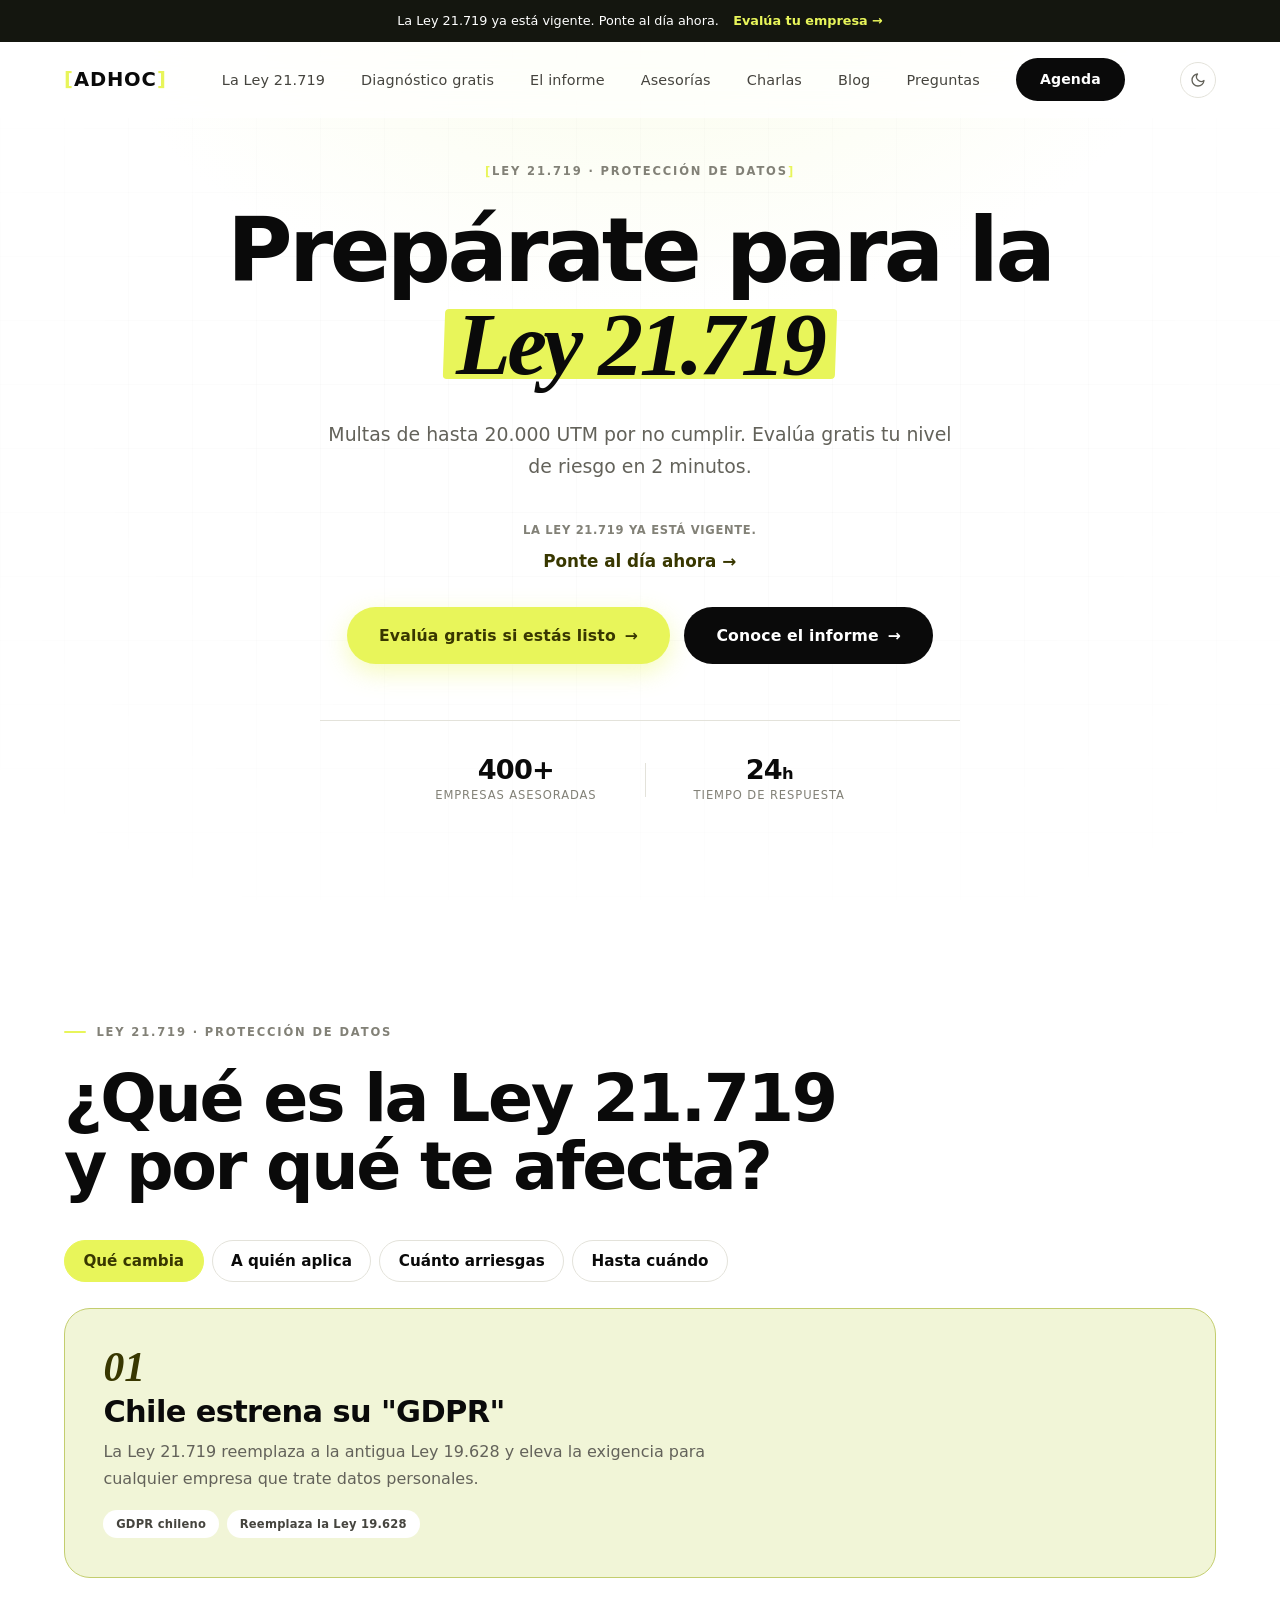
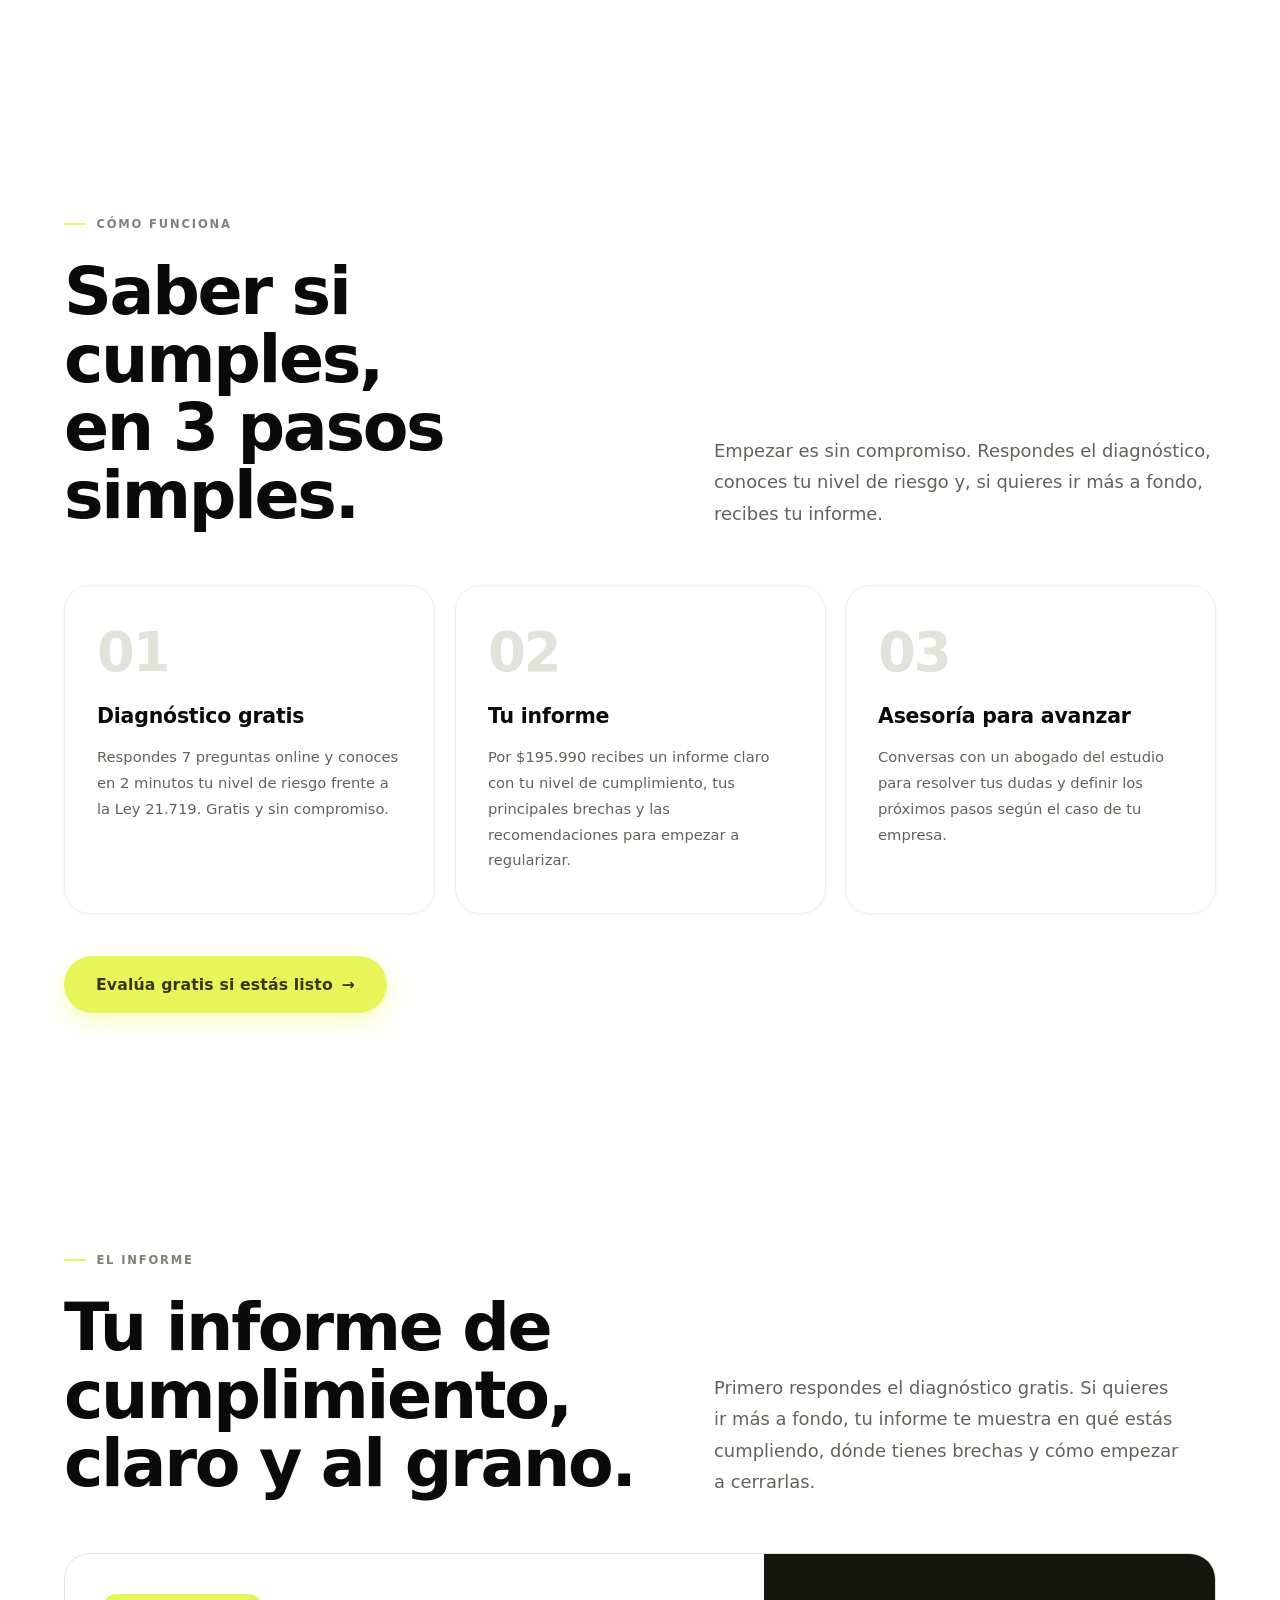
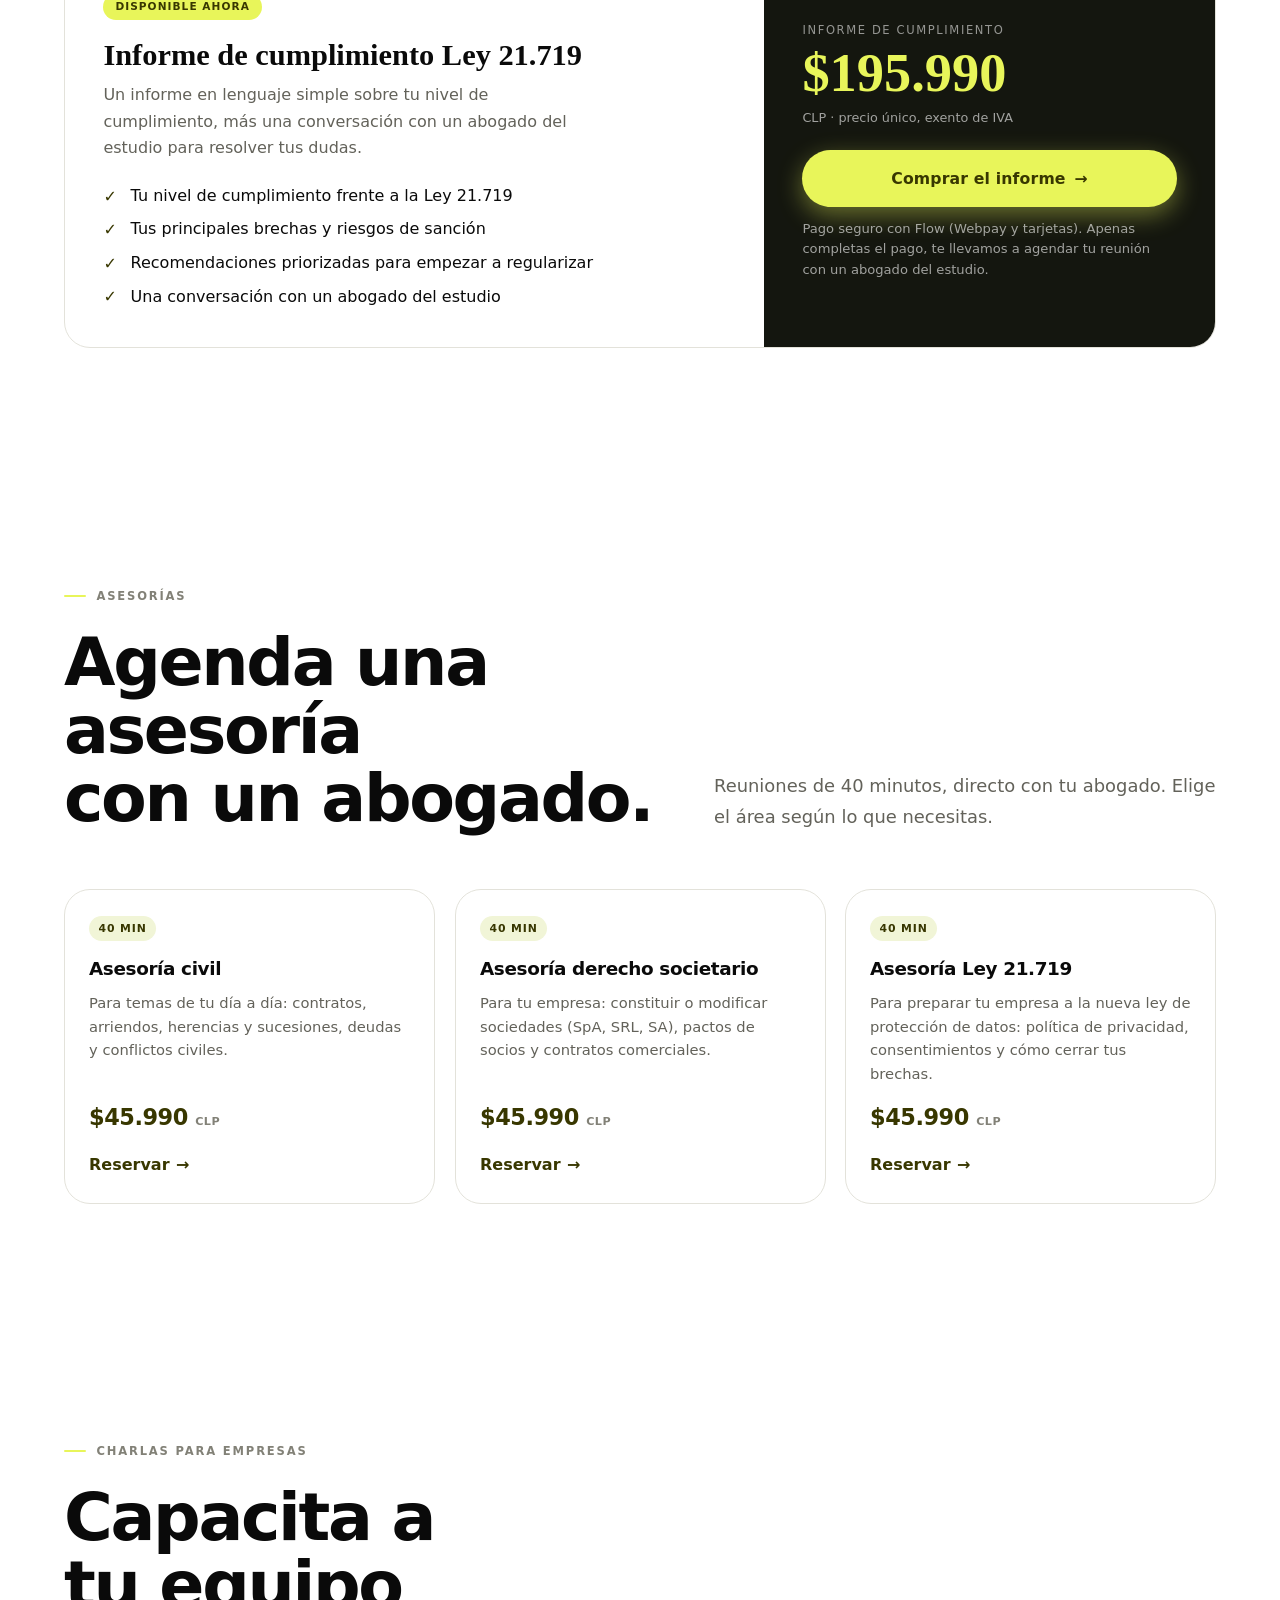
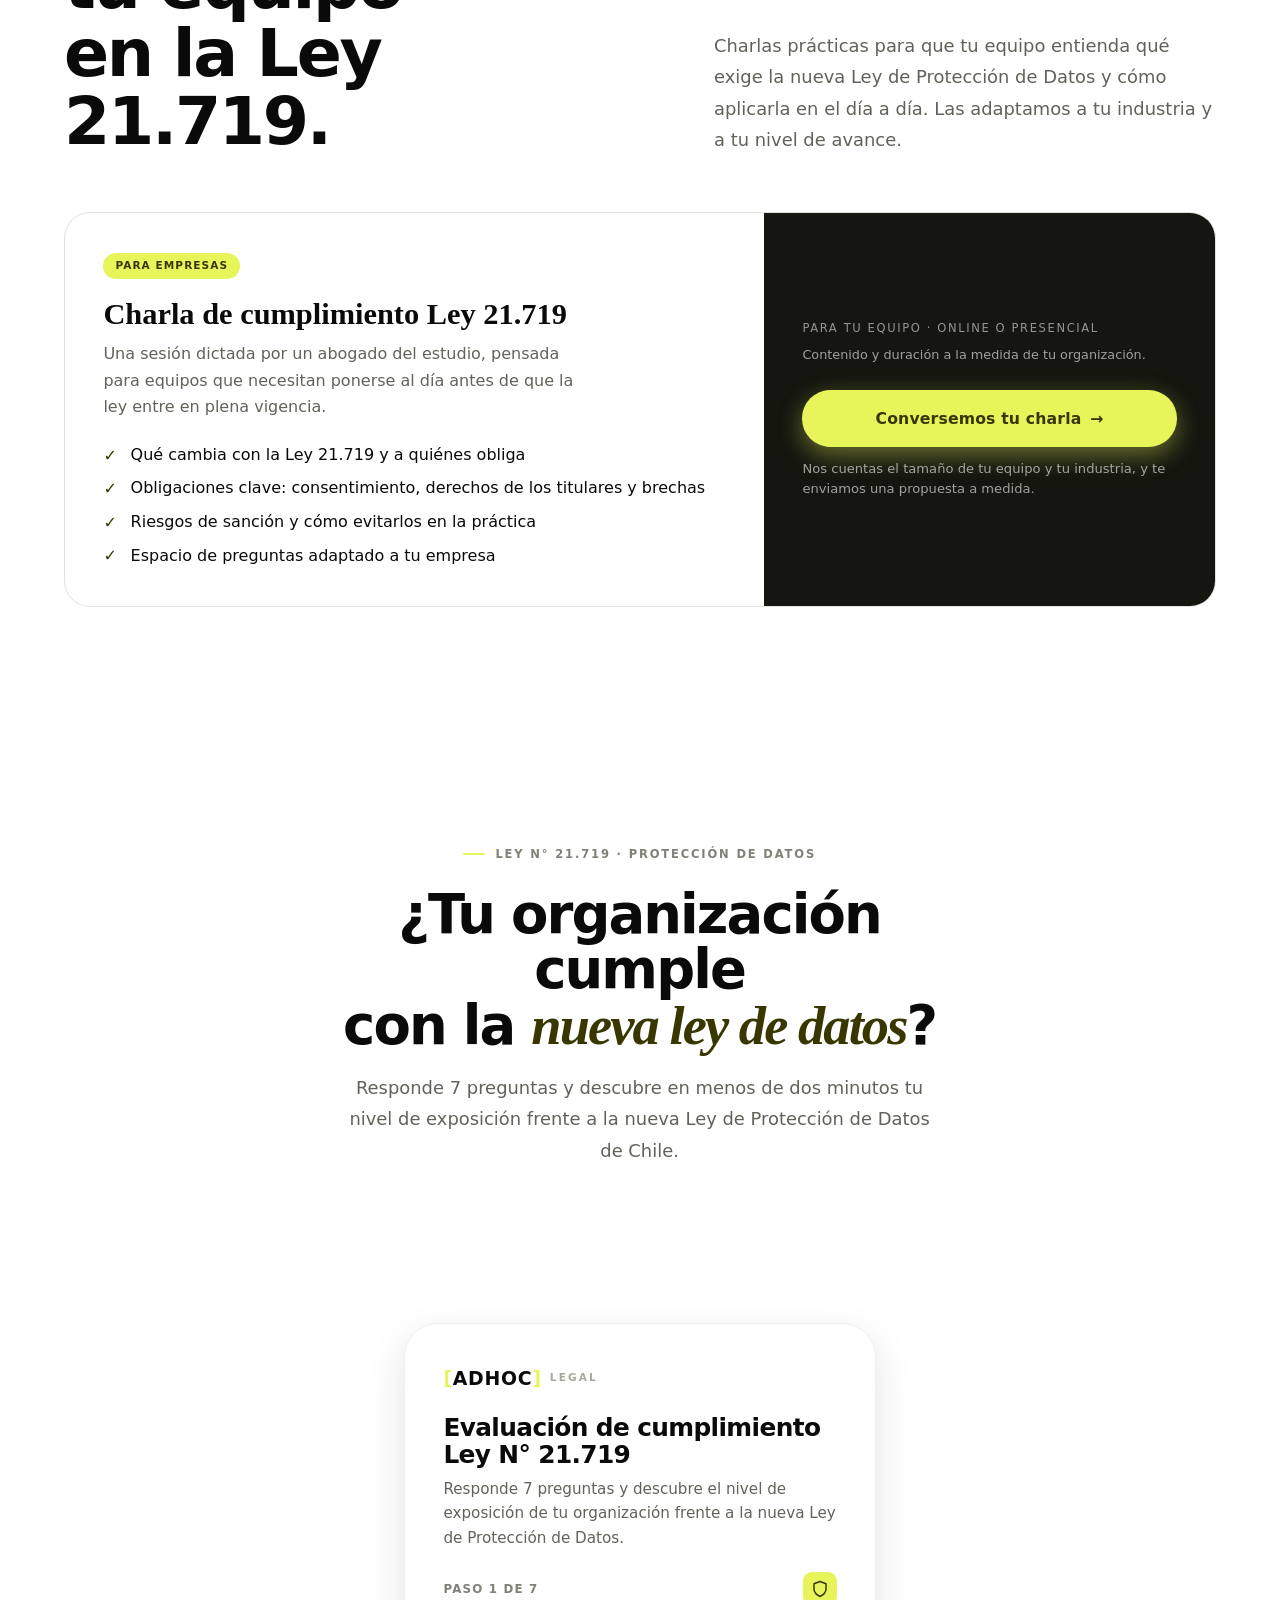
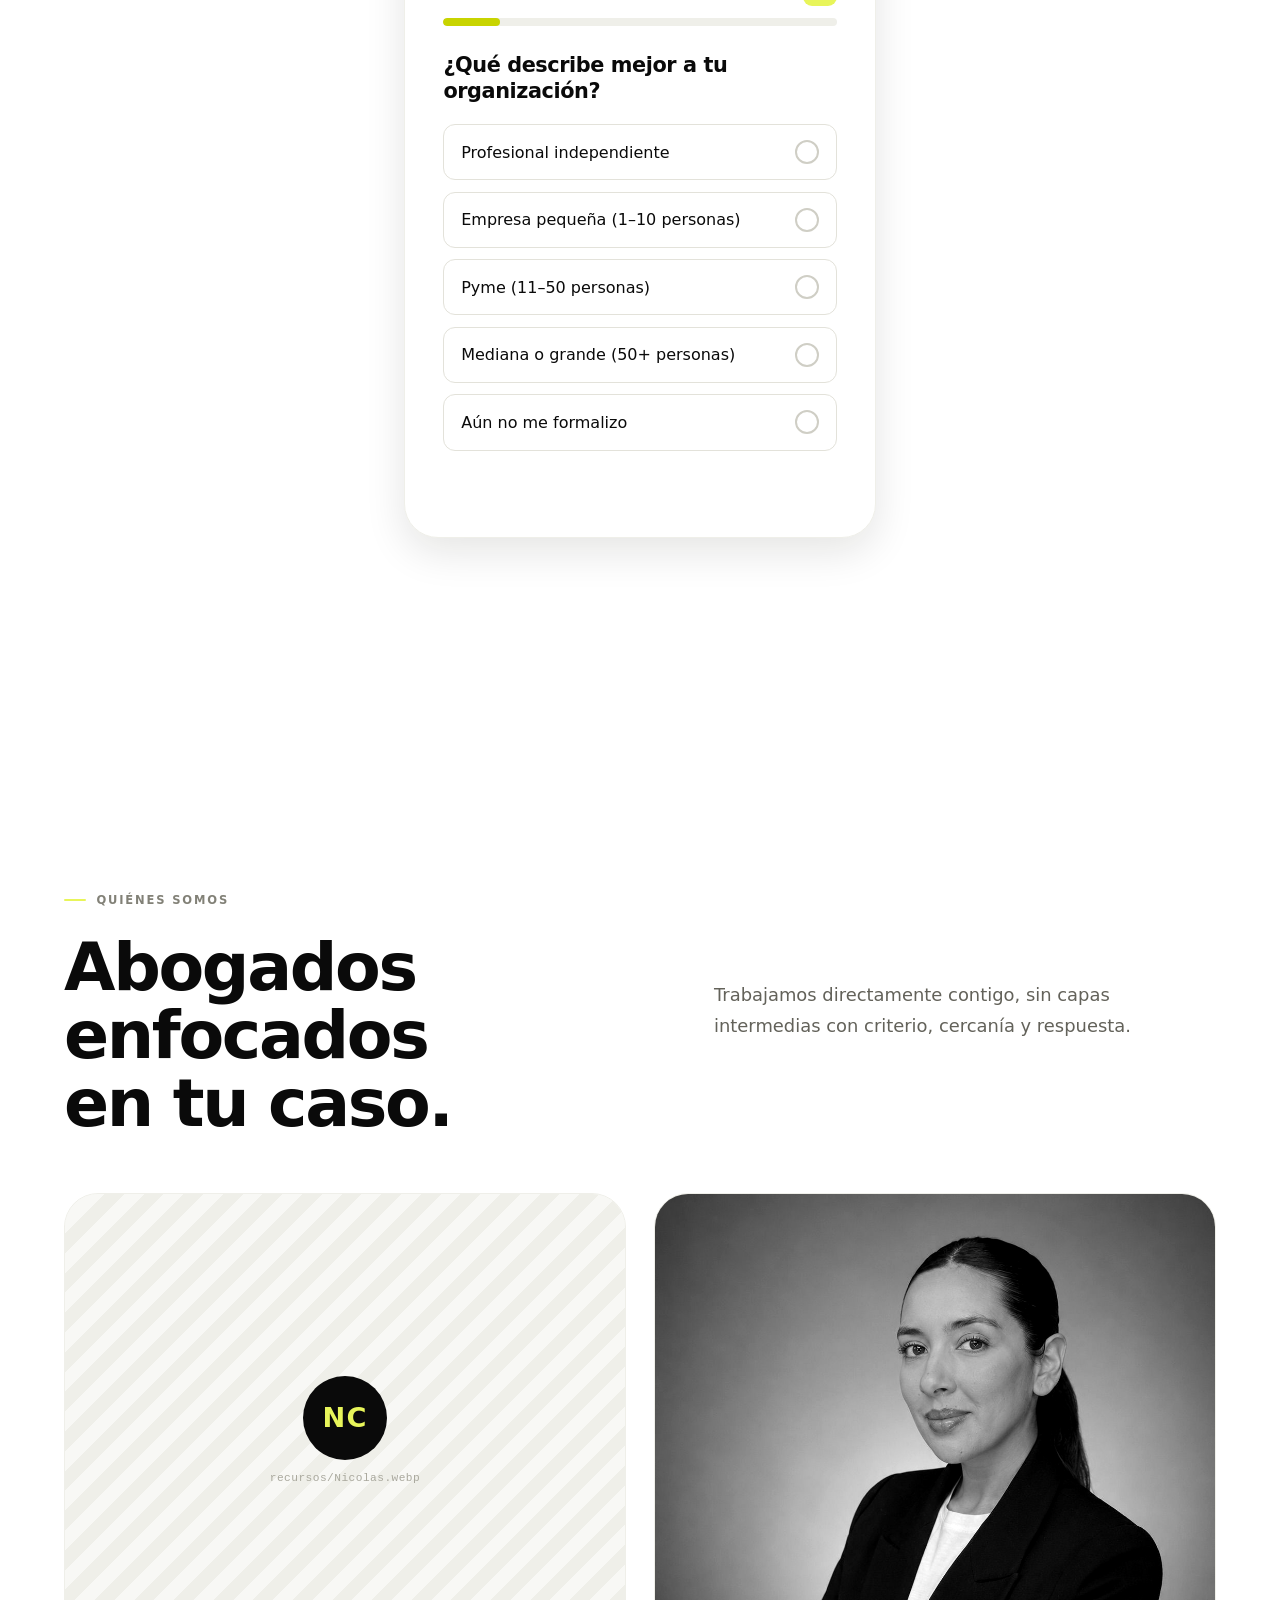
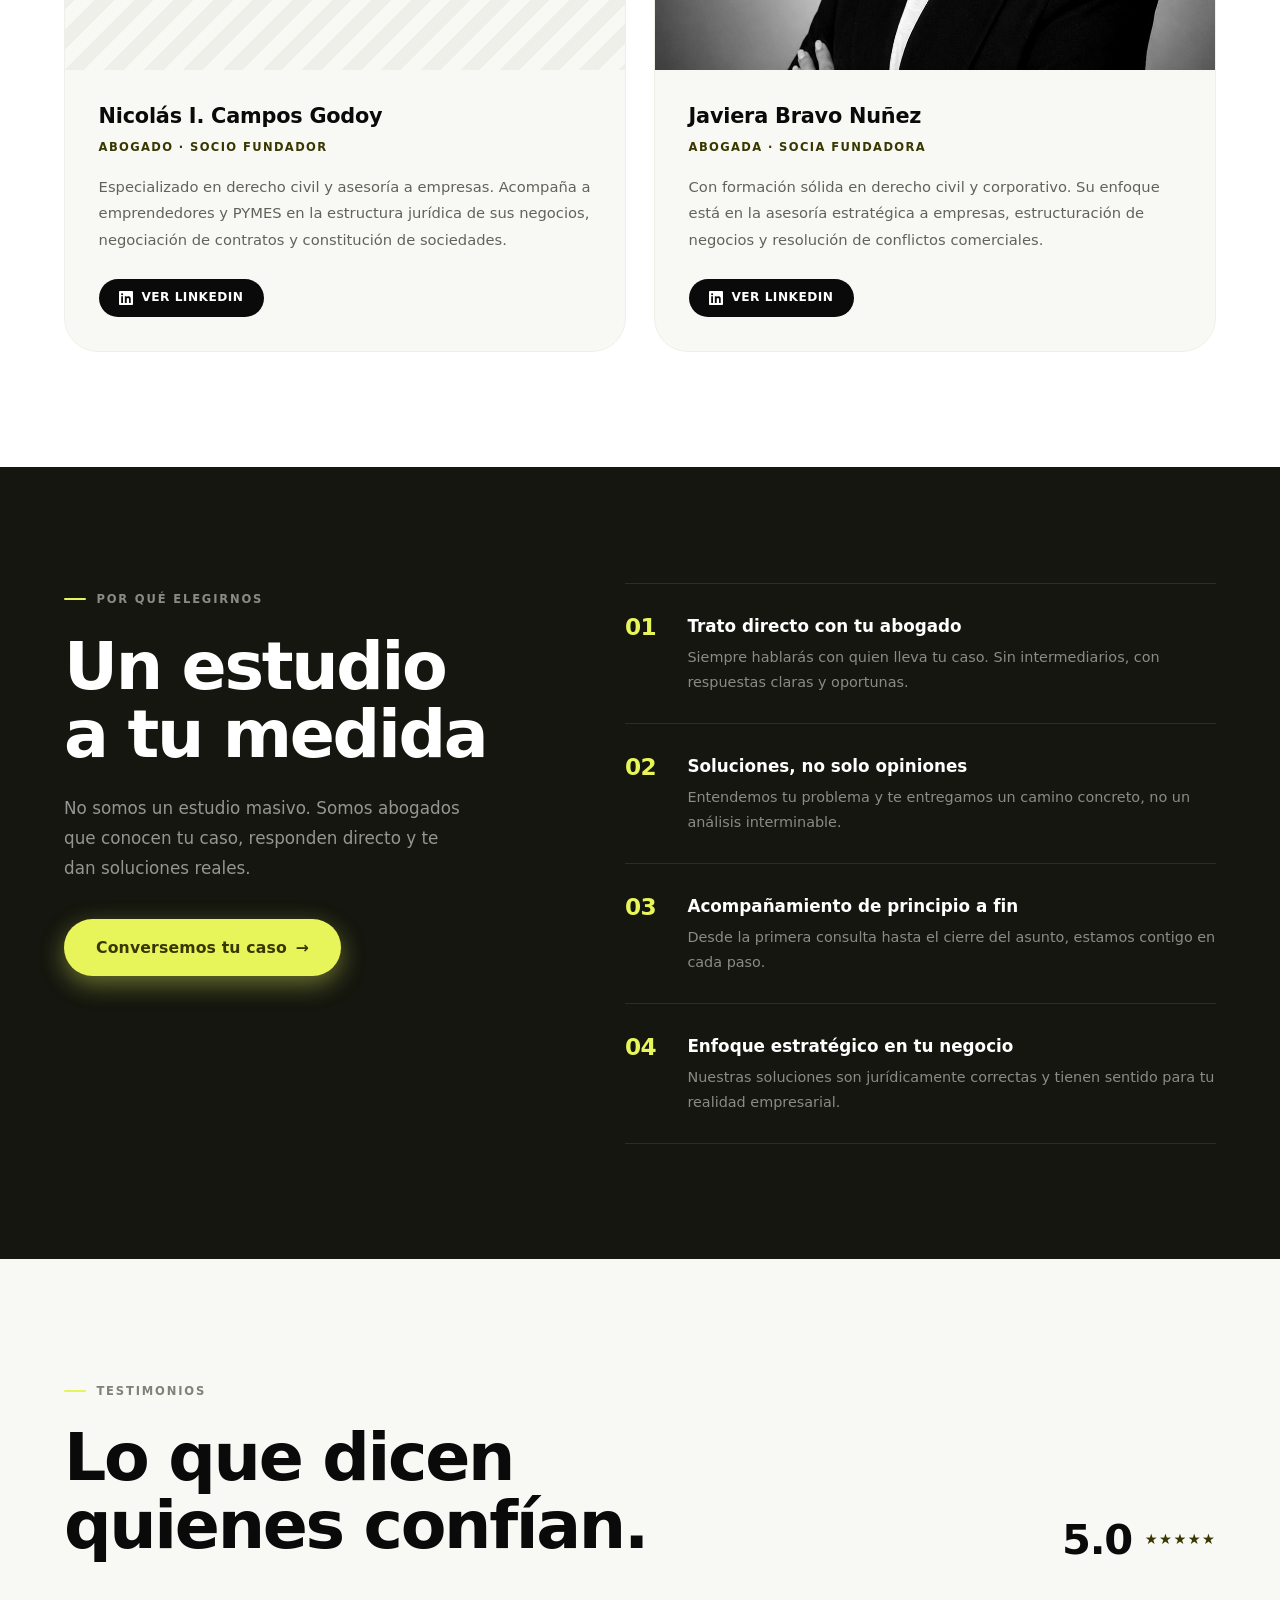
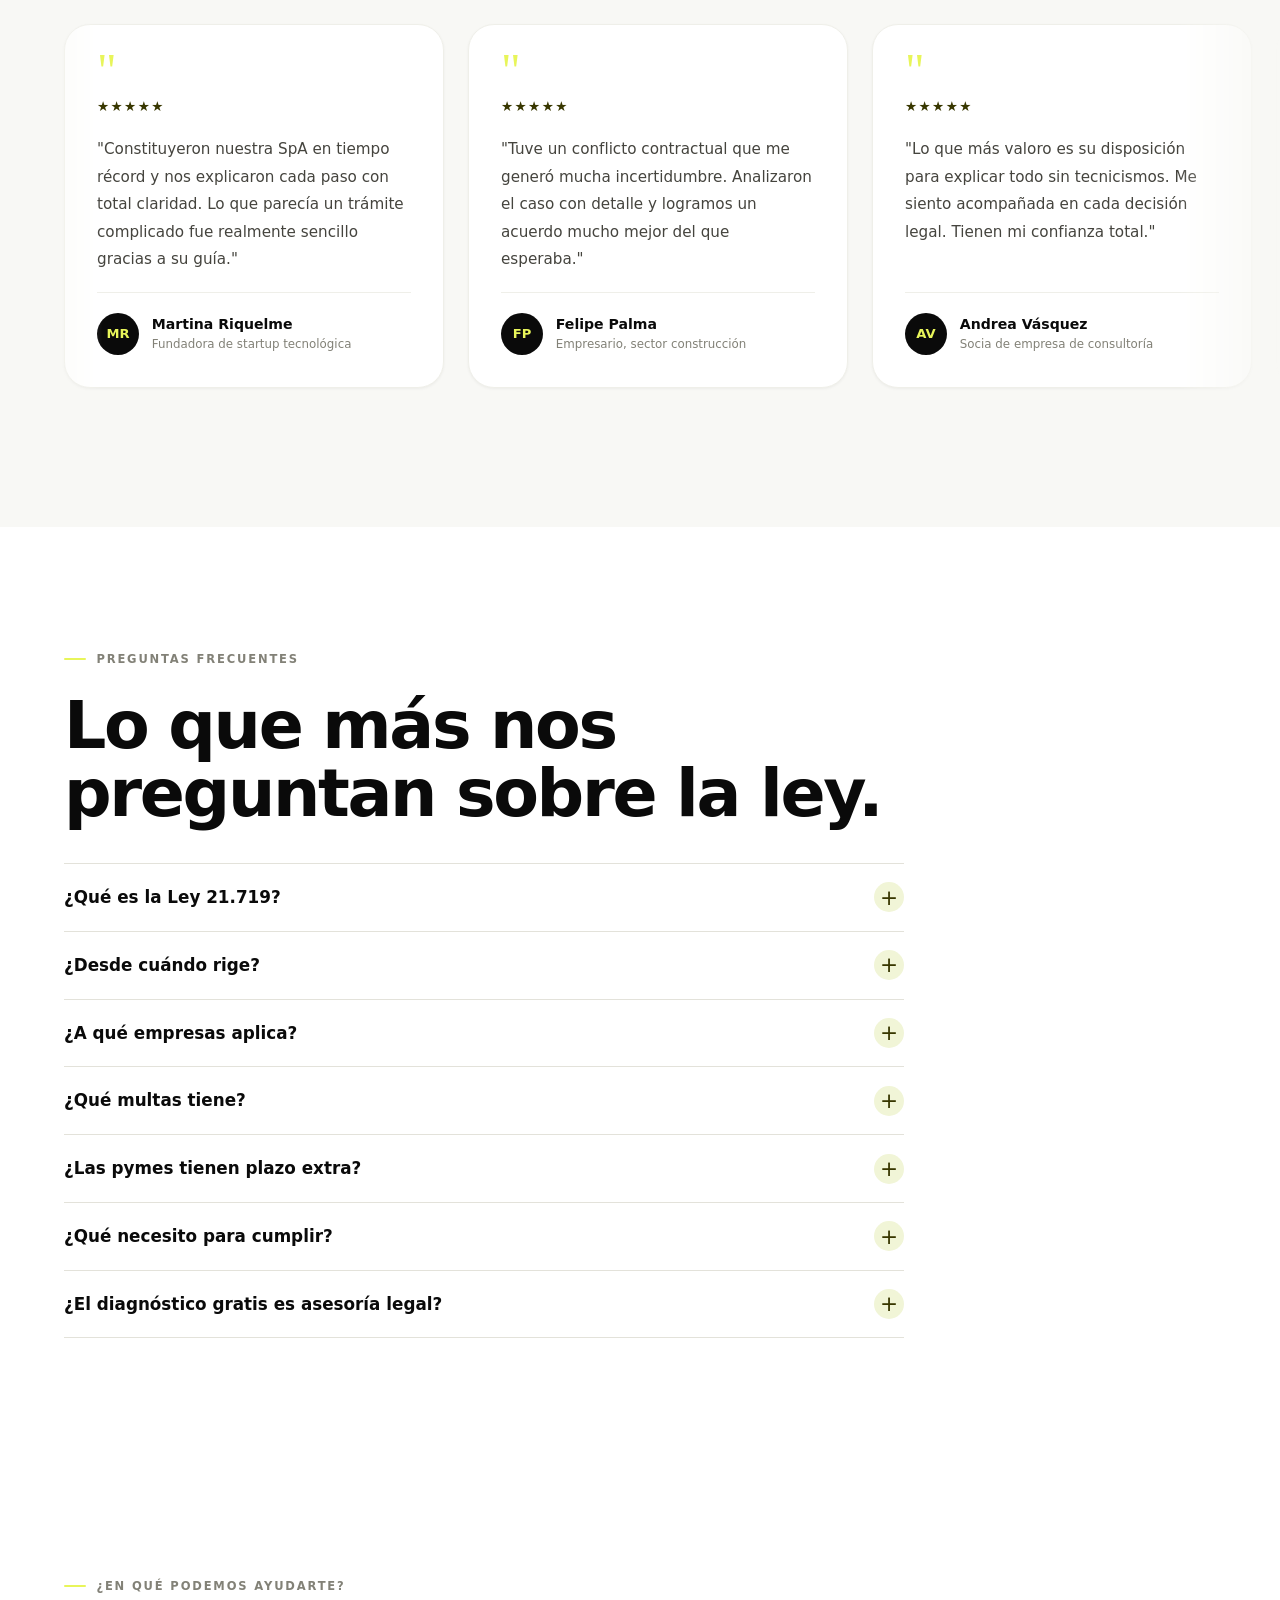
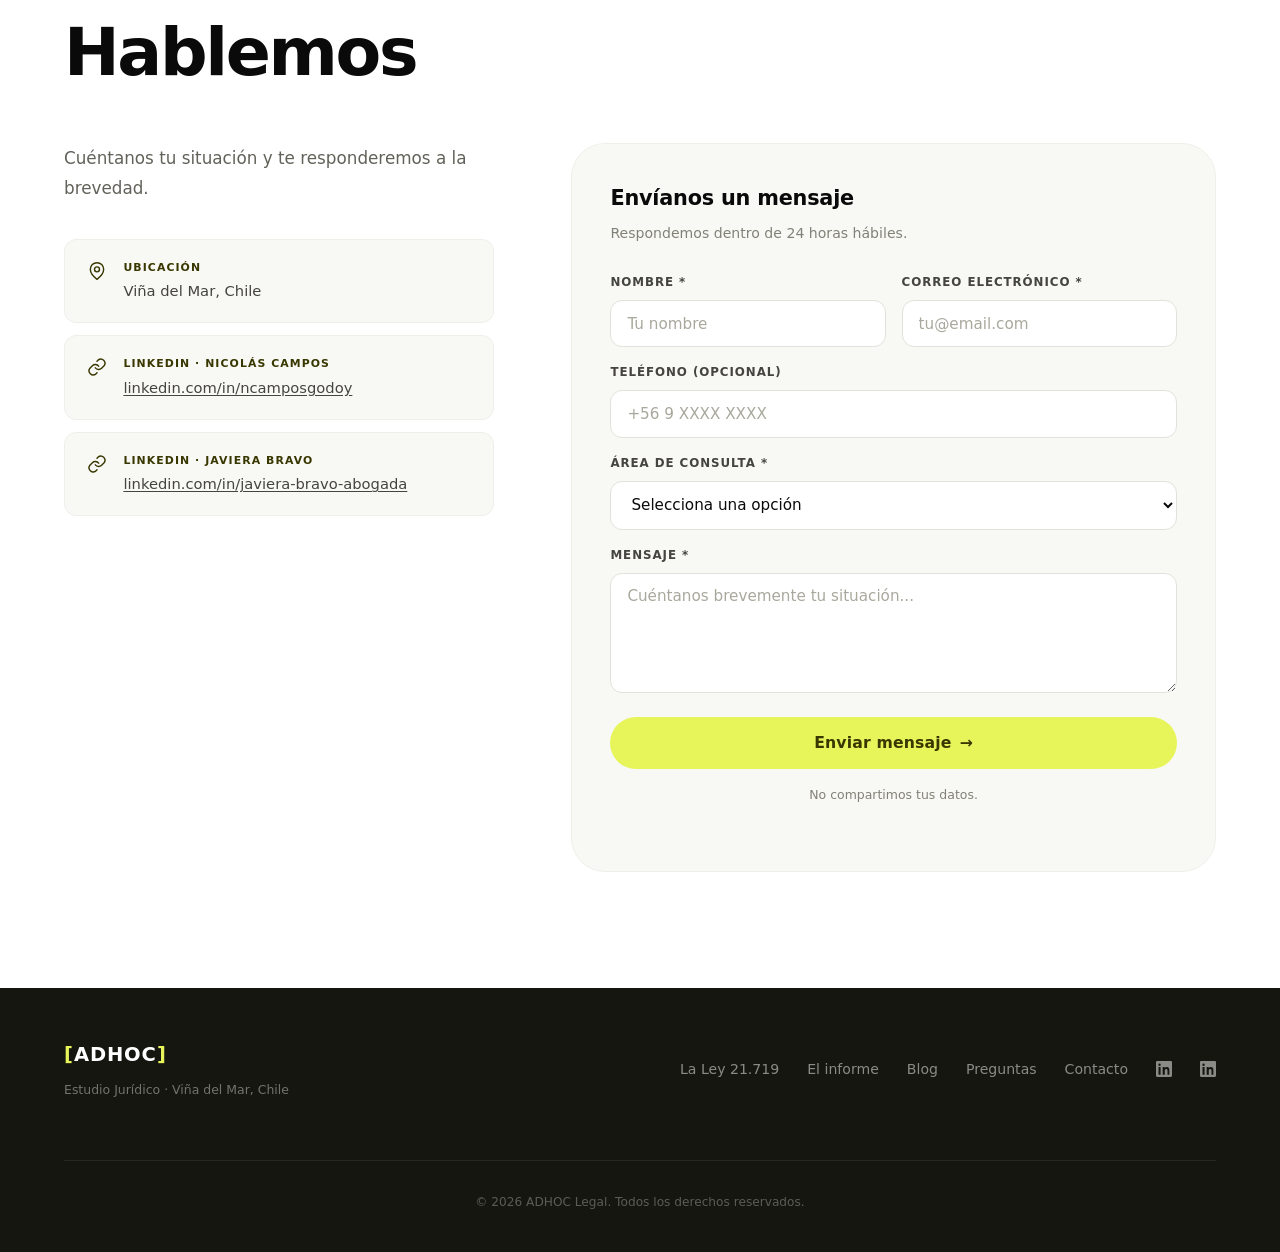
==== index.html @ 5f2144ab "fix(landing): precio informe a $195.990 y quita eslogan "sin latín jurídico" - Corrige el precio mos" ====
<!DOCTYPE html>
<html lang="es-CL">
<head>
  <meta charset="UTF-8" />
  <meta name="viewport" content="width=device-width, initial-scale=1.0" />
  <title>Ley 21.719: cumple antes del 1 de diciembre | ADHOC Legal</title>
  <meta name="description" content="¿Tu empresa cumple la nueva Ley 21.719 de protección de datos? Evalúa gratis tu riesgo en 2 minutos. Multas de hasta 20.000 UTM. ADHOC Legal, Viña del Mar." />
  <link rel="canonical" href="https://adhoclegal.cl/" />

  <!-- Open Graph (Instagram, LinkedIn, WhatsApp) -->
  <meta property="og:type" content="website" />
  <meta property="og:locale" content="es_CL" />
  <meta property="og:site_name" content="ADHOC Legal" />
  <meta property="og:url" content="https://adhoclegal.cl/" />
  <meta property="og:title" content="Ley 21.719: deja tu empresa lista antes del 1 de diciembre" />
  <meta property="og:description" content="Evalúa gratis si tu empresa cumple la nueva Ley de Protección de Datos. Multas de hasta 20.000 UTM. ADHOC Legal, Viña del Mar." />
  <meta property="og:image" content="https://adhoclegal.cl/recursos/og-image.png" />
  <meta property="og:image:width" content="1200" />
  <meta property="og:image:height" content="630" />
  <meta property="og:image:alt" content="ADHOC Legal: prepárate para la Ley 21.719 de protección de datos." />
  <meta name="twitter:card" content="summary_large_image" />
  <meta name="twitter:title" content="Ley 21.719: deja tu empresa lista antes del 1 de diciembre" />
  <meta name="twitter:description" content="Evalúa gratis si tu empresa cumple la nueva Ley de Protección de Datos. Multas de hasta 20.000 UTM. ADHOC Legal, Viña del Mar." />
  <meta name="twitter:image" content="https://adhoclegal.cl/recursos/og-image.png" />

  <link rel="icon" href="data:image/svg+xml,%3Csvg xmlns='http://www.w3.org/2000/svg' viewBox='0 0 64 64'%3E%3Crect width='64' height='64' rx='14' fill='%230a0a0a'/%3E%3Ctext x='32' y='45' font-family='Space Grotesk, Arial, sans-serif' font-size='34' font-weight='700' text-anchor='middle'%3E%3Ctspan fill='%23E8F55A'%3E%5B%3C/tspan%3E%3Ctspan fill='%23ffffff'%3EA%3C/tspan%3E%3Ctspan fill='%23E8F55A'%3E%5D%3C/tspan%3E%3C/text%3E%3C/svg%3E" />
  <link rel="stylesheet" href="recursos/fonts/fonts.css" />
  <link rel="stylesheet" href="adhoc-styles.css?v=7" />
  <script>(function(){var t=localStorage.getItem('adhoc-theme');if(t==='dark')document.documentElement.setAttribute('data-theme','dark');}());</script>

  <!-- Datos estructurados: estudio jurídico (SEO local) -->
  <script type="application/ld+json">
  {
    "@context": "https://schema.org",
    "@type": "LegalService",
    "name": "ADHOC Legal",
    "description": "Estudio jurídico especializado en el cumplimiento de la Ley 21.719 de Protección de Datos Personales en Chile.",
    "url": "https://adhoclegal.cl/",
    "image": "https://adhoclegal.cl/recursos/og-image.png",
    "inLanguage": "es-CL",
    "areaServed": ["Viña del Mar", "Valparaíso", "Chile"],
    "address": {
      "@type": "PostalAddress",
      "addressLocality": "Viña del Mar",
      "addressRegion": "Valparaíso",
      "addressCountry": "CL"
    },
    "priceRange": "$$",
    "makesOffer": {
      "@type": "Offer",
      "price": "99990",
      "priceCurrency": "CLP",
      "priceSpecification": {
        "@type": "PriceSpecification",
        "price": "99990",
        "priceCurrency": "CLP",
        "valueAddedTaxIncluded": true
      },
      "itemOffered": {
        "@type": "Service",
        "name": "Informe de cumplimiento Ley 21.719",
        "description": "Informe del nivel de cumplimiento de una empresa frente a la Ley 21.719 de Protección de Datos, con identificación de brechas y recomendaciones, más una conversación con un abogado."
      }
    },
    "knowsAbout": ["Ley 21.719", "Protección de Datos Personales", "Política de privacidad", "Cumplimiento normativo", "DPO"],
    "founder": [
      { "@type": "Person", "name": "Nicolás Campos Godoy", "jobTitle": "Abogado · Derecho Civil", "sameAs": "https://www.linkedin.com/in/ncamposgodoy/" },
      { "@type": "Person", "name": "Javiera Bravo Núñez", "jobTitle": "Abogada · Derecho de Empresas", "sameAs": "https://www.linkedin.com/in/javiera-bravo-abogada/" }
    ]
  }
  </script>

  <!-- Datos estructurados: preguntas frecuentes (puede ganar resultados enriquecidos) -->
  <script type="application/ld+json">
  {
    "@context": "https://schema.org",
    "@type": "FAQPage",
    "mainEntity": [
      { "@type": "Question", "name": "¿Qué es la Ley 21.719?", "acceptedAnswer": { "@type": "Answer", "text": "Es la nueva ley chilena de protección de datos personales. Reemplaza a la Ley 19.628 y pone a Chile al nivel del estándar europeo (GDPR). Crea una Agencia de Protección de Datos Personales que fiscaliza y aplica sanciones." } },
      { "@type": "Question", "name": "¿Desde cuándo rige la Ley 21.719?", "acceptedAnswer": { "@type": "Answer", "text": "Entra en plena vigencia el 1 de diciembre de 2026. Prepararse toma tiempo, así que conviene partir hoy." } },
      { "@type": "Question", "name": "¿A qué empresas aplica la Ley 21.719?", "acceptedAnswer": { "@type": "Answer", "text": "A toda organización que trate datos de personas: e-commerce, apps, clínicas, pymes y más, sin importar su tamaño." } },
      { "@type": "Question", "name": "¿Qué multas tiene la Ley 21.719?", "acceptedAnswer": { "@type": "Answer", "text": "Hasta 20.000 UTM (cerca de 1.400 millones de pesos). En caso de reincidencia, hasta el 4% de los ingresos anuales." } },
      { "@type": "Question", "name": "¿Las pymes tienen plazo extra?", "acceptedAnswer": { "@type": "Answer", "text": "En los primeros 12 meses (diciembre de 2026 a diciembre de 2027) pueden recibir una amonestación escrita en vez de multa por primeras infracciones. Es una ventana para corregir, no para ignorar la ley." } },
      { "@type": "Question", "name": "¿Qué necesito para cumplir la Ley 21.719?", "acceptedAnswer": { "@type": "Answer", "text": "Política de privacidad clara, consentimientos válidos, registro de actividades de tratamiento, contratos con proveedores, protocolo de brechas y, en ciertos casos, un Delegado de Protección de Datos (DPO)." } },
      { "@type": "Question", "name": "¿El diagnóstico gratis es asesoría legal?", "acceptedAnswer": { "@type": "Answer", "text": "Es una orientación preliminar para conocer tu nivel de riesgo. La asesoría formal viene en la revisión con un abogado del estudio." } }
    ]
  }
  </script>
</head>
<body>

<!-- BARRA DE ANUNCIO (urgencia) -->
<a class="announce" id="announce" href="#evaluacion">
  <span class="announce-txt">⏳ La Ley 21.719 entra en vigencia el 1 de diciembre de 2026. Faltan <strong id="announce-days">—</strong> días.</span>
  <span class="announce-cta">Evalúa gratis si tu empresa está lista <span class="arr">→</span></span>
</a>

<!-- NAV -->
<nav>
  <a href="#hero" class="nav-logo"><span class="br">[</span><span class="wm-txt">ADHOC</span><span class="br">]</span></a>
  <ul class="nav-links" id="navLinks">
    <li><a href="#ley">La Ley 21.719</a></li>
    <li><a href="#evaluacion">Diagnóstico gratis</a></li>
    <li><a href="#informe">El informe</a></li>
    <li><a href="#asesoria">Asesorías</a></li>
    <li><a href="#charlas">Charlas</a></li>
    <li><a href="/blog/">Blog</a></li>
    <li><a href="#faq">Preguntas</a></li>
    <li><a href="#contacto" class="nav-cta">Agenda</a></li>
  </ul>
  <button class="theme-toggle" id="themeToggle" aria-label="Cambiar modo visual">
    <svg class="icon-moon" width="16" height="16" viewBox="0 0 24 24" fill="none" stroke="currentColor" stroke-width="2" stroke-linecap="round" stroke-linejoin="round"><path d="M21 12.79A9 9 0 1 1 11.21 3 7 7 0 0 0 21 12.79z"/></svg>
    <svg class="icon-sun" width="16" height="16" viewBox="0 0 24 24" fill="none" stroke="currentColor" stroke-width="2" stroke-linecap="round" stroke-linejoin="round"><circle cx="12" cy="12" r="5"/><line x1="12" y1="1" x2="12" y2="3"/><line x1="12" y1="21" x2="12" y2="23"/><line x1="4.22" y1="4.22" x2="5.64" y2="5.64"/><line x1="18.36" y1="18.36" x2="19.78" y2="19.78"/><line x1="1" y1="12" x2="3" y2="12"/><line x1="21" y1="12" x2="23" y2="12"/><line x1="4.22" y1="19.78" x2="5.64" y2="18.36"/><line x1="18.36" y1="5.64" x2="19.78" y2="4.22"/></svg>
  </button>
  <button class="hamburger" id="hamburger" aria-label="Menú" aria-expanded="false">
    <span></span><span></span><span></span>
  </button>
</nav>

<!-- HERO -->
<section id="hero">
  <div class="hero-grid" aria-hidden="true"></div>
  <div class="hero-inner">
    <div class="hero-badge reveal"><span class="br">[</span>LEY 21.719 · PROTECCIÓN DE DATOS<span class="br">]</span></div>
    <h1 class="hero-title reveal" data-delay="80">
      Prepárate para la<br/><span class="accent">Ley 21.719</span>
    </h1>
    <!-- H1-B (test A/B): Cumple la nueva Ley de Datos -->
    <!-- H1-C (test A/B): Tu empresa, lista para la ley -->
    <p class="hero-subtitle reveal" data-delay="200">
      Multas de hasta 20.000 UTM por no cumplir. Evalúa gratis tu nivel de riesgo en 2 minutos.
    </p>

    <!-- CONTADOR REGRESIVO Ley 21.719 -->
    <div class="hero-countdown reveal" data-delay="280" role="timer" aria-label="Cuenta regresiva para la entrada en vigencia de la Ley 21.719">
      <div class="cd-label">Faltan para el 1 de diciembre de 2026:</div>
      <div class="cd-units" id="countdown">
        <div class="cd-unit"><span class="cd-num" data-cd="days">—</span><span class="cd-tag">días</span></div>
        <div class="cd-unit"><span class="cd-num" data-cd="hours">—</span><span class="cd-tag">hrs</span></div>
        <div class="cd-unit"><span class="cd-num" data-cd="mins">—</span><span class="cd-tag">min</span></div>
        <div class="cd-unit"><span class="cd-num" data-cd="secs">—</span><span class="cd-tag">seg</span></div>
      </div>
    </div>

    <div class="hero-actions reveal" data-delay="380">
      <a href="#evaluacion" class="btn btn-primary">Evalúa gratis si estás listo <span class="arr">→</span></a>
      <a href="#informe" class="btn btn-dark">Conoce el informe <span class="arr">→</span></a>
    </div>
    <div class="hero-trust reveal" data-delay="500">
      <div class="ht-item">
        <div class="ht-num"><span data-count="400" data-decimals="0">400</span>+</div>
        <div class="ht-label">Empresas asesoradas</div>
      </div>
      <div class="ht-sep" aria-hidden="true"></div>
      <div class="ht-item">
        <div class="ht-num">24<span style="font-size:0.6em;">h</span></div>
        <div class="ht-label">Tiempo de respuesta</div>
      </div>
    </div>
  </div>
</section>

<!-- QUÉ ES LA LEY 21.719 -->
<section id="ley">
  <div class="section-inner">
    <div class="eyebrow reveal">Ley 21.719 · Protección de datos</div>
    <h2 class="section-title reveal" data-delay="80">¿Qué es la Ley 21.719<br/>y por qué te afecta?</h2>

    <div class="qtabs reveal" data-delay="140">
      <div class="qtabs-nav" role="tablist" aria-label="Aspectos de la Ley 21.719">
        <button class="qtab is-on" type="button" role="tab" aria-selected="true" data-q="0">Qué cambia</button>
        <button class="qtab" type="button" role="tab" aria-selected="false" data-q="1">A quién aplica</button>
        <button class="qtab" type="button" role="tab" aria-selected="false" data-q="2">Cuánto arriesgas</button>
        <button class="qtab" type="button" role="tab" aria-selected="false" data-q="3">Hasta cuándo</button>
      </div>
      <div class="qtabs-panel" id="qPanel" role="tabpanel" aria-live="polite">
        <span class="qtabs-num">01</span>
        <h3 class="qtabs-h">Chile estrena su "GDPR"</h3>
        <p class="qtabs-p">La Ley 21.719 reemplaza a la antigua Ley 19.628 y eleva la exigencia para cualquier empresa que trate datos personales.</p>
        <div class="qtabs-tags"><span class="service-tag-item">GDPR chileno</span><span class="service-tag-item">Reemplaza la Ley 19.628</span></div>
      </div>
    </div>
  </div>
</section>

<!-- CÓMO TE DEJAMOS LISTO -->
<section id="pasos">
  <div class="section-inner">
    <div class="services-top">
      <div>
        <div class="eyebrow reveal">Cómo funciona</div>
        <h2 class="section-title reveal" data-delay="80">Saber si cumples,<br/>en 3 pasos simples.</h2>
      </div>
      <p class="lede reveal" data-delay="160">Empezar es sin compromiso. Respondes el diagnóstico, conoces tu nivel de riesgo y, si quieres ir más a fondo, recibes tu informe.</p>
    </div>
    <div class="services-grid" data-stagger="120">
      <div class="service-card reveal">
        <div class="service-head"><div class="service-num">01</div></div>
        <div class="service-title">Diagnóstico gratis</div>
        <p class="service-text">Respondes 7 preguntas online y conoces en 2 minutos tu nivel de riesgo frente a la Ley 21.719. Gratis y sin compromiso.</p>
      </div>
      <div class="service-card reveal">
        <div class="service-head"><div class="service-num">02</div></div>
        <div class="service-title">Tu informe</div>
        <p class="service-text">Por $195.990 recibes un informe claro con tu nivel de cumplimiento, tus principales brechas y las recomendaciones para empezar a regularizar.</p>
      </div>
      <div class="service-card reveal">
        <div class="service-head"><div class="service-num">03</div></div>
        <div class="service-title">Asesoría para avanzar</div>
        <p class="service-text">Conversas con un abogado del estudio para resolver tus dudas y definir los próximos pasos según el caso de tu empresa.</p>
      </div>
    </div>
    <div class="pasos-cta reveal" data-delay="120">
      <a href="#evaluacion" class="btn btn-primary">Evalúa gratis si estás listo <span class="arr">→</span></a>
    </div>
  </div>
</section>

<!-- EL INFORME -->
<section id="informe">
  <div class="section-inner">
    <div class="services-top">
      <div>
        <div class="eyebrow reveal">El informe</div>
        <h2 class="section-title reveal" data-delay="80">Tu informe de cumplimiento,<br/>claro y al grano.</h2>
      </div>
      <p class="lede reveal" data-delay="160">Primero respondes el diagnóstico gratis. Si quieres ir más a fondo, tu informe te muestra en qué estás cumpliendo, dónde tienes brechas y cómo empezar a cerrarlas.</p>
    </div>
    <div class="informe-deal reveal" data-delay="120">
      <div class="deal-main">
        <span class="deal-badge">Disponible ahora</span>
        <h3 class="deal-name">Informe de cumplimiento Ley 21.719</h3>
        <p class="deal-lead">Un informe en lenguaje simple sobre tu nivel de cumplimiento, más una conversación con un abogado del estudio para resolver tus dudas.</p>
        <ul class="deal-list">
          <li>Tu nivel de cumplimiento frente a la Ley 21.719</li>
          <li>Tus principales brechas y riesgos de sanción</li>
          <li>Recomendaciones priorizadas para empezar a regularizar</li>
          <li>Una conversación con un abogado del estudio</li>
        </ul>
      </div>
      <aside class="deal-buy">
        <span class="deal-from">Informe de cumplimiento</span>
        <span class="deal-price">$195.990</span>
        <span class="deal-cur">CLP · precio único, exento de IVA</span>
        <a href="https://www.flow.cl/btn.php?token=fa04fb3d9a05ffd68e4a912e08dc8a633f5d75a9" target="_blank" rel="noopener" class="btn btn-primary deal-cta">Comprar el informe <span class="arr">→</span></a>
        <p class="deal-reassure">Pago seguro con Flow (Webpay y tarjetas). Apenas completas el pago, te llevamos a agendar tu reunión con un abogado del estudio.</p>
      </aside>
    </div>
  </div>
</section>

<!-- ASESORÍAS -->
<section id="asesoria">
  <div class="section-inner">
    <div class="services-top">
      <div>
        <div class="eyebrow reveal">Asesorías</div>
        <h2 class="section-title reveal" data-delay="80">Agenda una asesoría<br/>con un abogado.</h2>
      </div>
      <p class="lede reveal" data-delay="160">Reuniones de 40 minutos, directo con tu abogado. Elige el área según lo que necesitas.</p>
    </div>
    <div class="aseso-grid" data-stagger="100">
      <div class="aseso-card reveal">
        <span class="aseso-dur">40 min</span>
        <h3 class="aseso-title">Asesoría civil</h3>
        <p class="aseso-desc">Para temas de tu día a día: contratos, arriendos, herencias y sucesiones, deudas y conflictos civiles.</p>
        <div class="aseso-price">$45.990 <span class="aseso-cur">CLP</span></div>
        <a href="https://www.flow.cl/btn.php?token=q4f7e5a80c1495c825fa80f5c44d4502f3cb8ebe" target="_blank" rel="noopener" class="aseso-cta">Reservar <span class="arr">→</span></a>
      </div>
      <div class="aseso-card reveal">
        <span class="aseso-dur">40 min</span>
        <h3 class="aseso-title">Asesoría derecho societario</h3>
        <p class="aseso-desc">Para tu empresa: constituir o modificar sociedades (SpA, SRL, SA), pactos de socios y contratos comerciales.</p>
        <div class="aseso-price">$45.990 <span class="aseso-cur">CLP</span></div>
        <a href="https://www.flow.cl/btn.php?token=se72c02707dabd15b1bcf936ee81036929c423d4" target="_blank" rel="noopener" class="aseso-cta">Reservar <span class="arr">→</span></a>
      </div>
      <div class="aseso-card reveal">
        <span class="aseso-dur">40 min</span>
        <h3 class="aseso-title">Asesoría Ley 21.719</h3>
        <p class="aseso-desc">Para preparar tu empresa a la nueva ley de protección de datos: política de privacidad, consentimientos y cómo cerrar tus brechas.</p>
        <div class="aseso-price">$45.990 <span class="aseso-cur">CLP</span></div>
        <a href="https://www.flow.cl/btn.php?token=ga148588906d6fed20e98f59252941c2f807ec33" target="_blank" rel="noopener" class="aseso-cta">Reservar <span class="arr">→</span></a>
      </div>
    </div>
  </div>
</section>

<!-- CHARLAS PARA EMPRESAS -->
<section id="charlas">
  <div class="section-inner">
    <div class="services-top">
      <div>
        <div class="eyebrow reveal">Charlas para empresas</div>
        <h2 class="section-title reveal" data-delay="80">Capacita a tu equipo<br/>en la Ley 21.719.</h2>
      </div>
      <p class="lede reveal" data-delay="160">Charlas prácticas para que tu equipo entienda qué exige la nueva Ley de Protección de Datos y cómo aplicarla en el día a día. Las adaptamos a tu industria y a tu nivel de avance.</p>
    </div>
    <div class="informe-deal reveal" data-delay="120">
      <div class="deal-main">
        <span class="deal-badge">Para empresas</span>
        <h3 class="deal-name">Charla de cumplimiento Ley 21.719</h3>
        <p class="deal-lead">Una sesión dictada por un abogado del estudio, pensada para equipos que necesitan ponerse al día antes de que la ley entre en plena vigencia.</p>
        <ul class="deal-list">
          <li>Qué cambia con la Ley 21.719 y a quiénes obliga</li>
          <li>Obligaciones clave: consentimiento, derechos de los titulares y brechas</li>
          <li>Riesgos de sanción y cómo evitarlos en la práctica</li>
          <li>Espacio de preguntas adaptado a tu empresa</li>
        </ul>
      </div>
      <aside class="deal-buy">
        <span class="deal-from">Para tu equipo · online o presencial</span>
        <span class="deal-cur" style="margin-bottom:.9rem;">Contenido y duración a la medida de tu organización.</span>
        <a href="#contacto" class="btn btn-primary deal-cta">Conversemos tu charla <span class="arr">→</span></a>
        <p class="deal-reassure">Nos cuentas el tamaño de tu equipo y tu industria, y te enviamos una propuesta a medida.</p>
      </aside>
    </div>
  </div>
</section>

<!-- EVALUACIÓN LEY 21.719 -->
<section id="evaluacion">
  <div class="section-inner">
    <div class="fnl-head">
      <div class="eyebrow reveal">Ley N° 21.719 · Protección de datos</div>
      <h2 class="section-title reveal" data-delay="80">¿Tu organización cumple<br/>con la <span class="accent">nueva ley de datos</span>?</h2>
      <p class="lede reveal" data-delay="160">Responde 7 preguntas y descubre en menos de dos minutos tu nivel de exposición frente a la nueva Ley de Protección de Datos de Chile.</p>
    </div>

    <div class="fnl reveal" data-delay="220">
      <section class="screen" id="fnl-quiz">
        <div class="card">
          <div class="brand"><span class="wm"><span class="br">[</span>ADHOC<span class="br">]</span></span><span class="legal-tag">Legal</span></div>
          <div>
            <h3 class="q-title">Evaluación de cumplimiento Ley N° 21.719</h3>
            <p class="q-sub">Responde 7 preguntas y descubre el nivel de exposición de tu organización frente a la nueva Ley de Protección de Datos.</p>
            <div class="step-row">
              <span class="step-label" id="fnl-step">Paso 1 de 7</span>
              <span class="shield" aria-hidden="true"><svg viewBox="0 0 24 24" fill="none" stroke="currentColor" stroke-width="2" stroke-linecap="round" stroke-linejoin="round"><path d="M12 22s8-4 8-10V5l-8-3-8 3v7c0 6 8 10 8 10z"/></svg></span>
            </div>
            <div class="progress"><i id="fnl-progress"></i></div>
          </div>
          <div class="question" id="fnl-host" aria-live="polite"></div>
          <div class="legal" id="fnl-legal" hidden>
            <span class="ic" aria-hidden="true"><svg viewBox="0 0 24 24" fill="none" stroke="currentColor" stroke-width="2" stroke-linecap="round" stroke-linejoin="round"><path d="M10.29 3.86 1.82 18a2 2 0 0 0 1.71 3h16.94a2 2 0 0 0 1.71-3L13.71 3.86a2 2 0 0 0-3.42 0z"/><line x1="12" y1="9" x2="12" y2="13"/><line x1="12" y1="17" x2="12.01" y2="17"/></svg></span>
            <div><b>Aviso legal importante</b><p>Esta herramienta es de carácter informativo y orientativo. No constituye asesoría jurídica ni reemplaza la revisión de un abogado sobre tu caso particular.</p></div>
          </div>
          <div class="nav-row"><button class="back" id="fnl-quiz-back" hidden>‹ Anterior</button></div>
        </div>
      </section>

      <section class="screen" id="fnl-capture">
        <div class="card">
          <div class="brand"><span class="wm"><span class="br">[</span>ADHOC<span class="br">]</span></span><span class="legal-tag">Legal</span></div>
          <div class="cap-head">
            <span class="eyebrow">Casi listo</span>
            <h3>Estás a un paso de tu resultado</h3>
            <p>Déjanos dónde enviarte tu evaluación preliminar y las recomendaciones para tu organización.</p>
          </div>
          <div class="field" id="fnl-field-name">
            <label for="fnl-name">Nombre</label>
            <input type="text" id="fnl-name" placeholder="Tu nombre" />
            <span class="err">Ingresa tu nombre (mínimo 2 caracteres).</span>
          </div>
          <div class="field" id="fnl-field-phone">
            <label for="fnl-phone">WhatsApp</label>
            <div class="phone-wrap"><span class="phone-prefix">+56</span><input type="tel" id="fnl-phone" inputmode="numeric" placeholder="9 1234 5678" /></div>
            <span class="err">Ingresa un número válido (8 o 9 dígitos).</span>
          </div>
          <div class="field" id="fnl-field-email">
            <label for="fnl-email">Correo electrónico</label>
            <input type="email" id="fnl-email" placeholder="tu@correo.cl" />
            <span class="err">Ingresa un correo electrónico válido.</span>
          </div>
          <div style="margin-top:1.5rem;"><button class="btn btn-primary" id="fnl-submit"><span class="lbl">Ver mi resultado</span> <span class="arr">→</span></button></div>
          <p class="microcopy">🔒 Confidencial · No compartimos tus datos</p>
          <div class="nav-row"><button class="back" id="fnl-cap-back">‹ Anterior</button></div>
        </div>
      </section>

      <section class="screen" id="fnl-result">
        <div class="card">
          <div class="nav-row" style="margin-top:0;margin-bottom:.3rem;"><button class="back" id="fnl-restart">‹ Volver a empezar</button></div>
          <div class="res-hero">
            <span class="eyebrow">Resultado preliminar</span>
            <div class="res-icon" id="fnl-res-icon"></div>
            <h3 class="res-title" id="fnl-res-title"></h3>
            <p class="res-sub" id="fnl-res-sub"></p>
          </div>
          <div class="meter">
            <div class="meter-scale"><span>Bajo</span><span>Medio</span><span>Alto</span></div>
            <div class="meter-track"><span class="meter-fill" id="fnl-fill"></span></div>
            <div class="meter-readout"><span class="meter-pct" id="fnl-pct">0%</span><span class="meter-word" id="fnl-word"></span></div>
          </div>
          <div class="offer">
            <span class="eyebrow">Informe de cumplimiento Ley N° 21.719</span>
            <div class="offer-price-row"><span class="offer-price">$195.990 <span class="cur">CLP</span></span></div>
            <ul class="offer-list">
              <li><span class="ck"><svg viewBox="0 0 24 24" fill="none" stroke="currentColor" stroke-width="3" stroke-linecap="round" stroke-linejoin="round"><polyline points="20 6 9 17 4 12"/></svg></span>Informe con tu nivel de cumplimiento frente a la Ley N° 21.719</li>
              <li><span class="ck"><svg viewBox="0 0 24 24" fill="none" stroke="currentColor" stroke-width="3" stroke-linecap="round" stroke-linejoin="round"><polyline points="20 6 9 17 4 12"/></svg></span>Identificación de tus brechas y riesgos de sanción</li>
              <li><span class="ck"><svg viewBox="0 0 24 24" fill="none" stroke="currentColor" stroke-width="3" stroke-linecap="round" stroke-linejoin="round"><polyline points="20 6 9 17 4 12"/></svg></span>Recomendaciones priorizadas para empezar a regularizar</li>
              <li><span class="ck"><svg viewBox="0 0 24 24" fill="none" stroke="currentColor" stroke-width="3" stroke-linecap="round" stroke-linejoin="round"><polyline points="20 6 9 17 4 12"/></svg></span>Una conversación con un abogado del estudio para tus dudas</li>
            </ul>
            <a class="btn btn-primary" id="offer-cta" href="https://www.flow.cl/btn.php?token=fa04fb3d9a05ffd68e4a912e08dc8a633f5d75a9" target="_blank" rel="noopener">QUIERO MI INFORME <span class="arr">→</span></a>
          </div>
        </div>
      </section>
    </div>
  </div>
</section>

<!-- EQUIPO -->
<section id="equipo">
  <div class="section-inner">
    <div class="equipo-head">
      <div>
        <div class="eyebrow reveal">Quiénes somos</div>
        <h2 class="section-title reveal" data-delay="80">Abogados enfocados<br/>en tu caso.</h2>
      </div>
      <p class="lede reveal" data-delay="160">Trabajamos directamente contigo, sin capas intermedias con criterio, cercanía y respuesta.</p>
    </div>
    <div class="team-grid" data-stagger="120">

      <div class="team-card reveal">
        <div class="team-photo-wrap">
          <img src="recursos/Nicolas.webp" alt="Nicolás I. Campos Godoy" class="team-photo" loading="lazy" />
          <div class="team-ph" style="display:none;" aria-hidden="true">
            <div class="mono">NC</div>
            <div class="hint">recursos/Nicolas.webp</div>
          </div>
          <div class="team-photo-bar"></div>
        </div>
        <div class="team-body">
          <div class="team-name">Nicolás I. Campos Godoy</div>
          <div class="team-role">Abogado · Socio Fundador</div>
          <p class="team-bio">Especializado en derecho civil y asesoría a empresas. Acompaña a emprendedores y PYMES en la estructura jurídica de sus negocios, negociación de contratos y constitución de sociedades.</p>
          <a href="https://www.linkedin.com/in/ncamposgodoy/" target="_blank" rel="noopener" class="team-linkedin">
            <svg class="linkedin-icon" viewBox="0 0 24 24"><path d="M20.447 20.452H17.21v-5.569c0-1.328-.024-3.037-1.852-3.037-1.853 0-2.136 1.445-2.136 2.939v5.667H9.988V9h3.102v1.561h.044c.432-.818 1.487-1.681 3.062-1.681 3.273 0 3.876 2.154 3.876 4.958v6.614zM5.337 7.433a1.8 1.8 0 1 1 0-3.6 1.8 1.8 0 0 1 0 3.6zm1.558 13.019H3.779V9h3.116v11.452zM22.225 0H1.771C.792 0 0 .774 0 1.729v20.542C0 23.227.792 24 1.771 24h20.451C23.2 24 24 23.227 24 22.271V1.729C24 .774 23.2 0 22.222 0h.003z"/></svg>
            Ver LinkedIn
          </a>
        </div>
      </div>

      <div class="team-card reveal">
        <div class="team-photo-wrap">
          <img src="recursos/Javiera.jpeg" alt="Javiera Bravo Nuñez" class="team-photo" loading="lazy" />
          <div class="team-ph" style="display:none;" aria-hidden="true">
            <div class="mono">JB</div>
            <div class="hint">recursos/Javiera.jpeg</div>
          </div>
          <div class="team-photo-bar"></div>
        </div>
        <div class="team-body">
          <div class="team-name">Javiera Bravo Nuñez</div>
          <div class="team-role">Abogada · Socia Fundadora</div>
          <p class="team-bio">Con formación sólida en derecho civil y corporativo. Su enfoque está en la asesoría estratégica a empresas, estructuración de negocios y resolución de conflictos comerciales.</p>
          <a href="https://www.linkedin.com/in/javiera-bravo-abogada/" target="_blank" rel="noopener" class="team-linkedin">
            <svg class="linkedin-icon" viewBox="0 0 24 24"><path d="M20.447 20.452H17.21v-5.569c0-1.328-.024-3.037-1.852-3.037-1.853 0-2.136 1.445-2.136 2.939v5.667H9.988V9h3.102v1.561h.044c.432-.818 1.487-1.681 3.062-1.681 3.273 0 3.876 2.154 3.876 4.958v6.614zM5.337 7.433a1.8 1.8 0 1 1 0-3.6 1.8 1.8 0 0 1 0 3.6zm1.558 13.019H3.779V9h3.116v11.452zM22.225 0H1.771C.792 0 0 .774 0 1.729v20.542C0 23.227.792 24 1.771 24h20.451C23.2 24 24 23.227 24 22.271V1.729C24 .774 23.2 0 22.222 0h.003z"/></svg>
            Ver LinkedIn
          </a>
        </div>
      </div>

    </div>
  </div>
</section>

<!-- POR QUÉ -->
<section id="por-que">
  <div class="section-inner">
    <div class="why-layout">
      <div class="why-left">
        <div class="eyebrow on-dark reveal">Por qué elegirnos</div>
        <h2 class="section-title reveal" data-delay="80">Un estudio<br/>a tu medida</h2>
        <p class="why-claim reveal" data-delay="160">No somos un estudio masivo. Somos abogados que conocen tu caso, responden directo y te dan soluciones reales.</p>
        <div class="why-cta reveal" data-delay="240">
          <a href="#contacto" class="btn btn-primary">Conversemos tu caso <span class="arr">→</span></a>
        </div>
      </div>
      <div class="why-list" data-stagger="100">
        <div class="why-item reveal">
          <div class="why-num">01</div>
          <div class="why-text">
            <h4>Trato directo con tu abogado</h4>
            <p>Siempre hablarás con quien lleva tu caso. Sin intermediarios, con respuestas claras y oportunas.</p>
          </div>
        </div>
        <div class="why-item reveal">
          <div class="why-num">02</div>
          <div class="why-text">
            <h4>Soluciones, no solo opiniones</h4>
            <p>Entendemos tu problema y te entregamos un camino concreto, no un análisis interminable.</p>
          </div>
        </div>
        <div class="why-item reveal">
          <div class="why-num">03</div>
          <div class="why-text">
            <h4>Acompañamiento de principio a fin</h4>
            <p>Desde la primera consulta hasta el cierre del asunto, estamos contigo en cada paso.</p>
          </div>
        </div>
        <div class="why-item reveal">
          <div class="why-num">04</div>
          <div class="why-text">
            <h4>Enfoque estratégico en tu negocio</h4>
            <p>Nuestras soluciones son jurídicamente correctas y tienen sentido para tu realidad empresarial.</p>
          </div>
        </div>
      </div>
    </div>
  </div>
</section>

<!-- TESTIMONIOS -->
<section id="testimonios">
  <div class="section-inner">
    <div class="testi-head">
      <div>
        <div class="eyebrow reveal">Testimonios</div>
        <h2 class="section-title reveal" data-delay="80">Lo que dicen<br/>quienes confían.</h2>
      </div>
      <div class="testi-rating reveal" data-delay="160">
        <div class="big"><span data-count="5.0" data-decimals="1">5.0</span></div>
        <div>
          <div class="stars-sm">★★★★★</div>
        </div>
      </div>
    </div>
    <div class="testi-marquee" aria-label="Testimonios de clientes">
      <div class="testi-track">
        <!-- set original -->
        <div class="testimonio-card">
          <div class="quote-mark" aria-hidden="true">"</div>
          <div class="stars" role="img" aria-label="5 de 5 estrellas">★★★★★</div>
          <p class="testimonio-text">"Constituyeron nuestra SpA en tiempo récord y nos explicaron cada paso con total claridad. Lo que parecía un trámite complicado fue realmente sencillo gracias a su guía."</p>
          <div class="testimonio-author">
            <div class="author-avatar">MR</div>
            <div>
              <div class="author-name">Martina Riquelme</div>
              <div class="author-desc">Fundadora de startup tecnológica</div>
            </div>
          </div>
        </div>
        <div class="testimonio-card">
          <div class="quote-mark" aria-hidden="true">"</div>
          <div class="stars" role="img" aria-label="5 de 5 estrellas">★★★★★</div>
          <p class="testimonio-text">"Tuve un conflicto contractual que me generó mucha incertidumbre. Analizaron el caso con detalle y logramos un acuerdo mucho mejor del que esperaba."</p>
          <div class="testimonio-author">
            <div class="author-avatar">FP</div>
            <div>
              <div class="author-name">Felipe Palma</div>
              <div class="author-desc">Empresario, sector construcción</div>
            </div>
          </div>
        </div>
        <div class="testimonio-card">
          <div class="quote-mark" aria-hidden="true">"</div>
          <div class="stars" role="img" aria-label="5 de 5 estrellas">★★★★★</div>
          <p class="testimonio-text">"Lo que más valoro es su disposición para explicar todo sin tecnicismos. Me siento acompañada en cada decisión legal. Tienen mi confianza total."</p>
          <div class="testimonio-author">
            <div class="author-avatar">AV</div>
            <div>
              <div class="author-name">Andrea Vásquez</div>
              <div class="author-desc">Socia de empresa de consultoría</div>
            </div>
          </div>
        </div>
        <div class="testimonio-card">
          <div class="quote-mark" aria-hidden="true">"</div>
          <div class="stars" role="img" aria-label="5 de 5 estrellas">★★★★★</div>
          <p class="testimonio-text">"Me atendieron el mismo día para revisar un contrato de arrendamiento urgente. Evitaron que firmara una cláusula que me habría perjudicado mucho."</p>
          <div class="testimonio-author">
            <div class="author-avatar">CR</div>
            <div>
              <div class="author-name">Carlos Reyes</div>
              <div class="author-desc">Dueño de local comercial</div>
            </div>
          </div>
        </div>
        <div class="testimonio-card">
          <div class="quote-mark" aria-hidden="true">"</div>
          <div class="stars" role="img" aria-label="5 de 5 estrellas">★★★★★</div>
          <p class="testimonio-text">"Llevamos más de un año trabajando con ADHOC. Su respuesta es siempre rápida y la calidad del trabajo es excelente. Los recomiendo sin dudarlo."</p>
          <div class="testimonio-author">
            <div class="author-avatar">LM</div>
            <div>
              <div class="author-name">Lorena Muñoz</div>
              <div class="author-desc">Gerente General, empresa de servicios</div>
            </div>
          </div>
        </div>
        <div class="testimonio-card">
          <div class="quote-mark" aria-hidden="true">"</div>
          <div class="stars" role="img" aria-label="5 de 5 estrellas">★★★★★</div>
          <p class="testimonio-text">"Me asesoraron en la compraventa de un inmueble con un rigor profesional impecable. La tranquilidad que me dieron valió mucho más que el valor del servicio."</p>
          <div class="testimonio-author">
            <div class="author-avatar">JP</div>
            <div>
              <div class="author-name">Jorge Pizarro</div>
              <div class="author-desc">Inversionista inmobiliario</div>
            </div>
          </div>
        </div>
        <!-- duplicado para loop infinito -->
        <div class="testimonio-card" aria-hidden="true">
          <div class="quote-mark" aria-hidden="true">"</div>
          <div class="stars">★★★★★</div>
          <p class="testimonio-text">"Constituyeron nuestra SpA en tiempo récord y nos explicaron cada paso con total claridad. Lo que parecía un trámite complicado fue realmente sencillo gracias a su guía."</p>
          <div class="testimonio-author">
            <div class="author-avatar">MR</div>
            <div>
              <div class="author-name">Martina Riquelme</div>
              <div class="author-desc">Fundadora de startup tecnológica</div>
            </div>
          </div>
        </div>
        <div class="testimonio-card" aria-hidden="true">
          <div class="quote-mark" aria-hidden="true">"</div>
          <div class="stars">★★★★★</div>
          <p class="testimonio-text">"Tuve un conflicto contractual que me generó mucha incertidumbre. Analizaron el caso con detalle y logramos un acuerdo mucho mejor del que esperaba."</p>
          <div class="testimonio-author">
            <div class="author-avatar">FP</div>
            <div>
              <div class="author-name">Felipe Palma</div>
              <div class="author-desc">Empresario, sector construcción</div>
            </div>
          </div>
        </div>
        <div class="testimonio-card" aria-hidden="true">
          <div class="quote-mark" aria-hidden="true">"</div>
          <div class="stars">★★★★★</div>
          <p class="testimonio-text">"Lo que más valoro es su disposición para explicar todo sin tecnicismos. Me siento acompañada en cada decisión legal. Tienen mi confianza total."</p>
          <div class="testimonio-author">
            <div class="author-avatar">AV</div>
            <div>
              <div class="author-name">Andrea Vásquez</div>
              <div class="author-desc">Socia de empresa de consultoría</div>
            </div>
          </div>
        </div>
        <div class="testimonio-card" aria-hidden="true">
          <div class="quote-mark" aria-hidden="true">"</div>
          <div class="stars">★★★★★</div>
          <p class="testimonio-text">"Me atendieron el mismo día para revisar un contrato de arrendamiento urgente. Evitaron que firmara una cláusula que me habría perjudicado mucho."</p>
          <div class="testimonio-author">
            <div class="author-avatar">CR</div>
            <div>
              <div class="author-name">Carlos Reyes</div>
              <div class="author-desc">Dueño de local comercial</div>
            </div>
          </div>
        </div>
        <div class="testimonio-card" aria-hidden="true">
          <div class="quote-mark" aria-hidden="true">"</div>
          <div class="stars">★★★★★</div>
          <p class="testimonio-text">"Llevamos más de un año trabajando con ADHOC. Su respuesta es siempre rápida y la calidad del trabajo es excelente. Los recomiendo sin dudarlo."</p>
          <div class="testimonio-author">
            <div class="author-avatar">LM</div>
            <div>
              <div class="author-name">Lorena Muñoz</div>
              <div class="author-desc">Gerente General, empresa de servicios</div>
            </div>
          </div>
        </div>
        <div class="testimonio-card" aria-hidden="true">
          <div class="quote-mark" aria-hidden="true">"</div>
          <div class="stars">★★★★★</div>
          <p class="testimonio-text">"Me asesoraron en la compraventa de un inmueble con un rigor profesional impecable. La tranquilidad que me dieron valió mucho más que el valor del servicio."</p>
          <div class="testimonio-author">
            <div class="author-avatar">JP</div>
            <div>
              <div class="author-name">Jorge Pizarro</div>
              <div class="author-desc">Inversionista inmobiliario</div>
            </div>
          </div>
        </div>
      </div>
    </div>
  </div>
</section>

<!-- PREGUNTAS FRECUENTES -->
<section id="faq">
  <div class="section-inner">
    <div class="eyebrow reveal">Preguntas frecuentes</div>
    <h2 class="section-title reveal" data-delay="80">Lo que más nos<br/>preguntan sobre la ley.</h2>
    <div class="faq-list reveal" data-delay="140">
      <details class="faq-item">
        <summary>¿Qué es la Ley 21.719?</summary>
        <p>Es la nueva ley chilena de protección de datos personales. Reemplaza a la Ley 19.628 y pone a Chile al nivel del estándar europeo (GDPR). Crea una Agencia de Protección de Datos Personales que fiscaliza y aplica sanciones.</p>
      </details>
      <details class="faq-item">
        <summary>¿Desde cuándo rige?</summary>
        <p>Entra en plena vigencia el 1 de diciembre de 2026. Como prepararse toma tiempo, conviene partir hoy.</p>
      </details>
      <details class="faq-item">
        <summary>¿A qué empresas aplica?</summary>
        <p>A toda organización que trate datos de personas: e-commerce, apps, clínicas, pymes y más. Sin importar el tamaño.</p>
      </details>
      <details class="faq-item">
        <summary>¿Qué multas tiene?</summary>
        <p>Hasta 20.000 UTM, cerca de $1.400 millones. En reincidencia, hasta el 4% de los ingresos anuales.</p>
      </details>
      <details class="faq-item">
        <summary>¿Las pymes tienen plazo extra?</summary>
        <p>En los primeros 12 meses (diciembre de 2026 a diciembre de 2027) pueden recibir una amonestación en vez de multa por primeras infracciones. Es una ventana para corregir, no para ignorar la ley.</p>
      </details>
      <details class="faq-item">
        <summary>¿Qué necesito para cumplir?</summary>
        <p>Política de privacidad clara, consentimientos válidos, registro de tratamiento, contratos con proveedores, protocolo de brechas y, en ciertos casos, un Delegado de Protección de Datos (DPO).</p>
      </details>
      <details class="faq-item">
        <summary>¿El diagnóstico gratis es asesoría legal?</summary>
        <p>Es una orientación preliminar para conocer tu nivel de riesgo. La asesoría formal viene en la revisión con un abogado del estudio.</p>
      </details>
    </div>
  </div>
</section>

<!-- CONTACTO -->
<section id="contacto">
  <div class="section-inner">
    <div class="eyebrow reveal">¿En qué podemos ayudarte?</div>
    <h2 class="section-title reveal" data-delay="80">Hablemos</h2>
    <div class="contacto-layout">
      <div class="reveal" data-delay="120">
        <p class="contacto-desc">Cuéntanos tu situación y te responderemos a la brevedad.</p>
        <div class="contact-item">
          <svg class="contact-ico" viewBox="0 0 24 24" fill="none" stroke="currentColor" stroke-width="1.7" stroke-linecap="round" stroke-linejoin="round"><path d="M20 10c0 6-8 12-8 12s-8-6-8-12a8 8 0 0 1 16 0Z"/><circle cx="12" cy="10" r="3"/></svg>
          <div>
            <div class="label">Ubicación</div>
            <div class="value">Viña del Mar, Chile</div>
          </div>
        </div>
        <div class="contact-item">
          <svg class="contact-ico" viewBox="0 0 24 24" fill="none" stroke="currentColor" stroke-width="1.7" stroke-linecap="round" stroke-linejoin="round"><path d="M10 13a5 5 0 0 0 7.5.5l3-3a5 5 0 0 0-7-7l-1.5 1.5"/><path d="M14 11a5 5 0 0 0-7.5-.5l-3 3a5 5 0 0 0 7 7l1.5-1.5"/></svg>
          <div>
            <div class="label">LinkedIn · Nicolás Campos</div>
            <div class="value"><a href="https://www.linkedin.com/in/ncamposgodoy/" target="_blank" rel="noopener">linkedin.com/in/ncamposgodoy</a></div>
          </div>
        </div>
        <div class="contact-item">
          <svg class="contact-ico" viewBox="0 0 24 24" fill="none" stroke="currentColor" stroke-width="1.7" stroke-linecap="round" stroke-linejoin="round"><path d="M10 13a5 5 0 0 0 7.5.5l3-3a5 5 0 0 0-7-7l-1.5 1.5"/><path d="M14 11a5 5 0 0 0-7.5-.5l-3 3a5 5 0 0 0 7 7l1.5-1.5"/></svg>
          <div>
            <div class="label">LinkedIn · Javiera Bravo</div>
            <div class="value"><a href="https://www.linkedin.com/in/javiera-bravo-abogada/" target="_blank" rel="noopener">linkedin.com/in/javiera-bravo-abogada</a></div>
          </div>
        </div>
      </div>

      <div class="form-wrap reveal" data-delay="200">
        <div class="form-title">Envíanos un mensaje</div>
        <div class="form-sub">Respondemos dentro de 24 horas hábiles.</div>
        <form id="contactForm" action="https://formspree.io/f/mjgdwzkv" method="POST" novalidate>
          <div class="form-row">
            <div class="form-group">
              <label for="nombre">Nombre *</label>
              <input type="text" id="nombre" name="nombre" placeholder="Tu nombre" required />
            </div>
            <div class="form-group">
              <label for="email">Correo electrónico *</label>
              <input type="email" id="email" name="email" placeholder="tu@email.com" required />
            </div>
          </div>
          <div class="form-group">
            <label for="telefono">Teléfono (opcional)</label>
            <input type="tel" id="telefono" name="telefono" placeholder="+56 9 XXXX XXXX" />
          </div>
          <div class="form-group">
            <label for="area">Área de consulta *</label>
            <select id="area" name="area" required>
              <option value="" disabled selected>Selecciona una opción</option>
              <option value="civil">Derecho Civil</option>
              <option value="empresas">Asesoría Empresarial</option>
              <option value="sociedades">Constitución de Sociedades</option>
              <option value="ley21719">Revisión Ley 21.719</option>
              <option value="charlas">Charla / Capacitación Ley 21.719</option>
              <option value="otro">Otro</option>
            </select>
          </div>
          <div class="form-group">
            <label for="mensaje">Mensaje *</label>
            <textarea id="mensaje" name="mensaje" placeholder="Cuéntanos brevemente tu situación..." required></textarea>
          </div>
          <button type="submit" class="form-submit"><span class="lbl">Enviar mensaje</span> <span class="arr">→</span></button>
          <p class="form-note">No compartimos tus datos.</p>
          <p class="form-error-msg" id="formErrorMsg" aria-live="polite"></p>
        </form>
      </div>
    </div>
  </div>
</section>

<!-- FOOTER -->
<footer>
  <div class="footer-inner">
    <div>
      <a href="#hero" class="nav-logo"><span class="br">[</span><span class="wm-txt">ADHOC</span><span class="br">]</span></a>
      <div class="footer-tag">Estudio Jurídico · Viña del Mar, Chile</div>
    </div>
    <div class="footer-links">
      <a href="#ley">La Ley 21.719</a>
      <a href="#informe">El informe</a>
      <a href="/blog/">Blog</a>
      <a href="#faq">Preguntas</a>
      <a href="#contacto">Contacto</a>
      <a href="https://www.linkedin.com/in/ncamposgodoy/" target="_blank" rel="noopener" aria-label="LinkedIn Nicolás">
        <svg width="16" height="16" viewBox="0 0 24 24" fill="currentColor"><path d="M20.447 20.452H17.21v-5.569c0-1.328-.024-3.037-1.852-3.037-1.853 0-2.136 1.445-2.136 2.939v5.667H9.988V9h3.102v1.561h.044c.432-.818 1.487-1.681 3.062-1.681 3.273 0 3.876 2.154 3.876 4.958v6.614zM5.337 7.433a1.8 1.8 0 1 1 0-3.6 1.8 1.8 0 0 1 0 3.6zm1.558 13.019H3.779V9h3.116v11.452zM22.225 0H1.771C.792 0 0 .774 0 1.729v20.542C0 23.227.792 24 1.771 24h20.451C23.2 24 24 23.227 24 22.271V1.729C24 .774 23.2 0 22.222 0h.003z"/></svg>
      </a>
      <a href="https://www.linkedin.com/in/javiera-bravo-abogada/" target="_blank" rel="noopener" aria-label="LinkedIn Javiera">
        <svg width="16" height="16" viewBox="0 0 24 24" fill="currentColor"><path d="M20.447 20.452H17.21v-5.569c0-1.328-.024-3.037-1.852-3.037-1.853 0-2.136 1.445-2.136 2.939v5.667H9.988V9h3.102v1.561h.044c.432-.818 1.487-1.681 3.062-1.681 3.273 0 3.876 2.154 3.876 4.958v6.614zM5.337 7.433a1.8 1.8 0 1 1 0-3.6 1.8 1.8 0 0 1 0 3.6zm1.558 13.019H3.779V9h3.116v11.452zM22.225 0H1.771C.792 0 0 .774 0 1.729v20.542C0 23.227.792 24 1.771 24h20.451C23.2 24 24 23.227 24 22.271V1.729C24 .774 23.2 0 22.222 0h.003z"/></svg>
      </a>
    </div>
    <p class="footer-copy">© 2026 ADHOC Legal. Todos los derechos reservados.</p>
  </div>
</footer>

<!-- CTA flotante (móvil) -->
<a href="#evaluacion" class="float-cta">Evalúa tu empresa gratis →</a>

<div id="toast">✓ Mensaje enviado correctamente</div>

<script src="adhoc-app.js?v=2"></script>
<script src="adhoc-funnel.js?v=2" defer></script>

</body>
</html>
---- adhoc-styles.css ----
/* ============================================================
   ADHOC — Estudio Jurídico · Hoja de estilos
   ============================================================ */

*, *::before, *::after { box-sizing: border-box; margin: 0; padding: 0; }

:root {
  --accent: #E8F55A;
  --accent-deep: oklch(from var(--accent) calc(l - 0.10) calc(c + 0.02) h);
  --accent-ink: oklch(from var(--accent) 0.32 calc(c + 0.05) h);
  --accent-soft: oklch(from var(--accent) 0.96 0.04 h);

  --black: #0a0a0a;
  --black-soft: #161614;
  --ink: #14160f;
  --ink-soft: #1c1f16;
  --white: #ffffff;
  --gray-50: #f8f8f5;
  --gray-100: #efefe9;
  --gray-200: #e3e2da;
  --gray-300: #cfcec5;
  --gray-400: #a9a89d;
  --gray-500: #828177;
  --gray-600: #63625a;
  --gray-700: #45443e;

  --font-body: 'Space Grotesk', system-ui, sans-serif;
  --font-display: 'Space Grotesk', system-ui, sans-serif;
  --font-serif: 'Playfair Display', Georgia, serif;

  --radius-sm: 12px;
  --radius-md: 18px;
  --radius-lg: 26px;
  --radius-xl: 34px;
  --shadow-xs: 0 1px 3px rgba(20,18,12,0.05);
  --shadow-sm: 0 4px 18px rgba(20,18,12,0.07);
  --shadow-md: 0 14px 40px rgba(20,18,12,0.11);
  --shadow-lg: 0 28px 70px rgba(20,18,12,0.16);

  --maxw: 1240px;
  --pad-x: clamp(1.25rem, 5vw, 4rem);

  --z-nav: 100; --z-menu: 99; --z-toast: 200; --z-cta: 150;

  --ease: cubic-bezier(0.22, 1, 0.36, 1);
}

html { scroll-behavior: smooth; -webkit-text-size-adjust: 100%; }

body {
  font-family: var(--font-body);
  color: var(--black);
  background: var(--white);
  line-height: 1.6;
  overflow-x: hidden;
  -webkit-font-smoothing: antialiased;
  text-rendering: optimizeLegibility;
}

::selection { background: var(--accent); color: var(--black); }

a { color: inherit; }

/* ── Reveal (scroll) ── */
.reveal {
  opacity: 0;
  transform: translateY(28px);
  will-change: opacity, transform;
}
.reveal.in {
  animation: revealIn 0.8s var(--ease) both;
  animation-delay: var(--reveal-delay, 0ms);
}
@keyframes revealIn {
  from { opacity: 0; transform: translateY(28px); }
  to   { opacity: 1; transform: none; }
}
.reveal-clip { clip-path: inset(0 100% 0 0); }
.reveal-clip.in {
  animation: revealClip 0.9s var(--ease) both;
  animation-delay: var(--reveal-delay, 0ms);
}
@keyframes revealClip {
  from { clip-path: inset(0 100% 0 0); }
  to   { clip-path: inset(0 0 0 0); }
}
.reveal.shown, .reveal-clip.shown {
  opacity: 1 !important;
  transform: none !important;
  clip-path: none !important;
  animation: none !important;
}

@media (prefers-reduced-motion: reduce) {
  .reveal, .reveal-clip { opacity: 1; transform: none; clip-path: none; animation: none; }
}

/* ============================================================
   NAV
   ============================================================ */
nav {
  position: fixed; inset: 0 0 auto 0;
  z-index: var(--z-nav);
  height: 76px;
  display: flex; align-items: center; justify-content: space-between;
  padding: 0 var(--pad-x);
  background: rgba(255,255,255,0.72);
  backdrop-filter: blur(18px) saturate(1.4);
  -webkit-backdrop-filter: blur(18px) saturate(1.4);
  border-bottom: 1px solid transparent;
  transition: background 0.35s var(--ease), border-color 0.35s var(--ease), box-shadow 0.35s var(--ease), height 0.35s var(--ease);
}
nav.scrolled {
  height: 66px;
  background: rgba(255,255,255,0.9);
  border-bottom-color: rgba(20,18,12,0.08);
  box-shadow: var(--shadow-xs);
}

.nav-logo {
  font-size: 1.22rem; font-weight: 700; letter-spacing: 0.04em;
  text-decoration: none; display: inline-flex; align-items: center; gap: 0.02em;
}
.nav-logo .br { color: var(--accent); font-weight: 700; transition: color 0.3s var(--ease); }
.nav-logo .wm-txt { color: var(--black); }
.nav-logo:hover .br { color: var(--accent-deep); }

.nav-links { display: flex; gap: 2.25rem; list-style: none; align-items: center; }
.nav-links > li > a {
  text-decoration: none; color: var(--gray-700);
  font-size: 0.9rem; font-weight: 500; letter-spacing: 0.01em;
  position: relative; transition: color 0.2s;
}
.nav-links > li > a:not(.nav-cta)::after {
  content: ''; position: absolute; left: 0; right: 100%; bottom: -6px;
  height: 2px; background: var(--accent); border-radius: 2px;
  transition: right 0.3s var(--ease);
}
.nav-links > li > a:not(.nav-cta):hover { color: var(--black); }
.nav-links > li > a:not(.nav-cta):hover::after { right: 0; }

.nav-cta {
  background: var(--black) !important; color: var(--white) !important;
  padding: 0.62rem 1.5rem !important; border-radius: 50px !important;
  font-weight: 600 !important; font-size: 0.88rem !important;
  display: inline-flex; align-items: center; gap: 0.4rem;
  transition: background 0.25s, transform 0.2s, box-shadow 0.25s !important;
}
.nav-cta:hover { background: var(--accent) !important; color: var(--black) !important; transform: translateY(-2px); box-shadow: var(--shadow-md); }

.hamburger { display: none; flex-direction: column; gap: 5px; cursor: pointer; background: none; border: none; padding: 6px; }
.hamburger span { display: block; width: 24px; height: 2px; background: var(--black); border-radius: 2px; transition: transform 0.3s var(--ease), opacity 0.2s; }
.hamburger.open span:nth-child(1) { transform: translateY(7px) rotate(45deg); }
.hamburger.open span:nth-child(2) { opacity: 0; }
.hamburger.open span:nth-child(3) { transform: translateY(-7px) rotate(-45deg); }

/* ============================================================
   SECTIONS base
   ============================================================ */
section { padding: clamp(5rem, 9vw, 9rem) var(--pad-x); }
.section-inner { max-width: var(--maxw); margin: 0 auto; }

.eyebrow {
  font-size: 0.72rem; font-weight: 600; letter-spacing: 0.16em;
  text-transform: uppercase; color: var(--gray-500);
  display: inline-flex; align-items: center; gap: 0.65rem; margin-bottom: 1.5rem;
}
.eyebrow::before { content: ''; width: 22px; height: 2px; background: var(--accent); border-radius: 2px; flex-shrink: 0; }
.eyebrow.on-dark { color: rgba(255,255,255,0.5); }
.hero-badge {
  font-size: 0.72rem; font-weight: 600; letter-spacing: 0.16em;
  text-transform: uppercase; color: var(--gray-500);
  margin-bottom: 1.5rem;
}
.hero-badge .br { color: var(--accent); }

.section-title {
  font-family: var(--font-display);
  font-size: clamp(2.4rem, 5.2vw, 4.4rem);
  font-weight: 700; line-height: 1.02; letter-spacing: -0.035em;
  text-wrap: balance;
}
.lede {
  font-size: clamp(1rem, 1.4vw, 1.12rem); color: var(--gray-600);
  line-height: 1.75; max-width: 46ch; text-wrap: pretty;
}

/* ============================================================
   HERO
   ============================================================ */
#hero {
  min-height: 100svh; display: flex; align-items: center; justify-content: center;
  padding: 130px var(--pad-x) 4rem; position: relative; overflow: hidden;
  background: var(--white);
}
/* Si el contenido del hero supera la altura visible, anclar arriba para no cortar el titular */
@media (max-height: 860px) {
  #hero { align-items: flex-start; }
}
#hero::before {
  content: ''; position: absolute; inset: 0; z-index: 0; pointer-events: none;
  background:
    radial-gradient(60% 50% at 50% 0%, oklch(from var(--accent) 0.97 0.05 h / 0.5), transparent 70%);
  opacity: 0.9;
}
.hero-grid {
  position: absolute; inset: 0; z-index: 0; pointer-events: none; opacity: 0.5;
  background-image:
    linear-gradient(to right, rgba(20,18,12,0.035) 1px, transparent 1px),
    linear-gradient(to bottom, rgba(20,18,12,0.035) 1px, transparent 1px);
  background-size: 64px 64px;
  -webkit-mask-image: radial-gradient(75% 70% at 50% 45%, #000 30%, transparent 100%);
  mask-image: radial-gradient(75% 70% at 50% 45%, #000 30%, transparent 100%);
}

.hero-inner { max-width: 880px; width: 100%; position: relative; z-index: 1; text-align: center; display: flex; flex-direction: column; align-items: center; }

.hero-title {
  font-family: var(--font-display);
  font-size: clamp(2.9rem, 8vw, 6rem);
  font-weight: 700; line-height: 1.04; letter-spacing: -0.04em;
  margin-bottom: 1.75rem; text-wrap: balance;
}
.hero-title .accent {
  font-family: var(--font-serif); font-style: italic; font-weight: 700;
  position: relative; display: inline-block; padding: 0 0.08em; white-space: nowrap;
}
.hero-title .accent::before {
  content: ''; position: absolute; left: -0.06em; right: -0.06em;
  top: 50%; height: 0.78em; transform: translateY(-50%) skewX(-2deg);
  background: var(--accent); border-radius: 4px; z-index: -1;
  transform-origin: left center;
  transition: transform 0.9s var(--ease) 0.35s;
}
.hero-title.pre .accent::before { transform: translateY(-50%) skewX(-2deg) scaleX(0); }
.hero-title.lit .accent::before { transform: translateY(-50%) skewX(-2deg) scaleX(1); }
.hero-title.hl-done .accent::before { transition: none !important; }

.hero-subtitle {
  font-size: clamp(1.02rem, 1.5vw, 1.18rem); color: var(--gray-600);
  max-width: 52ch; line-height: 1.7; margin: 0 auto 2.4rem; text-wrap: pretty;
}

.hero-actions { display: flex; gap: 0.9rem; justify-content: center; flex-wrap: wrap; }

.btn {
  display: inline-flex; align-items: center; gap: 0.55rem;
  font-family: var(--font-body); font-weight: 600; font-size: 0.98rem;
  text-decoration: none; cursor: pointer; border: none;
  padding: 1rem 2rem; border-radius: 50px; letter-spacing: 0.01em;
  transition: transform 0.2s var(--ease), box-shadow 0.25s var(--ease), background 0.25s, color 0.25s, border-color 0.25s;
}
.btn .arr { transition: transform 0.25s var(--ease); }
.btn:hover .arr { transform: translateX(4px); }

.btn-primary { background: var(--accent); color: var(--accent-ink); box-shadow: 0 8px 24px oklch(from var(--accent) l c h / 0.4); }
.btn-primary:hover { transform: translateY(-2px); box-shadow: 0 14px 34px oklch(from var(--accent) l c h / 0.55); }

.btn-ghost { background: transparent; color: var(--black); border: 1.5px solid var(--gray-300); }
.btn-ghost:hover { border-color: var(--black); background: var(--black); color: var(--white); transform: translateY(-2px); }

.btn-dark { background: var(--black); color: var(--white); }
.btn-dark:hover { background: var(--black-soft); transform: translateY(-2px); box-shadow: var(--shadow-md); }

.hero-trust {
  margin-top: 3.5rem; display: flex; align-items: center; gap: clamp(1.2rem, 4vw, 3rem);
  flex-wrap: wrap; justify-content: center;
  padding-top: 2.2rem; border-top: 1px solid var(--gray-200); width: 100%; max-width: 640px;
}
.hero-trust .ht-item { display: flex; flex-direction: column; align-items: center; gap: 0.15rem; }
.hero-trust .ht-num { font-family: var(--font-display); font-size: 1.7rem; font-weight: 700; letter-spacing: -0.03em; line-height: 1; }
.hero-trust .ht-label { font-size: 0.72rem; letter-spacing: 0.08em; text-transform: uppercase; color: var(--gray-500); }
.hero-trust .ht-sep { width: 1px; height: 34px; background: var(--gray-200); }

[data-hero="editorial"] .hero-inner { text-align: left; align-items: flex-start; max-width: var(--maxw); }
[data-hero="editorial"] #hero { justify-content: flex-start; }
[data-hero="editorial"] .hero-subtitle { margin-left: 0; margin-right: 0; }
[data-hero="editorial"] .hero-actions { justify-content: flex-start; }
[data-hero="editorial"] .hero-trust { justify-content: flex-start; }
[data-hero="editorial"] .hero-title .accent { white-space: normal; }

/* ── Contador regresivo Ley 21.719 ── */
.hero-countdown {
  display: flex; flex-direction: column; align-items: center; gap: 0.55rem;
  margin: 0 auto 2rem;
}
.hero-countdown .cd-label {
  font-size: 0.72rem; font-weight: 600; letter-spacing: 0.06em; text-transform: uppercase;
  color: var(--gray-500); text-align: center; max-width: 40ch; text-wrap: balance;
}
.cd-units { display: flex; gap: 0.45rem; flex-wrap: wrap; justify-content: center; }
.cd-unit {
  display: flex; flex-direction: column; align-items: center; gap: 0.2rem;
  min-width: 54px; padding: 0.55rem 0.5rem;
  background: var(--ink); border-radius: var(--radius-sm); box-shadow: var(--shadow-xs);
  border: 1px solid rgba(255,255,255,0.10);
}
.cd-num {
  font-family: var(--font-display); font-weight: 700;
  font-size: clamp(1.25rem, 3vw, 1.65rem); line-height: 1;
  color: var(--accent); letter-spacing: -0.03em; font-variant-numeric: tabular-nums;
}
.cd-tag {
  font-size: 0.55rem; font-weight: 600; letter-spacing: 0.1em; text-transform: uppercase;
  color: rgba(255,255,255,0.55);
}
.cd-live {
  font-family: var(--font-display); font-weight: 700; font-size: 1.05rem;
  color: var(--accent-ink); text-decoration: none;
}
@media (max-width: 480px) {
  .cd-unit { min-width: 48px; padding: 0.5rem 0.35rem; }
}

/* ============================================================
   STATS BAND
   ============================================================ */
#stats { background: var(--ink); padding: clamp(3rem, 5vw, 4.5rem) var(--pad-x); }
.stats-grid { max-width: var(--maxw); margin: 0 auto; display: grid; grid-template-columns: repeat(3, 1fr); gap: 1rem; justify-content: center; }
.stat { text-align: center; padding: 1rem; }
.stat-num { font-family: var(--font-display); font-size: clamp(2.4rem, 4vw, 3.4rem); font-weight: 700; color: var(--accent); letter-spacing: -0.04em; line-height: 1; }
.stat-num .plus { font-size: 0.6em; vertical-align: super; }
.stat-label { font-size: 0.82rem; color: rgba(255,255,255,0.6); margin-top: 0.5rem; letter-spacing: 0.02em; }
[data-stats="off"] #stats { display: none; }

/* ============================================================
   SERVICIOS
   ============================================================ */
#servicios { background: var(--gray-50); }
.services-top { display: grid; grid-template-columns: 1.2fr 1fr; gap: 3rem; align-items: end; margin-bottom: 3.5rem; }
.services-top .lede { align-self: end; }

.services-grid { display: grid; grid-template-columns: repeat(3, 1fr); gap: 1.25rem; }
.service-card {
  position: relative; background: var(--white); padding: 2.5rem 2rem;
  border-radius: var(--radius-lg); box-shadow: var(--shadow-xs);
  border: 1px solid var(--gray-100); overflow: hidden;
  transition: box-shadow 0.35s var(--ease), transform 0.35s var(--ease), border-color 0.35s;
}
.service-card::after {
  content: ''; position: absolute; left: 0; top: 0; bottom: 0; width: 4px;
  background: var(--accent); transform: scaleY(0); transform-origin: top; transition: transform 0.4s var(--ease);
}
.service-card:hover { transform: translateY(-6px); box-shadow: var(--shadow-md); border-color: var(--gray-200); }
.service-card:hover::after { transform: scaleY(1); }

.service-head { display: flex; align-items: baseline; justify-content: space-between; margin-bottom: 1.25rem; }
.service-num { font-family: var(--font-display); font-size: 3.4rem; font-weight: 700; color: var(--gray-200); letter-spacing: -0.04em; line-height: 1; user-select: none; transition: color 0.35s; }
.service-card:hover .service-num { color: var(--accent); }
.service-ico { width: 22px; height: 22px; color: var(--gray-400); transition: color 0.3s, transform 0.3s var(--ease); }
.service-card:hover .service-ico { color: var(--black); transform: translateX(3px) translateY(-3px); }

.service-title { font-size: 1.28rem; font-weight: 700; color: var(--black); margin-bottom: 0.7rem; letter-spacing: -0.01em; }
.service-text { font-size: 0.92rem; color: var(--gray-600); line-height: 1.75; }
.service-tags { display: flex; flex-wrap: wrap; gap: 0.4rem; margin-top: 1.5rem; }
.service-tag-item { font-size: 0.72rem; font-weight: 600; padding: 0.3rem 0.8rem; background: var(--gray-100); color: var(--gray-700); border-radius: 50px; letter-spacing: 0.02em; transition: background 0.2s, color 0.2s; }
.service-card:hover .service-tag-item { background: var(--accent-soft); }

/* ============================================================
   EQUIPO
   ============================================================ */
#equipo { background: var(--white); }
.equipo-head { display: grid; grid-template-columns: 1.2fr 1fr; gap: 3rem; align-items: center; margin-bottom: 3.5rem; }
.team-grid { display: grid; grid-template-columns: 1fr 1fr; gap: 1.75rem; }
.team-card { background: var(--gray-50); border-radius: var(--radius-xl); overflow: hidden; border: 1px solid var(--gray-100); transition: box-shadow 0.4s var(--ease), transform 0.4s var(--ease); }
.team-card:hover { transform: translateY(-6px); box-shadow: var(--shadow-lg); }

.team-photo-wrap { position: relative; aspect-ratio: 4/3.4; overflow: hidden; background: var(--gray-100); }
.team-photo { width: 100%; height: 100%; object-fit: cover; object-position: center 18%; display: block; filter: grayscale(1) contrast(1.03) brightness(1.02); transition: transform 0.6s var(--ease), filter 0.6s var(--ease); }
.team-card:hover .team-photo { transform: scale(1.04); filter: grayscale(0) contrast(1) brightness(1); }
.team-photo-bar { height: 5px; background: var(--accent); }

.team-ph {
  width: 100%; height: 100%; display: flex; flex-direction: column; align-items: center; justify-content: center; gap: 0.6rem;
  background: repeating-linear-gradient(135deg, var(--gray-100) 0 14px, var(--gray-50) 14px 28px);
  color: var(--gray-400);
}
.team-ph .mono { width: 84px; height: 84px; border-radius: 50%; background: var(--black); color: var(--accent); display: flex; align-items: center; justify-content: center; font-family: var(--font-display); font-weight: 700; font-size: 1.7rem; letter-spacing: 0.04em; }
.team-ph .hint { font-family: ui-monospace, 'SF Mono', Menlo, monospace; font-size: 0.7rem; letter-spacing: 0.04em; color: var(--gray-400); }

.team-body { padding: 1.9rem 2.1rem 2.1rem; }
.team-name { font-size: 1.3rem; font-weight: 700; color: var(--black); margin-bottom: 0.25rem; letter-spacing: -0.01em; }
.team-role { font-size: 0.72rem; font-weight: 700; letter-spacing: 0.12em; text-transform: uppercase; color: var(--accent-ink); margin-bottom: 1.1rem; }
.team-bio { font-size: 0.92rem; color: var(--gray-600); line-height: 1.8; margin-bottom: 1.6rem; }
.team-linkedin { display: inline-flex; align-items: center; gap: 0.5rem; text-decoration: none; background: var(--black); color: var(--white); font-size: 0.76rem; font-weight: 600; letter-spacing: 0.04em; text-transform: uppercase; padding: 0.6rem 1.3rem; border-radius: 50px; transition: background 0.25s, color 0.25s, transform 0.2s; }
.team-linkedin:hover { background: var(--accent); color: var(--accent-ink); transform: translateY(-2px); }
.linkedin-icon { width: 14px; height: 14px; fill: currentColor; }

/* ============================================================
   POR QUÉ (dark)
   ============================================================ */
#por-que { background: var(--ink); color: var(--white); }
.why-layout { display: grid; grid-template-columns: 0.9fr 1.1fr; gap: clamp(2.5rem, 6vw, 6rem); align-items: start; }
.why-left .section-title { color: var(--white); }
.why-claim { font-size: 1.05rem; color: rgba(255,255,255,0.55); line-height: 1.8; margin-top: 1.5rem; max-width: 38ch; }
.why-cta { margin-top: 2.2rem; }

.why-list { display: flex; flex-direction: column; border-top: 1px solid rgba(255,255,255,0.1); }
.why-item { display: flex; gap: 1.5rem; align-items: flex-start; padding: 1.8rem 0; border-bottom: 1px solid rgba(255,255,255,0.1); transition: padding-left 0.3s var(--ease); }
.why-item:hover { padding-left: 0.6rem; }
.why-num { font-family: var(--font-display); font-size: 1.45rem; font-weight: 700; color: var(--accent); letter-spacing: -0.03em; line-height: 1; min-width: 2.4rem; padding-top: 2px; }
.why-text h4 { font-size: 1.05rem; font-weight: 700; color: var(--white); margin-bottom: 0.35rem; }
.why-text p { font-size: 0.9rem; color: rgba(255,255,255,0.5); line-height: 1.7; }

/* ============================================================
   EVALUACIÓN LEY 21.719 (FUNNEL)
   ============================================================ */
#evaluacion { background: var(--white); }
.fnl-head { max-width: 62ch; margin: 0 auto 2.6rem; text-align: center; }
.fnl-head .eyebrow { justify-content: center; }
.fnl-head .section-title { font-size: clamp(2rem, 4.6vw, 3.4rem); }
.fnl-head .section-title .accent { font-family: var(--font-serif); font-style: italic; color: var(--accent-ink); }
.fnl-head .lede { margin: 1.1rem auto 0; text-align: center; max-width: 54ch; }

.fnl { max-width: 600px; margin: 0 auto; }
.fnl .screen { display: none; }
.fnl .screen.active { display: block; animation: fnlSlide 0.42s var(--ease) both; }
@keyframes fnlSlide { from { transform: translateY(18px) scale(0.992); } to { transform: translateY(0) scale(1); } }
.fnl .card { background: var(--white); border: 1px solid var(--gray-100); border-radius: var(--radius-xl); box-shadow: var(--shadow-md); padding: clamp(1.5rem, 4vw, 2.4rem); }
.fnl .brand { display: flex; align-items: center; gap: 0.5rem; margin-bottom: 1.3rem; }
.fnl .brand .wm { font-size: 1.18rem; font-weight: 700; letter-spacing: 0.04em; }
.fnl .brand .wm .br { color: var(--accent); }
.fnl .brand .legal-tag { font-size: 0.66rem; font-weight: 700; letter-spacing: 0.2em; text-transform: uppercase; color: var(--gray-400); }
.fnl .eyebrow { margin-bottom: 0; }
.fnl .q-title { font-size: clamp(1.25rem, 3.4vw, 1.55rem); font-weight: 700; letter-spacing: -0.025em; line-height: 1.12; color: var(--black); }
.fnl .q-sub { margin-top: 0.5rem; color: var(--gray-600); font-size: 0.95rem; }
.fnl .step-row { display: flex; align-items: center; justify-content: space-between; margin-top: 1.4rem; }
.fnl .step-label { font-size: 0.74rem; font-weight: 700; letter-spacing: 0.1em; color: var(--gray-500); text-transform: uppercase; white-space: nowrap; }
.fnl .shield { width: 34px; height: 34px; display: flex; align-items: center; justify-content: center; background: var(--accent); border-radius: 9px; color: var(--accent-ink); flex: none; }
.fnl .shield svg { width: 18px; height: 18px; }
.fnl .progress { height: 8px; background: var(--gray-100); border-radius: 99px; overflow: hidden; margin-top: 0.7rem; }
.fnl .progress > i { display: block; height: 100%; width: 0; background: var(--accent-deep); border-radius: 99px; transition: width 0.45s var(--ease); }
.fnl .question { margin-top: 1.7rem; }
.fnl .question h3 { font-size: clamp(1.1rem, 2.8vw, 1.3rem); font-weight: 700; letter-spacing: -0.02em; line-height: 1.25; color: var(--black); }
.fnl .options { display: flex; flex-direction: column; gap: 0.7rem; margin-top: 1.2rem; }
.fnl .opt { display: flex; align-items: center; gap: 0.85rem; width: 100%; text-align: left; background: var(--white); border: 1.5px solid var(--gray-200); border-radius: var(--radius-sm); padding: 0.95rem 1.05rem; min-height: 56px; cursor: pointer; font-family: inherit; font-size: 1rem; font-weight: 500; color: var(--black); transition: border-color 0.16s, background 0.16s, transform 0.08s; }
.fnl .opt:hover { border-color: var(--gray-400); background: var(--gray-50); }
.fnl .opt:active { transform: scale(0.995); }
.fnl .tick { flex: none; width: 24px; height: 24px; border-radius: 50%; border: 2px solid var(--gray-300); display: flex; align-items: center; justify-content: center; transition: all 0.16s; background: var(--white); }
.fnl .tick svg { width: 13px; height: 13px; opacity: 0; transform: scale(0.5); transition: all 0.18s; color: var(--accent-ink); }
.fnl .opt.selected { border-color: var(--black); background: var(--accent-soft); }
.fnl .opt.selected .tick { background: var(--accent); border-color: var(--accent-ink); }
.fnl .opt.selected .tick svg { opacity: 1; transform: scale(1); }
.fnl .opt-label { flex: 1; }
.fnl .legal { display: flex; gap: 0.8rem; margin-top: 1.4rem; padding: 1rem 1.1rem; background: #FAF2E2; border: 1px solid #ECD9B4; border-radius: var(--radius-sm); }
.fnl .legal[hidden] { display: none; }
.fnl .legal .ic { flex: none; color: #C77D14; margin-top: 1px; }
.fnl .legal .ic svg { width: 20px; height: 20px; }
.fnl .legal b { color: #8A5A12; font-weight: 700; display: block; font-size: 0.92rem; margin-bottom: 0.15rem; }
.fnl .legal p { color: #7A551E; font-size: 0.84rem; line-height: 1.5; }
.fnl .nav-row { display: flex; align-items: center; margin-top: 1.5rem; min-height: 24px; }
.fnl .back { background: none; border: none; cursor: pointer; font-family: inherit; font-size: 0.92rem; font-weight: 600; color: var(--gray-600); display: inline-flex; align-items: center; gap: 0.35rem; padding: 0.4rem 0.1rem; transition: color 0.15s; }
.fnl .back:hover { color: var(--black); }
.fnl .back[hidden] { display: none; }
.fnl .cap-head { margin-bottom: 1.3rem; }
.fnl .cap-head .eyebrow { margin-bottom: 0.9rem; }
.fnl .cap-head h3 { font-size: clamp(1.3rem, 3.4vw, 1.65rem); font-weight: 700; letter-spacing: -0.025em; line-height: 1.12; color: var(--black); }
.fnl .cap-head p { margin-top: 0.55rem; color: var(--gray-600); font-size: 0.96rem; }
.fnl .field { margin-top: 1.1rem; }
.fnl .field label { display: block; font-size: 0.74rem; font-weight: 600; text-transform: uppercase; letter-spacing: 0.08em; color: var(--gray-700); margin-bottom: 0.5rem; }
.fnl .field input { width: 100%; font-family: var(--font-body); font-size: 0.95rem; color: var(--black); background: var(--white); border: 1.5px solid var(--gray-200); border-radius: var(--radius-sm); padding: 0.85rem 1rem; outline: none; transition: border-color 0.2s, box-shadow 0.2s; }
.fnl .field input::placeholder { color: var(--gray-400); }
.fnl .field input:focus { border-color: var(--black); box-shadow: 0 0 0 3px oklch(from var(--accent) l c h / 0.4); }
.fnl .phone-wrap { display: flex; align-items: stretch; }
.fnl .phone-prefix { display: flex; align-items: center; font-weight: 700; color: var(--black); background: var(--gray-100); border: 1.5px solid var(--gray-200); border-right: none; border-radius: var(--radius-sm) 0 0 var(--radius-sm); padding: 0 0.9rem; }
.fnl .phone-wrap input { border-radius: 0 var(--radius-sm) var(--radius-sm) 0; }
.fnl .field.invalid input, .fnl .field.invalid .phone-prefix { border-color: #e0564f; box-shadow: 0 0 0 3px rgba(224,86,79,0.15); }
.fnl .err { color: #c0392b; font-size: 0.8rem; margin-top: 0.4rem; font-weight: 600; display: none; }
.fnl .field.invalid .err { display: block; }
.fnl .microcopy { display: flex; align-items: center; justify-content: center; gap: 0.4rem; margin-top: 1rem; color: var(--gray-500); font-size: 0.82rem; font-weight: 500; }
.fnl .btn { width: 100%; justify-content: center; padding: 1.05rem; font-weight: 700; }
.fnl .res-hero { text-align: center; padding: 0.6rem 0 0.2rem; }
.fnl .res-hero .eyebrow { justify-content: center; }
.fnl .res-icon { width: 74px; height: 74px; border-radius: 50%; display: flex; align-items: center; justify-content: center; margin: 1rem auto 0.9rem; }
.fnl .res-icon svg { width: 36px; height: 36px; }
.fnl .res-title { font-size: clamp(1.5rem, 4.2vw, 1.95rem); font-weight: 700; letter-spacing: -0.03em; line-height: 1.08; color: var(--black); }
.fnl .res-sub { margin-top: 0.7rem; color: var(--gray-600); font-size: 1rem; max-width: 46ch; margin: 0.7rem auto 0; }
.fnl .meter { margin: 1.8rem 0 0.4rem; }
.fnl .meter-scale { display: flex; justify-content: space-between; font-size: 0.72rem; font-weight: 700; color: var(--gray-400); text-transform: uppercase; letter-spacing: 0.06em; margin-bottom: 0.5rem; }
.fnl .meter-track { position: relative; height: 14px; border-radius: 99px; background: linear-gradient(90deg, #DCEFE3 0%, #F6ECD6 50%, #F8DDDC 100%); overflow: hidden; }
.fnl .meter-fill { position: absolute; left: 0; top: 0; height: 100%; width: 0; border-radius: 99px; transition: width 0.9s var(--ease); }
.fnl .meter-readout { display: flex; align-items: baseline; gap: 0.5rem; justify-content: center; margin-top: 0.9rem; }
.fnl .meter-pct { font-size: 1.9rem; font-weight: 700; letter-spacing: -0.03em; }
.fnl .meter-word { font-size: 0.88rem; font-weight: 700; text-transform: uppercase; letter-spacing: 0.06em; }
.fnl .offer { margin-top: 1.7rem; border: 1.5px solid var(--gray-200); border-radius: var(--radius-lg); padding: 1.4rem; background: var(--gray-50); box-shadow: var(--shadow-xs); }
.fnl .offer-price-row { display: flex; align-items: baseline; gap: 0.5rem; margin: 0.7rem 0 0.2rem; }
.fnl .offer-price { font-size: 2.2rem; font-weight: 700; letter-spacing: -0.035em; color: var(--black); }
.fnl .offer-price .cur { font-size: 0.95rem; font-weight: 700; color: var(--gray-500); }
.fnl .offer-list { list-style: none; margin: 1.1rem 0; display: flex; flex-direction: column; gap: 0.7rem; }
.fnl .offer-list li { display: flex; align-items: flex-start; gap: 0.6rem; font-size: 0.95rem; color: var(--black); font-weight: 500; }
.fnl .offer-list .ck { flex: none; width: 21px; height: 21px; border-radius: 50%; background: var(--accent); color: var(--accent-ink); display: flex; align-items: center; justify-content: center; margin-top: 1px; }
.fnl .offer-list .ck svg { width: 12px; height: 12px; }

@media (max-width: 480px) {
  .fnl .card { padding: 1.4rem; }
  .fnl .offer { padding: 1.1rem; }
}

/* ============================================================
   TESTIMONIOS
   ============================================================ */
#testimonios { background: var(--gray-50); }
.testi-head { display: flex; justify-content: space-between; align-items: flex-end; gap: 2rem; flex-wrap: wrap; margin-bottom: 3.5rem; }
.testi-rating { display: flex; align-items: center; gap: 0.8rem; }
.testi-rating .big { font-family: var(--font-display); font-size: 2.6rem; font-weight: 700; letter-spacing: -0.03em; line-height: 1; }
.testi-rating .stars-sm { color: var(--accent-ink); font-size: 0.9rem; letter-spacing: 0.1em; }
.testi-rating .cnt { font-size: 0.8rem; color: var(--gray-500); }

/* marquee */
.testi-marquee {
  overflow: hidden;
  margin: 0 calc(-1 * var(--pad-x));
  mask-image: linear-gradient(to right, transparent 0%, black 8%, black 92%, transparent 100%);
  -webkit-mask-image: linear-gradient(to right, transparent 0%, black 8%, black 92%, transparent 100%);
}
.testi-track {
  display: flex;
  gap: 1.5rem;
  width: max-content;
  animation: testi-scroll 40s linear infinite;
  padding: 0.5rem var(--pad-x) 1.5rem;
}
.testi-marquee:hover .testi-track { animation-play-state: paused; }
@keyframes testi-scroll {
  from { transform: translateX(0); }
  to   { transform: translateX(-50%); }
}
@media (prefers-reduced-motion: reduce) {
  .testi-track { animation: none; }
}
.testimonios-grid { display: grid; grid-template-columns: repeat(3, 1fr); gap: 1.5rem; }
.testimonio-card {
  background: var(--white); border-radius: var(--radius-lg); padding: 2rem;
  box-shadow: var(--shadow-xs); border: 1px solid var(--gray-100);
  display: flex; flex-direction: column; gap: 1.2rem;
  transition: box-shadow 0.3s var(--ease), transform 0.3s var(--ease);
  flex-shrink: 0; width: clamp(300px, 30vw, 380px);
}
.testimonio-card:hover { box-shadow: var(--shadow-md); transform: translateY(-4px); }
.testimonio-card .quote-mark { font-family: var(--font-serif); font-size: 3rem; line-height: 0.6; color: var(--accent); height: 0.4em; }
.stars { color: var(--accent-ink); font-size: 0.85rem; letter-spacing: 0.1em; }
.testimonio-text { font-size: 0.95rem; color: var(--gray-700); line-height: 1.8; flex: 1; }
.testimonio-author { display: flex; align-items: center; gap: 0.8rem; padding-top: 1.2rem; border-top: 1px solid var(--gray-100); }
.author-avatar { width: 42px; height: 42px; border-radius: 50%; background: var(--black); display: flex; align-items: center; justify-content: center; color: var(--accent); font-weight: 700; font-size: 0.82rem; flex-shrink: 0; }
.author-name { font-size: 0.88rem; font-weight: 700; color: var(--black); }
.author-desc { font-size: 0.74rem; color: var(--gray-500); }

[data-testi="carrusel"] .testimonios-grid {
  grid-template-columns: none; display: flex; gap: 1.5rem;
  overflow-x: auto; scroll-snap-type: x mandatory; padding-bottom: 1.5rem;
  scrollbar-width: thin;
}
[data-testi="carrusel"] .testimonio-card { scroll-snap-align: start; min-width: min(85vw, 380px); }

/* ============================================================
   CONTACTO
   ============================================================ */
#contacto { background: var(--white); }
.contacto-layout { display: grid; grid-template-columns: 1fr 1.5fr; gap: clamp(2.5rem, 6vw, 5.5rem); align-items: start; margin-top: 3.5rem; }
.contacto-sub { font-size: 0.95rem; color: var(--gray-500); margin-bottom: 2.5rem; }
.contacto-desc { font-size: 1.05rem; color: var(--gray-600); line-height: 1.8; margin-bottom: 2.2rem; max-width: 38ch; }

.contact-item { display: flex; align-items: flex-start; gap: 1rem; padding: 1.2rem 1.4rem; background: var(--gray-50); border-radius: var(--radius-sm); margin-bottom: 0.75rem; border: 1px solid var(--gray-100); transition: box-shadow 0.2s, transform 0.2s, border-color 0.2s; }
.contact-item:hover { box-shadow: var(--shadow-sm); transform: translateX(4px); border-color: var(--gray-200); }
.contact-ico { width: 20px; height: 20px; color: var(--accent-ink); flex-shrink: 0; margin-top: 2px; }
.contact-item .label { font-size: 0.68rem; font-weight: 700; text-transform: uppercase; letter-spacing: 0.1em; color: var(--accent-ink); margin-bottom: 0.2rem; }
.contact-item .value { font-size: 0.92rem; color: var(--gray-700); }
.contact-item .value a { color: var(--gray-700); text-decoration: underline; text-underline-offset: 2px; }

.form-wrap { background: var(--gray-50); border-radius: var(--radius-xl); padding: clamp(1.75rem, 3vw, 3rem); border: 1px solid var(--gray-100); }
.form-title { font-size: 1.3rem; font-weight: 700; color: var(--black); margin-bottom: 0.4rem; letter-spacing: -0.01em; }
.form-sub { font-size: 0.88rem; color: var(--gray-500); margin-bottom: 1.8rem; }
.form-row { display: grid; grid-template-columns: 1fr 1fr; gap: 1rem; }
.form-group { display: flex; flex-direction: column; gap: 0.5rem; margin-bottom: 1rem; }
.form-group label { font-size: 0.74rem; font-weight: 600; text-transform: uppercase; letter-spacing: 0.08em; color: var(--gray-700); }
.form-group input, .form-group select, .form-group textarea {
  font-family: var(--font-body); font-size: 0.95rem; color: var(--black); background: var(--white);
  border: 1.5px solid var(--gray-200); border-radius: var(--radius-sm); padding: 0.85rem 1rem;
  outline: none; transition: border-color 0.2s, box-shadow 0.2s; width: 100%;
}
.form-group input::placeholder, .form-group textarea::placeholder { color: var(--gray-400); }
.form-group input:focus, .form-group select:focus, .form-group textarea:focus {
  border-color: var(--black); box-shadow: 0 0 0 3px oklch(from var(--accent) l c h / 0.4);
}
.form-group textarea { resize: vertical; min-height: 120px; }
.form-group input.error, .form-group select.error, .form-group textarea.error { border-color: #e0564f; box-shadow: 0 0 0 3px rgba(224,86,79,0.15); }

.form-submit {
  width: 100%; background: var(--accent); color: var(--accent-ink); border: none; border-radius: 50px;
  padding: 1.05rem; font-family: var(--font-body); font-size: 0.98rem; font-weight: 700; letter-spacing: 0.01em;
  cursor: pointer; display: inline-flex; align-items: center; justify-content: center; gap: 0.5rem;
  transition: background 0.2s, transform 0.2s, box-shadow 0.25s; margin-top: 0.5rem;
}
.form-submit .arr { transition: transform 0.25s var(--ease); }
.form-submit:hover:not(:disabled) { transform: translateY(-2px); box-shadow: 0 12px 30px oklch(from var(--accent) l c h / 0.5); }
.form-submit:hover:not(:disabled) .arr { transform: translateX(4px); }
.form-submit:disabled { opacity: 0.7; cursor: not-allowed; }
.form-note { font-size: 0.78rem; color: var(--gray-500); text-align: center; margin-top: 1rem; }

.form-error-msg {
  font-size: 0.82rem; color: #c0392b; text-align: center; margin-top: 0.75rem;
  min-height: 1.2em;
}

/* ============================================================
   FOOTER
   ============================================================ */
footer { background: var(--ink); color: #fff; padding: clamp(2.5rem, 4vw, 3.5rem) var(--pad-x) 2.5rem; }
footer .nav-logo .wm-txt { color: #fff; }
.footer-inner { max-width: var(--maxw); margin: 0 auto; display: flex; justify-content: space-between; align-items: center; flex-wrap: wrap; gap: 1.5rem; }
.footer-tag { font-size: 0.78rem; color: rgba(255,255,255,0.4); margin-top: 0.6rem; }
.footer-links { display: flex; gap: 1.75rem; align-items: center; }
.footer-links a { color: rgba(255,255,255,0.5); text-decoration: none; font-size: 0.88rem; transition: color 0.2s; display: inline-flex; }
.footer-links a:hover { color: #fff; }
.footer-copy { width: 100%; text-align: center; font-size: 0.76rem; color: rgba(255,255,255,0.3); padding-top: 2rem; border-top: 1px solid rgba(255,255,255,0.08); margin-top: 2.25rem; }

/* ============================================================
   CTA flotante (móvil)
   ============================================================ */
.float-cta {
  position: fixed; left: 1rem; right: 1rem; bottom: 1rem; z-index: var(--z-cta);
  display: none; align-items: center; justify-content: center; gap: 0.5rem;
  background: var(--black); color: #fff; text-decoration: none; font-weight: 600;
  padding: 1rem; border-radius: 50px; box-shadow: var(--shadow-lg);
  transform: translateY(150%); transition: transform 0.4s var(--ease);
}
.float-cta.show { transform: translateY(0); }

/* ============================================================
   TOAST
   ============================================================ */
#toast {
  position: fixed; bottom: 2rem; right: 2rem; z-index: var(--z-toast);
  background: var(--accent); color: var(--accent-ink); padding: 1rem 1.5rem;
  border-radius: 14px; font-size: 0.88rem; font-weight: 700; box-shadow: var(--shadow-lg);
  transform: translateY(140%); opacity: 0; transition: transform 0.4s var(--ease), opacity 0.4s;
}
#toast.show { transform: translateY(0); opacity: 1; }

:focus-visible { outline: 2px solid var(--accent-ink); outline-offset: 3px; border-radius: 4px; }

/* ============================================================
   DIRECCIÓN "SOBRIO"
   ============================================================ */
[data-dir="sobrio"] {
  --accent-soft: oklch(from var(--accent) 0.97 0.02 h);
}
[data-dir="sobrio"] .nav-logo .br { color: var(--gray-400); }
[data-dir="sobrio"] .nav-logo:hover .br { color: var(--black); }
[data-dir="sobrio"] .hero-title .accent { font-style: italic; }
[data-dir="sobrio"] .hero-title .accent::before { top: auto; bottom: 0.04em; height: 0.16em; transform: scaleX(0); border-radius: 2px; }
[data-dir="sobrio"] .hero-title.lit .accent::before { transform: scaleX(1); }
[data-dir="sobrio"] #hero::before { opacity: 0.4; }
[data-dir="sobrio"] .btn-primary { background: var(--black); color: #fff; box-shadow: var(--shadow-sm); }
[data-dir="sobrio"] .btn-primary:hover { background: var(--black-soft); box-shadow: var(--shadow-md); }
[data-dir="sobrio"] .form-submit { background: var(--black); color: #fff; }
[data-dir="sobrio"] .form-submit:hover { background: var(--black-soft); box-shadow: var(--shadow-md); }
[data-dir="sobrio"] .service-card:hover .service-num { color: var(--gray-400); }
[data-dir="sobrio"] .service-card:hover .service-tag-item { background: var(--gray-100); }
[data-dir="sobrio"] .service-card::after { background: var(--black); }
[data-dir="sobrio"] .author-avatar { background: var(--gray-100); color: var(--black); }
[data-dir="sobrio"] .testimonio-card .quote-mark { color: var(--gray-300); }

/* ============================================================
   RESPONSIVE
   ============================================================ */
/* Nav: pasa a menú hamburguesa bajo 1100px — con 6 ítems el menú horizontal no entra antes */
@media (max-width: 1100px) {
  .nav-links { display: none; }
  .nav-links.open {
    display: flex; flex-direction: column; align-items: flex-start;
    position: fixed; top: 66px; left: 0; right: 0; background: var(--white);
    border-bottom: 1px solid var(--gray-100); padding: 1.5rem var(--pad-x); gap: 1.25rem; z-index: var(--z-menu);
    box-shadow: var(--shadow-md);
  }
  .hamburger { display: flex; }
}
@media (max-width: 960px) {
  .services-top, .equipo-head { grid-template-columns: 1fr; gap: 1.5rem; }
  .services-grid { grid-template-columns: 1fr; }
  .team-grid { grid-template-columns: 1fr; }
  .why-layout { grid-template-columns: 1fr; gap: 2.5rem; }
  .testimonios-grid { grid-template-columns: 1fr; }
  .contacto-layout { grid-template-columns: 1fr; gap: 2.5rem; }
  .stats-grid { grid-template-columns: repeat(2, 1fr); gap: 1.5rem 0.5rem; }
  .float-cta { display: flex; }
  [data-hero="editorial"] .hero-inner { text-align: center; align-items: center; }
  [data-hero="editorial"] .hero-actions, [data-hero="editorial"] .hero-trust { justify-content: center; }
}
@media (max-width: 600px) {
  .form-row { grid-template-columns: 1fr; }
  .hero-trust { gap: 1.2rem; }
  .hero-trust .ht-sep { display: none; }
}

@media (prefers-reduced-motion: reduce) {
  *, *::before, *::after { animation-duration: 0.01ms !important; transition-duration: 0.01ms !important; }
}

/* ============================================================
   DARK MODE
   ============================================================ */

/* Flash prevention: fondo en el elemento raíz */
html[data-theme="dark"] {
  background-color: oklch(0.13 0.010 105);
  color-scheme: dark;
}

html[data-theme="dark"] {
  /* ── Escala de neutrales invertida ── */
  --white:      oklch(0.13 0.010 105);
  --gray-50:    oklch(0.17 0.010 105);
  --gray-100:   oklch(0.23 0.009 105);
  --gray-200:   oklch(0.30 0.008 105);
  --gray-300:   oklch(0.38 0.007 105);
  --gray-400:   oklch(0.50 0.009 105);
  --gray-500:   oklch(0.62 0.011 105);
  --gray-600:   oklch(0.74 0.010 105);
  --gray-700:   oklch(0.87 0.009 105);

  --black:      oklch(0.95 0.008 105);
  --black-soft: oklch(0.88 0.009 105);

  /* Secciones oscuras permanecen las más profundas */
  --ink:        oklch(0.09 0.013 105);
  --ink-soft:   oklch(0.11 0.012 105);

  /* Tinte de acento oscuro para hover states */
  --accent-soft: oklch(0.22 0.06 105);

  /* Sombras más profundas sobre oscuro */
  --shadow-xs: 0 1px 3px rgba(0,0,0,0.40);
  --shadow-sm: 0 4px 18px rgba(0,0,0,0.45);
  --shadow-md: 0 14px 40px rgba(0,0,0,0.55);
  --shadow-lg: 0 28px 70px rgba(0,0,0,0.65);
}

/* ── Selección de texto ── */
html[data-theme="dark"] ::selection {
  background: var(--accent);
  color: oklch(0.15 0.02 105);
}

/* ── Focus ── */
html[data-theme="dark"] :focus-visible {
  outline-color: var(--accent);
}

/* ── NAV ── */
html[data-theme="dark"] nav {
  background: oklch(0.13 0.010 105 / 0.88);
  border-bottom-color: transparent;
}
html[data-theme="dark"] nav.scrolled {
  background: oklch(0.11 0.012 105 / 0.97);
  border-bottom-color: oklch(1 0 0 / 0.07);
  box-shadow: 0 1px 20px rgba(0,0,0,0.45);
}
html[data-theme="dark"] .nav-cta {
  background: var(--accent) !important;
  color: oklch(0.15 0.02 105) !important;
}
html[data-theme="dark"] .nav-cta:hover {
  background: oklch(0.95 0.010 105) !important;
  color: oklch(0.12 0.012 105) !important;
  box-shadow: var(--shadow-md);
}
html[data-theme="dark"] .nav-links.open {
  background: var(--gray-50);
  border-bottom-color: var(--gray-200);
}

/* ── HERO ── */
html[data-theme="dark"] .hero-title .accent {
  color: #14160f; /* texto oscuro sobre el highlight amarillo */
}
html[data-theme="dark"] #hero::before {
  background: radial-gradient(60% 50% at 50% 0%, oklch(from var(--accent) 0.28 0.08 h / 0.15), transparent 70%);
}
html[data-theme="dark"] .hero-grid {
  background-image:
    linear-gradient(to right, rgba(255,255,255,0.04) 1px, transparent 1px),
    linear-gradient(to bottom, rgba(255,255,255,0.04) 1px, transparent 1px);
  opacity: 0.30;
}
html[data-theme="dark"] .hero-trust {
  border-top-color: var(--gray-200);
}

/* ── SECCIÓN POR QUÉ ──
   En modo claro es la sección más oscura (--ink). En modo oscuro,
   toda la página es oscura; usamos una superficie elevada para diferenciarla. */
html[data-theme="dark"] #por-que {
  background: var(--gray-50);
}
html[data-theme="dark"] .why-left .section-title,
html[data-theme="dark"] .why-text h4 {
  color: var(--black);
}
html[data-theme="dark"] .why-claim {
  color: var(--gray-600);
}
html[data-theme="dark"] .why-text p {
  color: var(--gray-500);
}
html[data-theme="dark"] .why-item {
  border-bottom-color: var(--gray-200);
}
html[data-theme="dark"] .why-list {
  border-top-color: var(--gray-200);
}
html[data-theme="dark"] .eyebrow.on-dark {
  color: var(--gray-500);
}

/* ── EQUIPO ── */
html[data-theme="dark"] .team-ph .mono {
  background: var(--accent);
  color: oklch(0.15 0.02 105);
}
html[data-theme="dark"] .team-linkedin {
  background: var(--accent);
  color: oklch(0.15 0.02 105);
}
html[data-theme="dark"] .team-linkedin:hover {
  background: var(--gray-700);
  color: oklch(0.14 0.012 105);
}

/* ── TESTIMONIOS ── */
html[data-theme="dark"] .author-avatar {
  background: oklch(0.24 0.035 105);
  color: var(--accent);
}
html[data-theme="dark"] .testi-rating .stars-sm,
html[data-theme="dark"] .stars {
  color: var(--accent);
}

/* ── EVALUACIÓN LEY 21.719 (FUNNEL) ── */
html[data-theme="dark"] .fnl .shield,
html[data-theme="dark"] .fnl .opt.selected .tick,
html[data-theme="dark"] .fnl .opt.selected .tick svg,
html[data-theme="dark"] .fnl .offer-list .ck {
  color: oklch(0.15 0.02 105);
}
html[data-theme="dark"] .fnl .legal {
  background: oklch(0.22 0.04 70);
  border-color: oklch(0.30 0.05 70);
}
html[data-theme="dark"] .fnl .legal b { color: oklch(0.85 0.10 80); }
html[data-theme="dark"] .fnl .legal p { color: oklch(0.80 0.06 80); }
html[data-theme="dark"] .fnl .field input:focus {
  border-color: var(--accent);
  box-shadow: 0 0 0 3px oklch(from var(--accent) l c h / 0.22);
}

/* ── FORMULARIO ── */
html[data-theme="dark"] .form-group input:focus,
html[data-theme="dark"] .form-group select:focus,
html[data-theme="dark"] .form-group textarea:focus {
  border-color: var(--accent);
  box-shadow: 0 0 0 3px oklch(from var(--accent) l c h / 0.22);
}

/* ── CTA FLOTANTE ── */
html[data-theme="dark"] .float-cta {
  background: var(--accent);
  color: oklch(0.15 0.02 105);
}

/* ── TOGGLE DE TEMA ── */
.theme-toggle {
  display: flex; align-items: center; justify-content: center;
  width: 36px; height: 36px; border-radius: 50%;
  background: none; border: 1.5px solid var(--gray-200);
  cursor: pointer; color: var(--gray-600);
  transition: background 0.2s var(--ease), color 0.2s var(--ease), border-color 0.2s;
  padding: 6px; flex-shrink: 0;
}
.theme-toggle:hover {
  background: var(--gray-100);
  border-color: var(--gray-300);
  color: var(--black);
}
.theme-toggle .icon-sun { display: none; }
.theme-toggle .icon-moon { display: block; }
html[data-theme="dark"] .theme-toggle .icon-sun { display: block; }
html[data-theme="dark"] .theme-toggle .icon-moon { display: none; }

/* ============================================================
   FOCO LEY 21.719 — barra de anuncio, secciones de contenido,
   planes y preguntas frecuentes
   ============================================================ */
:root { --ann-h: 42px; }
html { scroll-padding-top: calc(var(--ann-h) + 86px); }

/* ── Barra de anuncio (urgencia, fija sobre la nav) ── */
.announce {
  position: fixed; top: 0; left: 0; right: 0; z-index: 101;
  min-height: var(--ann-h);
  display: flex; align-items: center; justify-content: center; gap: 0.9rem; flex-wrap: wrap;
  padding: 6px 16px; line-height: 1.3;
  background: var(--ink); color: #fff;
  font-size: 0.8rem; font-weight: 500; text-align: center; text-decoration: none;
}
.announce strong { color: var(--accent); font-weight: 700; }
.announce-cta { font-weight: 700; color: var(--accent); white-space: nowrap; }
.announce .arr { display: inline-block; transition: transform 0.25s var(--ease); }
.announce:hover .announce-cta .arr { transform: translateX(4px); }
nav { top: var(--ann-h); }
@media (max-width: 760px) {
  :root { --ann-h: 54px; }
  .announce { font-size: 0.72rem; gap: 0.35rem; }
  .announce-cta { display: none; }
}
@media (max-width: 1100px) {
  .nav-links.open { top: calc(var(--ann-h) + 66px); }
}

/* ── Hero: el H1 nuevo es más largo, lo bajamos un punto ── */
.hero-title { font-size: clamp(3rem, 7.5vw, 5.6rem); }

/* ── Caja "Lo esencial" (TL;DR) ── */
.tldr {
  background: var(--accent-soft);
  border: 1px solid oklch(from var(--accent) 0.85 0.10 h);
  border-radius: var(--radius-lg);
  padding: clamp(1.4rem, 3vw, 2.2rem);
  max-width: 920px; margin-top: 2.5rem;
}
.tldr-tag {
  font-size: 0.72rem; font-weight: 700; letter-spacing: 0.16em; text-transform: uppercase;
  color: var(--accent-ink); margin-bottom: 1rem;
}
.tldr ul { list-style: none; display: grid; gap: 0.7rem; }
.tldr li { position: relative; padding-left: 1.7rem; color: var(--ink); line-height: 1.6; }
.tldr li::before {
  content: '✓'; position: absolute; left: 0; top: 0.05em;
  font-weight: 700; color: var(--accent-ink);
}
html[data-theme="dark"] .tldr { border-color: oklch(0.30 0.06 105); }
html[data-theme="dark"] .tldr-tag,
html[data-theme="dark"] .tldr li::before { color: var(--accent); }
html[data-theme="dark"] .tldr li,
html[data-theme="dark"] .tldr li strong { color: var(--black); }

/* ── Paso / CTA de sección ── */
.pasos-cta { margin-top: 2.6rem; }

/* ── Planes y precios ── */
.planes-grid { display: grid; grid-template-columns: repeat(4, 1fr); gap: 1rem; margin-top: 2.6rem; }
.plan-card {
  position: relative; display: flex; flex-direction: column; gap: 0.7rem;
  background: var(--white); border: 1px solid var(--gray-200);
  border-radius: var(--radius-lg); padding: 1.7rem 1.5rem;
}
.plan-card--star { border: 2px solid var(--accent); box-shadow: var(--shadow-md); }
.plan-badge {
  position: absolute; top: -0.7rem; left: 1.4rem;
  background: var(--accent); color: var(--accent-ink);
  font-size: 0.66rem; font-weight: 700; letter-spacing: 0.1em; text-transform: uppercase;
  padding: 0.3rem 0.7rem; border-radius: 50px;
}
.plan-name { font-family: var(--font-display); font-weight: 700; font-size: 1.12rem; letter-spacing: -0.01em; }
.plan-price { font-family: var(--font-display); font-weight: 700; font-size: 1.6rem; color: var(--accent-ink); letter-spacing: -0.03em; }
.plan-cur { font-size: 0.72rem; font-weight: 600; color: var(--gray-500); letter-spacing: 0.04em; }
.plan-desc { font-size: 0.92rem; color: var(--gray-600); line-height: 1.6; flex: 1; }
.plan-cta { margin-top: 0.4rem; font-weight: 600; font-size: 0.95rem; color: var(--accent-ink); text-decoration: none; display: inline-flex; align-items: center; gap: 0.4rem; }
.plan-cta .arr { transition: transform 0.25s var(--ease); }
.plan-cta:hover .arr { transform: translateX(4px); }
.planes-note { margin-top: 1.6rem; color: var(--gray-600); font-size: 0.95rem; }
.planes-note a { color: var(--accent-ink); font-weight: 600; }
html[data-theme="dark"] .plan-price, html[data-theme="dark"] .plan-cta, html[data-theme="dark"] .planes-note a { color: var(--accent); }
@media (max-width: 960px) { .planes-grid { grid-template-columns: repeat(2, 1fr); } }
@media (max-width: 560px) { .planes-grid { grid-template-columns: 1fr; } }

/* ── Preguntas frecuentes (acordeón nativo) ── */
.faq-list { max-width: 840px; margin-top: 2.2rem; border-top: 1px solid var(--gray-200); }
.faq-item { border-bottom: 1px solid var(--gray-200); }
.faq-item summary {
  cursor: pointer; list-style: none; padding: 1.15rem 0;
  font-family: var(--font-display); font-weight: 600; font-size: 1.05rem; color: var(--black);
  display: flex; align-items: center; justify-content: space-between; gap: 1rem;
  transition: color 0.2s var(--ease);
}
.faq-item summary::-webkit-details-marker { display: none; }
.faq-item summary:hover,
.faq-item[open] > summary { color: var(--accent-ink); }
.faq-item summary::after {
  content: '+'; flex-shrink: 0;
  width: 30px; height: 30px; display: flex; align-items: center; justify-content: center;
  border-radius: 50%; background: var(--accent-soft); color: var(--accent-ink);
  font-family: var(--font-display); font-weight: 400; font-size: 1.35rem; line-height: 1;
  transition: transform 0.25s var(--ease), background 0.2s var(--ease);
}
.faq-item summary:hover::after,
.faq-item[open] summary::after { background: var(--accent); }
.faq-item[open] summary::after { transform: rotate(45deg); }
.faq-item p { padding: 0 0 1.25rem; color: var(--gray-600); line-height: 1.7; max-width: 72ch; }
html[data-theme="dark"] .faq-item summary::after { color: var(--accent); }
html[data-theme="dark"] .faq-item summary:hover::after,
html[data-theme="dark"] .faq-item[open] summary::after { color: var(--accent-ink); }
html[data-theme="dark"] .faq-item summary:hover,
html[data-theme="dark"] .faq-item[open] > summary { color: var(--accent); }

/* ── El informe (tarjeta única, etapa 1) ── */
.informe-card { max-width: 660px; margin: 2.8rem auto 0; }
.informe-list { list-style: none; display: grid; gap: 0.6rem; margin: 0.2rem 0 0.7rem; }
.informe-list li { position: relative; padding-left: 1.7rem; color: var(--gray-600); line-height: 1.55; }
.informe-list li::before {
  content: '✓'; position: absolute; left: 0; top: 0.02em;
  font-weight: 700; color: var(--accent-ink);
}
html[data-theme="dark"] .informe-list li::before { color: var(--accent); }

/* ============================================================
   REDISEÑO — tipografía editorial (serif) + interacción
   ============================================================ */

/* Titulares en Space Grotesk (sans); la palabra destacada (.accent) queda en serif italic */
.hero-title, .section-title { font-family: var(--font-display); }

/* Pestañas "¿Qué es la Ley?" (interacción de la opción A) */
.qtabs { margin-top: 2.4rem; }
.qtabs-nav { display: flex; flex-wrap: wrap; gap: 0.5rem; margin-bottom: 1.6rem; }
.qtab {
  font-family: var(--font-body); font-weight: 600; font-size: 0.95rem;
  border: 1.5px solid var(--gray-200); background: var(--white); color: var(--black);
  padding: 0.7rem 1.15rem; border-radius: 50px; cursor: pointer;
  transition: background 0.2s, color 0.2s, border-color 0.2s, transform 0.15s;
}
.qtab:hover { border-color: var(--accent-ink); color: var(--accent-ink); transform: translateY(-1px); }
.qtab.is-on { background: var(--accent); color: var(--accent-ink); border-color: var(--accent); }
.qtab.is-on:hover { color: var(--accent-ink); }
.qtabs-panel {
  background: var(--accent-soft); border: 1px solid oklch(from var(--accent) 0.82 0.12 h);
  border-radius: var(--radius-lg); padding: clamp(1.6rem, 3vw, 2.4rem); min-height: 168px;
}
.qtabs-tags .service-tag-item { background: var(--white); }
html[data-theme="dark"] .qtab:hover { border-color: var(--accent); color: var(--accent); }
html[data-theme="dark"] .qtabs-panel { border-color: oklch(0.34 0.07 105); }
html[data-theme="dark"] .qtabs-tags .service-tag-item { background: var(--gray-100); }
.qtabs-num {
  display: block; font-family: var(--font-serif); font-style: italic; font-weight: 700;
  font-size: 2.6rem; line-height: 1; color: var(--accent-ink); margin-bottom: 0.4rem;
}
.qtabs-h { font-family: var(--font-display); font-weight: 700; font-size: clamp(1.4rem, 2.6vw, 1.9rem); letter-spacing: -0.02em; line-height: 1.15; margin-bottom: 0.5rem; }
.qtabs-p { color: var(--gray-600); max-width: 64ch; line-height: 1.7; margin-bottom: 1.1rem; }
.qtabs-tags { display: flex; flex-wrap: wrap; gap: 0.5rem; }
html[data-theme="dark"] .qtabs-num { color: var(--accent); }

/* Informe (oferta con panel de precio) */
.informe-deal {
  display: grid; grid-template-columns: 1.55fr 1fr; margin-top: 2.6rem;
  border: 1px solid var(--gray-200); border-radius: var(--radius-lg); overflow: hidden;
  background: var(--white); transition: box-shadow 0.25s var(--ease), transform 0.25s var(--ease);
}
.informe-deal:hover { box-shadow: var(--shadow-md); transform: translateY(-3px); }
.deal-main { padding: clamp(1.6rem, 3vw, 2.4rem); }
.deal-badge {
  display: inline-block; background: var(--accent); color: var(--accent-ink);
  font-size: 0.66rem; font-weight: 700; letter-spacing: 0.1em; text-transform: uppercase;
  padding: 0.3rem 0.75rem; border-radius: 50px; margin-bottom: 1.1rem;
}
.deal-name { font-family: var(--font-serif); font-weight: 700; font-size: clamp(1.4rem, 2.6vw, 1.9rem); line-height: 1.15; margin-bottom: 0.6rem; }
.deal-lead { color: var(--gray-600); line-height: 1.65; max-width: 48ch; margin-bottom: 1.4rem; }
.deal-list { list-style: none; display: grid; gap: 0.6rem; }
.deal-list li { position: relative; padding-left: 1.7rem; color: var(--black); line-height: 1.5; }
.deal-list li::before { content: '✓'; position: absolute; left: 0; top: 0.05em; color: var(--accent-ink); font-weight: 700; }
.deal-buy {
  background: var(--ink); color: #fff; padding: clamp(1.6rem, 3vw, 2.4rem);
  display: flex; flex-direction: column; justify-content: center; gap: 0.45rem;
}
.deal-from { font-size: 0.72rem; letter-spacing: 0.14em; text-transform: uppercase; color: rgba(255,255,255,0.55); }
.deal-price { font-family: var(--font-serif); font-weight: 700; font-size: clamp(2.6rem, 5vw, 3.4rem); line-height: 1; color: var(--accent); }
.deal-cur { font-size: 0.8rem; color: rgba(255,255,255,0.6); margin-bottom: 0.7rem; }
.deal-cta { width: 100%; justify-content: center; margin-top: 0.2rem; }
.deal-reassure { font-size: 0.82rem; color: rgba(255,255,255,0.6); line-height: 1.55; margin-top: 0.3rem; }
.deal-schedule { font-size: 0.85rem; color: rgba(255,255,255,0.78); text-decoration: underline; text-underline-offset: 3px; margin-top: 0.5rem; transition: color 0.2s var(--ease); }
.deal-schedule:hover { color: var(--accent); }
html[data-theme="dark"] .deal-list li::before { color: var(--accent); }
@media (max-width: 760px) { .informe-deal { grid-template-columns: 1fr; } }

/* Estas dos secciones mantienen la tipografía sans original (no serif) */
#por-que .section-title,
#servicios .section-title { font-family: var(--font-display); letter-spacing: -0.035em; }

/* Otras áreas (sección secundaria con presencia, sin tarjetas pesadas) */
.otras-grid { display: grid; grid-template-columns: repeat(3, 1fr); gap: 1.5rem; margin-top: 2.6rem; }
.otras-item { padding-top: 1.2rem; border-top: 2px solid var(--accent); }
.otras-item h3 { font-family: var(--font-display); font-weight: 700; font-size: 1.15rem; letter-spacing: -0.02em; margin-bottom: 0.4rem; }
.otras-item p { color: var(--gray-600); font-size: 0.95rem; line-height: 1.6; }
@media (max-width: 760px) { .otras-grid { grid-template-columns: 1fr; } }

/* ── Asesorías (agendables) ── */
.aseso-grid { display: grid; grid-template-columns: repeat(3, 1fr); gap: 1.25rem; margin-top: 2.6rem; }
.aseso-card {
  display: flex; flex-direction: column; gap: 0.5rem; padding: 1.6rem 1.5rem;
  background: var(--white); border: 1px solid var(--gray-200); border-radius: var(--radius-lg);
  transition: border-color 0.2s var(--ease), transform 0.2s var(--ease), box-shadow 0.25s var(--ease);
}
.aseso-card:hover { border-color: var(--accent); transform: translateY(-3px); box-shadow: var(--shadow-md); }
.aseso-dur {
  align-self: flex-start; font-size: 0.68rem; font-weight: 700; letter-spacing: 0.08em; text-transform: uppercase;
  color: var(--accent-ink); background: var(--accent-soft); padding: 0.25rem 0.6rem; border-radius: 50px;
}
.aseso-title { font-family: var(--font-display); font-weight: 700; font-size: 1.15rem; letter-spacing: -0.02em; margin-top: 0.3rem; }
.aseso-desc { color: var(--gray-600); font-size: 0.92rem; line-height: 1.6; flex: 1; }
.aseso-price { font-family: var(--font-display); font-weight: 700; font-size: 1.4rem; color: var(--accent-ink); letter-spacing: -0.02em; margin-top: 0.4rem; }
.aseso-cur { font-size: 0.7rem; font-weight: 600; color: var(--gray-500); letter-spacing: 0.04em; }
html[data-theme="dark"] .aseso-price { color: var(--accent); }
.aseso-cta { margin-top: 0.5rem; font-weight: 600; color: var(--accent-ink); text-decoration: none; display: inline-flex; align-items: center; gap: 0.4rem; }
.aseso-cta .arr { transition: transform 0.25s var(--ease); }
.aseso-cta:hover .arr { transform: translateX(4px); }
html[data-theme="dark"] .aseso-dur,
html[data-theme="dark"] .aseso-cta { color: var(--accent); }
@media (max-width: 760px) { .aseso-grid { grid-template-columns: 1fr; } }

/* ── Página de estado de pago (pago-rechazado.html) ── */
.pago-estado { min-height: 100svh; display: flex; align-items: center; justify-content: center; padding: 2rem var(--pad-x); background: var(--white); }
.pago-card { max-width: 460px; text-align: center; }
.pago-icon {
  width: 64px; height: 64px; margin: 0 auto 1.6rem; border-radius: 50%;
  background: var(--accent-soft); color: var(--accent-ink);
  display: flex; align-items: center; justify-content: center;
}
.pago-card h1 { font-family: var(--font-display); font-weight: 700; font-size: clamp(1.8rem, 4vw, 2.4rem); letter-spacing: -0.03em; line-height: 1.1; margin-bottom: 0.8rem; }
.pago-card p { color: var(--gray-600); line-height: 1.7; margin-bottom: 1.8rem; }
.pago-back { display: inline-block; margin-top: 1.2rem; color: var(--gray-500); text-decoration: underline; text-underline-offset: 3px; font-size: 0.9rem; }
.pago-back:hover { color: var(--black); }
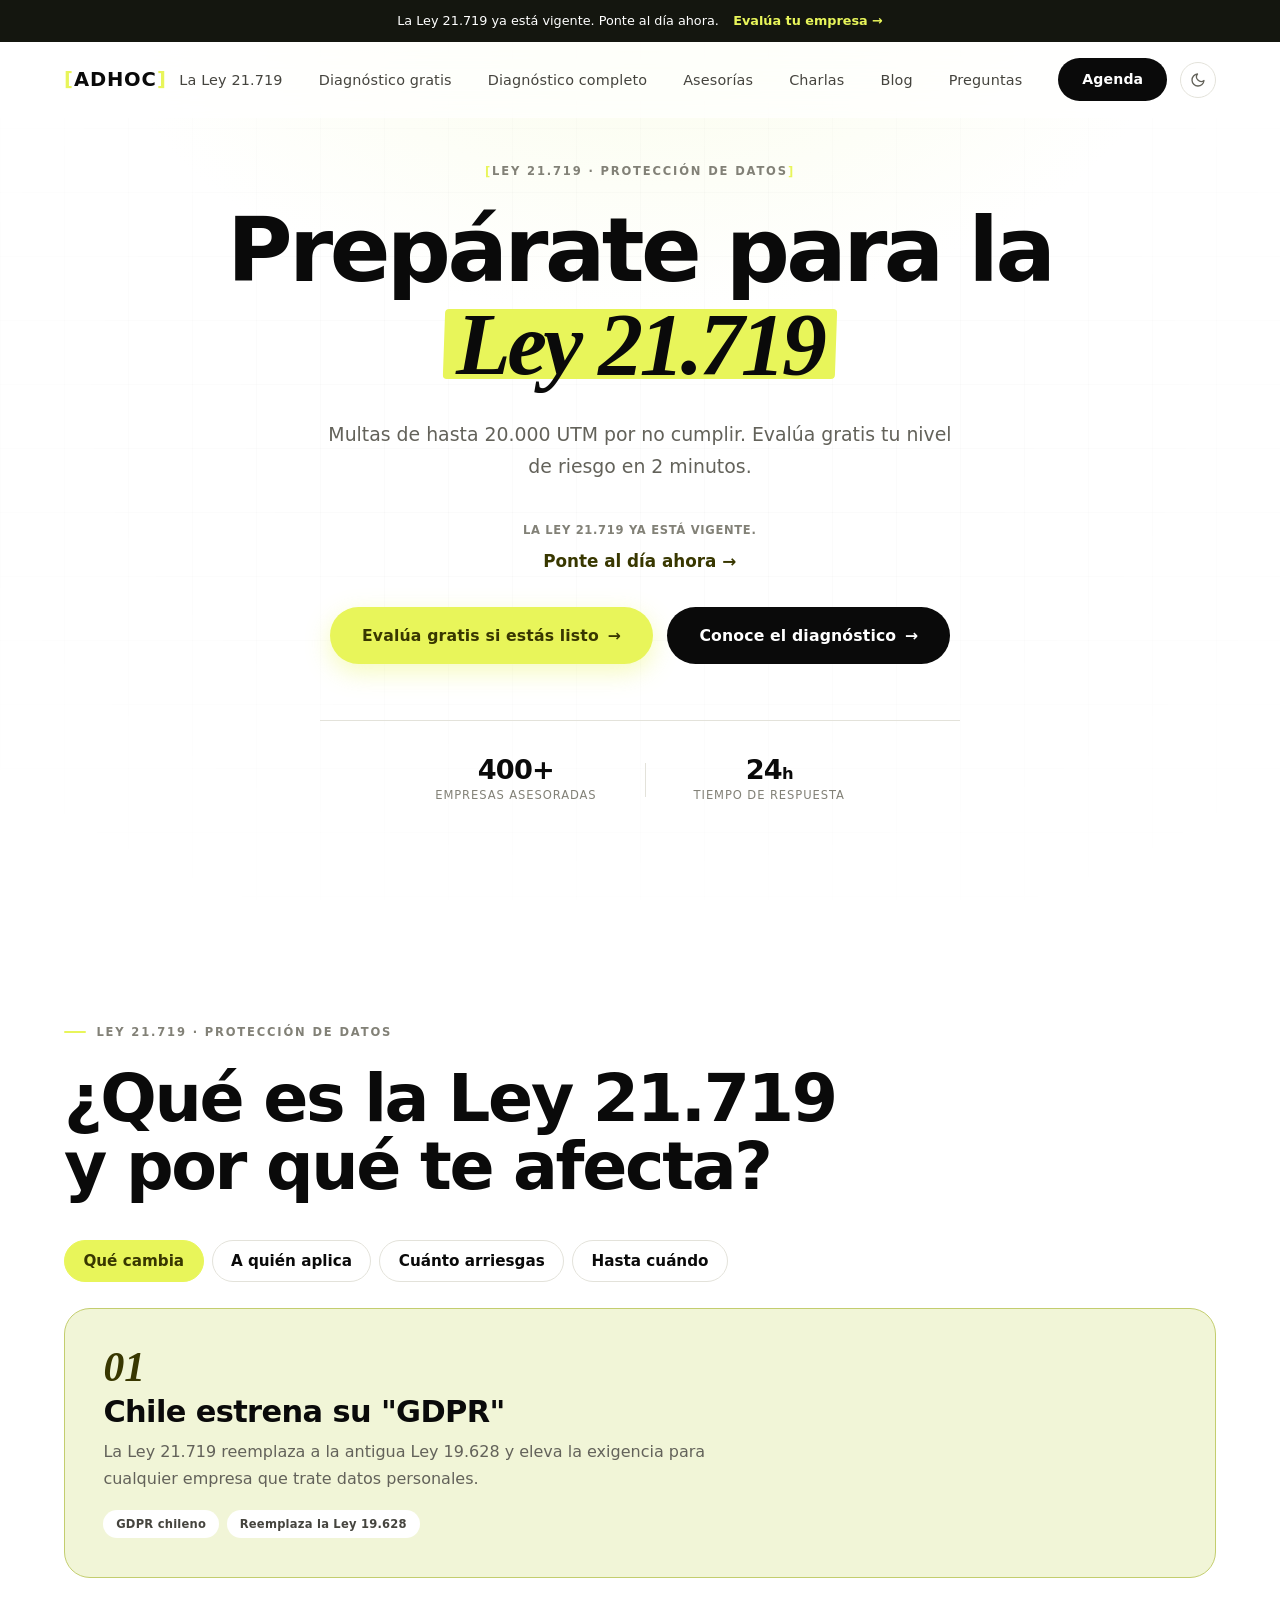
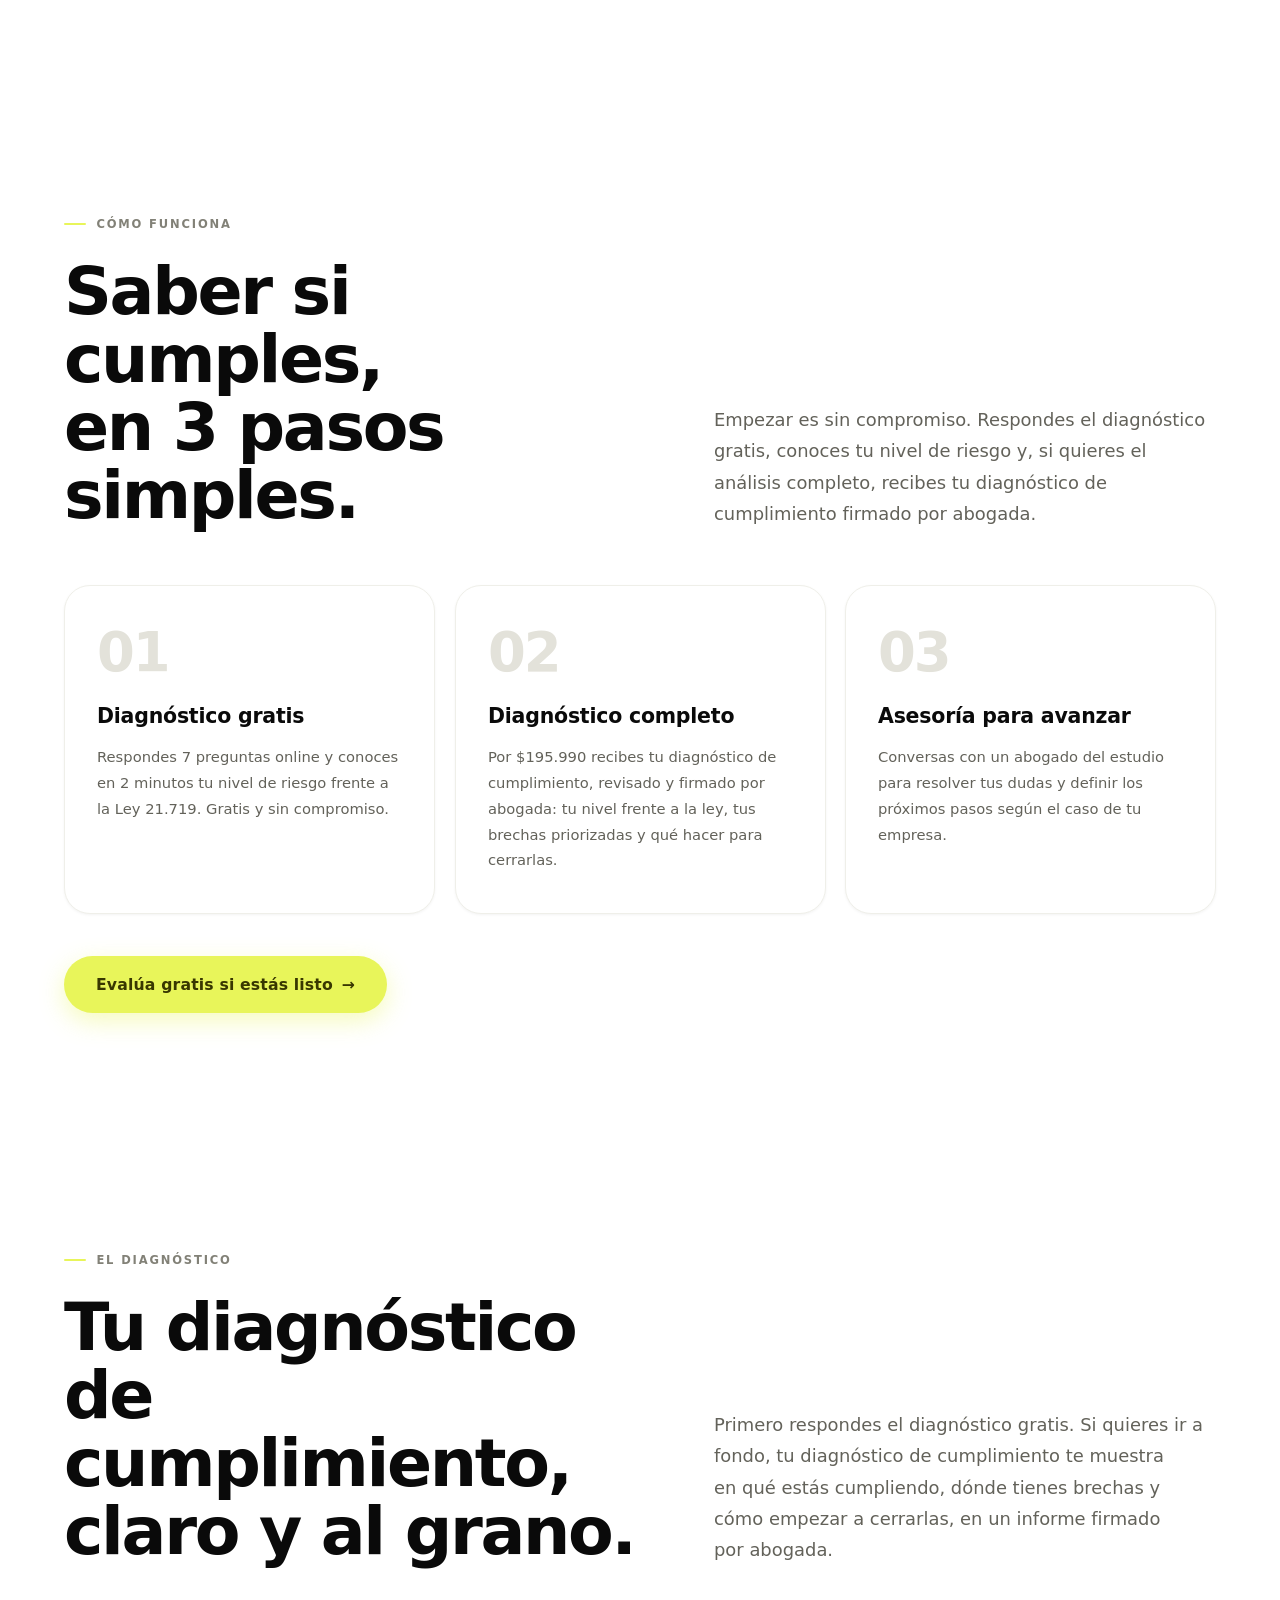
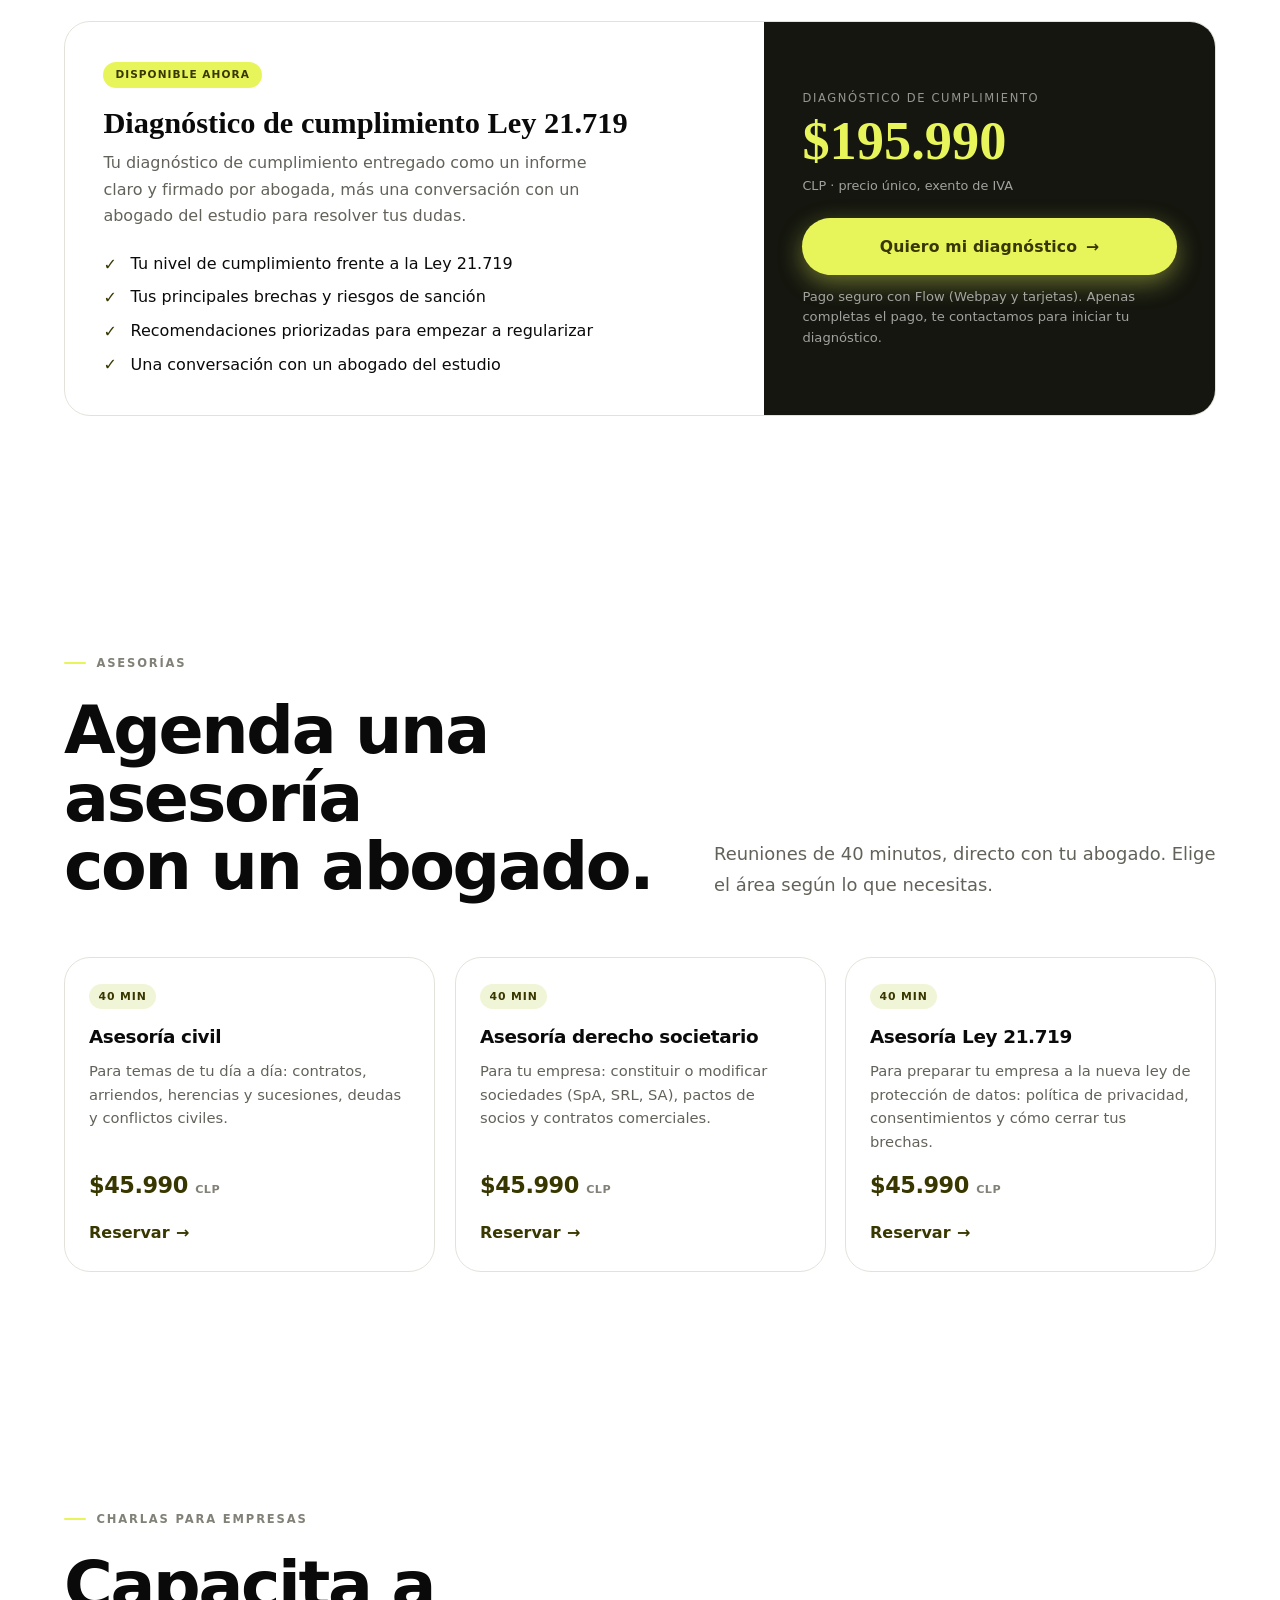
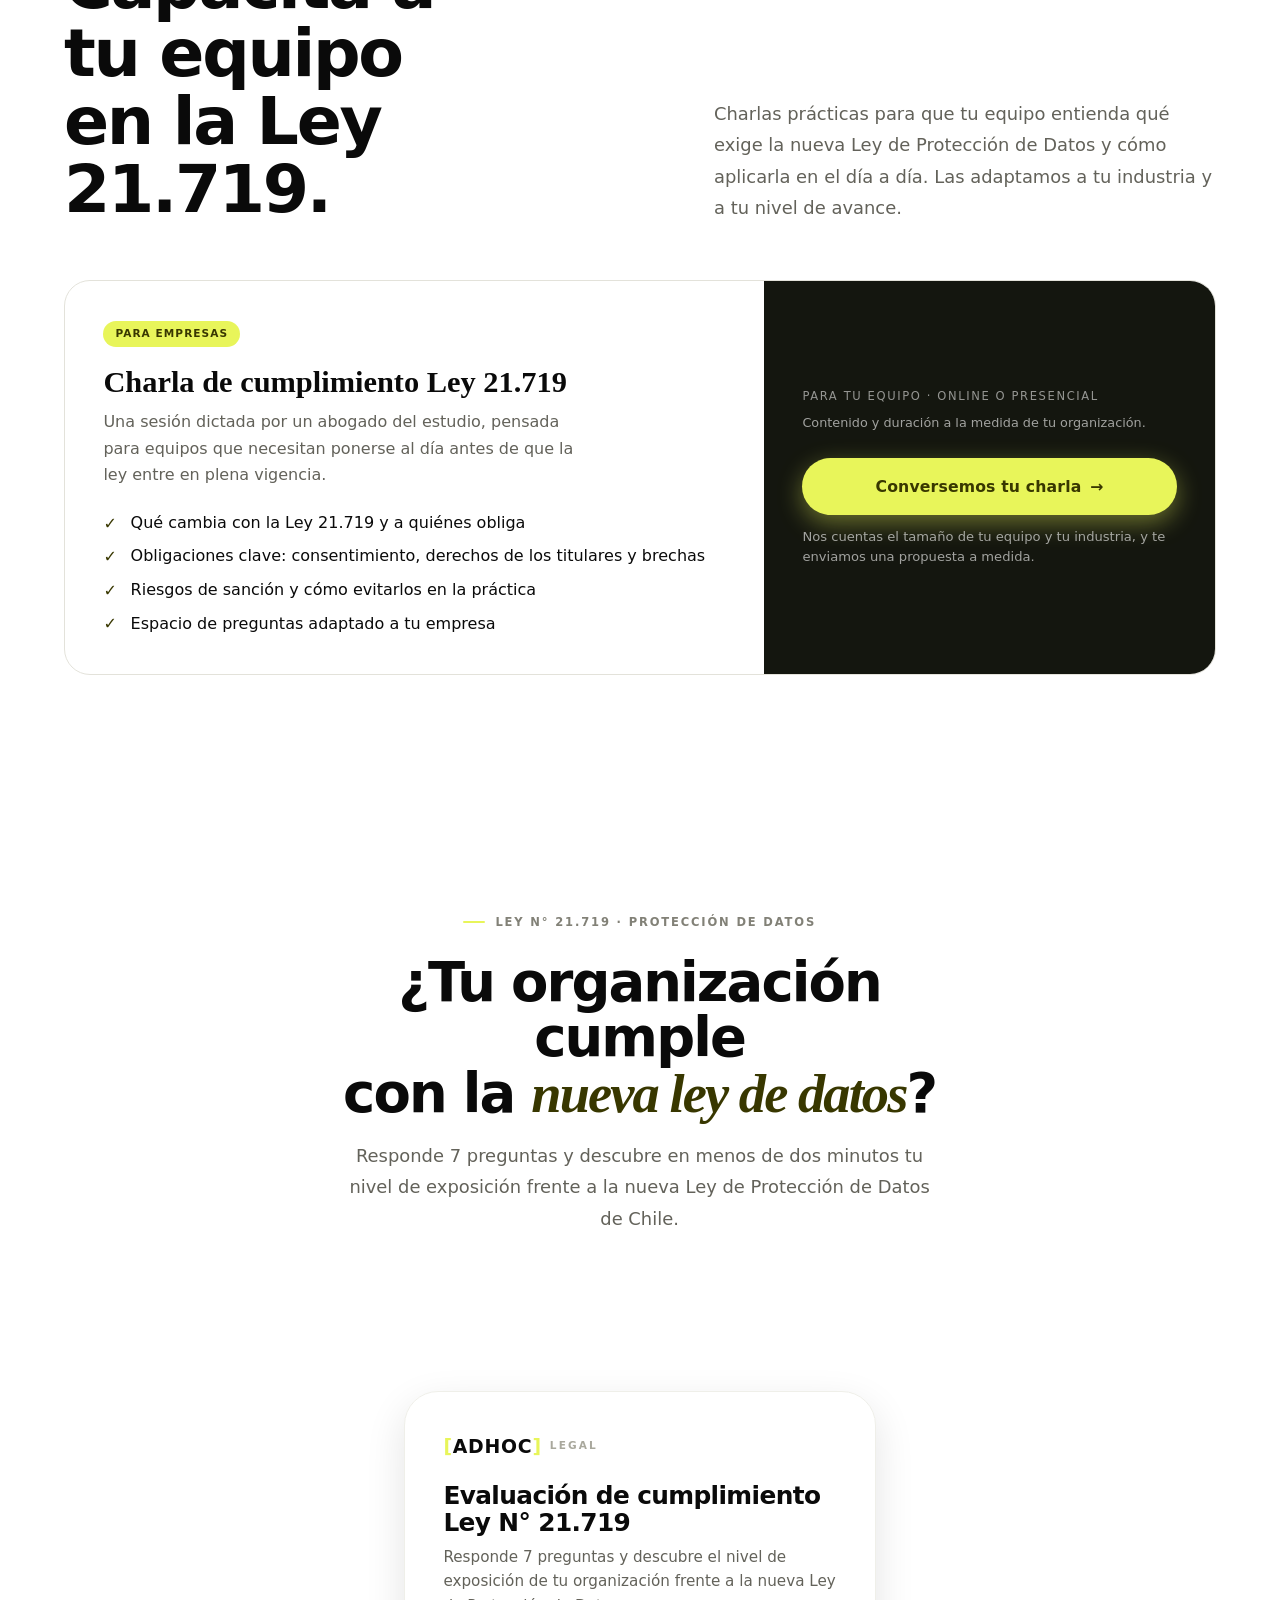
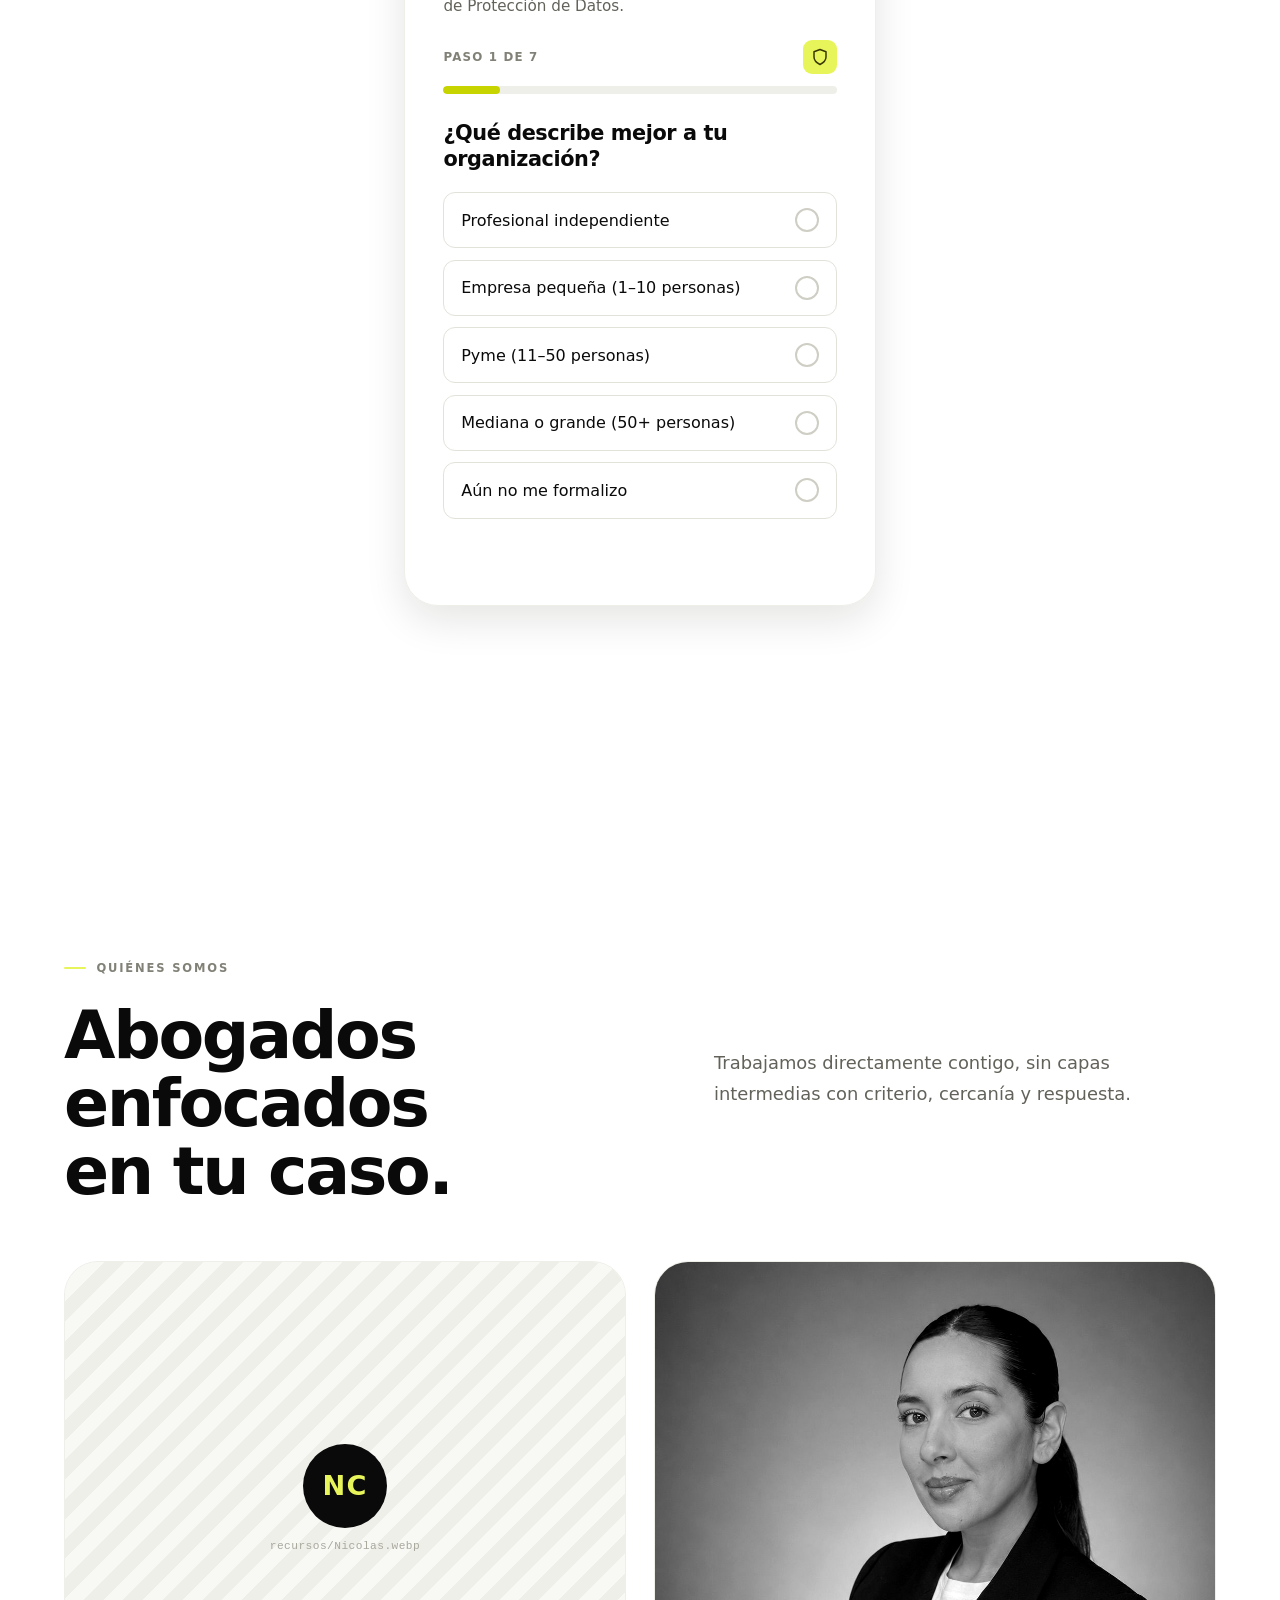
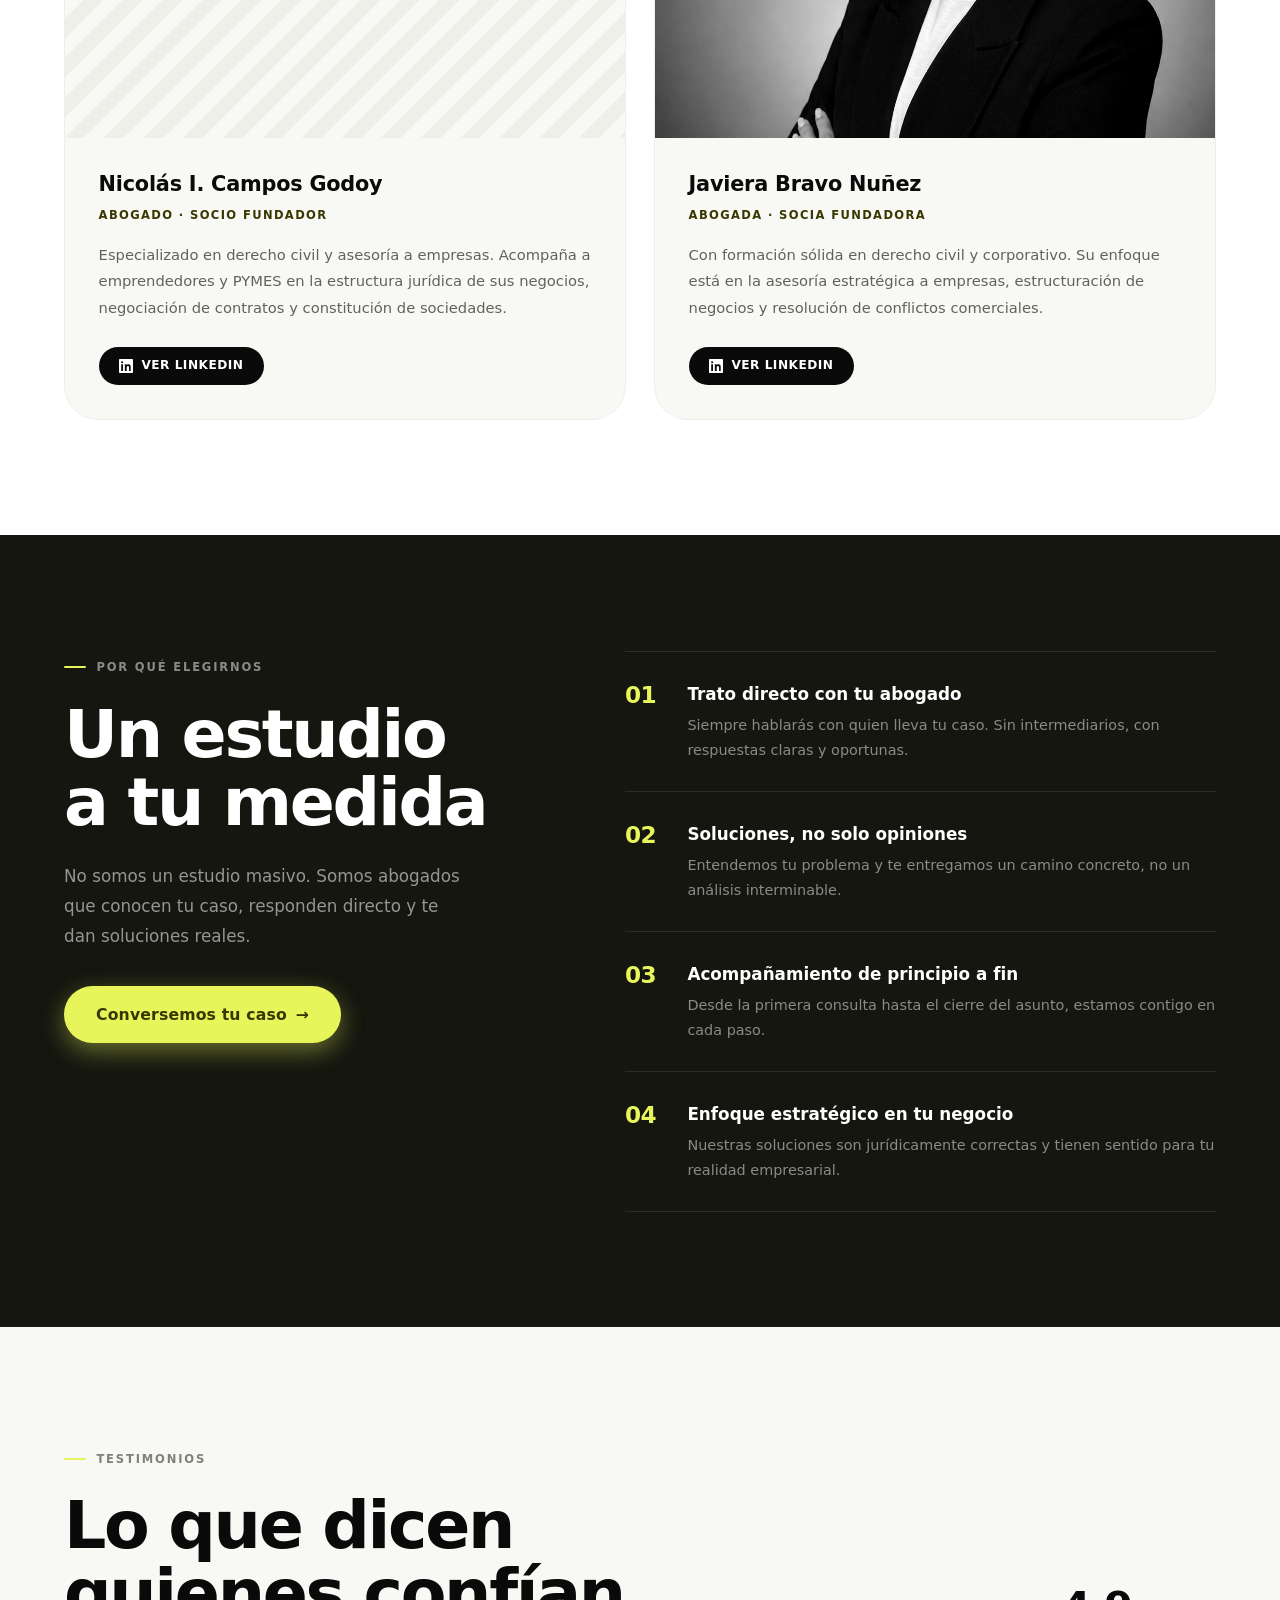
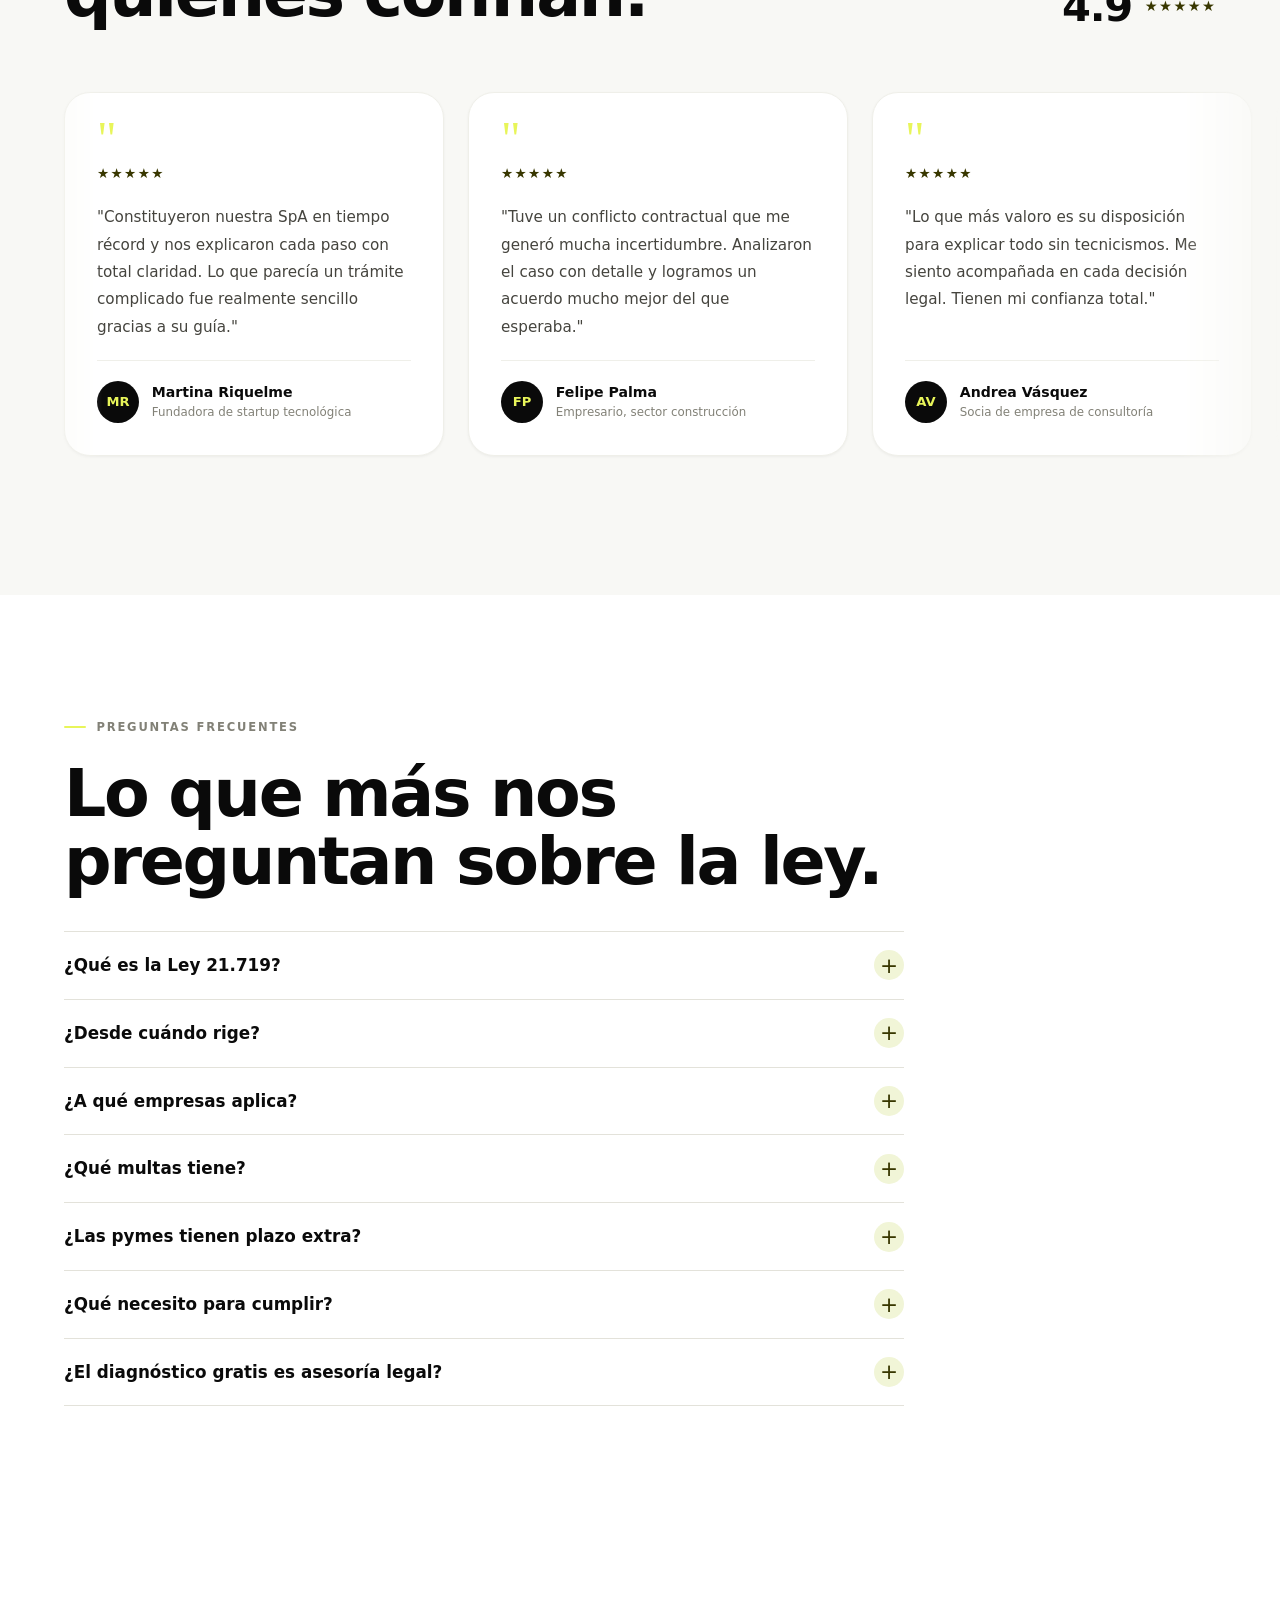
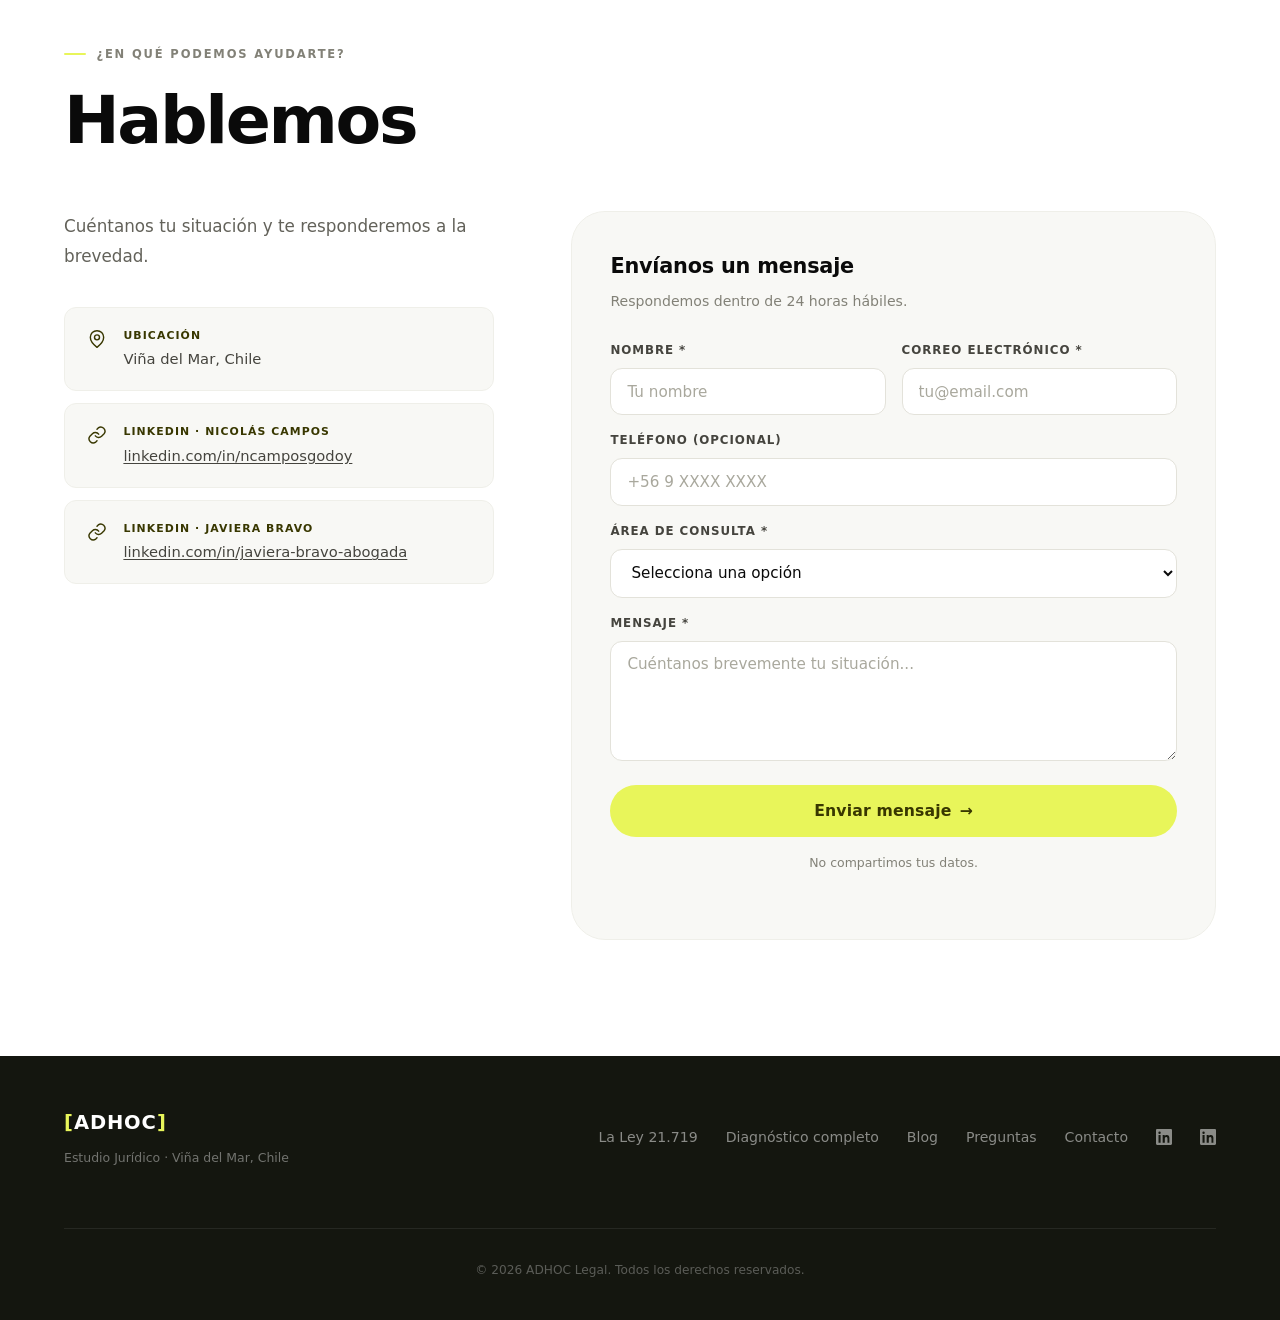
==== commit b8f4c4aa: "feat(landing): renombra el producto pago a "Diagnóstico de cumplimiento" Reconduce el copy hacia el " ====
--- a/index.html
+++ b/index.html
@@ -58,8 +58,8 @@
       },
       "itemOffered": {
         "@type": "Service",
-        "name": "Informe de cumplimiento Ley 21.719",
-        "description": "Informe del nivel de cumplimiento de una empresa frente a la Ley 21.719 de Protección de Datos, con identificación de brechas y recomendaciones, más una conversación con un abogado."
+        "name": "Diagnóstico de cumplimiento Ley 21.719",
+        "description": "Diagnóstico del nivel de cumplimiento de una empresa frente a la Ley 21.719 de Protección de Datos, revisado y firmado por abogada, con identificación de brechas y recomendaciones, más una conversación con un abogado."
       }
     },
     "knowsAbout": ["Ley 21.719", "Protección de Datos Personales", "Política de privacidad", "Cumplimiento normativo", "DPO"],
@@ -101,7 +101,7 @@
   <ul class="nav-links" id="navLinks">
     <li><a href="#ley">La Ley 21.719</a></li>
     <li><a href="#evaluacion">Diagnóstico gratis</a></li>
-    <li><a href="#informe">El informe</a></li>
+    <li><a href="#informe">Diagnóstico completo</a></li>
     <li><a href="#asesoria">Asesorías</a></li>
     <li><a href="#charlas">Charlas</a></li>
     <li><a href="/blog/">Blog</a></li>
@@ -144,7 +144,7 @@
 
     <div class="hero-actions reveal" data-delay="380">
       <a href="#evaluacion" class="btn btn-primary">Evalúa gratis si estás listo <span class="arr">→</span></a>
-      <a href="#informe" class="btn btn-dark">Conoce el informe <span class="arr">→</span></a>
+      <a href="#informe" class="btn btn-dark">Conoce el diagnóstico <span class="arr">→</span></a>
     </div>
     <div class="hero-trust reveal" data-delay="500">
       <div class="ht-item">
@@ -191,7 +191,7 @@
         <div class="eyebrow reveal">Cómo funciona</div>
         <h2 class="section-title reveal" data-delay="80">Saber si cumples,<br/>en 3 pasos simples.</h2>
       </div>
-      <p class="lede reveal" data-delay="160">Empezar es sin compromiso. Respondes el diagnóstico, conoces tu nivel de riesgo y, si quieres ir más a fondo, recibes tu informe.</p>
+      <p class="lede reveal" data-delay="160">Empezar es sin compromiso. Respondes el diagnóstico gratis, conoces tu nivel de riesgo y, si quieres el análisis completo, recibes tu diagnóstico de cumplimiento firmado por abogada.</p>
     </div>
     <div class="services-grid" data-stagger="120">
       <div class="service-card reveal">
@@ -201,8 +201,8 @@
       </div>
       <div class="service-card reveal">
         <div class="service-head"><div class="service-num">02</div></div>
-        <div class="service-title">Tu informe</div>
-        <p class="service-text">Por $195.990 recibes un informe claro con tu nivel de cumplimiento, tus principales brechas y las recomendaciones para empezar a regularizar.</p>
+        <div class="service-title">Diagnóstico completo</div>
+        <p class="service-text">Por $195.990 recibes tu diagnóstico de cumplimiento, revisado y firmado por abogada: tu nivel frente a la ley, tus brechas priorizadas y qué hacer para cerrarlas.</p>
       </div>
       <div class="service-card reveal">
         <div class="service-head"><div class="service-num">03</div></div>
@@ -221,16 +221,16 @@
   <div class="section-inner">
     <div class="services-top">
       <div>
-        <div class="eyebrow reveal">El informe</div>
-        <h2 class="section-title reveal" data-delay="80">Tu informe de cumplimiento,<br/>claro y al grano.</h2>
-      </div>
-      <p class="lede reveal" data-delay="160">Primero respondes el diagnóstico gratis. Si quieres ir más a fondo, tu informe te muestra en qué estás cumpliendo, dónde tienes brechas y cómo empezar a cerrarlas.</p>
+        <div class="eyebrow reveal">El diagnóstico</div>
+        <h2 class="section-title reveal" data-delay="80">Tu diagnóstico de cumplimiento,<br/>claro y al grano.</h2>
+      </div>
+      <p class="lede reveal" data-delay="160">Primero respondes el diagnóstico gratis. Si quieres ir a fondo, tu diagnóstico de cumplimiento te muestra en qué estás cumpliendo, dónde tienes brechas y cómo empezar a cerrarlas, en un informe firmado por abogada.</p>
     </div>
     <div class="informe-deal reveal" data-delay="120">
       <div class="deal-main">
         <span class="deal-badge">Disponible ahora</span>
-        <h3 class="deal-name">Informe de cumplimiento Ley 21.719</h3>
-        <p class="deal-lead">Un informe en lenguaje simple sobre tu nivel de cumplimiento, más una conversación con un abogado del estudio para resolver tus dudas.</p>
+        <h3 class="deal-name">Diagnóstico de cumplimiento Ley 21.719</h3>
+        <p class="deal-lead">Tu diagnóstico de cumplimiento entregado como un informe claro y firmado por abogada, más una conversación con un abogado del estudio para resolver tus dudas.</p>
         <ul class="deal-list">
           <li>Tu nivel de cumplimiento frente a la Ley 21.719</li>
           <li>Tus principales brechas y riesgos de sanción</li>
@@ -239,11 +239,11 @@
         </ul>
       </div>
       <aside class="deal-buy">
-        <span class="deal-from">Informe de cumplimiento</span>
+        <span class="deal-from">Diagnóstico de cumplimiento</span>
         <span class="deal-price">$195.990</span>
         <span class="deal-cur">CLP · precio único, exento de IVA</span>
-        <a href="https://www.flow.cl/btn.php?token=fa04fb3d9a05ffd68e4a912e08dc8a633f5d75a9" target="_blank" rel="noopener" class="btn btn-primary deal-cta">Comprar el informe <span class="arr">→</span></a>
-        <p class="deal-reassure">Pago seguro con Flow (Webpay y tarjetas). Apenas completas el pago, te llevamos a agendar tu reunión con un abogado del estudio.</p>
+        <a href="https://www.flow.cl/btn.php?token=fa04fb3d9a05ffd68e4a912e08dc8a633f5d75a9" target="_blank" rel="noopener" class="btn btn-primary deal-cta">Quiero mi diagnóstico <span class="arr">→</span></a>
+        <p class="deal-reassure">Pago seguro con Flow (Webpay y tarjetas). Apenas completas el pago, te contactamos para iniciar tu diagnóstico.</p>
       </aside>
     </div>
   </div>
@@ -392,15 +392,15 @@
             <div class="meter-readout"><span class="meter-pct" id="fnl-pct">0%</span><span class="meter-word" id="fnl-word"></span></div>
           </div>
           <div class="offer">
-            <span class="eyebrow">Informe de cumplimiento Ley N° 21.719</span>
+            <span class="eyebrow">Diagnóstico de cumplimiento Ley N° 21.719</span>
             <div class="offer-price-row"><span class="offer-price">$195.990 <span class="cur">CLP</span></span></div>
             <ul class="offer-list">
-              <li><span class="ck"><svg viewBox="0 0 24 24" fill="none" stroke="currentColor" stroke-width="3" stroke-linecap="round" stroke-linejoin="round"><polyline points="20 6 9 17 4 12"/></svg></span>Informe con tu nivel de cumplimiento frente a la Ley N° 21.719</li>
+              <li><span class="ck"><svg viewBox="0 0 24 24" fill="none" stroke="currentColor" stroke-width="3" stroke-linecap="round" stroke-linejoin="round"><polyline points="20 6 9 17 4 12"/></svg></span>Diagnóstico completo de tu nivel de cumplimiento frente a la Ley N° 21.719</li>
               <li><span class="ck"><svg viewBox="0 0 24 24" fill="none" stroke="currentColor" stroke-width="3" stroke-linecap="round" stroke-linejoin="round"><polyline points="20 6 9 17 4 12"/></svg></span>Identificación de tus brechas y riesgos de sanción</li>
               <li><span class="ck"><svg viewBox="0 0 24 24" fill="none" stroke="currentColor" stroke-width="3" stroke-linecap="round" stroke-linejoin="round"><polyline points="20 6 9 17 4 12"/></svg></span>Recomendaciones priorizadas para empezar a regularizar</li>
               <li><span class="ck"><svg viewBox="0 0 24 24" fill="none" stroke="currentColor" stroke-width="3" stroke-linecap="round" stroke-linejoin="round"><polyline points="20 6 9 17 4 12"/></svg></span>Una conversación con un abogado del estudio para tus dudas</li>
             </ul>
-            <a class="btn btn-primary" id="offer-cta" href="https://www.flow.cl/btn.php?token=fa04fb3d9a05ffd68e4a912e08dc8a633f5d75a9" target="_blank" rel="noopener">QUIERO MI INFORME <span class="arr">→</span></a>
+            <a class="btn btn-primary" id="offer-cta" href="https://www.flow.cl/btn.php?token=fa04fb3d9a05ffd68e4a912e08dc8a633f5d75a9" target="_blank" rel="noopener">QUIERO MI DIAGNÓSTICO <span class="arr">→</span></a>
           </div>
         </div>
       </section>
@@ -799,7 +799,7 @@
     </div>
     <div class="footer-links">
       <a href="#ley">La Ley 21.719</a>
-      <a href="#informe">El informe</a>
+      <a href="#informe">Diagnóstico completo</a>
       <a href="/blog/">Blog</a>
       <a href="#faq">Preguntas</a>
       <a href="#contacto">Contacto</a>
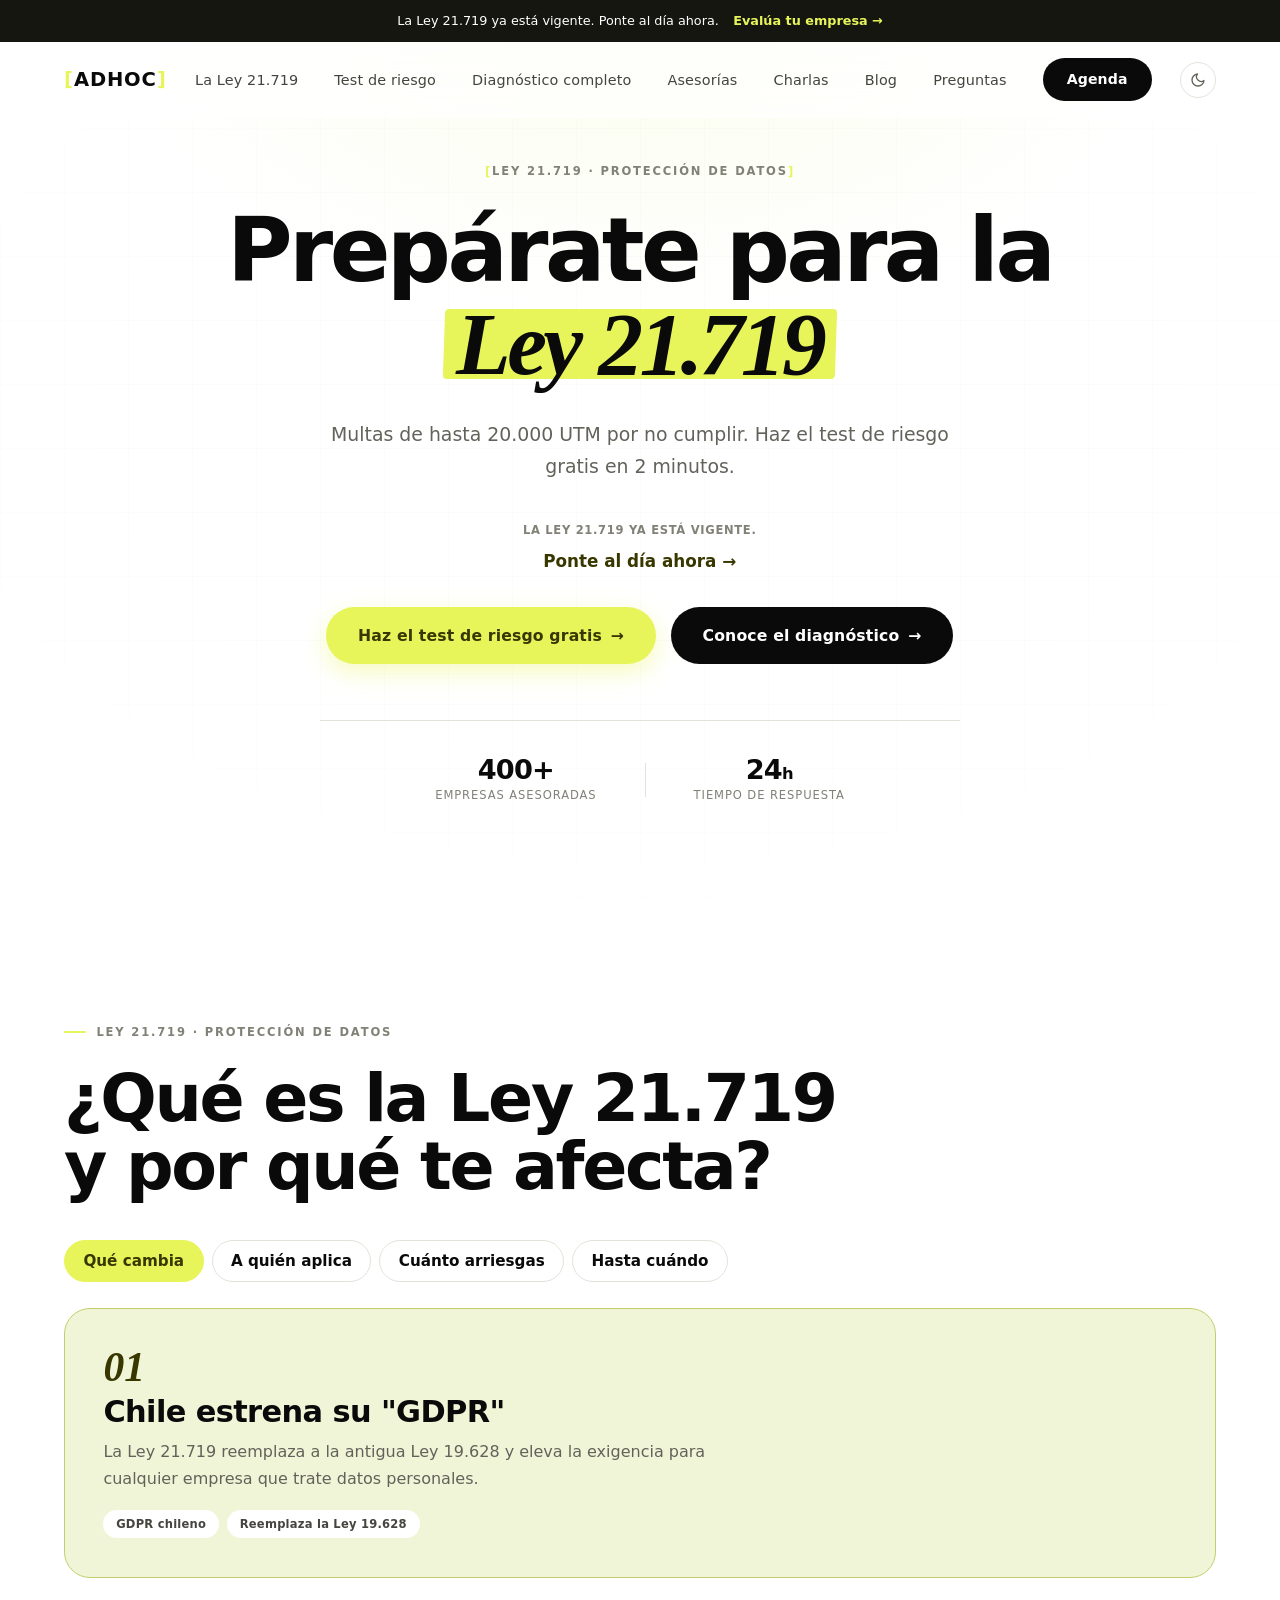
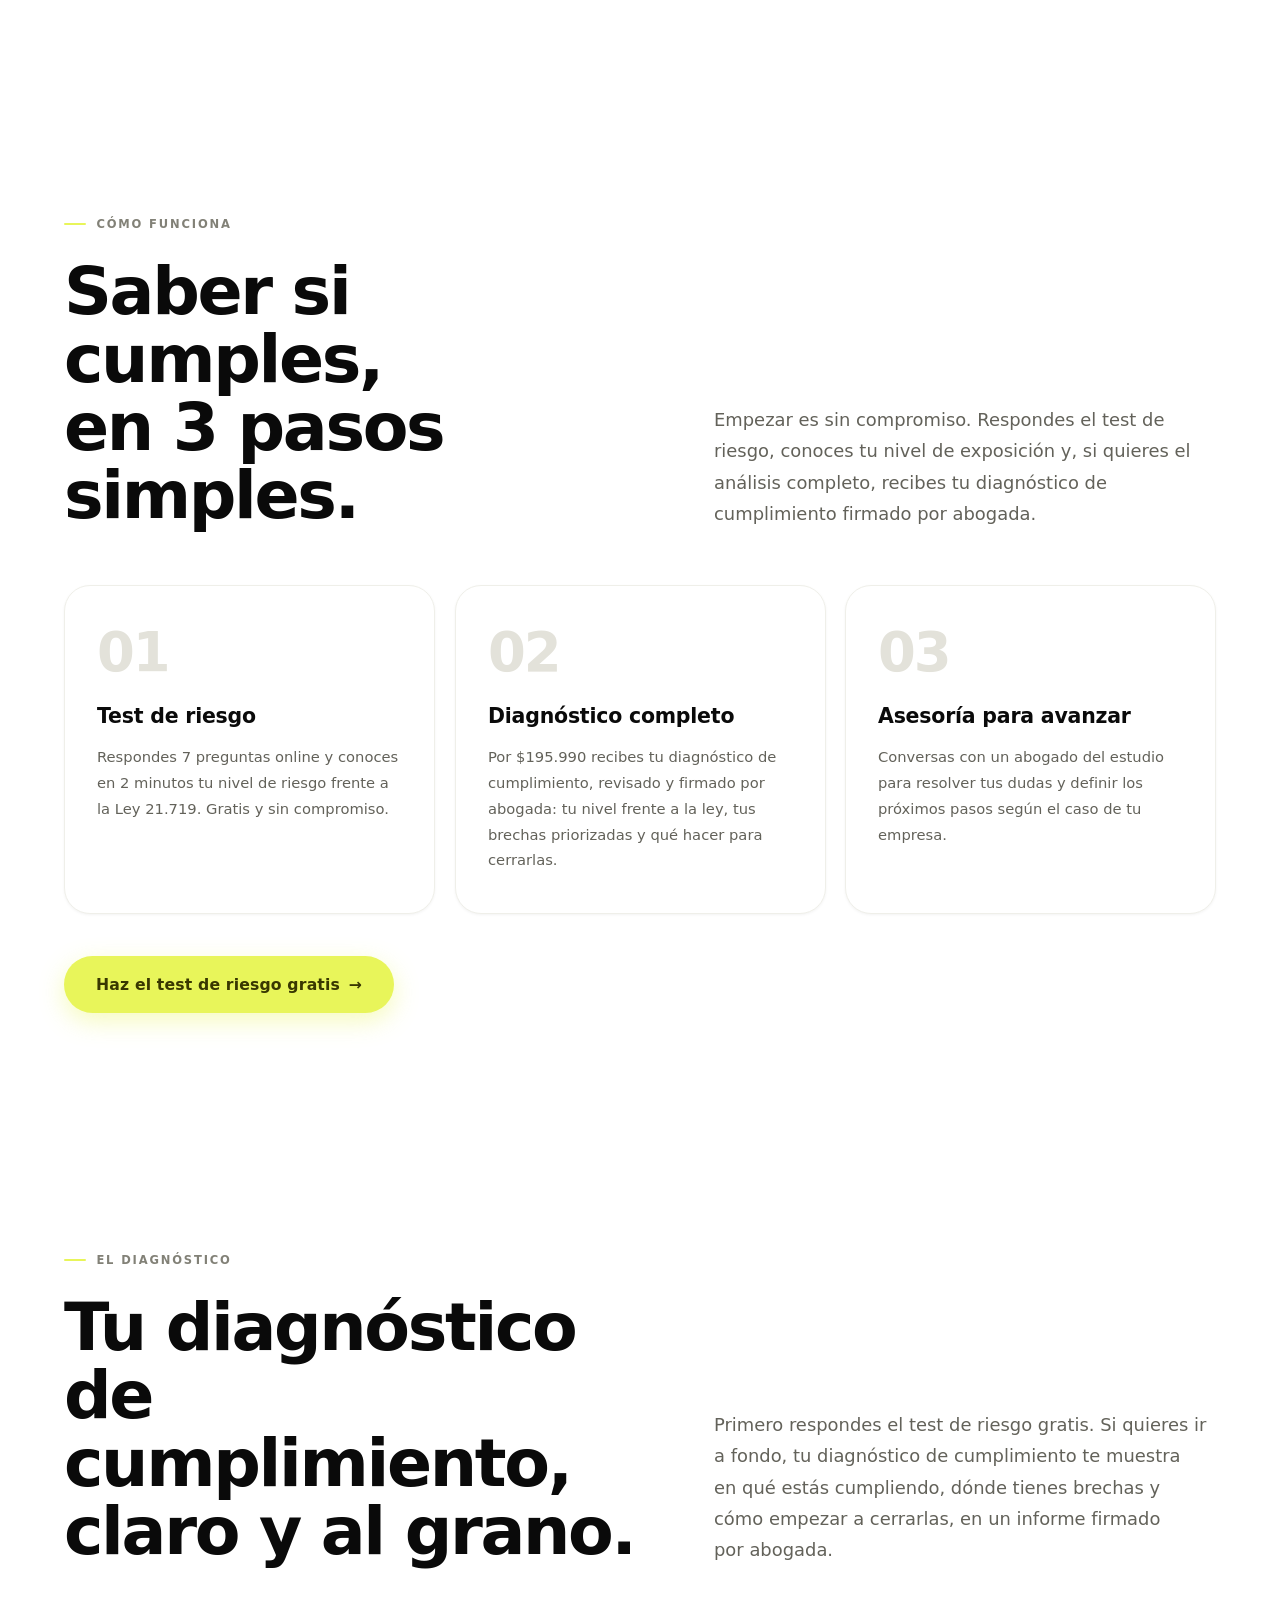
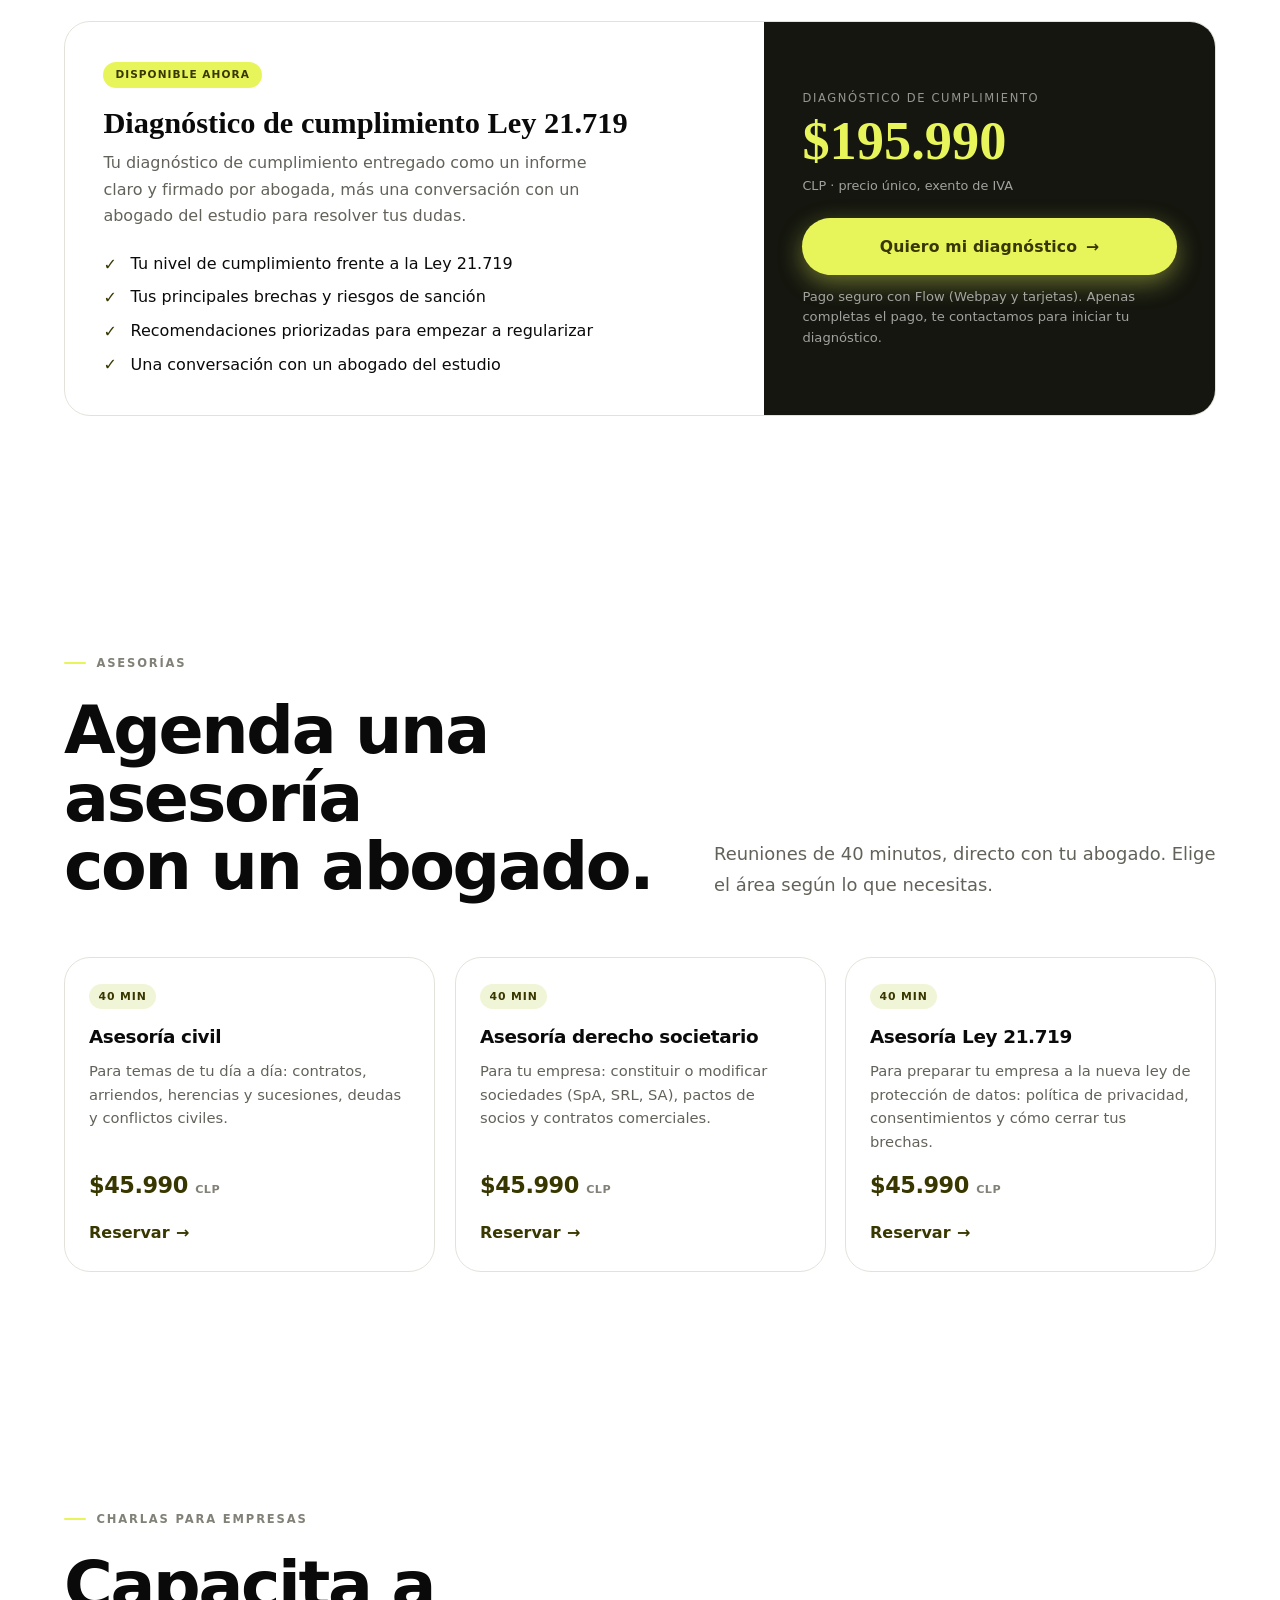
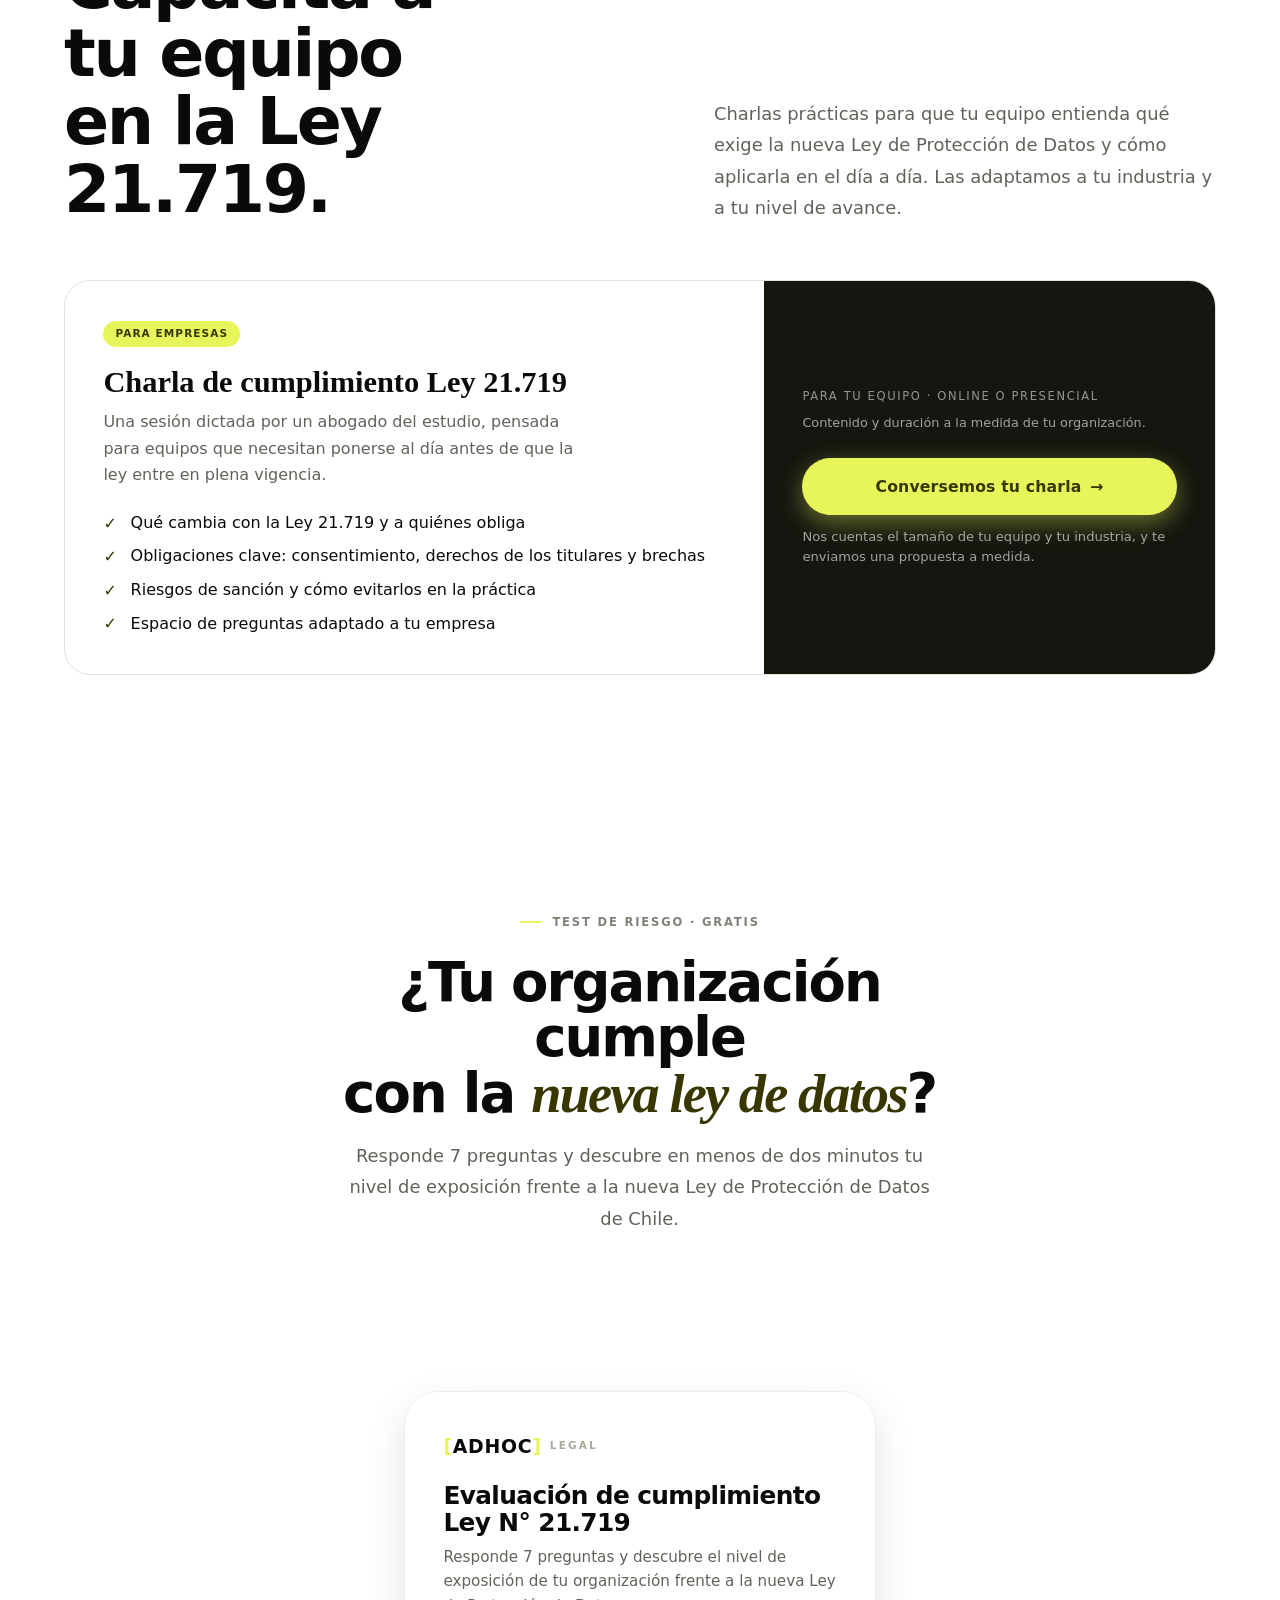
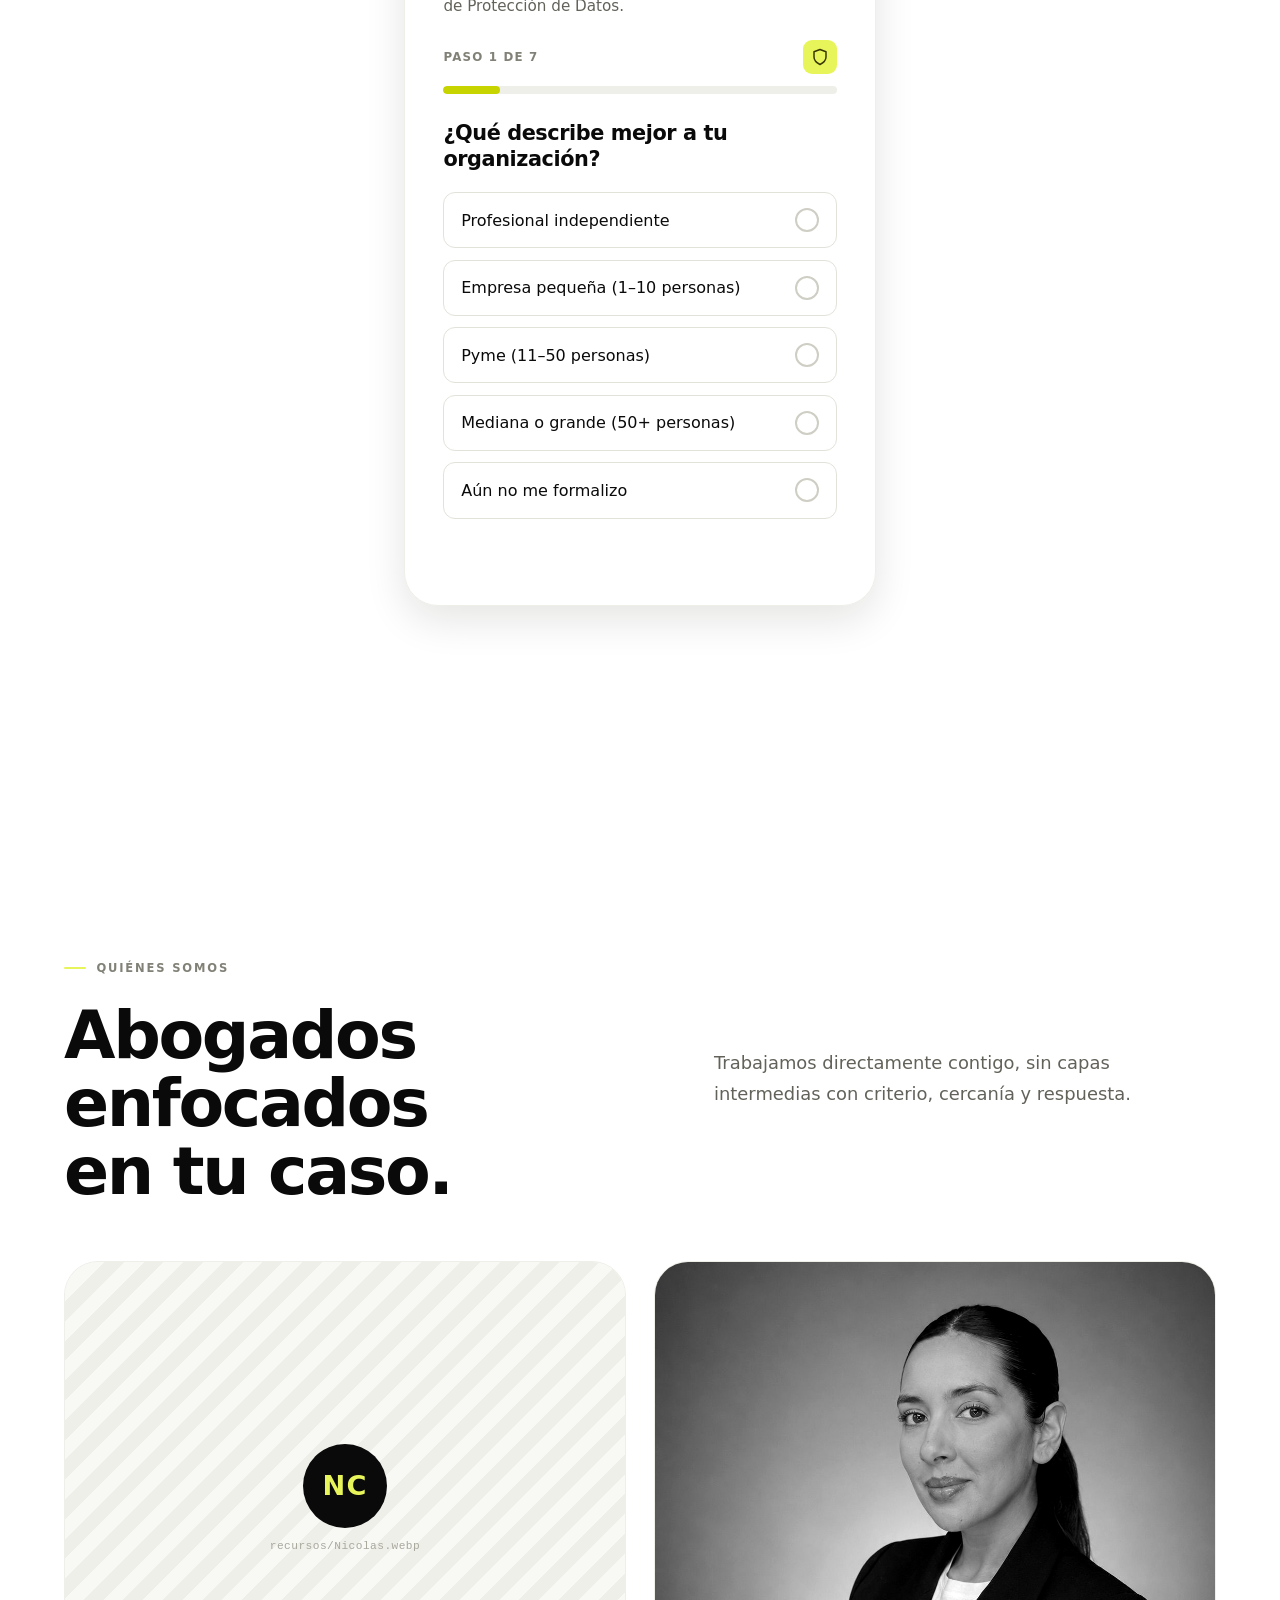
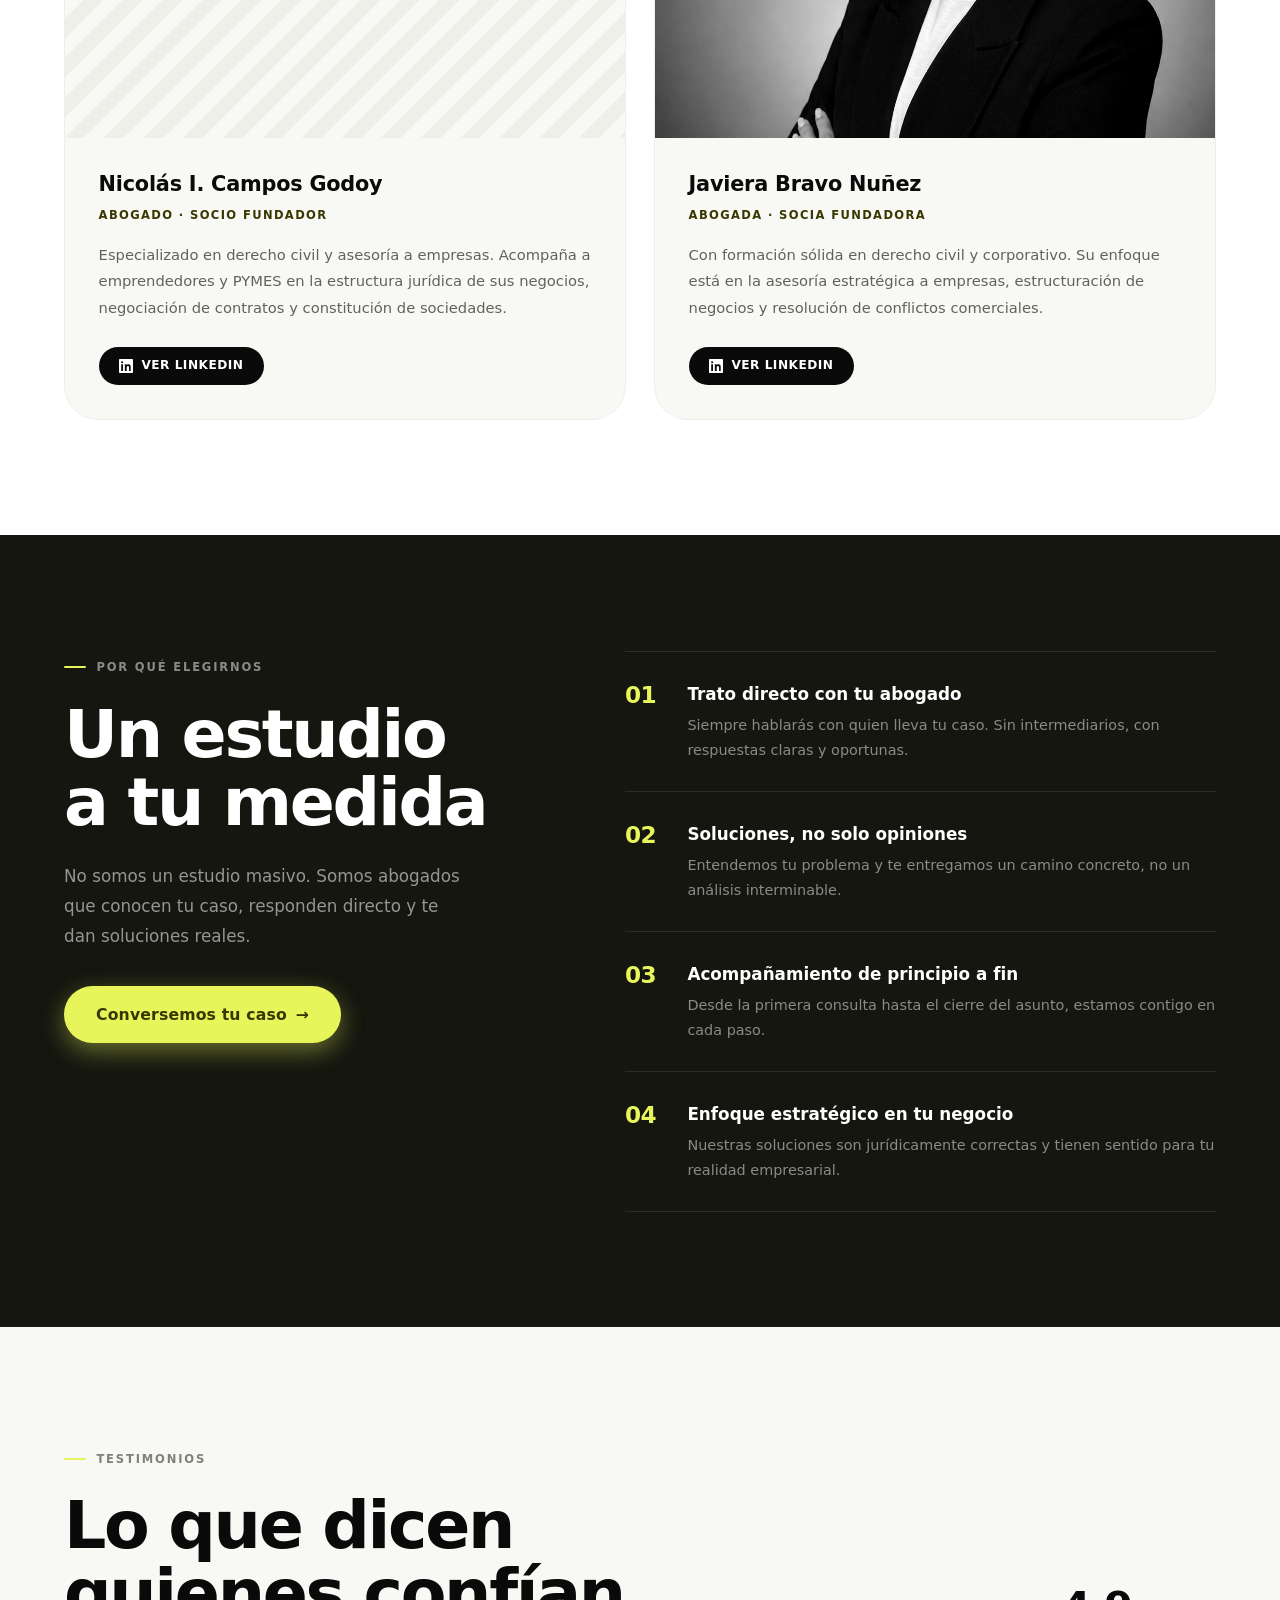
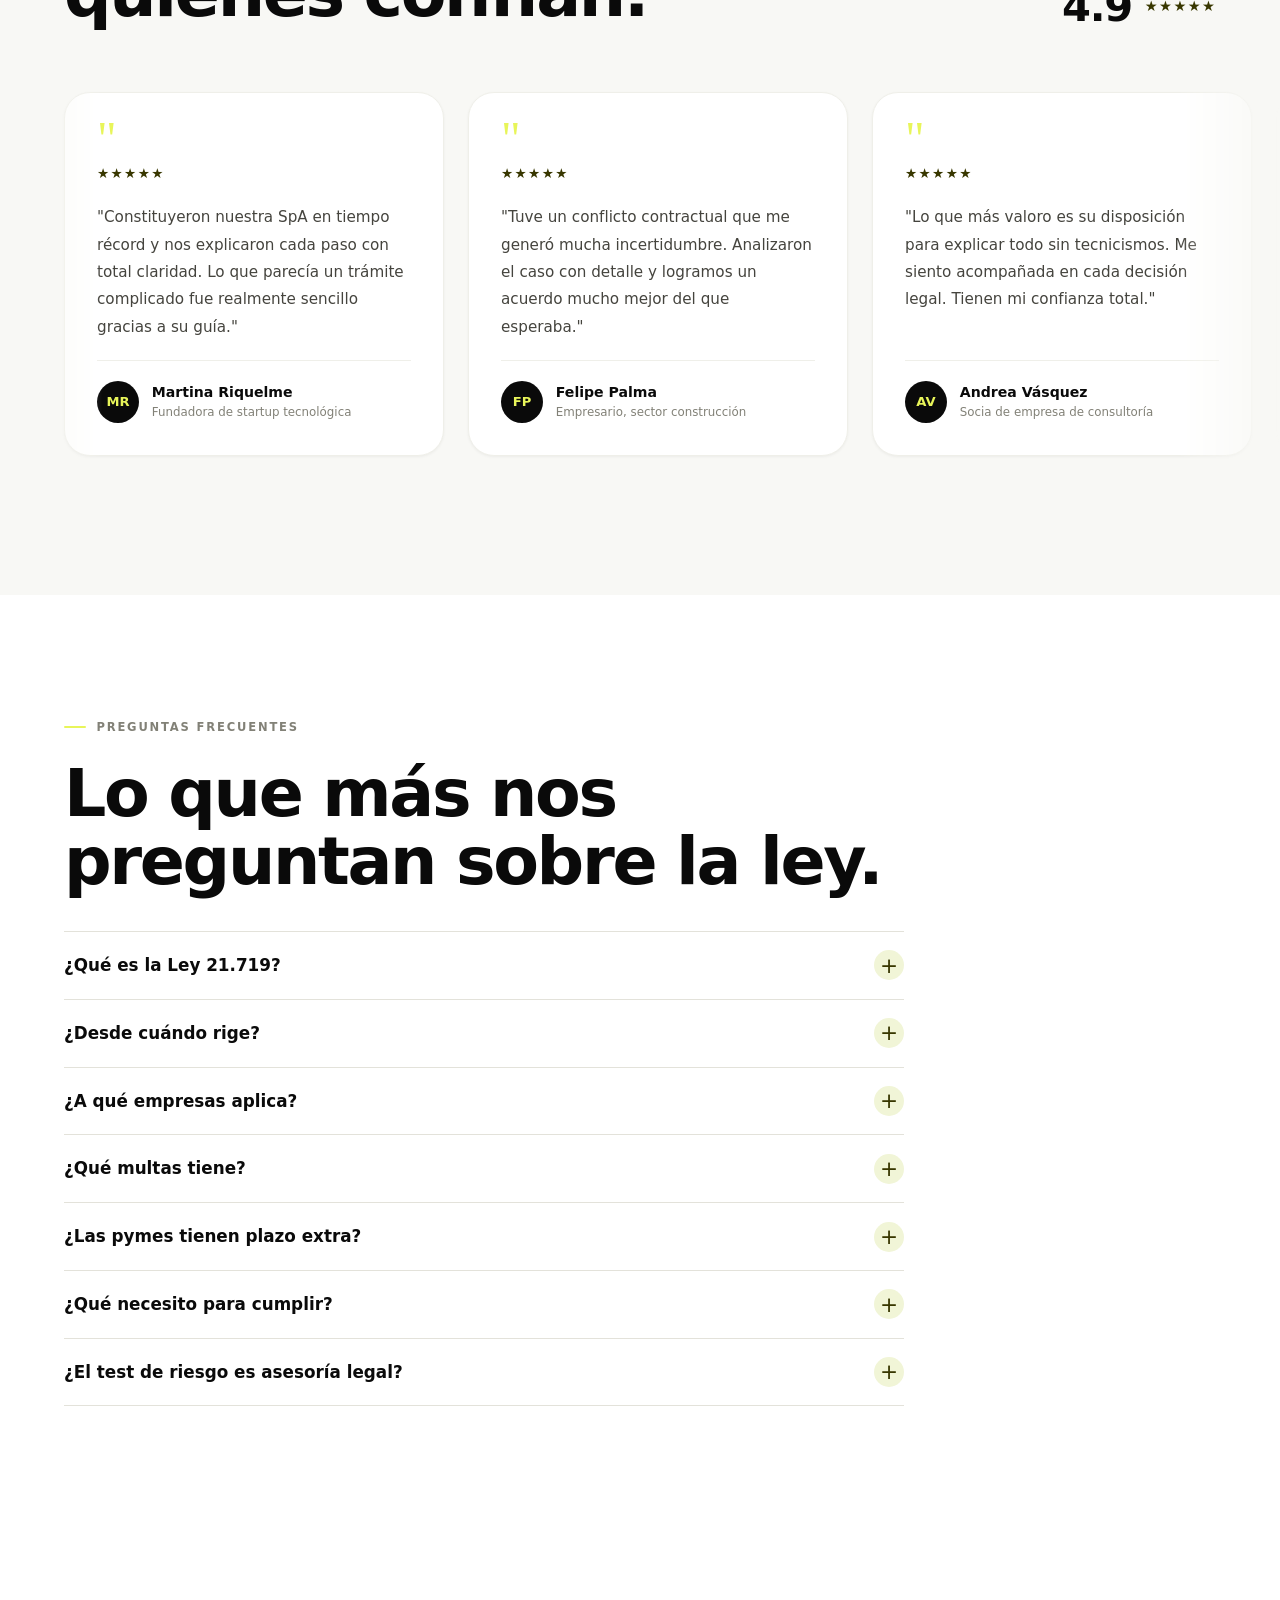
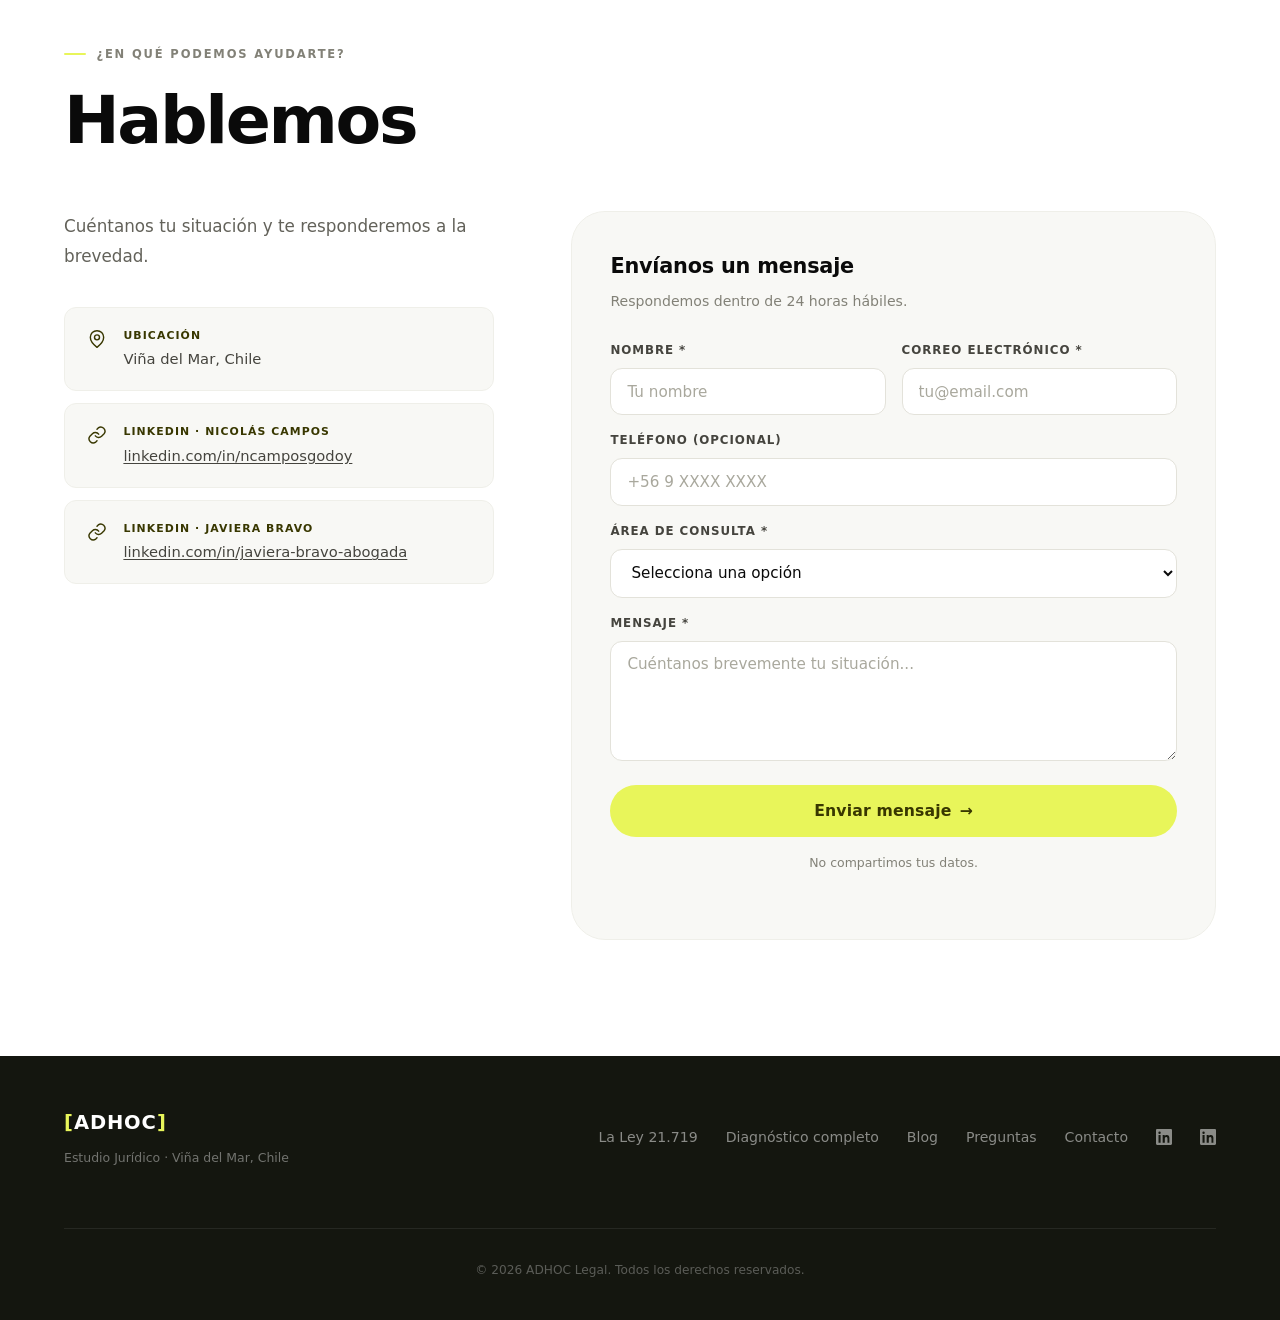
==== commit 3efaed72: "feat(landing): renombra el gancho gratis a "Test de riesgo" Separa por completo el gancho gratis del" ====
--- a/index.html
+++ b/index.html
@@ -4,7 +4,7 @@
   <meta charset="UTF-8" />
   <meta name="viewport" content="width=device-width, initial-scale=1.0" />
   <title>Ley 21.719: cumple antes del 1 de diciembre | ADHOC Legal</title>
-  <meta name="description" content="¿Tu empresa cumple la nueva Ley 21.719 de protección de datos? Evalúa gratis tu riesgo en 2 minutos. Multas de hasta 20.000 UTM. ADHOC Legal, Viña del Mar." />
+  <meta name="description" content="¿Tu empresa cumple la nueva Ley 21.719 de protección de datos? Haz el test de riesgo gratis en 2 minutos. Multas de hasta 20.000 UTM. ADHOC Legal, Viña del Mar." />
   <link rel="canonical" href="https://adhoclegal.cl/" />
 
   <!-- Open Graph (Instagram, LinkedIn, WhatsApp) -->
@@ -13,14 +13,14 @@
   <meta property="og:site_name" content="ADHOC Legal" />
   <meta property="og:url" content="https://adhoclegal.cl/" />
   <meta property="og:title" content="Ley 21.719: deja tu empresa lista antes del 1 de diciembre" />
-  <meta property="og:description" content="Evalúa gratis si tu empresa cumple la nueva Ley de Protección de Datos. Multas de hasta 20.000 UTM. ADHOC Legal, Viña del Mar." />
+  <meta property="og:description" content="Haz el test de riesgo gratis y descubre si tu empresa cumple la nueva Ley de Protección de Datos. Multas de hasta 20.000 UTM. ADHOC Legal, Viña del Mar." />
   <meta property="og:image" content="https://adhoclegal.cl/recursos/og-image.png" />
   <meta property="og:image:width" content="1200" />
   <meta property="og:image:height" content="630" />
   <meta property="og:image:alt" content="ADHOC Legal: prepárate para la Ley 21.719 de protección de datos." />
   <meta name="twitter:card" content="summary_large_image" />
   <meta name="twitter:title" content="Ley 21.719: deja tu empresa lista antes del 1 de diciembre" />
-  <meta name="twitter:description" content="Evalúa gratis si tu empresa cumple la nueva Ley de Protección de Datos. Multas de hasta 20.000 UTM. ADHOC Legal, Viña del Mar." />
+  <meta name="twitter:description" content="Haz el test de riesgo gratis y descubre si tu empresa cumple la nueva Ley de Protección de Datos. Multas de hasta 20.000 UTM. ADHOC Legal, Viña del Mar." />
   <meta name="twitter:image" content="https://adhoclegal.cl/recursos/og-image.png" />
 
   <link rel="icon" href="data:image/svg+xml,%3Csvg xmlns='http://www.w3.org/2000/svg' viewBox='0 0 64 64'%3E%3Crect width='64' height='64' rx='14' fill='%230a0a0a'/%3E%3Ctext x='32' y='45' font-family='Space Grotesk, Arial, sans-serif' font-size='34' font-weight='700' text-anchor='middle'%3E%3Ctspan fill='%23E8F55A'%3E%5B%3C/tspan%3E%3Ctspan fill='%23ffffff'%3EA%3C/tspan%3E%3Ctspan fill='%23E8F55A'%3E%5D%3C/tspan%3E%3C/text%3E%3C/svg%3E" />
@@ -82,7 +82,7 @@
       { "@type": "Question", "name": "¿Qué multas tiene la Ley 21.719?", "acceptedAnswer": { "@type": "Answer", "text": "Hasta 20.000 UTM (cerca de 1.400 millones de pesos). En caso de reincidencia, hasta el 4% de los ingresos anuales." } },
       { "@type": "Question", "name": "¿Las pymes tienen plazo extra?", "acceptedAnswer": { "@type": "Answer", "text": "En los primeros 12 meses (diciembre de 2026 a diciembre de 2027) pueden recibir una amonestación escrita en vez de multa por primeras infracciones. Es una ventana para corregir, no para ignorar la ley." } },
       { "@type": "Question", "name": "¿Qué necesito para cumplir la Ley 21.719?", "acceptedAnswer": { "@type": "Answer", "text": "Política de privacidad clara, consentimientos válidos, registro de actividades de tratamiento, contratos con proveedores, protocolo de brechas y, en ciertos casos, un Delegado de Protección de Datos (DPO)." } },
-      { "@type": "Question", "name": "¿El diagnóstico gratis es asesoría legal?", "acceptedAnswer": { "@type": "Answer", "text": "Es una orientación preliminar para conocer tu nivel de riesgo. La asesoría formal viene en la revisión con un abogado del estudio." } }
+      { "@type": "Question", "name": "¿El test de riesgo es asesoría legal?", "acceptedAnswer": { "@type": "Answer", "text": "Es una orientación preliminar para conocer tu nivel de riesgo. La asesoría formal viene en la revisión con un abogado del estudio." } }
     ]
   }
   </script>
@@ -92,7 +92,7 @@
 <!-- BARRA DE ANUNCIO (urgencia) -->
 <a class="announce" id="announce" href="#evaluacion">
   <span class="announce-txt">⏳ La Ley 21.719 entra en vigencia el 1 de diciembre de 2026. Faltan <strong id="announce-days">—</strong> días.</span>
-  <span class="announce-cta">Evalúa gratis si tu empresa está lista <span class="arr">→</span></span>
+  <span class="announce-cta">Haz el test de riesgo gratis <span class="arr">→</span></span>
 </a>
 
 <!-- NAV -->
@@ -100,7 +100,7 @@
   <a href="#hero" class="nav-logo"><span class="br">[</span><span class="wm-txt">ADHOC</span><span class="br">]</span></a>
   <ul class="nav-links" id="navLinks">
     <li><a href="#ley">La Ley 21.719</a></li>
-    <li><a href="#evaluacion">Diagnóstico gratis</a></li>
+    <li><a href="#evaluacion">Test de riesgo</a></li>
     <li><a href="#informe">Diagnóstico completo</a></li>
     <li><a href="#asesoria">Asesorías</a></li>
     <li><a href="#charlas">Charlas</a></li>
@@ -128,7 +128,7 @@
     <!-- H1-B (test A/B): Cumple la nueva Ley de Datos -->
     <!-- H1-C (test A/B): Tu empresa, lista para la ley -->
     <p class="hero-subtitle reveal" data-delay="200">
-      Multas de hasta 20.000 UTM por no cumplir. Evalúa gratis tu nivel de riesgo en 2 minutos.
+      Multas de hasta 20.000 UTM por no cumplir. Haz el test de riesgo gratis en 2 minutos.
     </p>
 
     <!-- CONTADOR REGRESIVO Ley 21.719 -->
@@ -143,7 +143,7 @@
     </div>
 
     <div class="hero-actions reveal" data-delay="380">
-      <a href="#evaluacion" class="btn btn-primary">Evalúa gratis si estás listo <span class="arr">→</span></a>
+      <a href="#evaluacion" class="btn btn-primary">Haz el test de riesgo gratis <span class="arr">→</span></a>
       <a href="#informe" class="btn btn-dark">Conoce el diagnóstico <span class="arr">→</span></a>
     </div>
     <div class="hero-trust reveal" data-delay="500">
@@ -191,12 +191,12 @@
         <div class="eyebrow reveal">Cómo funciona</div>
         <h2 class="section-title reveal" data-delay="80">Saber si cumples,<br/>en 3 pasos simples.</h2>
       </div>
-      <p class="lede reveal" data-delay="160">Empezar es sin compromiso. Respondes el diagnóstico gratis, conoces tu nivel de riesgo y, si quieres el análisis completo, recibes tu diagnóstico de cumplimiento firmado por abogada.</p>
+      <p class="lede reveal" data-delay="160">Empezar es sin compromiso. Respondes el test de riesgo, conoces tu nivel de exposición y, si quieres el análisis completo, recibes tu diagnóstico de cumplimiento firmado por abogada.</p>
     </div>
     <div class="services-grid" data-stagger="120">
       <div class="service-card reveal">
         <div class="service-head"><div class="service-num">01</div></div>
-        <div class="service-title">Diagnóstico gratis</div>
+        <div class="service-title">Test de riesgo</div>
         <p class="service-text">Respondes 7 preguntas online y conoces en 2 minutos tu nivel de riesgo frente a la Ley 21.719. Gratis y sin compromiso.</p>
       </div>
       <div class="service-card reveal">
@@ -211,7 +211,7 @@
       </div>
     </div>
     <div class="pasos-cta reveal" data-delay="120">
-      <a href="#evaluacion" class="btn btn-primary">Evalúa gratis si estás listo <span class="arr">→</span></a>
+      <a href="#evaluacion" class="btn btn-primary">Haz el test de riesgo gratis <span class="arr">→</span></a>
     </div>
   </div>
 </section>
@@ -224,7 +224,7 @@
         <div class="eyebrow reveal">El diagnóstico</div>
         <h2 class="section-title reveal" data-delay="80">Tu diagnóstico de cumplimiento,<br/>claro y al grano.</h2>
       </div>
-      <p class="lede reveal" data-delay="160">Primero respondes el diagnóstico gratis. Si quieres ir a fondo, tu diagnóstico de cumplimiento te muestra en qué estás cumpliendo, dónde tienes brechas y cómo empezar a cerrarlas, en un informe firmado por abogada.</p>
+      <p class="lede reveal" data-delay="160">Primero respondes el test de riesgo gratis. Si quieres ir a fondo, tu diagnóstico de cumplimiento te muestra en qué estás cumpliendo, dónde tienes brechas y cómo empezar a cerrarlas, en un informe firmado por abogada.</p>
     </div>
     <div class="informe-deal reveal" data-delay="120">
       <div class="deal-main">
@@ -321,7 +321,7 @@
 <section id="evaluacion">
   <div class="section-inner">
     <div class="fnl-head">
-      <div class="eyebrow reveal">Ley N° 21.719 · Protección de datos</div>
+      <div class="eyebrow reveal">Test de riesgo · gratis</div>
       <h2 class="section-title reveal" data-delay="80">¿Tu organización cumple<br/>con la <span class="accent">nueva ley de datos</span>?</h2>
       <p class="lede reveal" data-delay="160">Responde 7 preguntas y descubre en menos de dos minutos tu nivel de exposición frente a la nueva Ley de Protección de Datos de Chile.</p>
     </div>
@@ -709,7 +709,7 @@
         <p>Política de privacidad clara, consentimientos válidos, registro de tratamiento, contratos con proveedores, protocolo de brechas y, en ciertos casos, un Delegado de Protección de Datos (DPO).</p>
       </details>
       <details class="faq-item">
-        <summary>¿El diagnóstico gratis es asesoría legal?</summary>
+        <summary>¿El test de riesgo es asesoría legal?</summary>
         <p>Es una orientación preliminar para conocer tu nivel de riesgo. La asesoría formal viene en la revisión con un abogado del estudio.</p>
       </details>
     </div>
@@ -815,7 +815,7 @@
 </footer>
 
 <!-- CTA flotante (móvil) -->
-<a href="#evaluacion" class="float-cta">Evalúa tu empresa gratis →</a>
+<a href="#evaluacion" class="float-cta">Test de riesgo gratis →</a>
 
 <div id="toast">✓ Mensaje enviado correctamente</div>
 
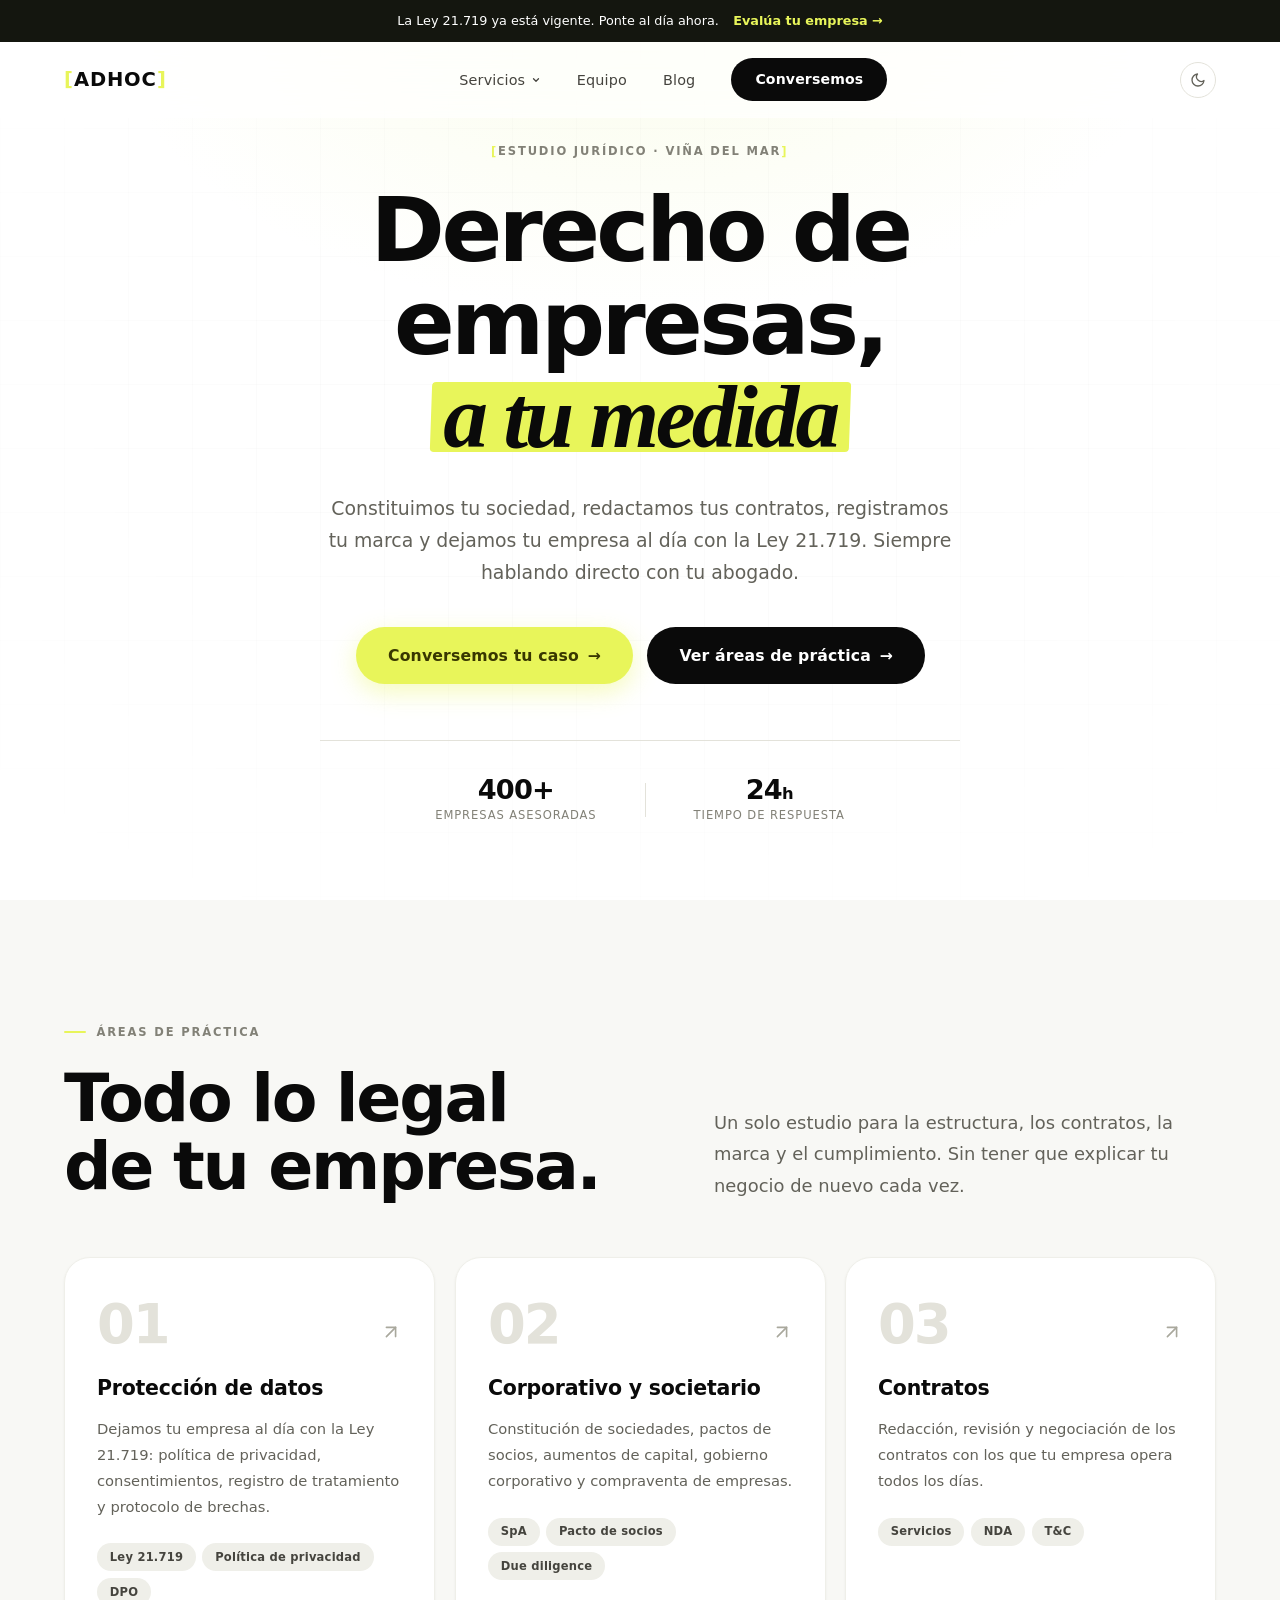
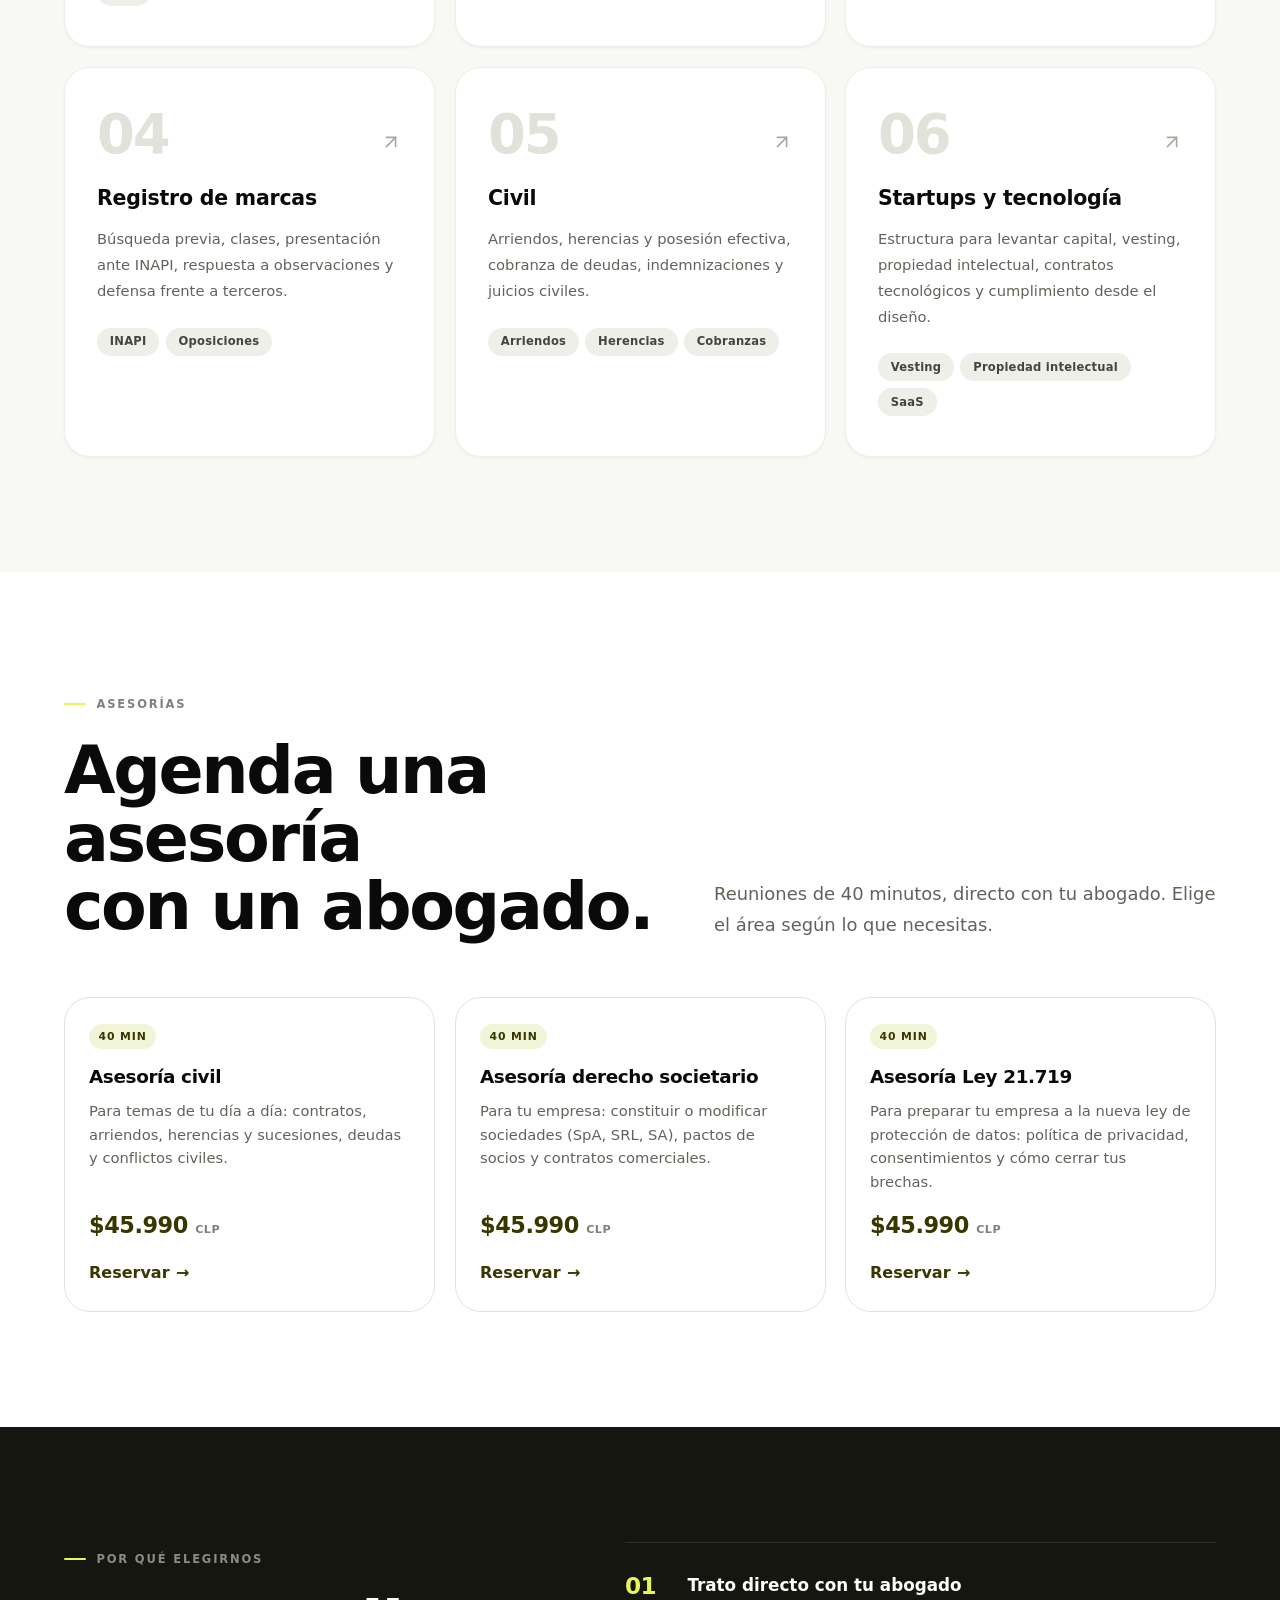
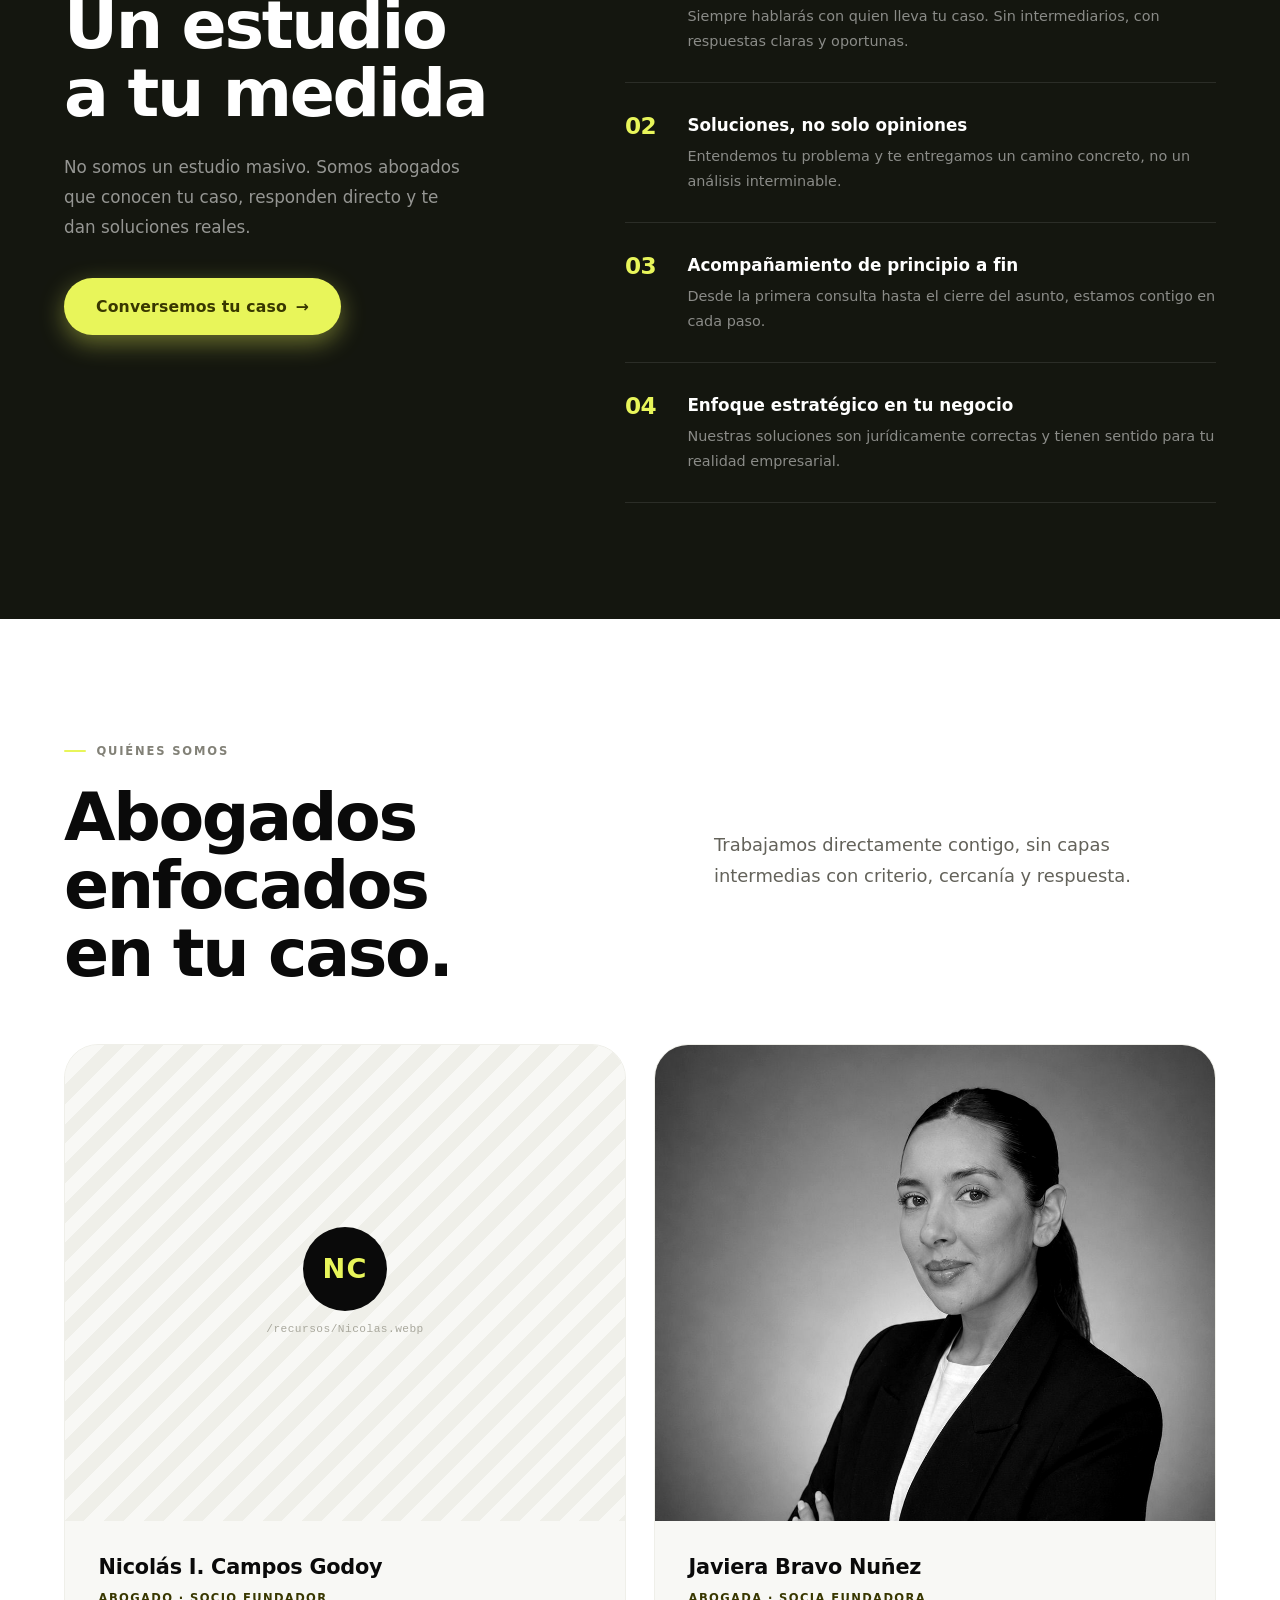
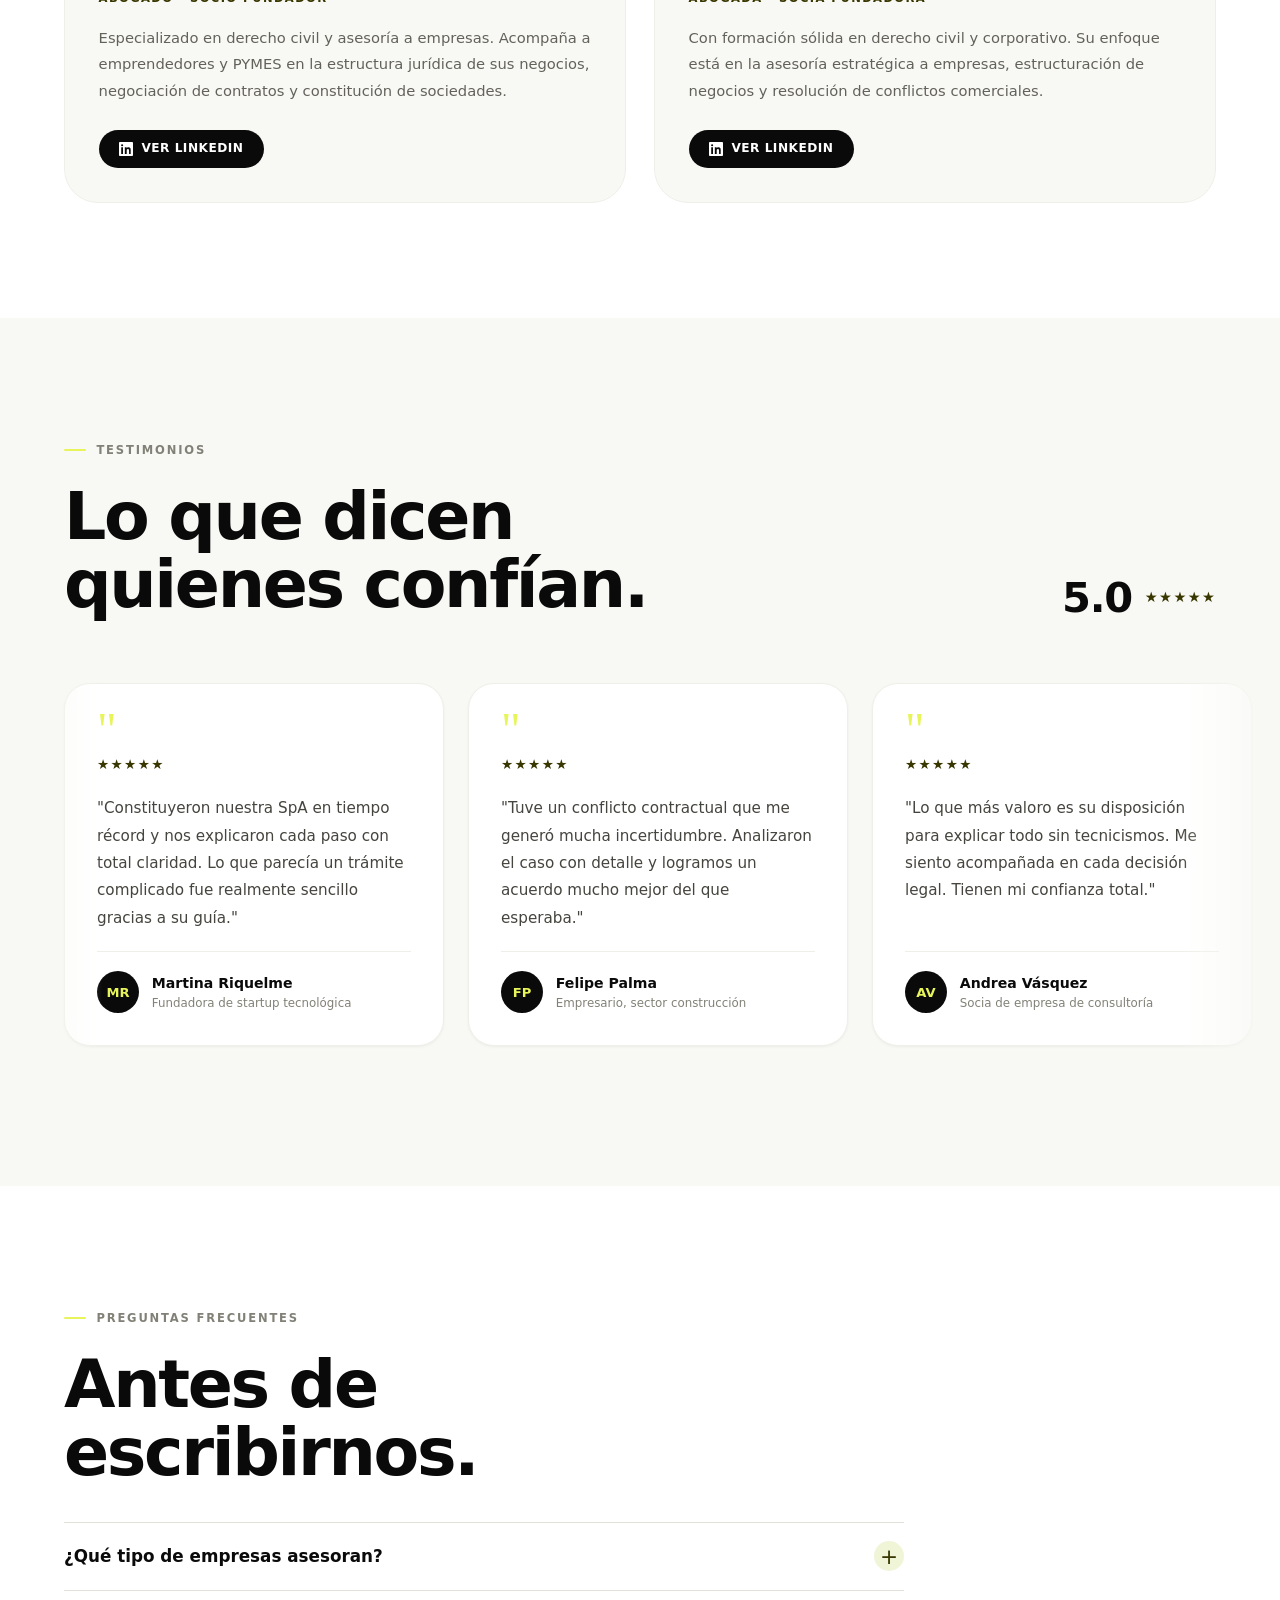
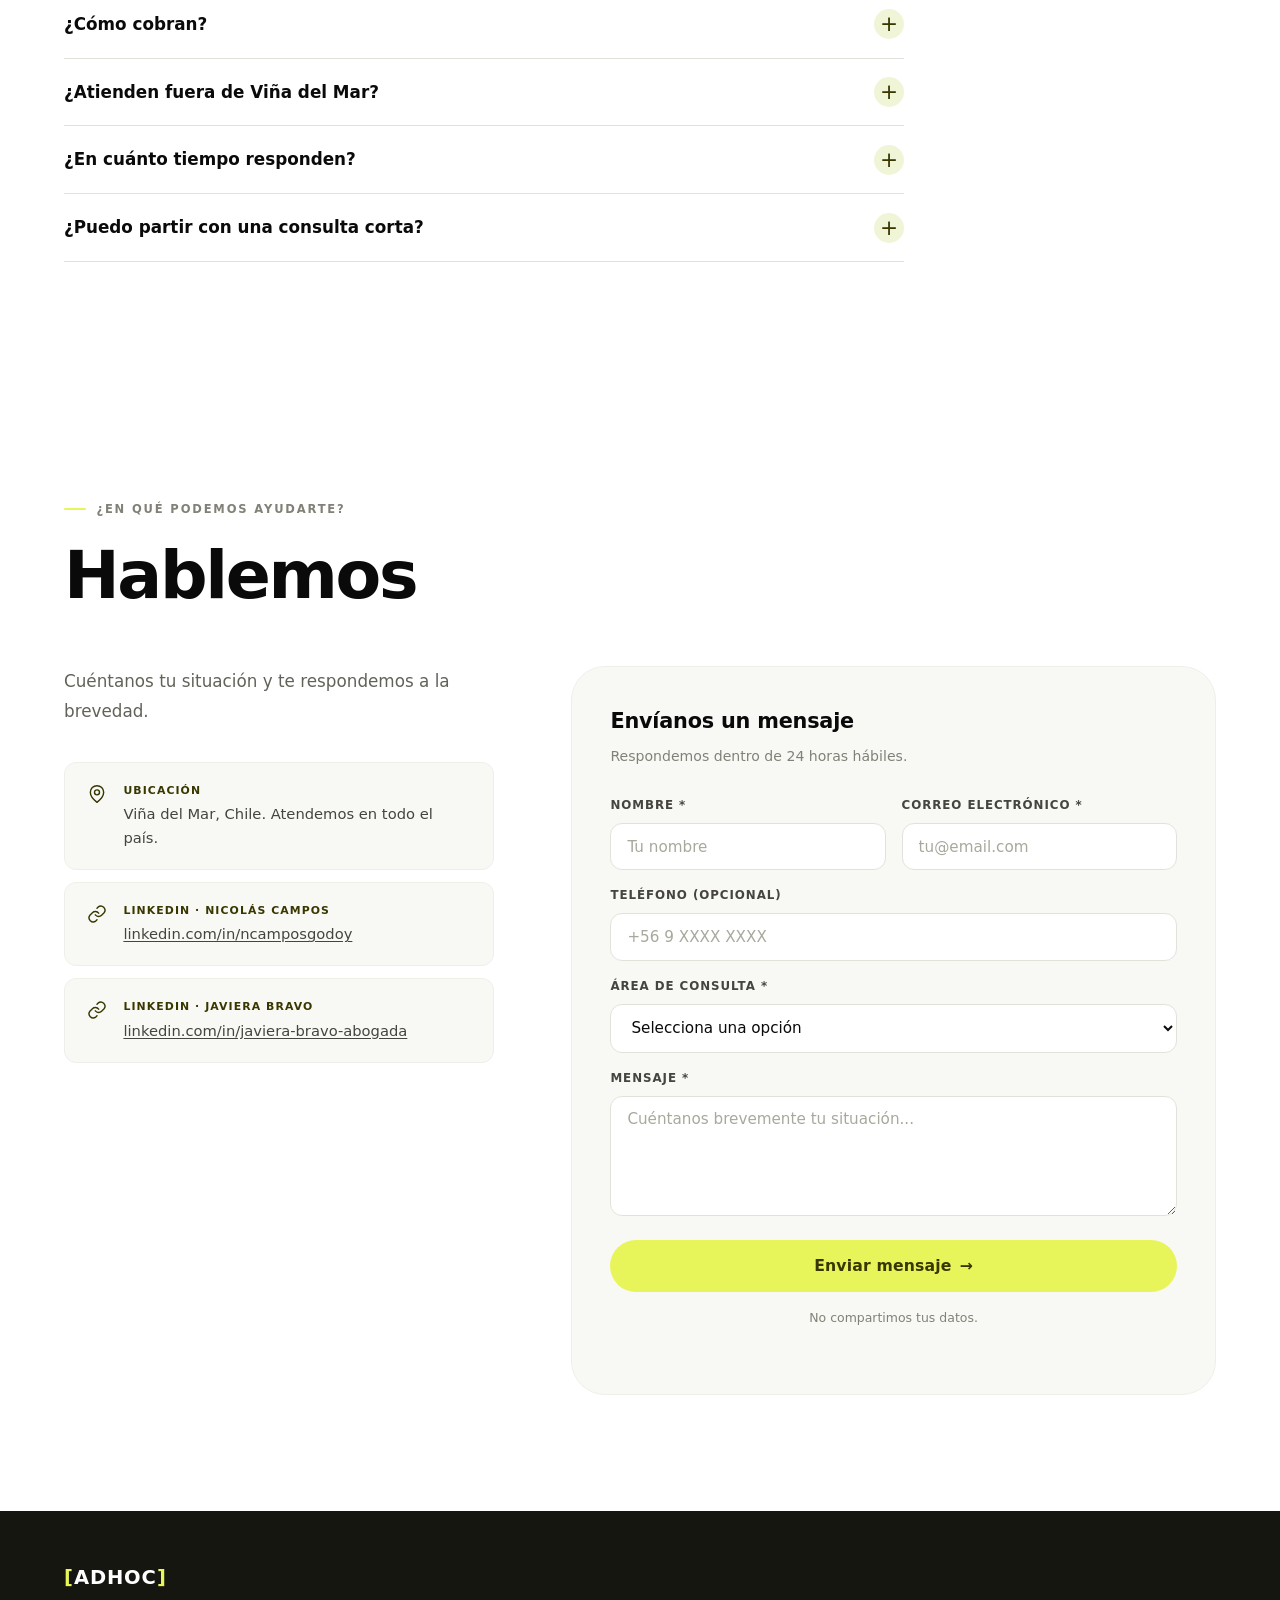
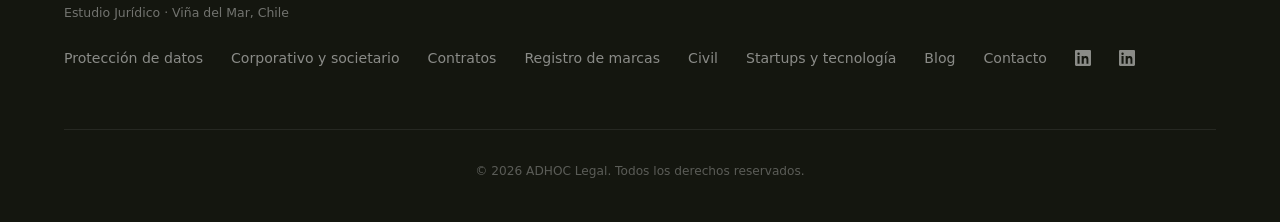
==== commit 8e0d88bc: "Asesorías: botones de reserva apuntan a la agenda de LAWKIT Reemplaza los botones de pago de Flow de" ====
--- a/index.html
+++ b/index.html
@@ -3,8 +3,8 @@
 <head>
   <meta charset="UTF-8" />
   <meta name="viewport" content="width=device-width, initial-scale=1.0" />
-  <title>Ley 21.719: cumple antes del 1 de diciembre | ADHOC Legal</title>
-  <meta name="description" content="¿Tu empresa cumple la nueva Ley 21.719 de protección de datos? Haz el test de riesgo gratis en 2 minutos. Multas de hasta 20.000 UTM. ADHOC Legal, Viña del Mar." />
+  <title>ADHOC Legal | Abogados para empresas en Viña del Mar y todo Chile</title>
+  <meta name="description" content="Estudio jurídico para empresas: Ley 21.719, sociedades, pactos de socios, contratos, registro de marcas y derecho civil. Hablas directo con tu abogado." />
   <link rel="canonical" href="https://adhoclegal.cl/" />
 
   <!-- Open Graph (Instagram, LinkedIn, WhatsApp) -->
@@ -12,33 +12,36 @@
   <meta property="og:locale" content="es_CL" />
   <meta property="og:site_name" content="ADHOC Legal" />
   <meta property="og:url" content="https://adhoclegal.cl/" />
-  <meta property="og:title" content="Ley 21.719: deja tu empresa lista antes del 1 de diciembre" />
-  <meta property="og:description" content="Haz el test de riesgo gratis y descubre si tu empresa cumple la nueva Ley de Protección de Datos. Multas de hasta 20.000 UTM. ADHOC Legal, Viña del Mar." />
+  <meta property="og:title" content="ADHOC Legal | Abogados para empresas en Viña del Mar y todo Chile" />
+  <meta property="og:description" content="Estudio jurídico para empresas: Ley 21.719, sociedades, pactos de socios, contratos, registro de marcas y derecho civil. Hablas directo con tu abogado." />
   <meta property="og:image" content="https://adhoclegal.cl/recursos/og-image.png" />
   <meta property="og:image:width" content="1200" />
   <meta property="og:image:height" content="630" />
-  <meta property="og:image:alt" content="ADHOC Legal: prepárate para la Ley 21.719 de protección de datos." />
+  <meta property="og:image:alt" content="ADHOC Legal, estudio jurídico para empresas en Viña del Mar." />
   <meta name="twitter:card" content="summary_large_image" />
-  <meta name="twitter:title" content="Ley 21.719: deja tu empresa lista antes del 1 de diciembre" />
-  <meta name="twitter:description" content="Haz el test de riesgo gratis y descubre si tu empresa cumple la nueva Ley de Protección de Datos. Multas de hasta 20.000 UTM. ADHOC Legal, Viña del Mar." />
+  <meta name="twitter:title" content="ADHOC Legal | Abogados para empresas en Viña del Mar y todo Chile" />
+  <meta name="twitter:description" content="Estudio jurídico para empresas: Ley 21.719, sociedades, pactos de socios, contratos, registro de marcas y derecho civil. Hablas directo con tu abogado." />
   <meta name="twitter:image" content="https://adhoclegal.cl/recursos/og-image.png" />
 
   <link rel="icon" href="data:image/svg+xml,%3Csvg xmlns='http://www.w3.org/2000/svg' viewBox='0 0 64 64'%3E%3Crect width='64' height='64' rx='14' fill='%230a0a0a'/%3E%3Ctext x='32' y='45' font-family='Space Grotesk, Arial, sans-serif' font-size='34' font-weight='700' text-anchor='middle'%3E%3Ctspan fill='%23E8F55A'%3E%5B%3C/tspan%3E%3Ctspan fill='%23ffffff'%3EA%3C/tspan%3E%3Ctspan fill='%23E8F55A'%3E%5D%3C/tspan%3E%3C/text%3E%3C/svg%3E" />
-  <link rel="stylesheet" href="recursos/fonts/fonts.css" />
-  <link rel="stylesheet" href="adhoc-styles.css?v=7" />
-  <script>(function(){var t=localStorage.getItem('adhoc-theme');if(t==='dark')document.documentElement.setAttribute('data-theme','dark');}());</script>
-
-  <!-- Datos estructurados: estudio jurídico (SEO local) -->
+  <link rel="stylesheet" href="/recursos/fonts/fonts.css" />
+  <link rel="stylesheet" href="/adhoc-styles.css?v=8" />
+  <script src="/theme-init.js?v=3"></script>
+
   <script type="application/ld+json">
   {
     "@context": "https://schema.org",
     "@type": "LegalService",
     "name": "ADHOC Legal",
-    "description": "Estudio jurídico especializado en el cumplimiento de la Ley 21.719 de Protección de Datos Personales en Chile.",
+    "description": "Estudio jurídico chileno enfocado en empresas: protección de datos (Ley 21.719), derecho corporativo y societario, contratos, registro de marcas, derecho civil y asesoría a startups.",
     "url": "https://adhoclegal.cl/",
     "image": "https://adhoclegal.cl/recursos/og-image.png",
     "inLanguage": "es-CL",
-    "areaServed": ["Viña del Mar", "Valparaíso", "Chile"],
+    "areaServed": [
+      "Viña del Mar",
+      "Valparaíso",
+      "Chile"
+    ],
     "address": {
       "@type": "PostalAddress",
       "addressLocality": "Viña del Mar",
@@ -46,67 +49,161 @@
       "addressCountry": "CL"
     },
     "priceRange": "$$",
-    "makesOffer": {
-      "@type": "Offer",
-      "price": "99990",
-      "priceCurrency": "CLP",
-      "priceSpecification": {
-        "@type": "PriceSpecification",
-        "price": "99990",
-        "priceCurrency": "CLP",
-        "valueAddedTaxIncluded": true
+    "knowsAbout": [
+      "Ley 21.719",
+      "Protección de datos personales",
+      "Derecho societario",
+      "Pactos de socios",
+      "Contratos comerciales",
+      "Registro de marcas",
+      "Derecho civil",
+      "Startups"
+    ],
+    "hasOfferCatalog": {
+      "@type": "OfferCatalog",
+      "name": "Áreas de práctica",
+      "itemListElement": [
+        {
+          "@type": "Offer",
+          "itemOffered": {
+            "@type": "Service",
+            "name": "Protección de datos",
+            "url": "https://adhoclegal.cl/proteccion-de-datos/"
+          }
+        },
+        {
+          "@type": "Offer",
+          "itemOffered": {
+            "@type": "Service",
+            "name": "Corporativo y societario",
+            "url": "https://adhoclegal.cl/corporativo-societario/"
+          }
+        },
+        {
+          "@type": "Offer",
+          "itemOffered": {
+            "@type": "Service",
+            "name": "Contratos",
+            "url": "https://adhoclegal.cl/contratos/"
+          }
+        },
+        {
+          "@type": "Offer",
+          "itemOffered": {
+            "@type": "Service",
+            "name": "Registro de marcas",
+            "url": "https://adhoclegal.cl/registro-de-marcas/"
+          }
+        },
+        {
+          "@type": "Offer",
+          "itemOffered": {
+            "@type": "Service",
+            "name": "Civil",
+            "url": "https://adhoclegal.cl/civil/"
+          }
+        },
+        {
+          "@type": "Offer",
+          "itemOffered": {
+            "@type": "Service",
+            "name": "Startups y tecnología",
+            "url": "https://adhoclegal.cl/startups/"
+          }
+        }
+      ]
+    },
+    "founder": [
+      {
+        "@type": "Person",
+        "name": "Nicolás Campos Godoy",
+        "jobTitle": "Abogado · Derecho Civil",
+        "sameAs": "https://www.linkedin.com/in/ncamposgodoy/"
       },
-      "itemOffered": {
-        "@type": "Service",
-        "name": "Diagnóstico de cumplimiento Ley 21.719",
-        "description": "Diagnóstico del nivel de cumplimiento de una empresa frente a la Ley 21.719 de Protección de Datos, revisado y firmado por abogada, con identificación de brechas y recomendaciones, más una conversación con un abogado."
+      {
+        "@type": "Person",
+        "name": "Javiera Bravo Núñez",
+        "jobTitle": "Abogada · Derecho de Empresas",
+        "sameAs": "https://www.linkedin.com/in/javiera-bravo-abogada/"
       }
-    },
-    "knowsAbout": ["Ley 21.719", "Protección de Datos Personales", "Política de privacidad", "Cumplimiento normativo", "DPO"],
-    "founder": [
-      { "@type": "Person", "name": "Nicolás Campos Godoy", "jobTitle": "Abogado · Derecho Civil", "sameAs": "https://www.linkedin.com/in/ncamposgodoy/" },
-      { "@type": "Person", "name": "Javiera Bravo Núñez", "jobTitle": "Abogada · Derecho de Empresas", "sameAs": "https://www.linkedin.com/in/javiera-bravo-abogada/" }
     ]
   }
   </script>
 
-  <!-- Datos estructurados: preguntas frecuentes (puede ganar resultados enriquecidos) -->
   <script type="application/ld+json">
   {
     "@context": "https://schema.org",
     "@type": "FAQPage",
     "mainEntity": [
-      { "@type": "Question", "name": "¿Qué es la Ley 21.719?", "acceptedAnswer": { "@type": "Answer", "text": "Es la nueva ley chilena de protección de datos personales. Reemplaza a la Ley 19.628 y pone a Chile al nivel del estándar europeo (GDPR). Crea una Agencia de Protección de Datos Personales que fiscaliza y aplica sanciones." } },
-      { "@type": "Question", "name": "¿Desde cuándo rige la Ley 21.719?", "acceptedAnswer": { "@type": "Answer", "text": "Entra en plena vigencia el 1 de diciembre de 2026. Prepararse toma tiempo, así que conviene partir hoy." } },
-      { "@type": "Question", "name": "¿A qué empresas aplica la Ley 21.719?", "acceptedAnswer": { "@type": "Answer", "text": "A toda organización que trate datos de personas: e-commerce, apps, clínicas, pymes y más, sin importar su tamaño." } },
-      { "@type": "Question", "name": "¿Qué multas tiene la Ley 21.719?", "acceptedAnswer": { "@type": "Answer", "text": "Hasta 20.000 UTM (cerca de 1.400 millones de pesos). En caso de reincidencia, hasta el 4% de los ingresos anuales." } },
-      { "@type": "Question", "name": "¿Las pymes tienen plazo extra?", "acceptedAnswer": { "@type": "Answer", "text": "En los primeros 12 meses (diciembre de 2026 a diciembre de 2027) pueden recibir una amonestación escrita en vez de multa por primeras infracciones. Es una ventana para corregir, no para ignorar la ley." } },
-      { "@type": "Question", "name": "¿Qué necesito para cumplir la Ley 21.719?", "acceptedAnswer": { "@type": "Answer", "text": "Política de privacidad clara, consentimientos válidos, registro de actividades de tratamiento, contratos con proveedores, protocolo de brechas y, en ciertos casos, un Delegado de Protección de Datos (DPO)." } },
-      { "@type": "Question", "name": "¿El test de riesgo es asesoría legal?", "acceptedAnswer": { "@type": "Answer", "text": "Es una orientación preliminar para conocer tu nivel de riesgo. La asesoría formal viene en la revisión con un abogado del estudio." } }
+      {
+        "@type": "Question",
+        "name": "¿Qué tipo de empresas asesoran?",
+        "acceptedAnswer": {
+          "@type": "Answer",
+          "text": "Pymes, startups, empresas familiares y profesionales independientes. Trabajamos con quien necesita un abogado que entienda el negocio, no solo la norma."
+        }
+      },
+      {
+        "@type": "Question",
+        "name": "¿Cómo cobran?",
+        "acceptedAnswer": {
+          "@type": "Answer",
+          "text": "Depende del asunto. Los trabajos con alcance definido, como constituir una sociedad, redactar un contrato o registrar una marca, se cobran con honorario fijo. El acompañamiento continuo se acuerda como plan mensual. En todos los casos te damos el costo antes de empezar."
+        }
+      },
+      {
+        "@type": "Question",
+        "name": "¿Atienden fuera de Viña del Mar?",
+        "acceptedAnswer": {
+          "@type": "Answer",
+          "text": "Sí. Estamos en Viña del Mar y trabajamos con clientes de todo Chile por videollamada y firma electrónica cuando la ley lo permite."
+        }
+      },
+      {
+        "@type": "Question",
+        "name": "¿En cuánto tiempo responden?",
+        "acceptedAnswer": {
+          "@type": "Answer",
+          "text": "Dentro de 24 horas hábiles, y siempre te responde el abogado que va a llevar tu asunto."
+        }
+      },
+      {
+        "@type": "Question",
+        "name": "¿Puedo partir con una consulta corta?",
+        "acceptedAnswer": {
+          "@type": "Answer",
+          "text": "Sí. Tenemos asesorías de 40 minutos con precio fijo para resolver una duda concreta o para evaluar tu caso antes de tomar una decisión."
+        }
+      }
     ]
   }
   </script>
 </head>
 <body>
 
-<!-- BARRA DE ANUNCIO (urgencia) -->
-<a class="announce" id="announce" href="#evaluacion">
+<!-- BARRA DE ANUNCIO (Ley 21.719) -->
+<a class="announce" id="announce" href="/proteccion-de-datos/#evaluacion">
   <span class="announce-txt">⏳ La Ley 21.719 entra en vigencia el 1 de diciembre de 2026. Faltan <strong id="announce-days">—</strong> días.</span>
   <span class="announce-cta">Haz el test de riesgo gratis <span class="arr">→</span></span>
 </a>
 
-<!-- NAV -->
 <nav>
-  <a href="#hero" class="nav-logo"><span class="br">[</span><span class="wm-txt">ADHOC</span><span class="br">]</span></a>
+  <a href="/" class="nav-logo"><span class="br">[</span><span class="wm-txt">ADHOC</span><span class="br">]</span></a>
   <ul class="nav-links" id="navLinks">
-    <li><a href="#ley">La Ley 21.719</a></li>
-    <li><a href="#evaluacion">Test de riesgo</a></li>
-    <li><a href="#informe">Diagnóstico completo</a></li>
-    <li><a href="#asesoria">Asesorías</a></li>
-    <li><a href="#charlas">Charlas</a></li>
+    <li class="has-sub">
+      <a href="/#servicios" class="sub-top">Servicios <svg class="sub-chev" width="10" height="10" viewBox="0 0 24 24" fill="none" stroke="currentColor" stroke-width="3" stroke-linecap="round" stroke-linejoin="round" aria-hidden="true"><polyline points="6 9 12 15 18 9"/></svg></a>
+      <ul class="sub-menu">
+      <li><a href="/proteccion-de-datos/">Protección de datos</a></li>
+      <li><a href="/corporativo-societario/">Corporativo y societario</a></li>
+      <li><a href="/contratos/">Contratos</a></li>
+      <li><a href="/registro-de-marcas/">Registro de marcas</a></li>
+      <li><a href="/civil/">Civil</a></li>
+      <li><a href="/startups/">Startups y tecnología</a></li>
+      </ul>
+    </li>
+    <li><a href="/#equipo">Equipo</a></li>
     <li><a href="/blog/">Blog</a></li>
-    <li><a href="#faq">Preguntas</a></li>
-    <li><a href="#contacto" class="nav-cta">Agenda</a></li>
+    <li><a href="/#contacto" class="nav-cta">Conversemos</a></li>
   </ul>
   <button class="theme-toggle" id="themeToggle" aria-label="Cambiar modo visual">
     <svg class="icon-moon" width="16" height="16" viewBox="0 0 24 24" fill="none" stroke="currentColor" stroke-width="2" stroke-linecap="round" stroke-linejoin="round"><path d="M21 12.79A9 9 0 1 1 11.21 3 7 7 0 0 0 21 12.79z"/></svg>
@@ -121,32 +218,18 @@
 <section id="hero">
   <div class="hero-grid" aria-hidden="true"></div>
   <div class="hero-inner">
-    <div class="hero-badge reveal"><span class="br">[</span>LEY 21.719 · PROTECCIÓN DE DATOS<span class="br">]</span></div>
+    <div class="hero-badge reveal"><span class="br">[</span>ESTUDIO JURÍDICO · VIÑA DEL MAR<span class="br">]</span></div>
     <h1 class="hero-title reveal" data-delay="80">
-      Prepárate para la<br/><span class="accent">Ley 21.719</span>
+      Derecho de empresas,<br/><span class="accent">a tu medida</span>
     </h1>
-    <!-- H1-B (test A/B): Cumple la nueva Ley de Datos -->
-    <!-- H1-C (test A/B): Tu empresa, lista para la ley -->
     <p class="hero-subtitle reveal" data-delay="200">
-      Multas de hasta 20.000 UTM por no cumplir. Haz el test de riesgo gratis en 2 minutos.
+      Constituimos tu sociedad, redactamos tus contratos, registramos tu marca y dejamos tu empresa al día con la Ley 21.719. Siempre hablando directo con tu abogado.
     </p>
-
-    <!-- CONTADOR REGRESIVO Ley 21.719 -->
-    <div class="hero-countdown reveal" data-delay="280" role="timer" aria-label="Cuenta regresiva para la entrada en vigencia de la Ley 21.719">
-      <div class="cd-label">Faltan para el 1 de diciembre de 2026:</div>
-      <div class="cd-units" id="countdown">
-        <div class="cd-unit"><span class="cd-num" data-cd="days">—</span><span class="cd-tag">días</span></div>
-        <div class="cd-unit"><span class="cd-num" data-cd="hours">—</span><span class="cd-tag">hrs</span></div>
-        <div class="cd-unit"><span class="cd-num" data-cd="mins">—</span><span class="cd-tag">min</span></div>
-        <div class="cd-unit"><span class="cd-num" data-cd="secs">—</span><span class="cd-tag">seg</span></div>
-      </div>
-    </div>
-
-    <div class="hero-actions reveal" data-delay="380">
-      <a href="#evaluacion" class="btn btn-primary">Haz el test de riesgo gratis <span class="arr">→</span></a>
-      <a href="#informe" class="btn btn-dark">Conoce el diagnóstico <span class="arr">→</span></a>
-    </div>
-    <div class="hero-trust reveal" data-delay="500">
+    <div class="hero-actions reveal" data-delay="300">
+      <a href="#contacto" class="btn btn-primary">Conversemos tu caso <span class="arr">→</span></a>
+      <a href="#servicios" class="btn btn-dark">Ver áreas de práctica <span class="arr">→</span></a>
+    </div>
+    <div class="hero-trust reveal" data-delay="440">
       <div class="ht-item">
         <div class="ht-num"><span data-count="400" data-decimals="0">400</span>+</div>
         <div class="ht-label">Empresas asesoradas</div>
@@ -160,96 +243,75 @@
   </div>
 </section>
 
-<!-- QUÉ ES LA LEY 21.719 -->
-<section id="ley">
-  <div class="section-inner">
-    <div class="eyebrow reveal">Ley 21.719 · Protección de datos</div>
-    <h2 class="section-title reveal" data-delay="80">¿Qué es la Ley 21.719<br/>y por qué te afecta?</h2>
-
-    <div class="qtabs reveal" data-delay="140">
-      <div class="qtabs-nav" role="tablist" aria-label="Aspectos de la Ley 21.719">
-        <button class="qtab is-on" type="button" role="tab" aria-selected="true" data-q="0">Qué cambia</button>
-        <button class="qtab" type="button" role="tab" aria-selected="false" data-q="1">A quién aplica</button>
-        <button class="qtab" type="button" role="tab" aria-selected="false" data-q="2">Cuánto arriesgas</button>
-        <button class="qtab" type="button" role="tab" aria-selected="false" data-q="3">Hasta cuándo</button>
-      </div>
-      <div class="qtabs-panel" id="qPanel" role="tabpanel" aria-live="polite">
-        <span class="qtabs-num">01</span>
-        <h3 class="qtabs-h">Chile estrena su "GDPR"</h3>
-        <p class="qtabs-p">La Ley 21.719 reemplaza a la antigua Ley 19.628 y eleva la exigencia para cualquier empresa que trate datos personales.</p>
-        <div class="qtabs-tags"><span class="service-tag-item">GDPR chileno</span><span class="service-tag-item">Reemplaza la Ley 19.628</span></div>
-      </div>
-    </div>
-  </div>
-</section>
-
-<!-- CÓMO TE DEJAMOS LISTO -->
-<section id="pasos">
+<!-- ÁREAS DE PRÁCTICA -->
+<section id="servicios">
   <div class="section-inner">
     <div class="services-top">
       <div>
-        <div class="eyebrow reveal">Cómo funciona</div>
-        <h2 class="section-title reveal" data-delay="80">Saber si cumples,<br/>en 3 pasos simples.</h2>
-      </div>
-      <p class="lede reveal" data-delay="160">Empezar es sin compromiso. Respondes el test de riesgo, conoces tu nivel de exposición y, si quieres el análisis completo, recibes tu diagnóstico de cumplimiento firmado por abogada.</p>
-    </div>
-    <div class="services-grid" data-stagger="120">
-      <div class="service-card reveal">
-        <div class="service-head"><div class="service-num">01</div></div>
-        <div class="service-title">Test de riesgo</div>
-        <p class="service-text">Respondes 7 preguntas online y conoces en 2 minutos tu nivel de riesgo frente a la Ley 21.719. Gratis y sin compromiso.</p>
-      </div>
-      <div class="service-card reveal">
-        <div class="service-head"><div class="service-num">02</div></div>
-        <div class="service-title">Diagnóstico completo</div>
-        <p class="service-text">Por $195.990 recibes tu diagnóstico de cumplimiento, revisado y firmado por abogada: tu nivel frente a la ley, tus brechas priorizadas y qué hacer para cerrarlas.</p>
-      </div>
-      <div class="service-card reveal">
-        <div class="service-head"><div class="service-num">03</div></div>
-        <div class="service-title">Asesoría para avanzar</div>
-        <p class="service-text">Conversas con un abogado del estudio para resolver tus dudas y definir los próximos pasos según el caso de tu empresa.</p>
-      </div>
-    </div>
-    <div class="pasos-cta reveal" data-delay="120">
-      <a href="#evaluacion" class="btn btn-primary">Haz el test de riesgo gratis <span class="arr">→</span></a>
+        <div class="eyebrow reveal">Áreas de práctica</div>
+        <h2 class="section-title reveal" data-delay="80">Todo lo legal<br/>de tu empresa.</h2>
+      </div>
+      <p class="lede reveal" data-delay="160">Un solo estudio para la estructura, los contratos, la marca y el cumplimiento. Sin tener que explicar tu negocio de nuevo cada vez.</p>
+    </div>
+    <div class="services-grid" data-stagger="90">
+      <a class="service-card reveal" href="/proteccion-de-datos/">
+        <div class="service-head">
+          <span class="service-num">01</span>
+          <svg class="service-ico" viewBox="0 0 24 24" fill="none" stroke="currentColor" stroke-width="1.8" stroke-linecap="round" stroke-linejoin="round"><line x1="7" y1="17" x2="17" y2="7"/><polyline points="7 7 17 7 17 17"/></svg>
+        </div>
+        <h3 class="service-title">Protección de datos</h3>
+        <p class="service-text">Dejamos tu empresa al día con la Ley 21.719: política de privacidad, consentimientos, registro de tratamiento y protocolo de brechas.</p>
+        <div class="service-tags"><span class="service-tag-item">Ley 21.719</span><span class="service-tag-item">Política de privacidad</span><span class="service-tag-item">DPO</span></div>
+      </a>
+      <a class="service-card reveal" href="/corporativo-societario/">
+        <div class="service-head">
+          <span class="service-num">02</span>
+          <svg class="service-ico" viewBox="0 0 24 24" fill="none" stroke="currentColor" stroke-width="1.8" stroke-linecap="round" stroke-linejoin="round"><line x1="7" y1="17" x2="17" y2="7"/><polyline points="7 7 17 7 17 17"/></svg>
+        </div>
+        <h3 class="service-title">Corporativo y societario</h3>
+        <p class="service-text">Constitución de sociedades, pactos de socios, aumentos de capital, gobierno corporativo y compraventa de empresas.</p>
+        <div class="service-tags"><span class="service-tag-item">SpA</span><span class="service-tag-item">Pacto de socios</span><span class="service-tag-item">Due diligence</span></div>
+      </a>
+      <a class="service-card reveal" href="/contratos/">
+        <div class="service-head">
+          <span class="service-num">03</span>
+          <svg class="service-ico" viewBox="0 0 24 24" fill="none" stroke="currentColor" stroke-width="1.8" stroke-linecap="round" stroke-linejoin="round"><line x1="7" y1="17" x2="17" y2="7"/><polyline points="7 7 17 7 17 17"/></svg>
+        </div>
+        <h3 class="service-title">Contratos</h3>
+        <p class="service-text">Redacción, revisión y negociación de los contratos con los que tu empresa opera todos los días.</p>
+        <div class="service-tags"><span class="service-tag-item">Servicios</span><span class="service-tag-item">NDA</span><span class="service-tag-item">T&amp;C</span></div>
+      </a>
+      <a class="service-card reveal" href="/registro-de-marcas/">
+        <div class="service-head">
+          <span class="service-num">04</span>
+          <svg class="service-ico" viewBox="0 0 24 24" fill="none" stroke="currentColor" stroke-width="1.8" stroke-linecap="round" stroke-linejoin="round"><line x1="7" y1="17" x2="17" y2="7"/><polyline points="7 7 17 7 17 17"/></svg>
+        </div>
+        <h3 class="service-title">Registro de marcas</h3>
+        <p class="service-text">Búsqueda previa, clases, presentación ante INAPI, respuesta a observaciones y defensa frente a terceros.</p>
+        <div class="service-tags"><span class="service-tag-item">INAPI</span><span class="service-tag-item">Oposiciones</span></div>
+      </a>
+      <a class="service-card reveal" href="/civil/">
+        <div class="service-head">
+          <span class="service-num">05</span>
+          <svg class="service-ico" viewBox="0 0 24 24" fill="none" stroke="currentColor" stroke-width="1.8" stroke-linecap="round" stroke-linejoin="round"><line x1="7" y1="17" x2="17" y2="7"/><polyline points="7 7 17 7 17 17"/></svg>
+        </div>
+        <h3 class="service-title">Civil</h3>
+        <p class="service-text">Arriendos, herencias y posesión efectiva, cobranza de deudas, indemnizaciones y juicios civiles.</p>
+        <div class="service-tags"><span class="service-tag-item">Arriendos</span><span class="service-tag-item">Herencias</span><span class="service-tag-item">Cobranzas</span></div>
+      </a>
+      <a class="service-card reveal" href="/startups/">
+        <div class="service-head">
+          <span class="service-num">06</span>
+          <svg class="service-ico" viewBox="0 0 24 24" fill="none" stroke="currentColor" stroke-width="1.8" stroke-linecap="round" stroke-linejoin="round"><line x1="7" y1="17" x2="17" y2="7"/><polyline points="7 7 17 7 17 17"/></svg>
+        </div>
+        <h3 class="service-title">Startups y tecnología</h3>
+        <p class="service-text">Estructura para levantar capital, vesting, propiedad intelectual, contratos tecnológicos y cumplimiento desde el diseño.</p>
+        <div class="service-tags"><span class="service-tag-item">Vesting</span><span class="service-tag-item">Propiedad intelectual</span><span class="service-tag-item">SaaS</span></div>
+      </a>
     </div>
   </div>
 </section>
 
-<!-- EL INFORME -->
-<section id="informe">
-  <div class="section-inner">
-    <div class="services-top">
-      <div>
-        <div class="eyebrow reveal">El diagnóstico</div>
-        <h2 class="section-title reveal" data-delay="80">Tu diagnóstico de cumplimiento,<br/>claro y al grano.</h2>
-      </div>
-      <p class="lede reveal" data-delay="160">Primero respondes el test de riesgo gratis. Si quieres ir a fondo, tu diagnóstico de cumplimiento te muestra en qué estás cumpliendo, dónde tienes brechas y cómo empezar a cerrarlas, en un informe firmado por abogada.</p>
-    </div>
-    <div class="informe-deal reveal" data-delay="120">
-      <div class="deal-main">
-        <span class="deal-badge">Disponible ahora</span>
-        <h3 class="deal-name">Diagnóstico de cumplimiento Ley 21.719</h3>
-        <p class="deal-lead">Tu diagnóstico de cumplimiento entregado como un informe claro y firmado por abogada, más una conversación con un abogado del estudio para resolver tus dudas.</p>
-        <ul class="deal-list">
-          <li>Tu nivel de cumplimiento frente a la Ley 21.719</li>
-          <li>Tus principales brechas y riesgos de sanción</li>
-          <li>Recomendaciones priorizadas para empezar a regularizar</li>
-          <li>Una conversación con un abogado del estudio</li>
-        </ul>
-      </div>
-      <aside class="deal-buy">
-        <span class="deal-from">Diagnóstico de cumplimiento</span>
-        <span class="deal-price">$195.990</span>
-        <span class="deal-cur">CLP · precio único, exento de IVA</span>
-        <a href="https://www.flow.cl/btn.php?token=fa04fb3d9a05ffd68e4a912e08dc8a633f5d75a9" target="_blank" rel="noopener" class="btn btn-primary deal-cta">Quiero mi diagnóstico <span class="arr">→</span></a>
-        <p class="deal-reassure">Pago seguro con Flow (Webpay y tarjetas). Apenas completas el pago, te contactamos para iniciar tu diagnóstico.</p>
-      </aside>
-    </div>
-  </div>
-</section>
-
-<!-- ASESORÍAS -->
 <section id="asesoria">
   <div class="section-inner">
     <div class="services-top">
@@ -265,206 +327,26 @@
         <h3 class="aseso-title">Asesoría civil</h3>
         <p class="aseso-desc">Para temas de tu día a día: contratos, arriendos, herencias y sucesiones, deudas y conflictos civiles.</p>
         <div class="aseso-price">$45.990 <span class="aseso-cur">CLP</span></div>
-        <a href="https://www.flow.cl/btn.php?token=q4f7e5a80c1495c825fa80f5c44d4502f3cb8ebe" target="_blank" rel="noopener" class="aseso-cta">Reservar <span class="arr">→</span></a>
+        <a href="https://lawkit.cl/agendar/adhoc-legal?s=3" target="_blank" rel="noopener" class="aseso-cta">Reservar <span class="arr">→</span></a>
       </div>
       <div class="aseso-card reveal">
         <span class="aseso-dur">40 min</span>
         <h3 class="aseso-title">Asesoría derecho societario</h3>
         <p class="aseso-desc">Para tu empresa: constituir o modificar sociedades (SpA, SRL, SA), pactos de socios y contratos comerciales.</p>
         <div class="aseso-price">$45.990 <span class="aseso-cur">CLP</span></div>
-        <a href="https://www.flow.cl/btn.php?token=se72c02707dabd15b1bcf936ee81036929c423d4" target="_blank" rel="noopener" class="aseso-cta">Reservar <span class="arr">→</span></a>
+        <a href="https://lawkit.cl/agendar/adhoc-legal?s=2" target="_blank" rel="noopener" class="aseso-cta">Reservar <span class="arr">→</span></a>
       </div>
       <div class="aseso-card reveal">
         <span class="aseso-dur">40 min</span>
         <h3 class="aseso-title">Asesoría Ley 21.719</h3>
         <p class="aseso-desc">Para preparar tu empresa a la nueva ley de protección de datos: política de privacidad, consentimientos y cómo cerrar tus brechas.</p>
         <div class="aseso-price">$45.990 <span class="aseso-cur">CLP</span></div>
-        <a href="https://www.flow.cl/btn.php?token=ga148588906d6fed20e98f59252941c2f807ec33" target="_blank" rel="noopener" class="aseso-cta">Reservar <span class="arr">→</span></a>
+        <a href="https://lawkit.cl/agendar/adhoc-legal?s=1" target="_blank" rel="noopener" class="aseso-cta">Reservar <span class="arr">→</span></a>
       </div>
     </div>
   </div>
 </section>
 
-<!-- CHARLAS PARA EMPRESAS -->
-<section id="charlas">
-  <div class="section-inner">
-    <div class="services-top">
-      <div>
-        <div class="eyebrow reveal">Charlas para empresas</div>
-        <h2 class="section-title reveal" data-delay="80">Capacita a tu equipo<br/>en la Ley 21.719.</h2>
-      </div>
-      <p class="lede reveal" data-delay="160">Charlas prácticas para que tu equipo entienda qué exige la nueva Ley de Protección de Datos y cómo aplicarla en el día a día. Las adaptamos a tu industria y a tu nivel de avance.</p>
-    </div>
-    <div class="informe-deal reveal" data-delay="120">
-      <div class="deal-main">
-        <span class="deal-badge">Para empresas</span>
-        <h3 class="deal-name">Charla de cumplimiento Ley 21.719</h3>
-        <p class="deal-lead">Una sesión dictada por un abogado del estudio, pensada para equipos que necesitan ponerse al día antes de que la ley entre en plena vigencia.</p>
-        <ul class="deal-list">
-          <li>Qué cambia con la Ley 21.719 y a quiénes obliga</li>
-          <li>Obligaciones clave: consentimiento, derechos de los titulares y brechas</li>
-          <li>Riesgos de sanción y cómo evitarlos en la práctica</li>
-          <li>Espacio de preguntas adaptado a tu empresa</li>
-        </ul>
-      </div>
-      <aside class="deal-buy">
-        <span class="deal-from">Para tu equipo · online o presencial</span>
-        <span class="deal-cur" style="margin-bottom:.9rem;">Contenido y duración a la medida de tu organización.</span>
-        <a href="#contacto" class="btn btn-primary deal-cta">Conversemos tu charla <span class="arr">→</span></a>
-        <p class="deal-reassure">Nos cuentas el tamaño de tu equipo y tu industria, y te enviamos una propuesta a medida.</p>
-      </aside>
-    </div>
-  </div>
-</section>
-
-<!-- EVALUACIÓN LEY 21.719 -->
-<section id="evaluacion">
-  <div class="section-inner">
-    <div class="fnl-head">
-      <div class="eyebrow reveal">Test de riesgo · gratis</div>
-      <h2 class="section-title reveal" data-delay="80">¿Tu organización cumple<br/>con la <span class="accent">nueva ley de datos</span>?</h2>
-      <p class="lede reveal" data-delay="160">Responde 7 preguntas y descubre en menos de dos minutos tu nivel de exposición frente a la nueva Ley de Protección de Datos de Chile.</p>
-    </div>
-
-    <div class="fnl reveal" data-delay="220">
-      <section class="screen" id="fnl-quiz">
-        <div class="card">
-          <div class="brand"><span class="wm"><span class="br">[</span>ADHOC<span class="br">]</span></span><span class="legal-tag">Legal</span></div>
-          <div>
-            <h3 class="q-title">Evaluación de cumplimiento Ley N° 21.719</h3>
-            <p class="q-sub">Responde 7 preguntas y descubre el nivel de exposición de tu organización frente a la nueva Ley de Protección de Datos.</p>
-            <div class="step-row">
-              <span class="step-label" id="fnl-step">Paso 1 de 7</span>
-              <span class="shield" aria-hidden="true"><svg viewBox="0 0 24 24" fill="none" stroke="currentColor" stroke-width="2" stroke-linecap="round" stroke-linejoin="round"><path d="M12 22s8-4 8-10V5l-8-3-8 3v7c0 6 8 10 8 10z"/></svg></span>
-            </div>
-            <div class="progress"><i id="fnl-progress"></i></div>
-          </div>
-          <div class="question" id="fnl-host" aria-live="polite"></div>
-          <div class="legal" id="fnl-legal" hidden>
-            <span class="ic" aria-hidden="true"><svg viewBox="0 0 24 24" fill="none" stroke="currentColor" stroke-width="2" stroke-linecap="round" stroke-linejoin="round"><path d="M10.29 3.86 1.82 18a2 2 0 0 0 1.71 3h16.94a2 2 0 0 0 1.71-3L13.71 3.86a2 2 0 0 0-3.42 0z"/><line x1="12" y1="9" x2="12" y2="13"/><line x1="12" y1="17" x2="12.01" y2="17"/></svg></span>
-            <div><b>Aviso legal importante</b><p>Esta herramienta es de carácter informativo y orientativo. No constituye asesoría jurídica ni reemplaza la revisión de un abogado sobre tu caso particular.</p></div>
-          </div>
-          <div class="nav-row"><button class="back" id="fnl-quiz-back" hidden>‹ Anterior</button></div>
-        </div>
-      </section>
-
-      <section class="screen" id="fnl-capture">
-        <div class="card">
-          <div class="brand"><span class="wm"><span class="br">[</span>ADHOC<span class="br">]</span></span><span class="legal-tag">Legal</span></div>
-          <div class="cap-head">
-            <span class="eyebrow">Casi listo</span>
-            <h3>Estás a un paso de tu resultado</h3>
-            <p>Déjanos dónde enviarte tu evaluación preliminar y las recomendaciones para tu organización.</p>
-          </div>
-          <div class="field" id="fnl-field-name">
-            <label for="fnl-name">Nombre</label>
-            <input type="text" id="fnl-name" placeholder="Tu nombre" />
-            <span class="err">Ingresa tu nombre (mínimo 2 caracteres).</span>
-          </div>
-          <div class="field" id="fnl-field-phone">
-            <label for="fnl-phone">WhatsApp</label>
-            <div class="phone-wrap"><span class="phone-prefix">+56</span><input type="tel" id="fnl-phone" inputmode="numeric" placeholder="9 1234 5678" /></div>
-            <span class="err">Ingresa un número válido (8 o 9 dígitos).</span>
-          </div>
-          <div class="field" id="fnl-field-email">
-            <label for="fnl-email">Correo electrónico</label>
-            <input type="email" id="fnl-email" placeholder="tu@correo.cl" />
-            <span class="err">Ingresa un correo electrónico válido.</span>
-          </div>
-          <div style="margin-top:1.5rem;"><button class="btn btn-primary" id="fnl-submit"><span class="lbl">Ver mi resultado</span> <span class="arr">→</span></button></div>
-          <p class="microcopy">🔒 Confidencial · No compartimos tus datos</p>
-          <div class="nav-row"><button class="back" id="fnl-cap-back">‹ Anterior</button></div>
-        </div>
-      </section>
-
-      <section class="screen" id="fnl-result">
-        <div class="card">
-          <div class="nav-row" style="margin-top:0;margin-bottom:.3rem;"><button class="back" id="fnl-restart">‹ Volver a empezar</button></div>
-          <div class="res-hero">
-            <span class="eyebrow">Resultado preliminar</span>
-            <div class="res-icon" id="fnl-res-icon"></div>
-            <h3 class="res-title" id="fnl-res-title"></h3>
-            <p class="res-sub" id="fnl-res-sub"></p>
-          </div>
-          <div class="meter">
-            <div class="meter-scale"><span>Bajo</span><span>Medio</span><span>Alto</span></div>
-            <div class="meter-track"><span class="meter-fill" id="fnl-fill"></span></div>
-            <div class="meter-readout"><span class="meter-pct" id="fnl-pct">0%</span><span class="meter-word" id="fnl-word"></span></div>
-          </div>
-          <div class="offer">
-            <span class="eyebrow">Diagnóstico de cumplimiento Ley N° 21.719</span>
-            <div class="offer-price-row"><span class="offer-price">$195.990 <span class="cur">CLP</span></span></div>
-            <ul class="offer-list">
-              <li><span class="ck"><svg viewBox="0 0 24 24" fill="none" stroke="currentColor" stroke-width="3" stroke-linecap="round" stroke-linejoin="round"><polyline points="20 6 9 17 4 12"/></svg></span>Diagnóstico completo de tu nivel de cumplimiento frente a la Ley N° 21.719</li>
-              <li><span class="ck"><svg viewBox="0 0 24 24" fill="none" stroke="currentColor" stroke-width="3" stroke-linecap="round" stroke-linejoin="round"><polyline points="20 6 9 17 4 12"/></svg></span>Identificación de tus brechas y riesgos de sanción</li>
-              <li><span class="ck"><svg viewBox="0 0 24 24" fill="none" stroke="currentColor" stroke-width="3" stroke-linecap="round" stroke-linejoin="round"><polyline points="20 6 9 17 4 12"/></svg></span>Recomendaciones priorizadas para empezar a regularizar</li>
-              <li><span class="ck"><svg viewBox="0 0 24 24" fill="none" stroke="currentColor" stroke-width="3" stroke-linecap="round" stroke-linejoin="round"><polyline points="20 6 9 17 4 12"/></svg></span>Una conversación con un abogado del estudio para tus dudas</li>
-            </ul>
-            <a class="btn btn-primary" id="offer-cta" href="https://www.flow.cl/btn.php?token=fa04fb3d9a05ffd68e4a912e08dc8a633f5d75a9" target="_blank" rel="noopener">QUIERO MI DIAGNÓSTICO <span class="arr">→</span></a>
-          </div>
-        </div>
-      </section>
-    </div>
-  </div>
-</section>
-
-<!-- EQUIPO -->
-<section id="equipo">
-  <div class="section-inner">
-    <div class="equipo-head">
-      <div>
-        <div class="eyebrow reveal">Quiénes somos</div>
-        <h2 class="section-title reveal" data-delay="80">Abogados enfocados<br/>en tu caso.</h2>
-      </div>
-      <p class="lede reveal" data-delay="160">Trabajamos directamente contigo, sin capas intermedias con criterio, cercanía y respuesta.</p>
-    </div>
-    <div class="team-grid" data-stagger="120">
-
-      <div class="team-card reveal">
-        <div class="team-photo-wrap">
-          <img src="recursos/Nicolas.webp" alt="Nicolás I. Campos Godoy" class="team-photo" loading="lazy" />
-          <div class="team-ph" style="display:none;" aria-hidden="true">
-            <div class="mono">NC</div>
-            <div class="hint">recursos/Nicolas.webp</div>
-          </div>
-          <div class="team-photo-bar"></div>
-        </div>
-        <div class="team-body">
-          <div class="team-name">Nicolás I. Campos Godoy</div>
-          <div class="team-role">Abogado · Socio Fundador</div>
-          <p class="team-bio">Especializado en derecho civil y asesoría a empresas. Acompaña a emprendedores y PYMES en la estructura jurídica de sus negocios, negociación de contratos y constitución de sociedades.</p>
-          <a href="https://www.linkedin.com/in/ncamposgodoy/" target="_blank" rel="noopener" class="team-linkedin">
-            <svg class="linkedin-icon" viewBox="0 0 24 24"><path d="M20.447 20.452H17.21v-5.569c0-1.328-.024-3.037-1.852-3.037-1.853 0-2.136 1.445-2.136 2.939v5.667H9.988V9h3.102v1.561h.044c.432-.818 1.487-1.681 3.062-1.681 3.273 0 3.876 2.154 3.876 4.958v6.614zM5.337 7.433a1.8 1.8 0 1 1 0-3.6 1.8 1.8 0 0 1 0 3.6zm1.558 13.019H3.779V9h3.116v11.452zM22.225 0H1.771C.792 0 0 .774 0 1.729v20.542C0 23.227.792 24 1.771 24h20.451C23.2 24 24 23.227 24 22.271V1.729C24 .774 23.2 0 22.222 0h.003z"/></svg>
-            Ver LinkedIn
-          </a>
-        </div>
-      </div>
-
-      <div class="team-card reveal">
-        <div class="team-photo-wrap">
-          <img src="recursos/Javiera.jpeg" alt="Javiera Bravo Nuñez" class="team-photo" loading="lazy" />
-          <div class="team-ph" style="display:none;" aria-hidden="true">
-            <div class="mono">JB</div>
-            <div class="hint">recursos/Javiera.jpeg</div>
-          </div>
-          <div class="team-photo-bar"></div>
-        </div>
-        <div class="team-body">
-          <div class="team-name">Javiera Bravo Nuñez</div>
-          <div class="team-role">Abogada · Socia Fundadora</div>
-          <p class="team-bio">Con formación sólida en derecho civil y corporativo. Su enfoque está en la asesoría estratégica a empresas, estructuración de negocios y resolución de conflictos comerciales.</p>
-          <a href="https://www.linkedin.com/in/javiera-bravo-abogada/" target="_blank" rel="noopener" class="team-linkedin">
-            <svg class="linkedin-icon" viewBox="0 0 24 24"><path d="M20.447 20.452H17.21v-5.569c0-1.328-.024-3.037-1.852-3.037-1.853 0-2.136 1.445-2.136 2.939v5.667H9.988V9h3.102v1.561h.044c.432-.818 1.487-1.681 3.062-1.681 3.273 0 3.876 2.154 3.876 4.958v6.614zM5.337 7.433a1.8 1.8 0 1 1 0-3.6 1.8 1.8 0 0 1 0 3.6zm1.558 13.019H3.779V9h3.116v11.452zM22.225 0H1.771C.792 0 0 .774 0 1.729v20.542C0 23.227.792 24 1.771 24h20.451C23.2 24 24 23.227 24 22.271V1.729C24 .774 23.2 0 22.222 0h.003z"/></svg>
-            Ver LinkedIn
-          </a>
-        </div>
-      </div>
-
-    </div>
-  </div>
-</section>
-
-<!-- POR QUÉ -->
 <section id="por-que">
   <div class="section-inner">
     <div class="why-layout">
@@ -510,7 +392,61 @@
   </div>
 </section>
 
-<!-- TESTIMONIOS -->
+<section id="equipo">
+  <div class="section-inner">
+    <div class="equipo-head">
+      <div>
+        <div class="eyebrow reveal">Quiénes somos</div>
+        <h2 class="section-title reveal" data-delay="80">Abogados enfocados<br/>en tu caso.</h2>
+      </div>
+      <p class="lede reveal" data-delay="160">Trabajamos directamente contigo, sin capas intermedias con criterio, cercanía y respuesta.</p>
+    </div>
+    <div class="team-grid" data-stagger="120">
+
+      <div class="team-card reveal">
+        <div class="team-photo-wrap">
+          <img src="/recursos/Nicolas.webp" alt="Nicolás I. Campos Godoy" class="team-photo" loading="lazy" />
+          <div class="team-ph" style="display:none;" aria-hidden="true">
+            <div class="mono">NC</div>
+            <div class="hint">/recursos/Nicolas.webp</div>
+          </div>
+          <div class="team-photo-bar"></div>
+        </div>
+        <div class="team-body">
+          <div class="team-name">Nicolás I. Campos Godoy</div>
+          <div class="team-role">Abogado · Socio Fundador</div>
+          <p class="team-bio">Especializado en derecho civil y asesoría a empresas. Acompaña a emprendedores y PYMES en la estructura jurídica de sus negocios, negociación de contratos y constitución de sociedades.</p>
+          <a href="https://www.linkedin.com/in/ncamposgodoy/" target="_blank" rel="noopener" class="team-linkedin">
+            <svg class="linkedin-icon" viewBox="0 0 24 24"><path d="M20.447 20.452H17.21v-5.569c0-1.328-.024-3.037-1.852-3.037-1.853 0-2.136 1.445-2.136 2.939v5.667H9.988V9h3.102v1.561h.044c.432-.818 1.487-1.681 3.062-1.681 3.273 0 3.876 2.154 3.876 4.958v6.614zM5.337 7.433a1.8 1.8 0 1 1 0-3.6 1.8 1.8 0 0 1 0 3.6zm1.558 13.019H3.779V9h3.116v11.452zM22.225 0H1.771C.792 0 0 .774 0 1.729v20.542C0 23.227.792 24 1.771 24h20.451C23.2 24 24 23.227 24 22.271V1.729C24 .774 23.2 0 22.222 0h.003z"/></svg>
+            Ver LinkedIn
+          </a>
+        </div>
+      </div>
+
+      <div class="team-card reveal">
+        <div class="team-photo-wrap">
+          <img src="/recursos/Javiera.jpeg" alt="Javiera Bravo Nuñez" class="team-photo" loading="lazy" />
+          <div class="team-ph" style="display:none;" aria-hidden="true">
+            <div class="mono">JB</div>
+            <div class="hint">/recursos/Javiera.jpeg</div>
+          </div>
+          <div class="team-photo-bar"></div>
+        </div>
+        <div class="team-body">
+          <div class="team-name">Javiera Bravo Nuñez</div>
+          <div class="team-role">Abogada · Socia Fundadora</div>
+          <p class="team-bio">Con formación sólida en derecho civil y corporativo. Su enfoque está en la asesoría estratégica a empresas, estructuración de negocios y resolución de conflictos comerciales.</p>
+          <a href="https://www.linkedin.com/in/javiera-bravo-abogada/" target="_blank" rel="noopener" class="team-linkedin">
+            <svg class="linkedin-icon" viewBox="0 0 24 24"><path d="M20.447 20.452H17.21v-5.569c0-1.328-.024-3.037-1.852-3.037-1.853 0-2.136 1.445-2.136 2.939v5.667H9.988V9h3.102v1.561h.044c.432-.818 1.487-1.681 3.062-1.681 3.273 0 3.876 2.154 3.876 4.958v6.614zM5.337 7.433a1.8 1.8 0 1 1 0-3.6 1.8 1.8 0 0 1 0 3.6zm1.558 13.019H3.779V9h3.116v11.452zM22.225 0H1.771C.792 0 0 .774 0 1.729v20.542C0 23.227.792 24 1.771 24h20.451C23.2 24 24 23.227 24 22.271V1.729C24 .774 23.2 0 22.222 0h.003z"/></svg>
+            Ver LinkedIn
+          </a>
+        </div>
+      </div>
+
+    </div>
+  </div>
+</section>
+
 <section id="testimonios">
   <div class="section-inner">
     <div class="testi-head">
@@ -678,57 +614,48 @@
   </div>
 </section>
 
-<!-- PREGUNTAS FRECUENTES -->
+<!-- FAQ -->
 <section id="faq">
   <div class="section-inner">
     <div class="eyebrow reveal">Preguntas frecuentes</div>
-    <h2 class="section-title reveal" data-delay="80">Lo que más nos<br/>preguntan sobre la ley.</h2>
+    <h2 class="section-title reveal" data-delay="80">Antes de<br/>escribirnos.</h2>
     <div class="faq-list reveal" data-delay="140">
       <details class="faq-item">
-        <summary>¿Qué es la Ley 21.719?</summary>
-        <p>Es la nueva ley chilena de protección de datos personales. Reemplaza a la Ley 19.628 y pone a Chile al nivel del estándar europeo (GDPR). Crea una Agencia de Protección de Datos Personales que fiscaliza y aplica sanciones.</p>
+        <summary>¿Qué tipo de empresas asesoran?</summary>
+        <p>Pymes, startups, empresas familiares y profesionales independientes. Trabajamos con quien necesita un abogado que entienda el negocio, no solo la norma.</p>
       </details>
       <details class="faq-item">
-        <summary>¿Desde cuándo rige?</summary>
-        <p>Entra en plena vigencia el 1 de diciembre de 2026. Como prepararse toma tiempo, conviene partir hoy.</p>
+        <summary>¿Cómo cobran?</summary>
+        <p>Depende del asunto. Los trabajos con alcance definido, como constituir una sociedad, redactar un contrato o registrar una marca, se cobran con honorario fijo. El acompañamiento continuo se acuerda como plan mensual. En todos los casos te damos el costo antes de empezar.</p>
       </details>
       <details class="faq-item">
-        <summary>¿A qué empresas aplica?</summary>
-        <p>A toda organización que trate datos de personas: e-commerce, apps, clínicas, pymes y más. Sin importar el tamaño.</p>
+        <summary>¿Atienden fuera de Viña del Mar?</summary>
+        <p>Sí. Estamos en Viña del Mar y trabajamos con clientes de todo Chile por videollamada y firma electrónica cuando la ley lo permite.</p>
       </details>
       <details class="faq-item">
-        <summary>¿Qué multas tiene?</summary>
-        <p>Hasta 20.000 UTM, cerca de $1.400 millones. En reincidencia, hasta el 4% de los ingresos anuales.</p>
+        <summary>¿En cuánto tiempo responden?</summary>
+        <p>Dentro de 24 horas hábiles, y siempre te responde el abogado que va a llevar tu asunto.</p>
       </details>
       <details class="faq-item">
-        <summary>¿Las pymes tienen plazo extra?</summary>
-        <p>En los primeros 12 meses (diciembre de 2026 a diciembre de 2027) pueden recibir una amonestación en vez de multa por primeras infracciones. Es una ventana para corregir, no para ignorar la ley.</p>
+        <summary>¿Puedo partir con una consulta corta?</summary>
+        <p>Sí. Tenemos asesorías de 40 minutos con precio fijo para resolver una duda concreta o para evaluar tu caso antes de tomar una decisión.</p>
       </details>
-      <details class="faq-item">
-        <summary>¿Qué necesito para cumplir?</summary>
-        <p>Política de privacidad clara, consentimientos válidos, registro de tratamiento, contratos con proveedores, protocolo de brechas y, en ciertos casos, un Delegado de Protección de Datos (DPO).</p>
-      </details>
-      <details class="faq-item">
-        <summary>¿El test de riesgo es asesoría legal?</summary>
-        <p>Es una orientación preliminar para conocer tu nivel de riesgo. La asesoría formal viene en la revisión con un abogado del estudio.</p>
-      </details>
     </div>
   </div>
 </section>
 
-<!-- CONTACTO -->
 <section id="contacto">
   <div class="section-inner">
     <div class="eyebrow reveal">¿En qué podemos ayudarte?</div>
     <h2 class="section-title reveal" data-delay="80">Hablemos</h2>
     <div class="contacto-layout">
       <div class="reveal" data-delay="120">
-        <p class="contacto-desc">Cuéntanos tu situación y te responderemos a la brevedad.</p>
+        <p class="contacto-desc">Cuéntanos tu situación y te respondemos a la brevedad.</p>
         <div class="contact-item">
           <svg class="contact-ico" viewBox="0 0 24 24" fill="none" stroke="currentColor" stroke-width="1.7" stroke-linecap="round" stroke-linejoin="round"><path d="M20 10c0 6-8 12-8 12s-8-6-8-12a8 8 0 0 1 16 0Z"/><circle cx="12" cy="10" r="3"/></svg>
           <div>
             <div class="label">Ubicación</div>
-            <div class="value">Viña del Mar, Chile</div>
+            <div class="value">Viña del Mar, Chile. Atendemos en todo el país.</div>
           </div>
         </div>
         <div class="contact-item">
@@ -768,13 +695,15 @@
           <div class="form-group">
             <label for="area">Área de consulta *</label>
             <select id="area" name="area" required>
-              <option value="" disabled selected>Selecciona una opción</option>
-              <option value="civil">Derecho Civil</option>
-              <option value="empresas">Asesoría Empresarial</option>
-              <option value="sociedades">Constitución de Sociedades</option>
-              <option value="ley21719">Revisión Ley 21.719</option>
-              <option value="charlas">Charla / Capacitación Ley 21.719</option>
-              <option value="otro">Otro</option>
+            <option value="" disabled selected>Selecciona una opción</option>
+            <option value="datos">Protección de datos (Ley 21.719)</option>
+            <option value="societario">Corporativo y societario</option>
+            <option value="contratos">Contratos</option>
+            <option value="marcas">Registro de marcas</option>
+            <option value="civil">Derecho civil</option>
+            <option value="startups">Startups y tecnología</option>
+            <option value="charlas">Charla o capacitación</option>
+            <option value="otro">Otro</option>
             </select>
           </div>
           <div class="form-group">
@@ -790,37 +719,33 @@
   </div>
 </section>
 
-<!-- FOOTER -->
 <footer>
   <div class="footer-inner">
     <div>
-      <a href="#hero" class="nav-logo"><span class="br">[</span><span class="wm-txt">ADHOC</span><span class="br">]</span></a>
+      <a href="/" class="nav-logo"><span class="br">[</span><span class="wm-txt">ADHOC</span><span class="br">]</span></a>
       <div class="footer-tag">Estudio Jurídico · Viña del Mar, Chile</div>
     </div>
     <div class="footer-links">
-      <a href="#ley">La Ley 21.719</a>
-      <a href="#informe">Diagnóstico completo</a>
+      <a href="/proteccion-de-datos/">Protección de datos</a>
+      <a href="/corporativo-societario/">Corporativo y societario</a>
+      <a href="/contratos/">Contratos</a>
+      <a href="/registro-de-marcas/">Registro de marcas</a>
+      <a href="/civil/">Civil</a>
+      <a href="/startups/">Startups y tecnología</a>
       <a href="/blog/">Blog</a>
-      <a href="#faq">Preguntas</a>
-      <a href="#contacto">Contacto</a>
-      <a href="https://www.linkedin.com/in/ncamposgodoy/" target="_blank" rel="noopener" aria-label="LinkedIn Nicolás">
-        <svg width="16" height="16" viewBox="0 0 24 24" fill="currentColor"><path d="M20.447 20.452H17.21v-5.569c0-1.328-.024-3.037-1.852-3.037-1.853 0-2.136 1.445-2.136 2.939v5.667H9.988V9h3.102v1.561h.044c.432-.818 1.487-1.681 3.062-1.681 3.273 0 3.876 2.154 3.876 4.958v6.614zM5.337 7.433a1.8 1.8 0 1 1 0-3.6 1.8 1.8 0 0 1 0 3.6zm1.558 13.019H3.779V9h3.116v11.452zM22.225 0H1.771C.792 0 0 .774 0 1.729v20.542C0 23.227.792 24 1.771 24h20.451C23.2 24 24 23.227 24 22.271V1.729C24 .774 23.2 0 22.222 0h.003z"/></svg>
-      </a>
-      <a href="https://www.linkedin.com/in/javiera-bravo-abogada/" target="_blank" rel="noopener" aria-label="LinkedIn Javiera">
-        <svg width="16" height="16" viewBox="0 0 24 24" fill="currentColor"><path d="M20.447 20.452H17.21v-5.569c0-1.328-.024-3.037-1.852-3.037-1.853 0-2.136 1.445-2.136 2.939v5.667H9.988V9h3.102v1.561h.044c.432-.818 1.487-1.681 3.062-1.681 3.273 0 3.876 2.154 3.876 4.958v6.614zM5.337 7.433a1.8 1.8 0 1 1 0-3.6 1.8 1.8 0 0 1 0 3.6zm1.558 13.019H3.779V9h3.116v11.452zM22.225 0H1.771C.792 0 0 .774 0 1.729v20.542C0 23.227.792 24 1.771 24h20.451C23.2 24 24 23.227 24 22.271V1.729C24 .774 23.2 0 22.222 0h.003z"/></svg>
-      </a>
+      <a href="/#contacto">Contacto</a>
+      <a href="https://www.linkedin.com/in/ncamposgodoy/" target="_blank" rel="noopener" aria-label="LinkedIn Nicolás"><svg width="16" height="16" viewBox="0 0 24 24" fill="currentColor"><path d="M20.447 20.452H17.21v-5.569c0-1.328-.024-3.037-1.852-3.037-1.853 0-2.136 1.445-2.136 2.939v5.667H9.988V9h3.102v1.561h.044c.432-.818 1.487-1.681 3.062-1.681 3.273 0 3.876 2.154 3.876 4.958v6.614zM5.337 7.433a1.8 1.8 0 1 1 0-3.6 1.8 1.8 0 0 1 0 3.6zm1.558 13.019H3.779V9h3.116v11.452zM22.225 0H1.771C.792 0 0 .774 0 1.729v20.542C0 23.227.792 24 1.771 24h20.451C23.2 24 24 23.227 24 22.271V1.729C24 .774 23.2 0 22.222 0h.003z"/></svg></a>
+      <a href="https://www.linkedin.com/in/javiera-bravo-abogada/" target="_blank" rel="noopener" aria-label="LinkedIn Javiera"><svg width="16" height="16" viewBox="0 0 24 24" fill="currentColor"><path d="M20.447 20.452H17.21v-5.569c0-1.328-.024-3.037-1.852-3.037-1.853 0-2.136 1.445-2.136 2.939v5.667H9.988V9h3.102v1.561h.044c.432-.818 1.487-1.681 3.062-1.681 3.273 0 3.876 2.154 3.876 4.958v6.614zM5.337 7.433a1.8 1.8 0 1 1 0-3.6 1.8 1.8 0 0 1 0 3.6zm1.558 13.019H3.779V9h3.116v11.452zM22.225 0H1.771C.792 0 0 .774 0 1.729v20.542C0 23.227.792 24 1.771 24h20.451C23.2 24 24 23.227 24 22.271V1.729C24 .774 23.2 0 22.222 0h.003z"/></svg></a>
     </div>
     <p class="footer-copy">© 2026 ADHOC Legal. Todos los derechos reservados.</p>
   </div>
 </footer>
 
-<!-- CTA flotante (móvil) -->
-<a href="#evaluacion" class="float-cta">Test de riesgo gratis →</a>
+<a href="#contacto" class="float-cta">Conversemos →</a>
 
 <div id="toast">✓ Mensaje enviado correctamente</div>
 
-<script src="adhoc-app.js?v=2"></script>
-<script src="adhoc-funnel.js?v=2" defer></script>
+<script src="/adhoc-app.js?v=3"></script>
 
 </body>
 </html>
--- a/adhoc-styles.css
+++ b/adhoc-styles.css
@@ -1131,3 +1131,76 @@
 .pago-back { display: inline-block; margin-top: 1.2rem; color: var(--gray-500); text-decoration: underline; text-underline-offset: 3px; font-size: 0.9rem; }
 .pago-back:hover { color: var(--black); }
 
+
+/* ============================================================
+   NAVEGACIÓN: SUBMENÚ DE ÁREAS
+   ============================================================ */
+.nav-links .has-sub { position: relative; }
+.sub-top { display: inline-flex; align-items: center; gap: 0.35rem; }
+.sub-chev { transition: transform 0.25s var(--ease); }
+.has-sub:hover .sub-chev,
+.has-sub:focus-within .sub-chev { transform: rotate(180deg); }
+
+/* Puente invisible para que el puntero llegue al submenú sin cerrarlo */
+.has-sub::after { content: ''; position: absolute; left: 0; right: 0; top: 100%; height: 18px; }
+
+.sub-menu {
+  position: absolute; top: calc(100% + 16px); left: -0.9rem; min-width: 252px;
+  list-style: none; margin: 0; padding: 0.5rem;
+  background: var(--white); border: 1px solid var(--gray-100);
+  border-radius: var(--radius-lg); box-shadow: var(--shadow-md);
+  opacity: 0; visibility: hidden; transform: translateY(-6px);
+  transition: opacity 0.2s var(--ease), transform 0.2s var(--ease), visibility 0.2s;
+  z-index: var(--z-menu);
+}
+.has-sub:hover .sub-menu,
+.has-sub:focus-within .sub-menu { opacity: 1; visibility: visible; transform: translateY(0); }
+.sub-menu a {
+  display: block; padding: 0.6rem 0.85rem; border-radius: 10px;
+  font-size: 0.9rem; font-weight: 500; color: var(--gray-700); text-decoration: none;
+  transition: background 0.18s, color 0.18s;
+}
+.sub-menu a:hover { background: var(--accent-soft); color: var(--black); }
+.sub-menu a[aria-current="page"] { background: var(--accent-soft); color: var(--black); font-weight: 600; }
+html[data-theme="dark"] .sub-menu { background: var(--gray-50); border-color: var(--gray-200); }
+
+@media (max-width: 1100px) {
+  .nav-links.open { max-height: calc(100svh - 66px - var(--ann-h)); overflow-y: auto; }
+  .nav-links .has-sub { width: 100%; }
+  .has-sub::after { display: none; }
+  .sub-chev { display: none; }
+  .sub-menu {
+    position: static; opacity: 1; visibility: visible; transform: none;
+    background: transparent; border: none; box-shadow: none;
+    min-width: 0; padding: 0.5rem 0 0 0.9rem; display: grid; gap: 0.1rem;
+  }
+  .sub-menu a { padding: 0.45rem 0; }
+}
+
+/* ============================================================
+   PÁGINAS DE ÁREA DE PRÁCTICA
+   ============================================================ */
+html.no-ann { --ann-h: 0px; }
+
+.area-hero {
+  position: relative; overflow: hidden; background: var(--white);
+  display: flex; justify-content: center;
+  padding: calc(var(--ann-h) + 148px) var(--pad-x) clamp(3.5rem, 6vw, 5.5rem);
+}
+.area-hero .hero-title { font-size: clamp(2.5rem, 6vw, 4.4rem); }
+.area-hero .hero-subtitle { margin-bottom: 2.2rem; }
+
+.crumbs {
+  display: flex; align-items: center; justify-content: center; gap: 0.5rem;
+  font-size: 0.78rem; letter-spacing: 0.02em; color: var(--gray-500); margin-bottom: 1.4rem;
+}
+.crumbs a { color: var(--gray-600); text-decoration: none; border-bottom: 1px solid transparent; transition: color 0.2s, border-color 0.2s; }
+.crumbs a:hover { color: var(--black); border-bottom-color: var(--accent); }
+
+/* Tarjeta de área como enlace completo */
+a.service-card { display: block; text-decoration: none; color: inherit; }
+
+/* Botón secundario sobre la banda oscura */
+.why-cta { display: flex; gap: 0.8rem; flex-wrap: wrap; }
+#por-que .btn-ghost { color: #fff; border-color: rgba(255,255,255,0.32); }
+#por-que .btn-ghost:hover { background: #fff; color: var(--ink); border-color: #fff; }
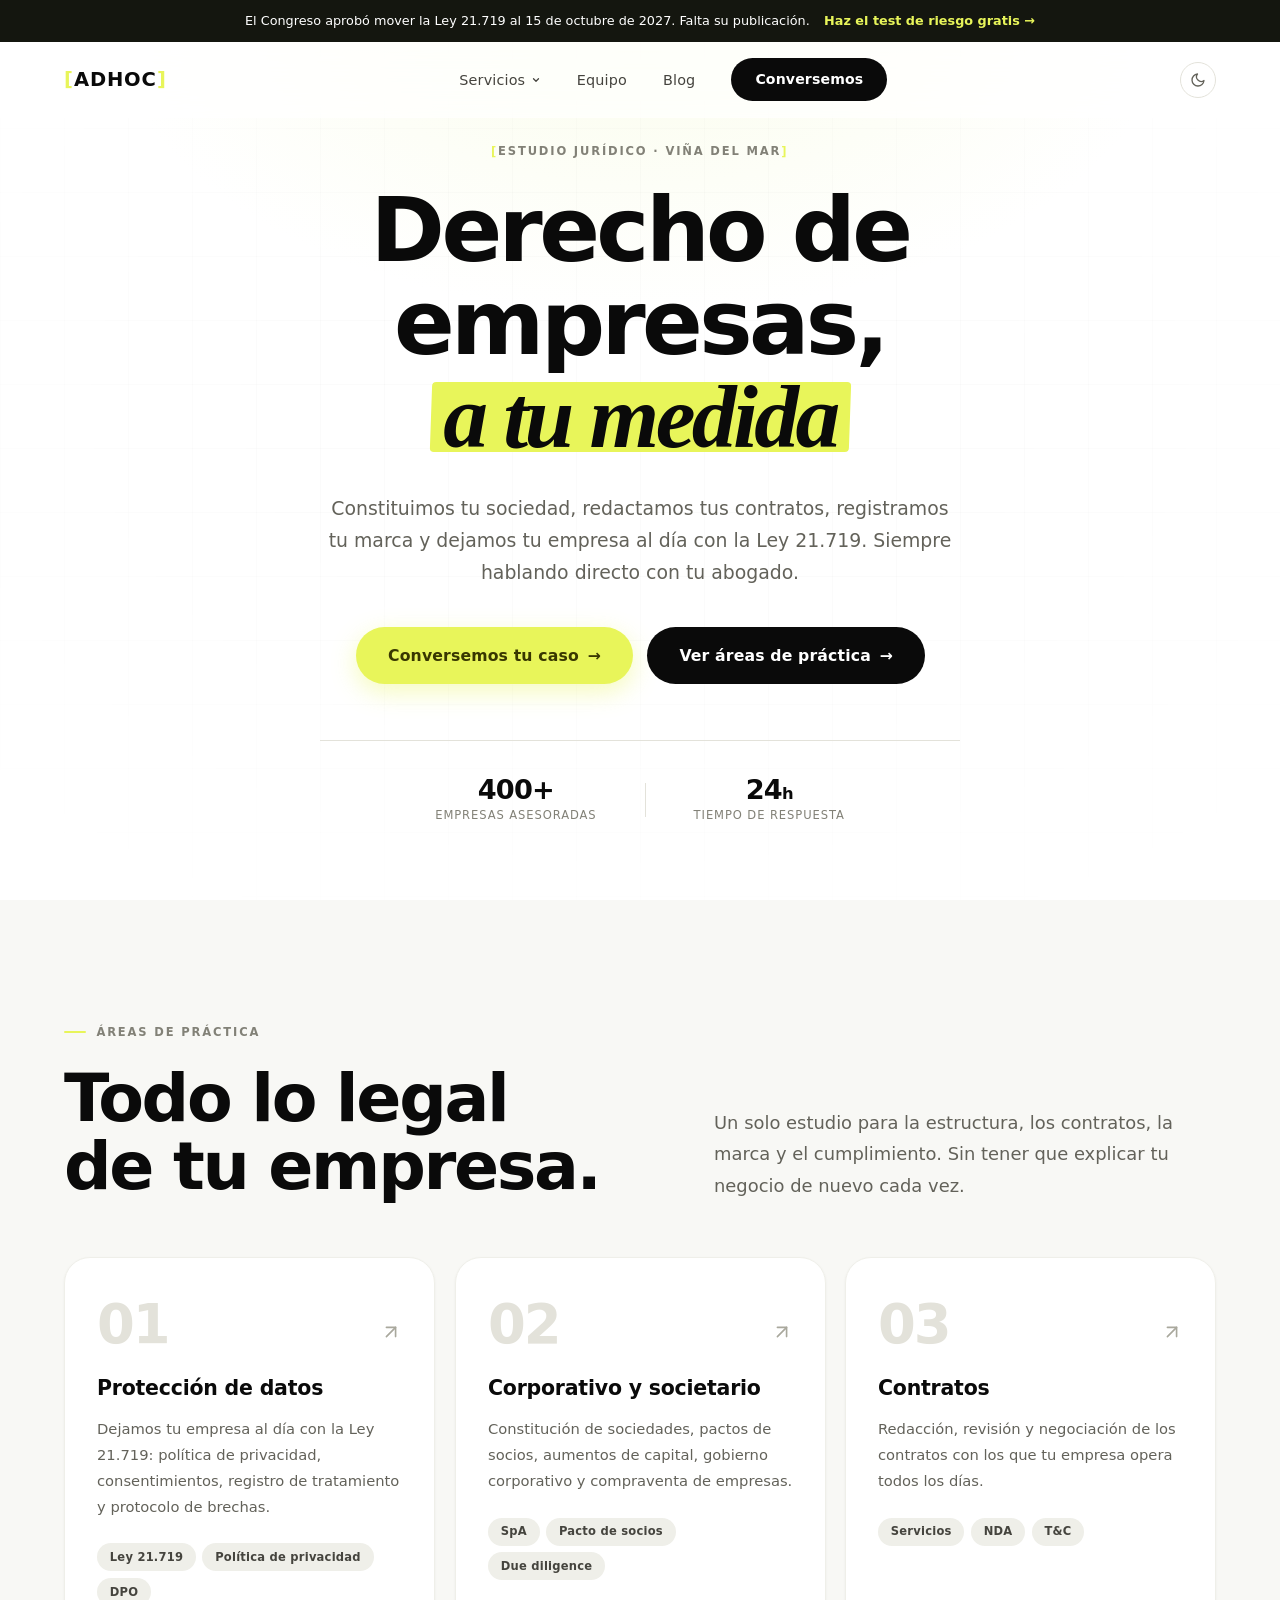
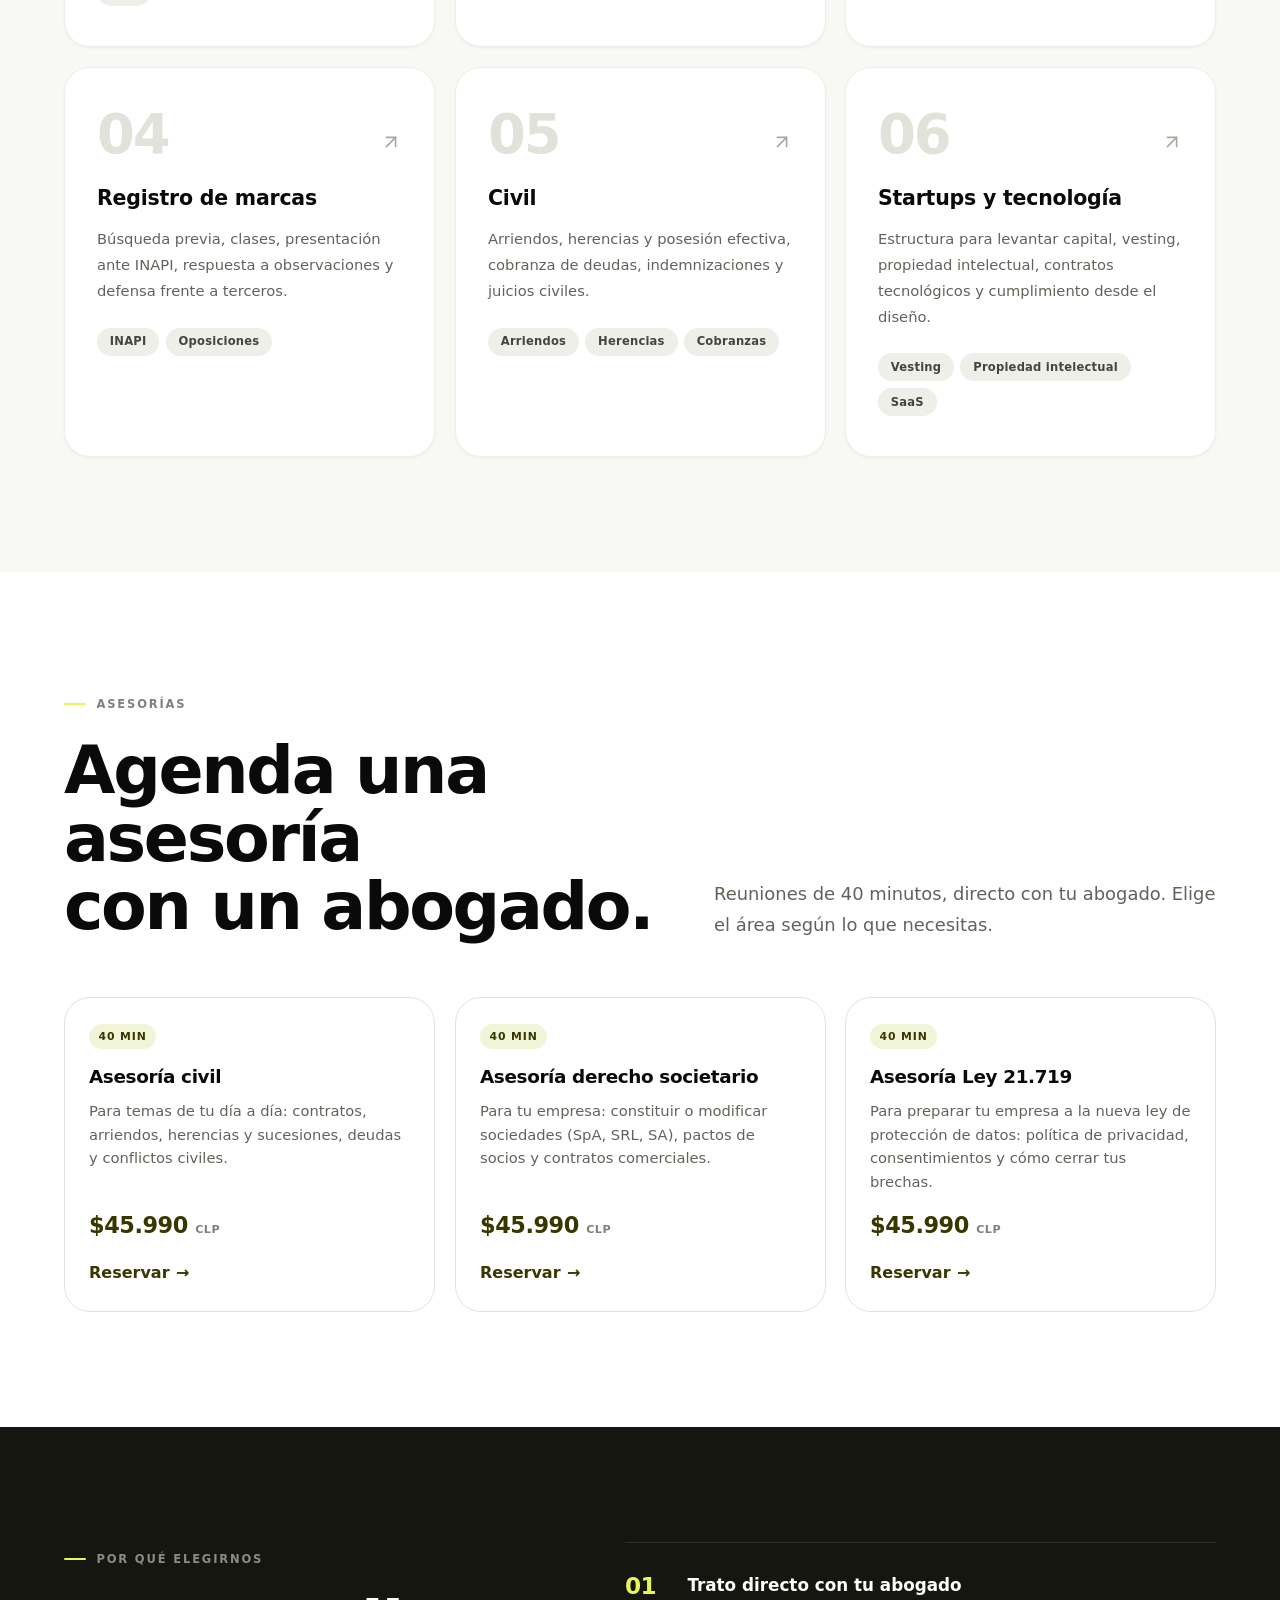
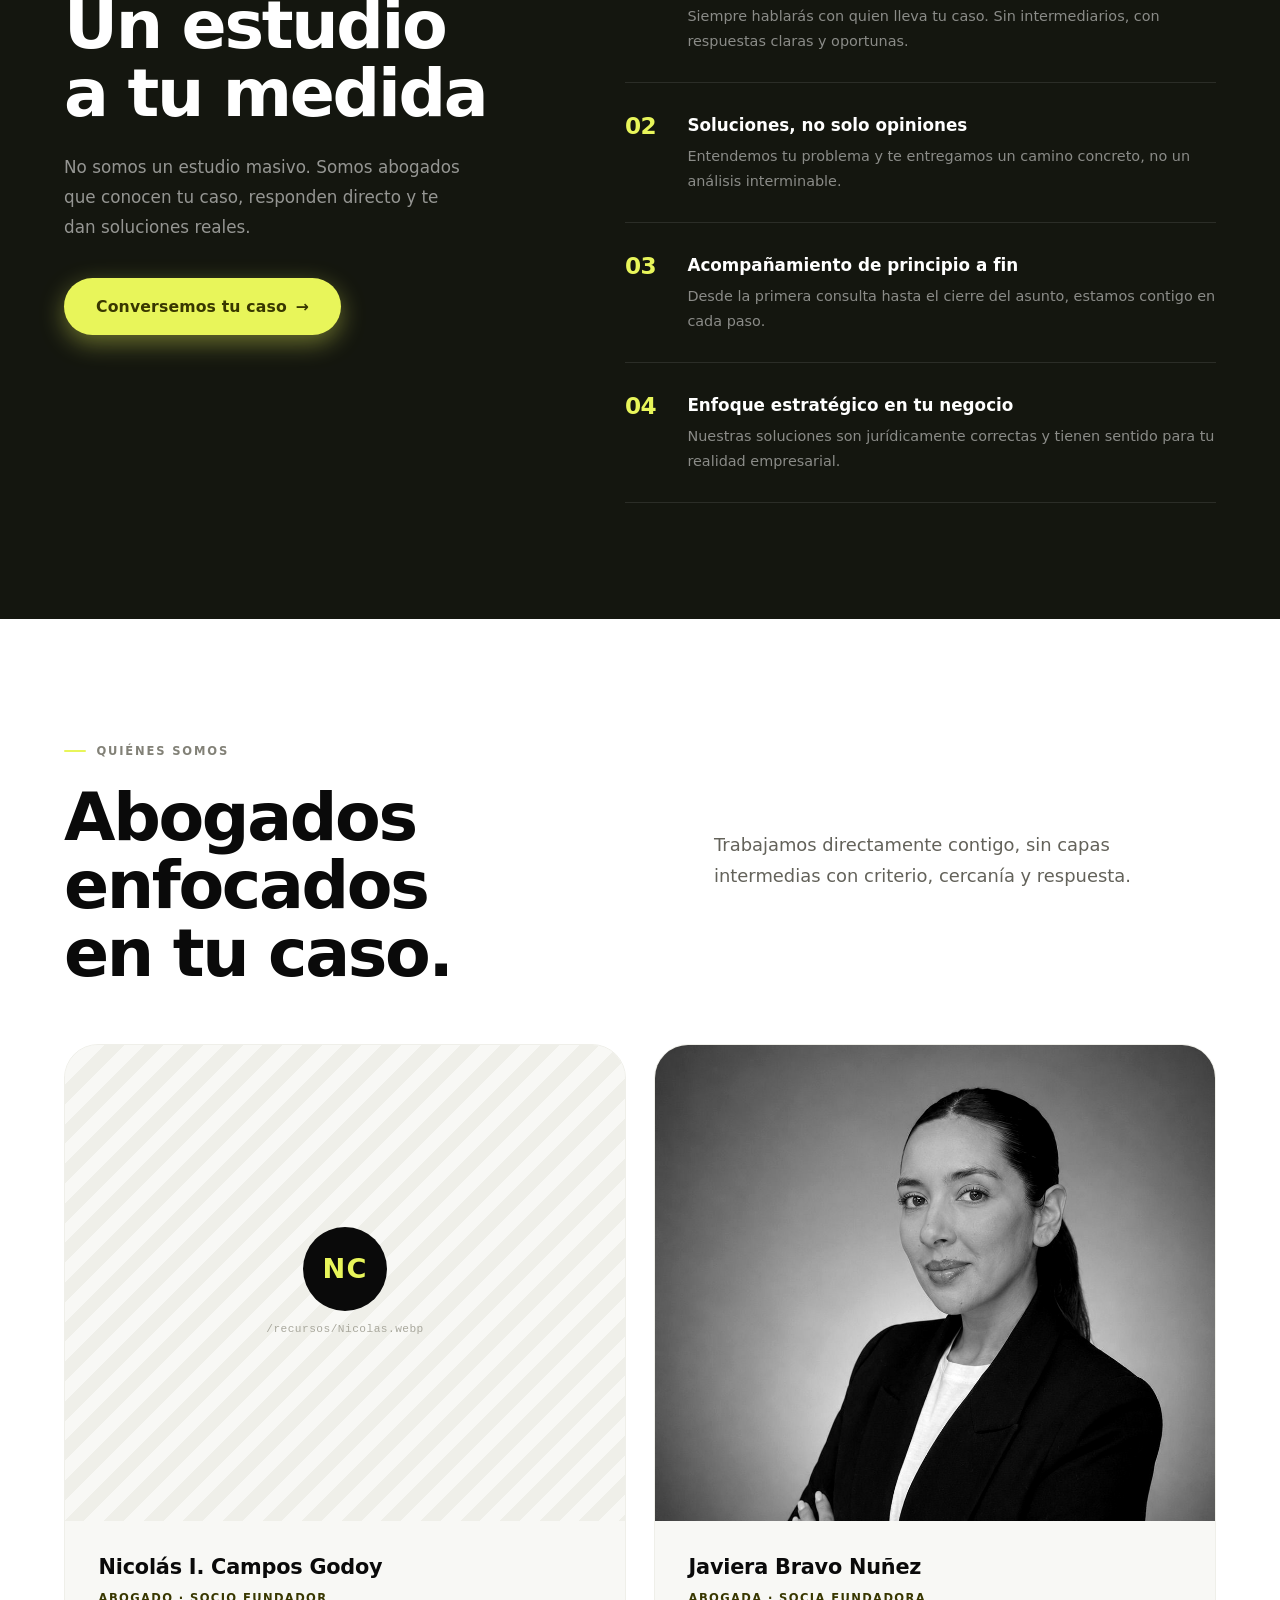
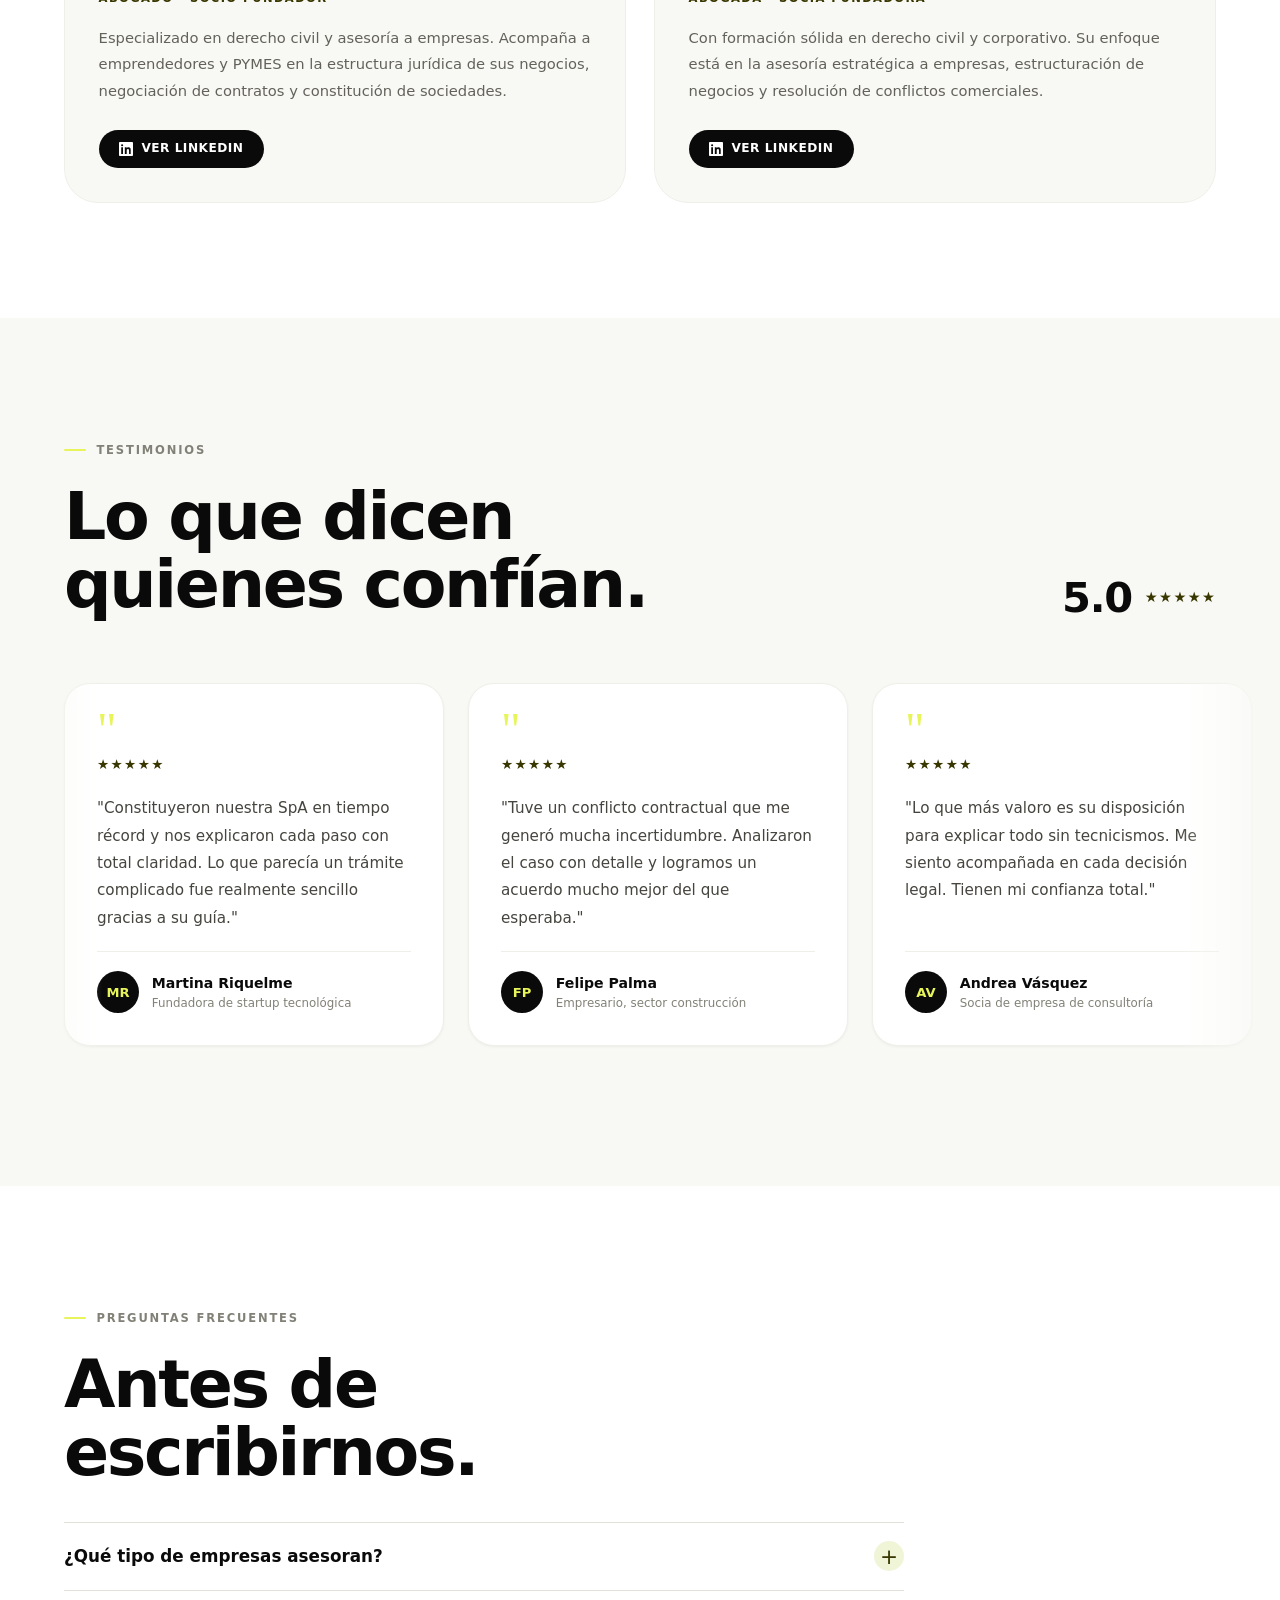
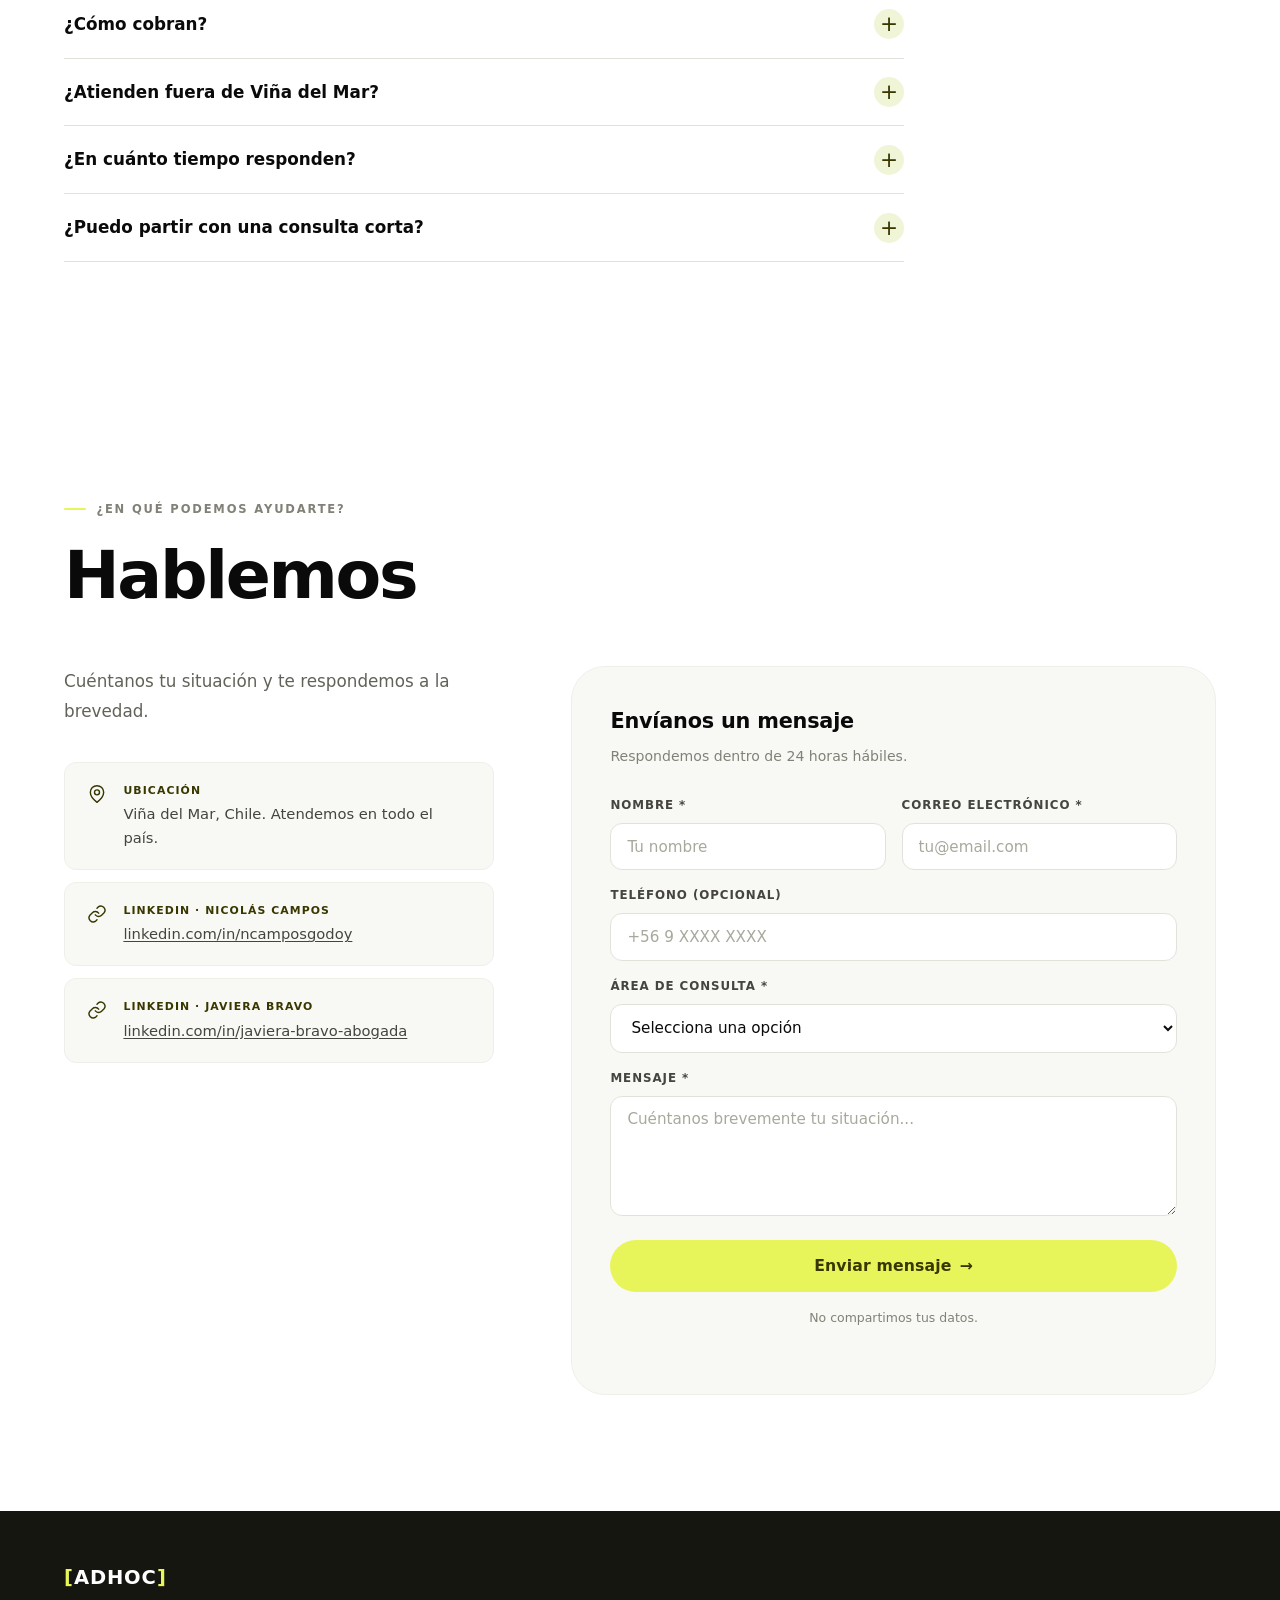
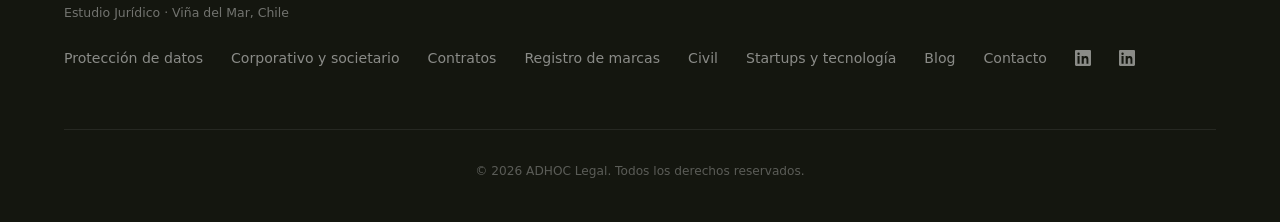
==== commit 679a8986: "Ley 21.719: quita la urgencia del 1 de diciembre tras la postergación aprobada El 17-nov-2026 el Con" ====
--- a/index.html
+++ b/index.html
@@ -25,7 +25,7 @@
 
   <link rel="icon" href="data:image/svg+xml,%3Csvg xmlns='http://www.w3.org/2000/svg' viewBox='0 0 64 64'%3E%3Crect width='64' height='64' rx='14' fill='%230a0a0a'/%3E%3Ctext x='32' y='45' font-family='Space Grotesk, Arial, sans-serif' font-size='34' font-weight='700' text-anchor='middle'%3E%3Ctspan fill='%23E8F55A'%3E%5B%3C/tspan%3E%3Ctspan fill='%23ffffff'%3EA%3C/tspan%3E%3Ctspan fill='%23E8F55A'%3E%5D%3C/tspan%3E%3C/text%3E%3C/svg%3E" />
   <link rel="stylesheet" href="/recursos/fonts/fonts.css" />
-  <link rel="stylesheet" href="/adhoc-styles.css?v=8" />
+  <link rel="stylesheet" href="/adhoc-styles.css?v=9" />
   <script src="/theme-init.js?v=3"></script>
 
   <script type="application/ld+json">
@@ -183,7 +183,7 @@
 
 <!-- BARRA DE ANUNCIO (Ley 21.719) -->
 <a class="announce" id="announce" href="/proteccion-de-datos/#evaluacion">
-  <span class="announce-txt">⏳ La Ley 21.719 entra en vigencia el 1 de diciembre de 2026. Faltan <strong id="announce-days">—</strong> días.</span>
+  <span class="announce-txt">El Congreso aprobó mover la Ley 21.719 al 15 de octubre de 2027. Falta su publicación.</span>
   <span class="announce-cta">Haz el test de riesgo gratis <span class="arr">→</span></span>
 </a>
 
@@ -745,7 +745,7 @@
 
 <div id="toast">✓ Mensaje enviado correctamente</div>
 
-<script src="/adhoc-app.js?v=3"></script>
+<script src="/adhoc-app.js?v=4"></script>
 
 </body>
 </html>
--- a/adhoc-styles.css
+++ b/adhoc-styles.css
@@ -287,6 +287,9 @@
 .hero-countdown .cd-label {
   font-size: 0.72rem; font-weight: 600; letter-spacing: 0.06em; text-transform: uppercase;
   color: var(--gray-500); text-align: center; max-width: 40ch; text-wrap: balance;
+}
+.hero-countdown .cd-note {
+  font-size: 0.82rem; color: var(--gray-500); text-align: center; max-width: 44ch; text-wrap: balance;
 }
 .cd-units { display: flex; gap: 0.45rem; flex-wrap: wrap; justify-content: center; }
 .cd-unit {
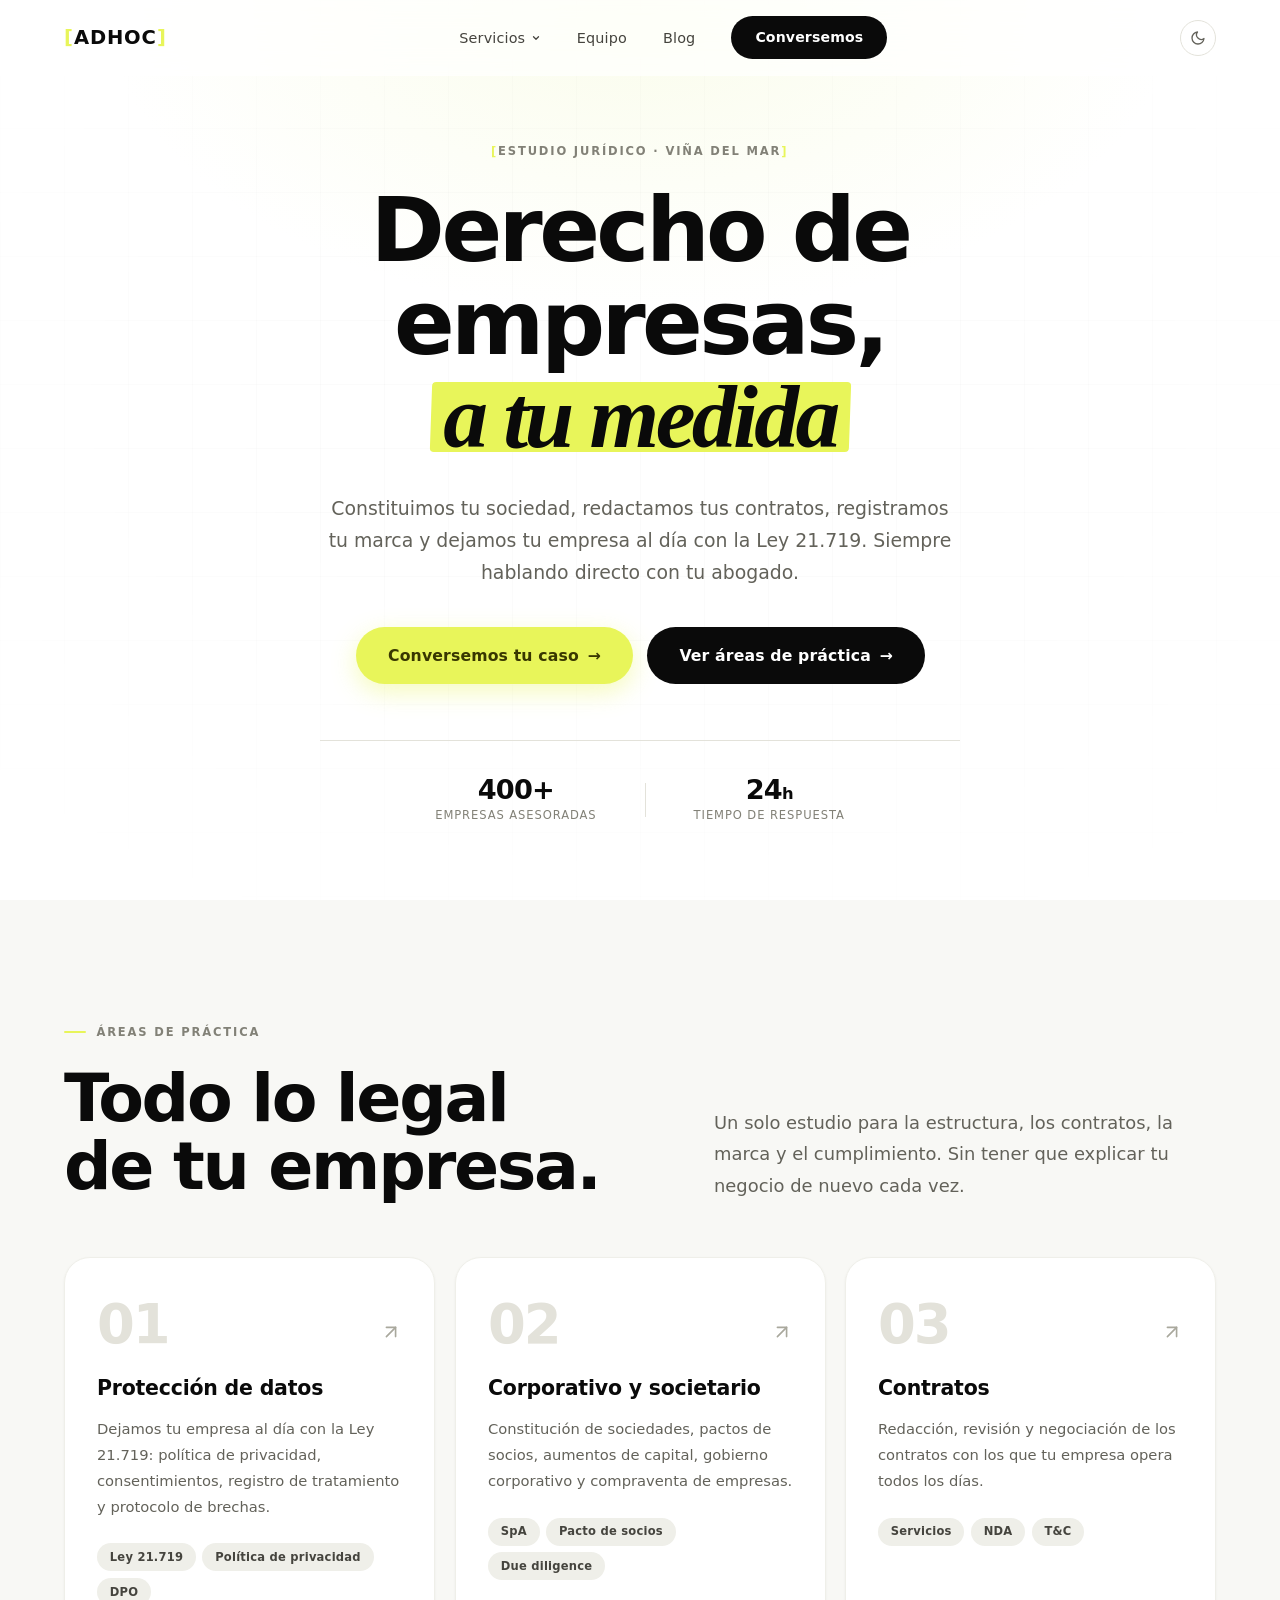
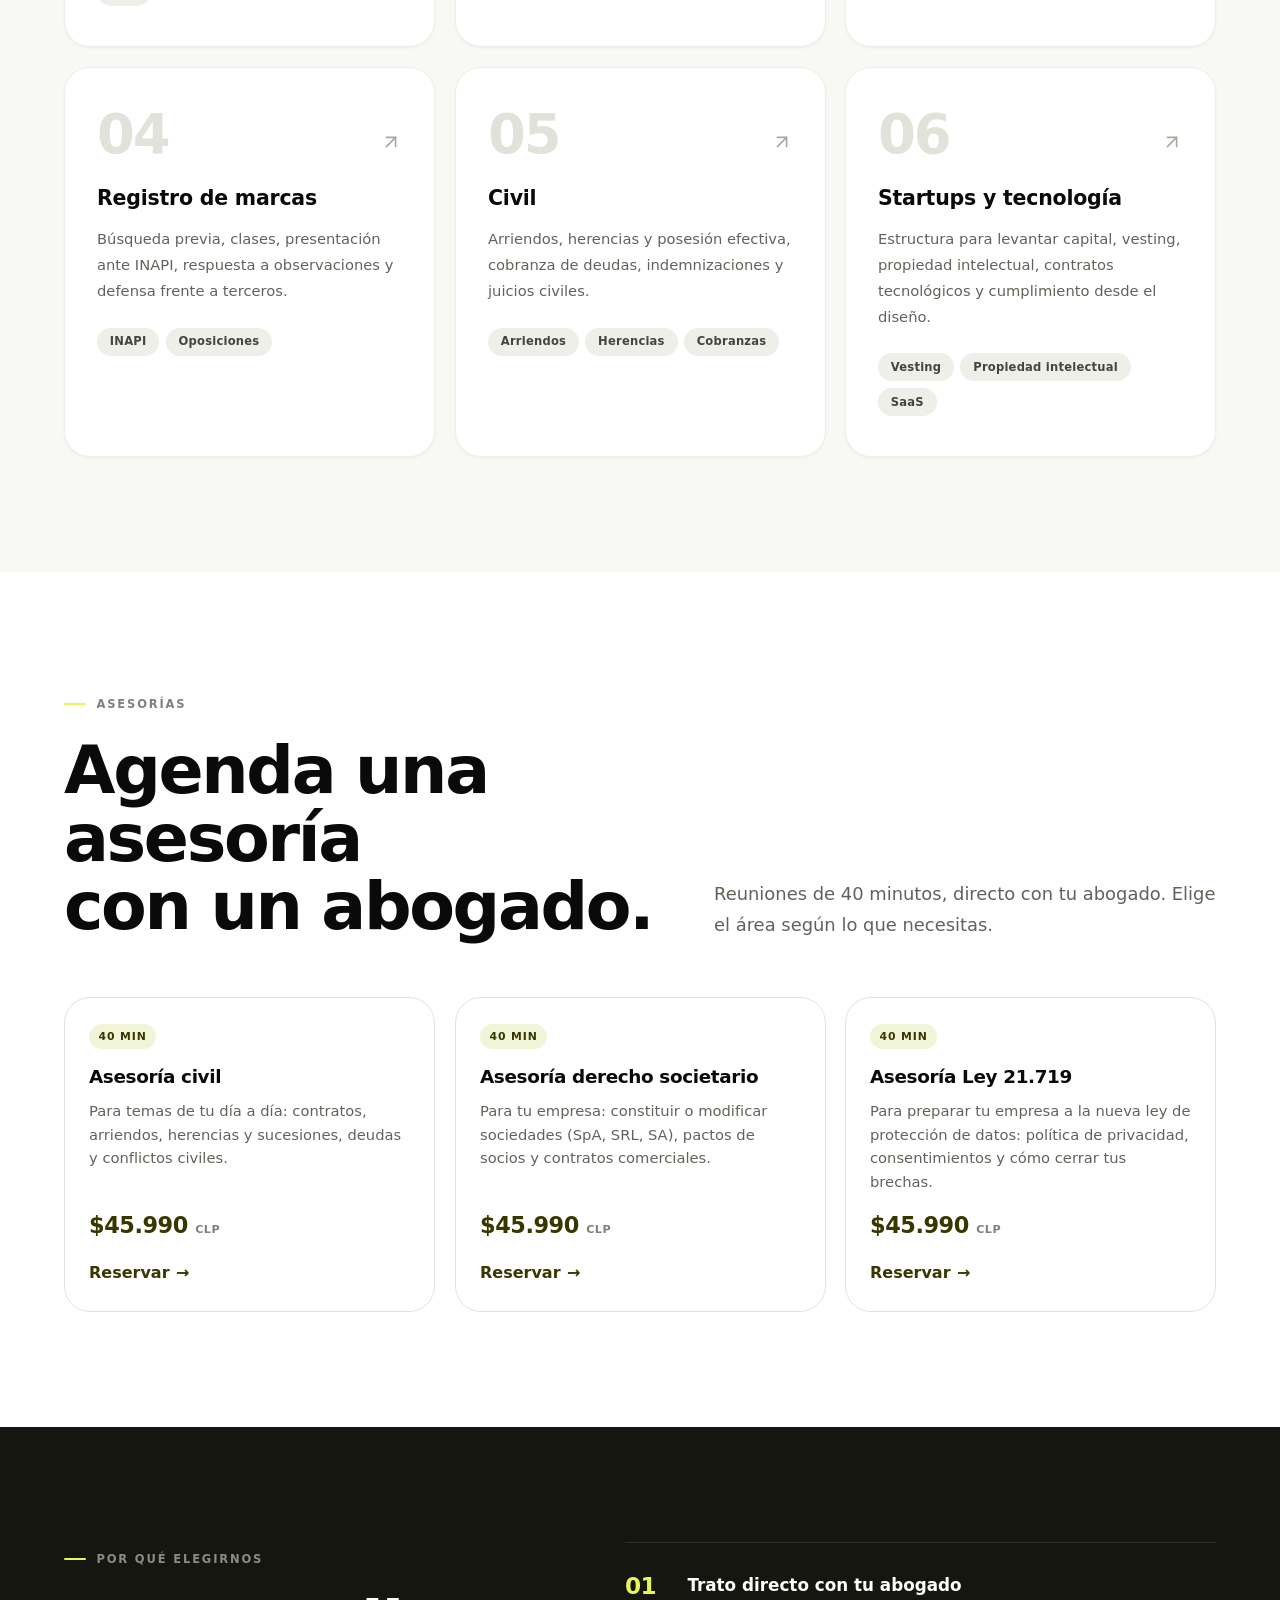
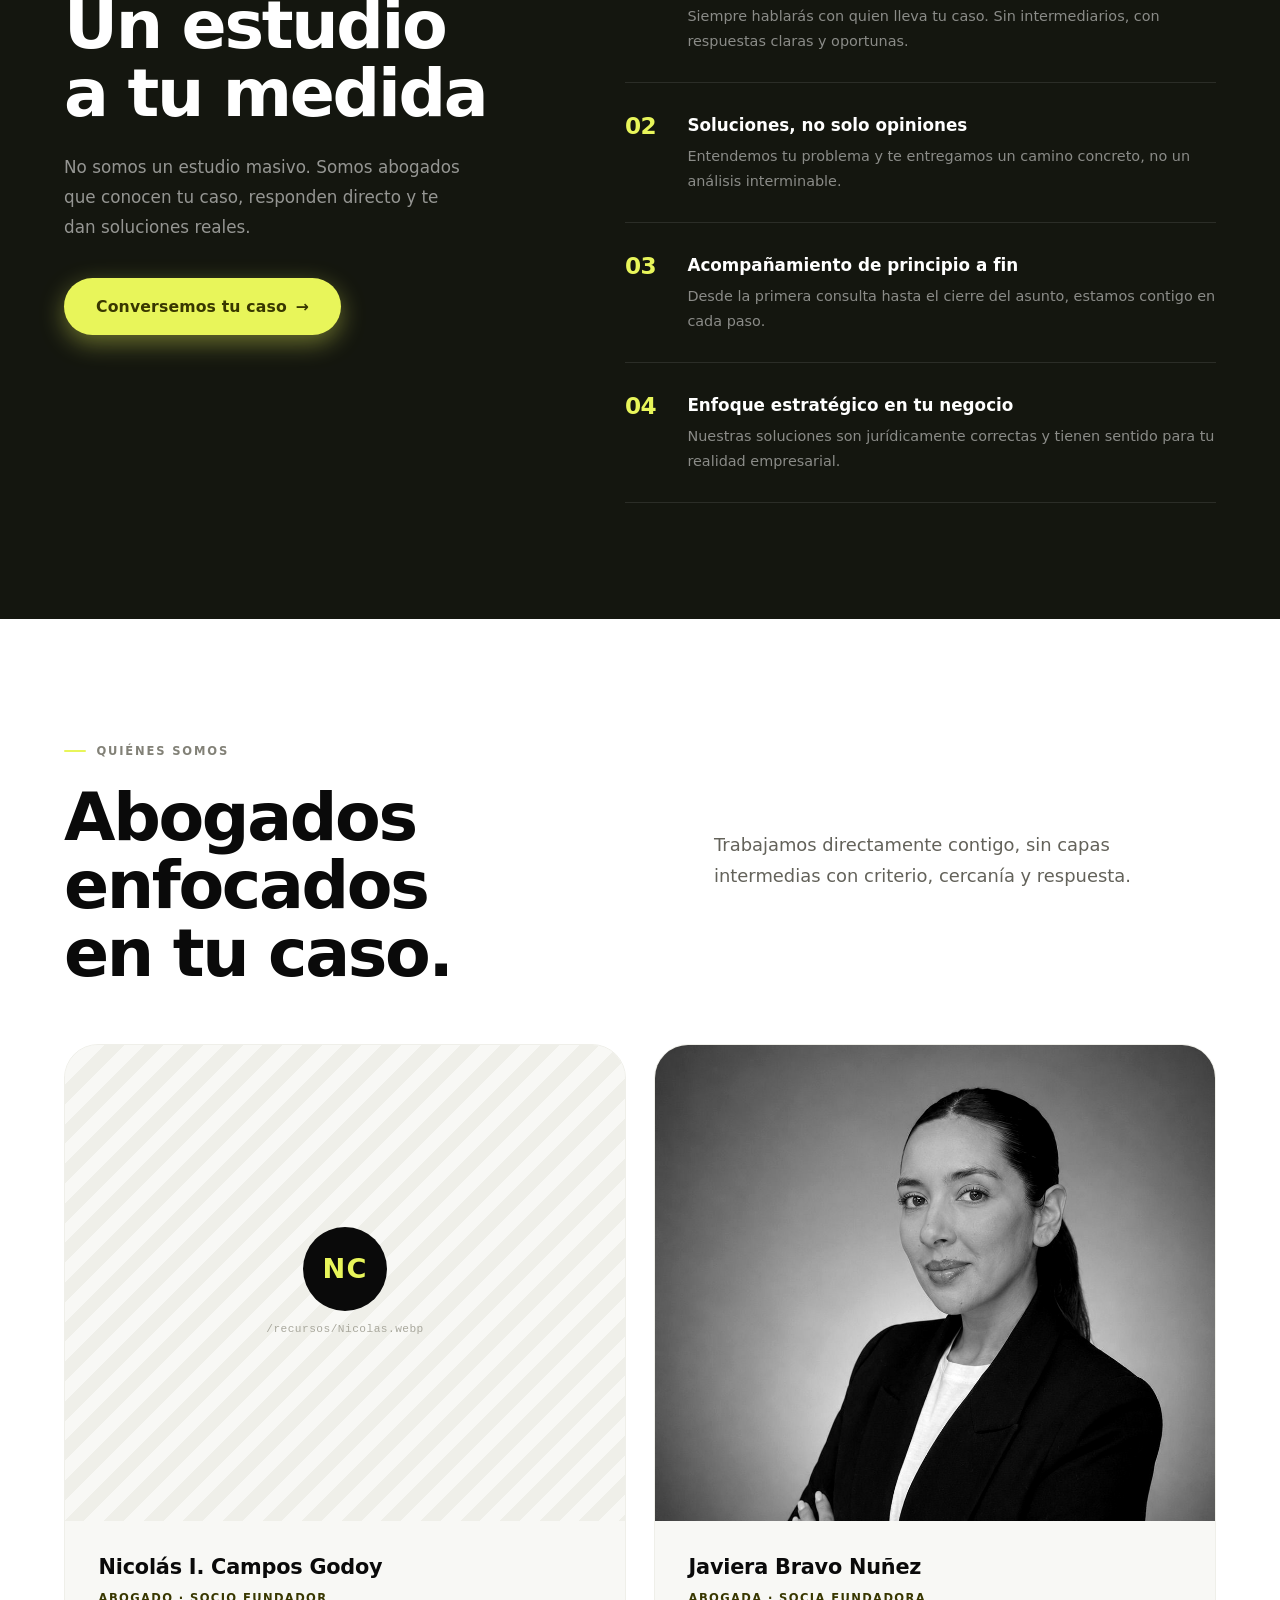
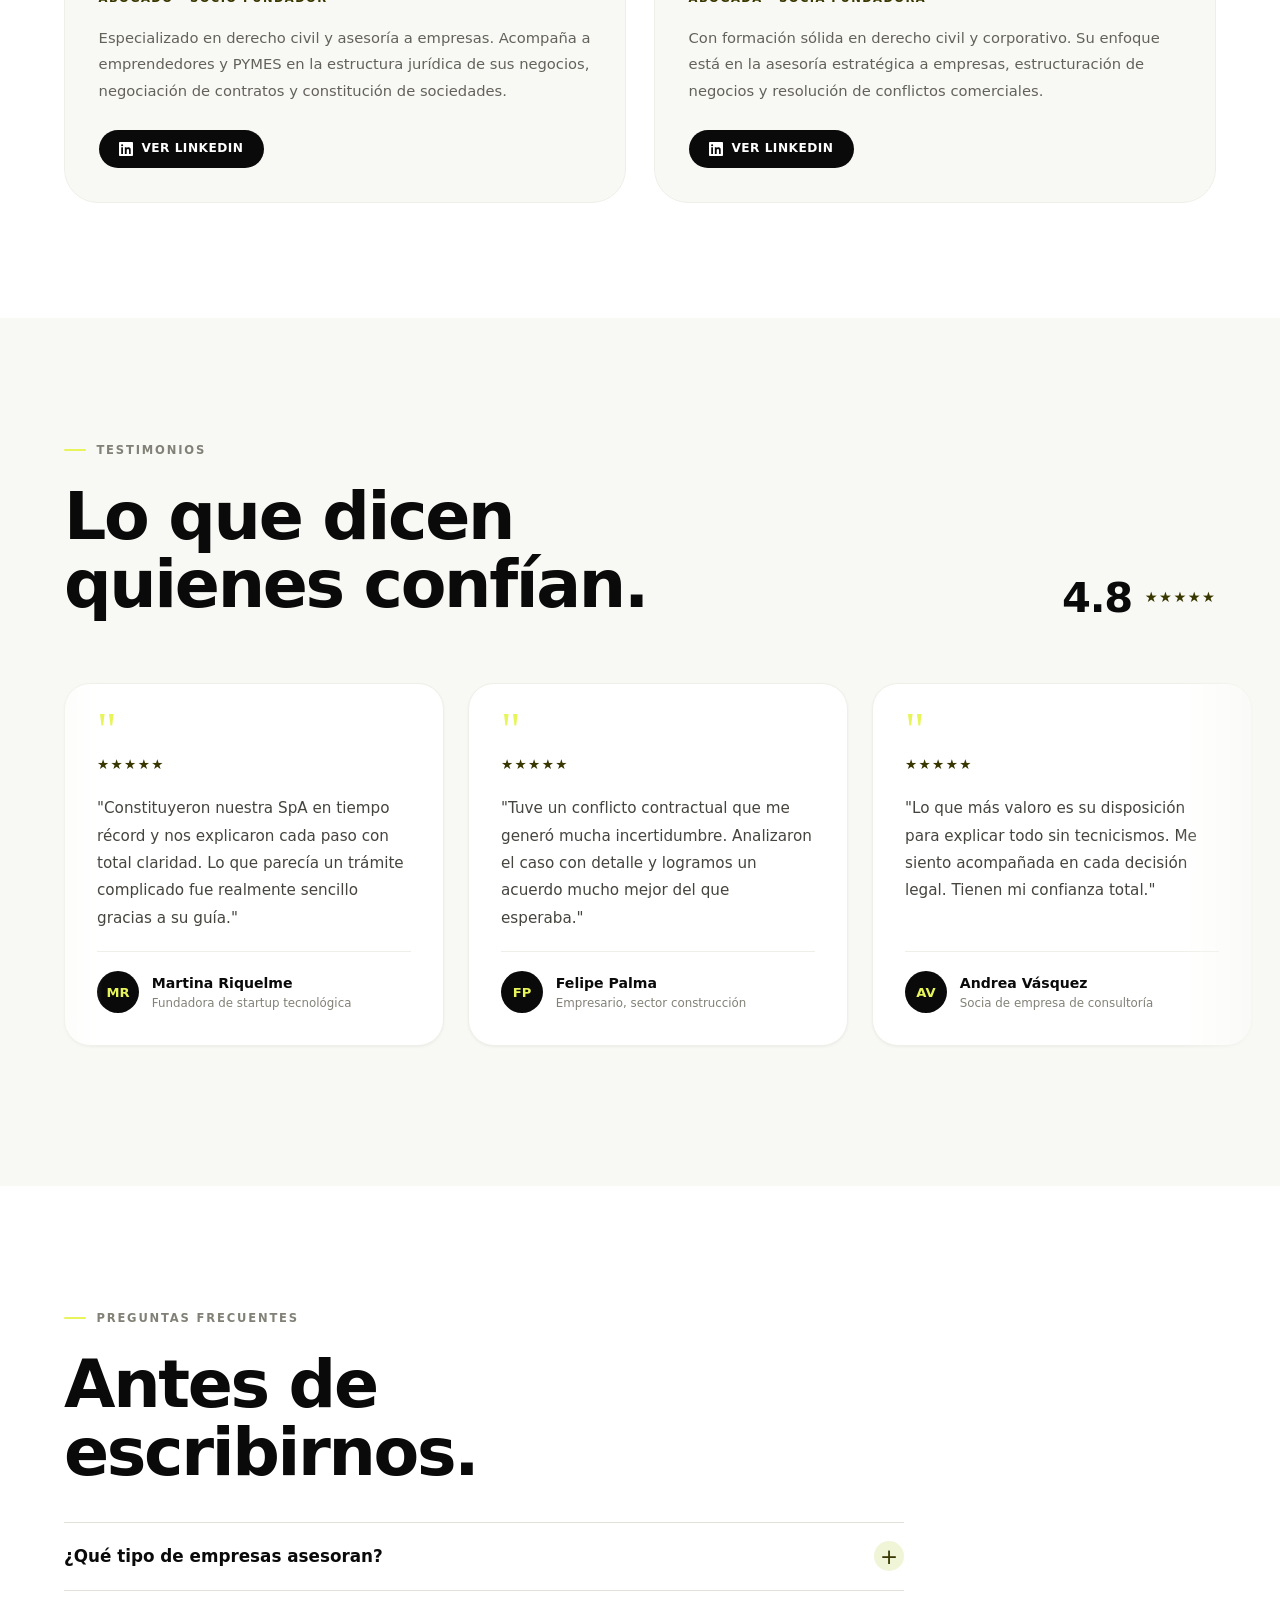
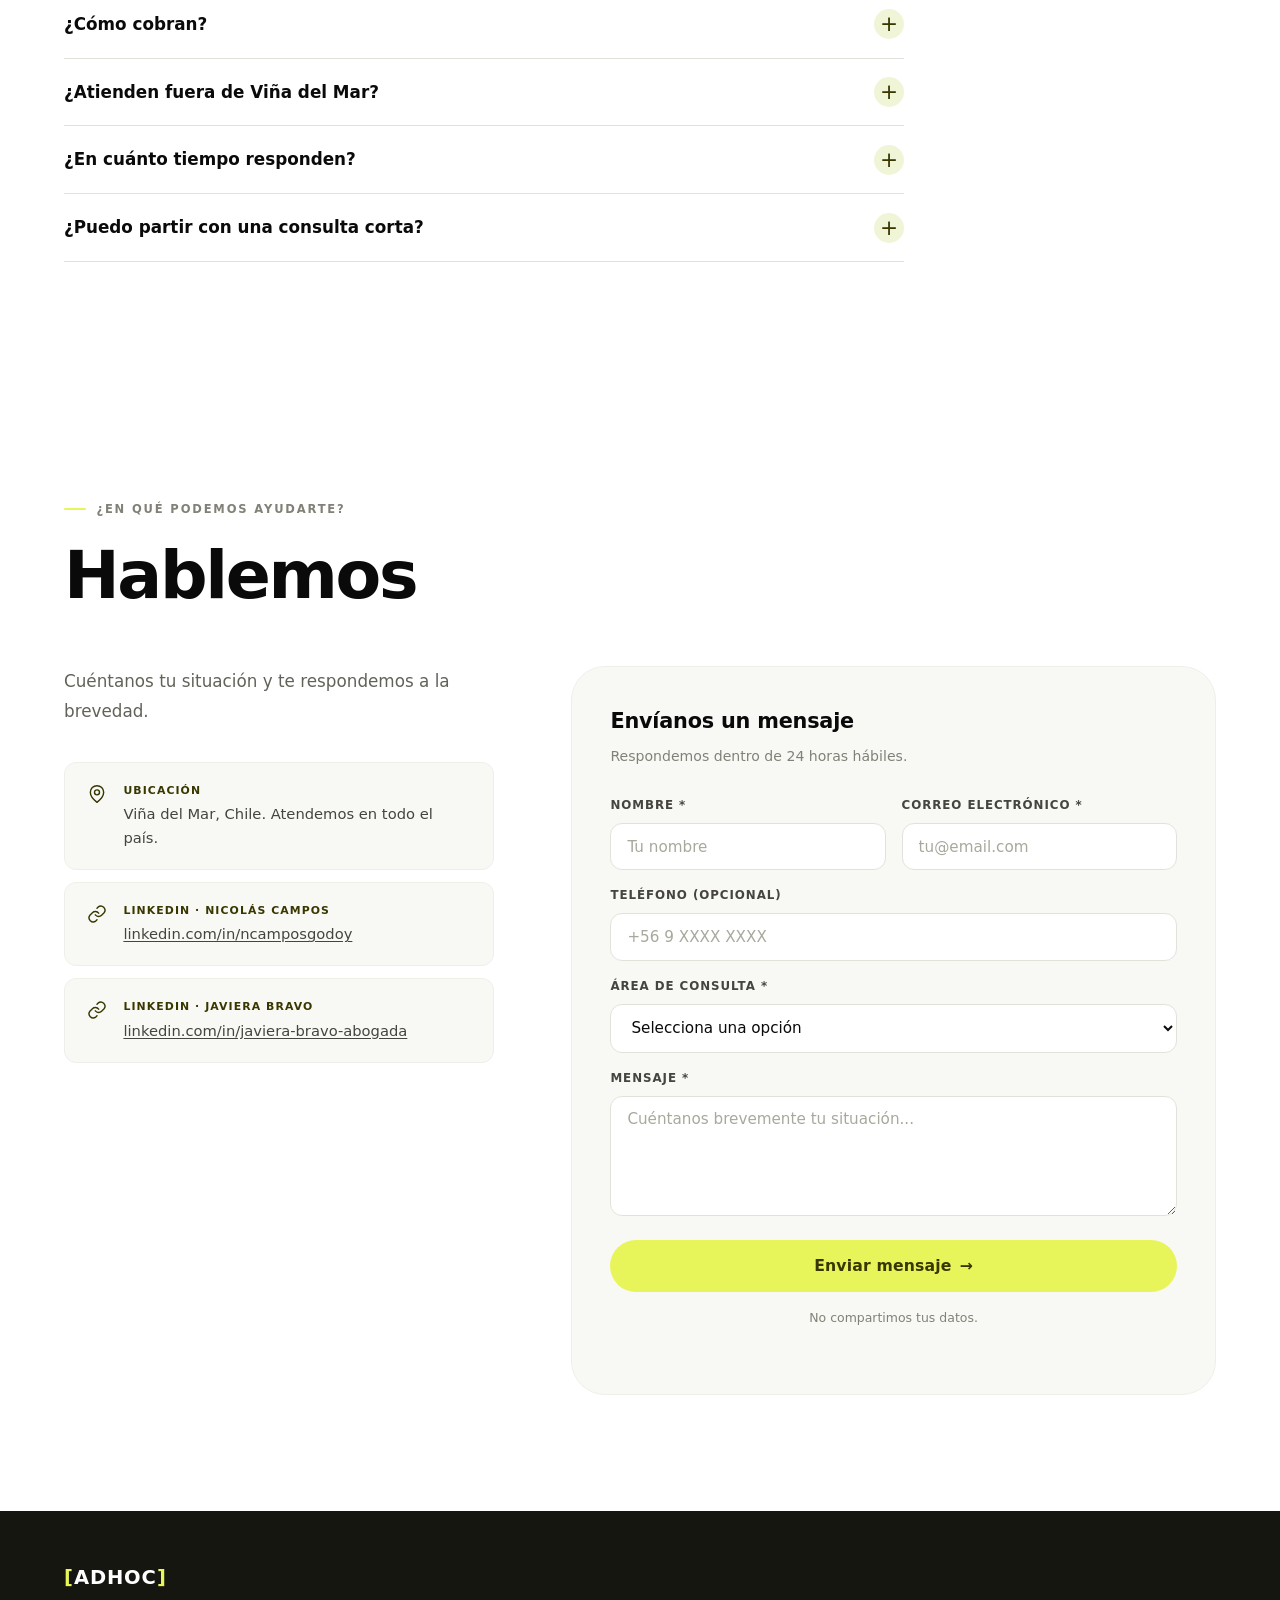
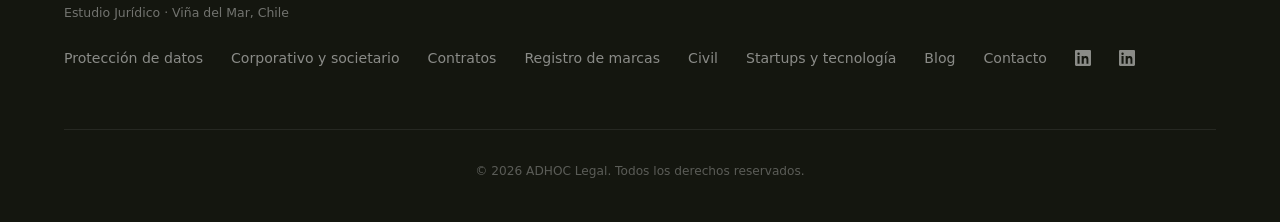
==== commit a230689d: "Portada: quita la barra de la Ley 21.719 del home El sitio es un estudio de empresas con seis áreas " ====
--- a/index.html
+++ b/index.html
@@ -1,5 +1,5 @@
 <!DOCTYPE html>
-<html lang="es-CL">
+<html lang="es-CL" class="no-ann">
 <head>
   <meta charset="UTF-8" />
   <meta name="viewport" content="width=device-width, initial-scale=1.0" />
@@ -181,12 +181,6 @@
 </head>
 <body>
 
-<!-- BARRA DE ANUNCIO (Ley 21.719) -->
-<a class="announce" id="announce" href="/proteccion-de-datos/#evaluacion">
-  <span class="announce-txt">El Congreso aprobó mover la Ley 21.719 al 15 de octubre de 2027. Falta su publicación.</span>
-  <span class="announce-cta">Haz el test de riesgo gratis <span class="arr">→</span></span>
-</a>
-
 <nav>
   <a href="/" class="nav-logo"><span class="br">[</span><span class="wm-txt">ADHOC</span><span class="br">]</span></a>
   <ul class="nav-links" id="navLinks">
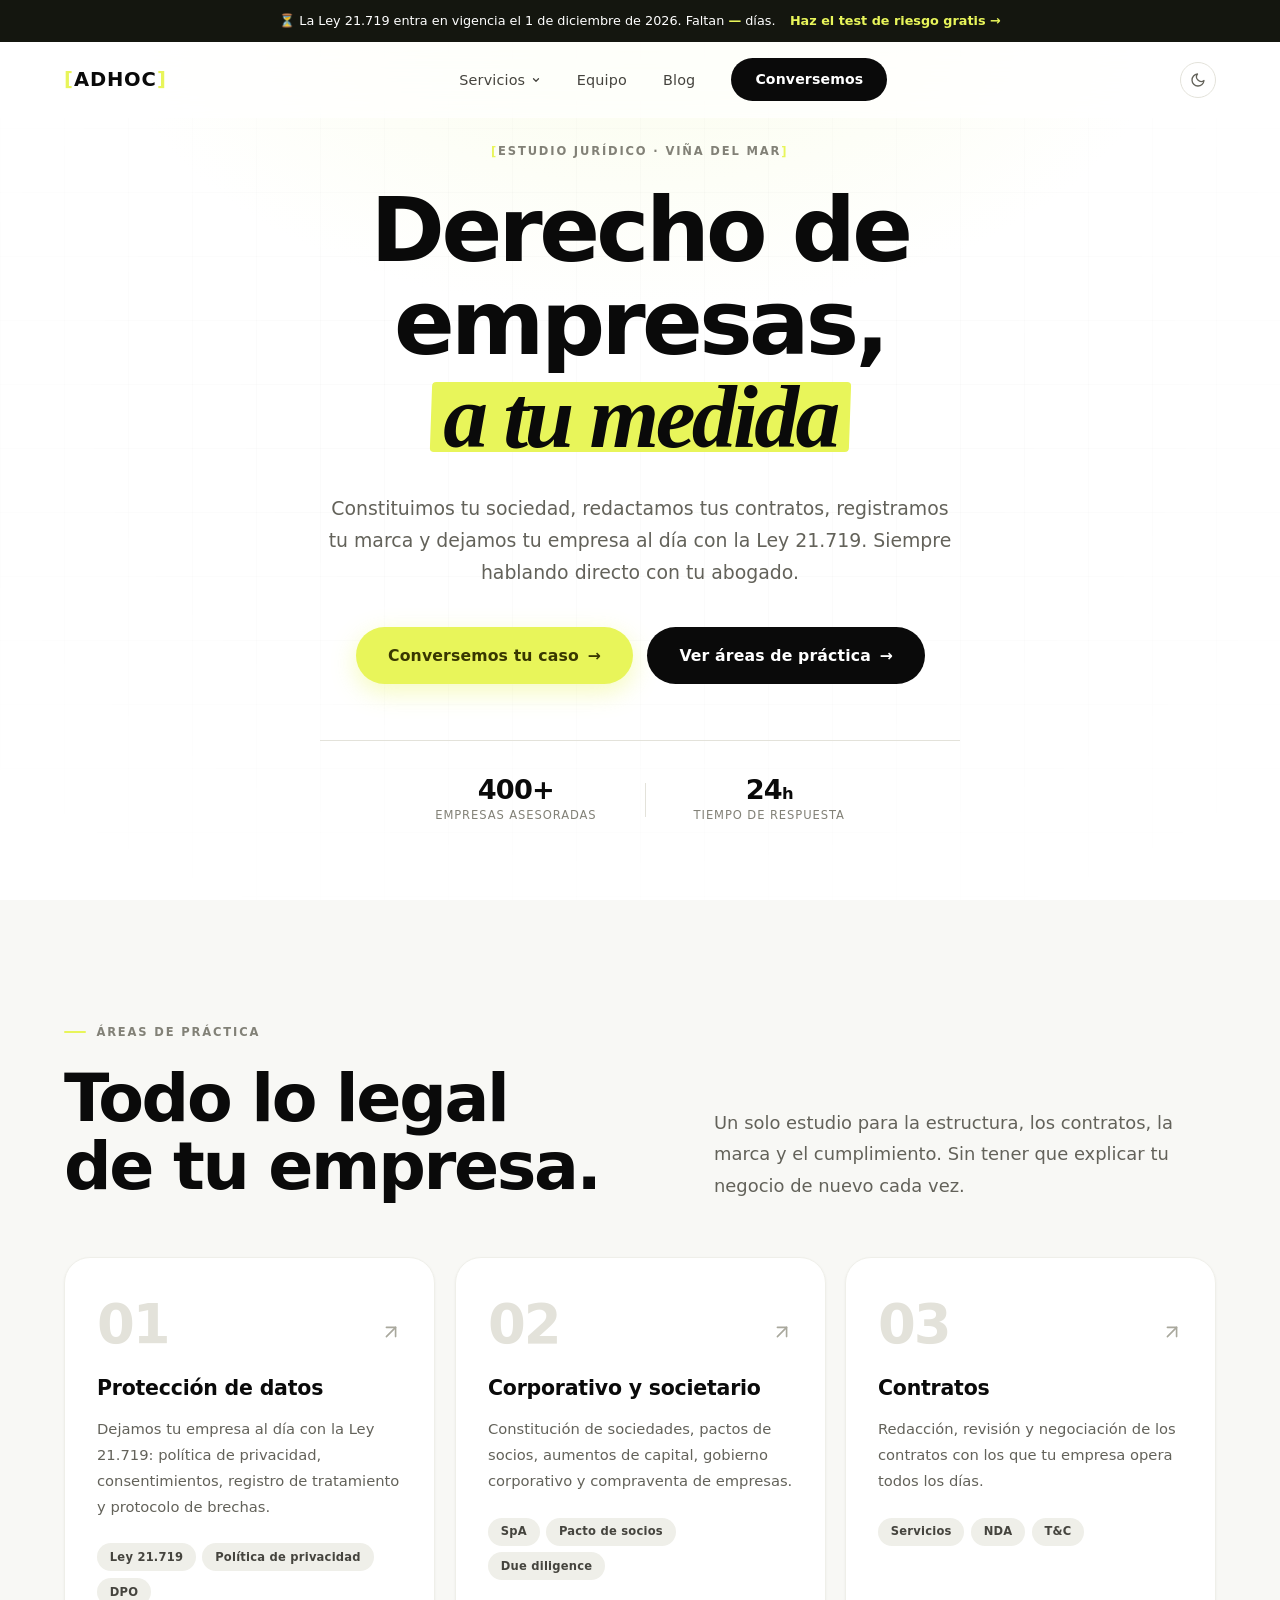
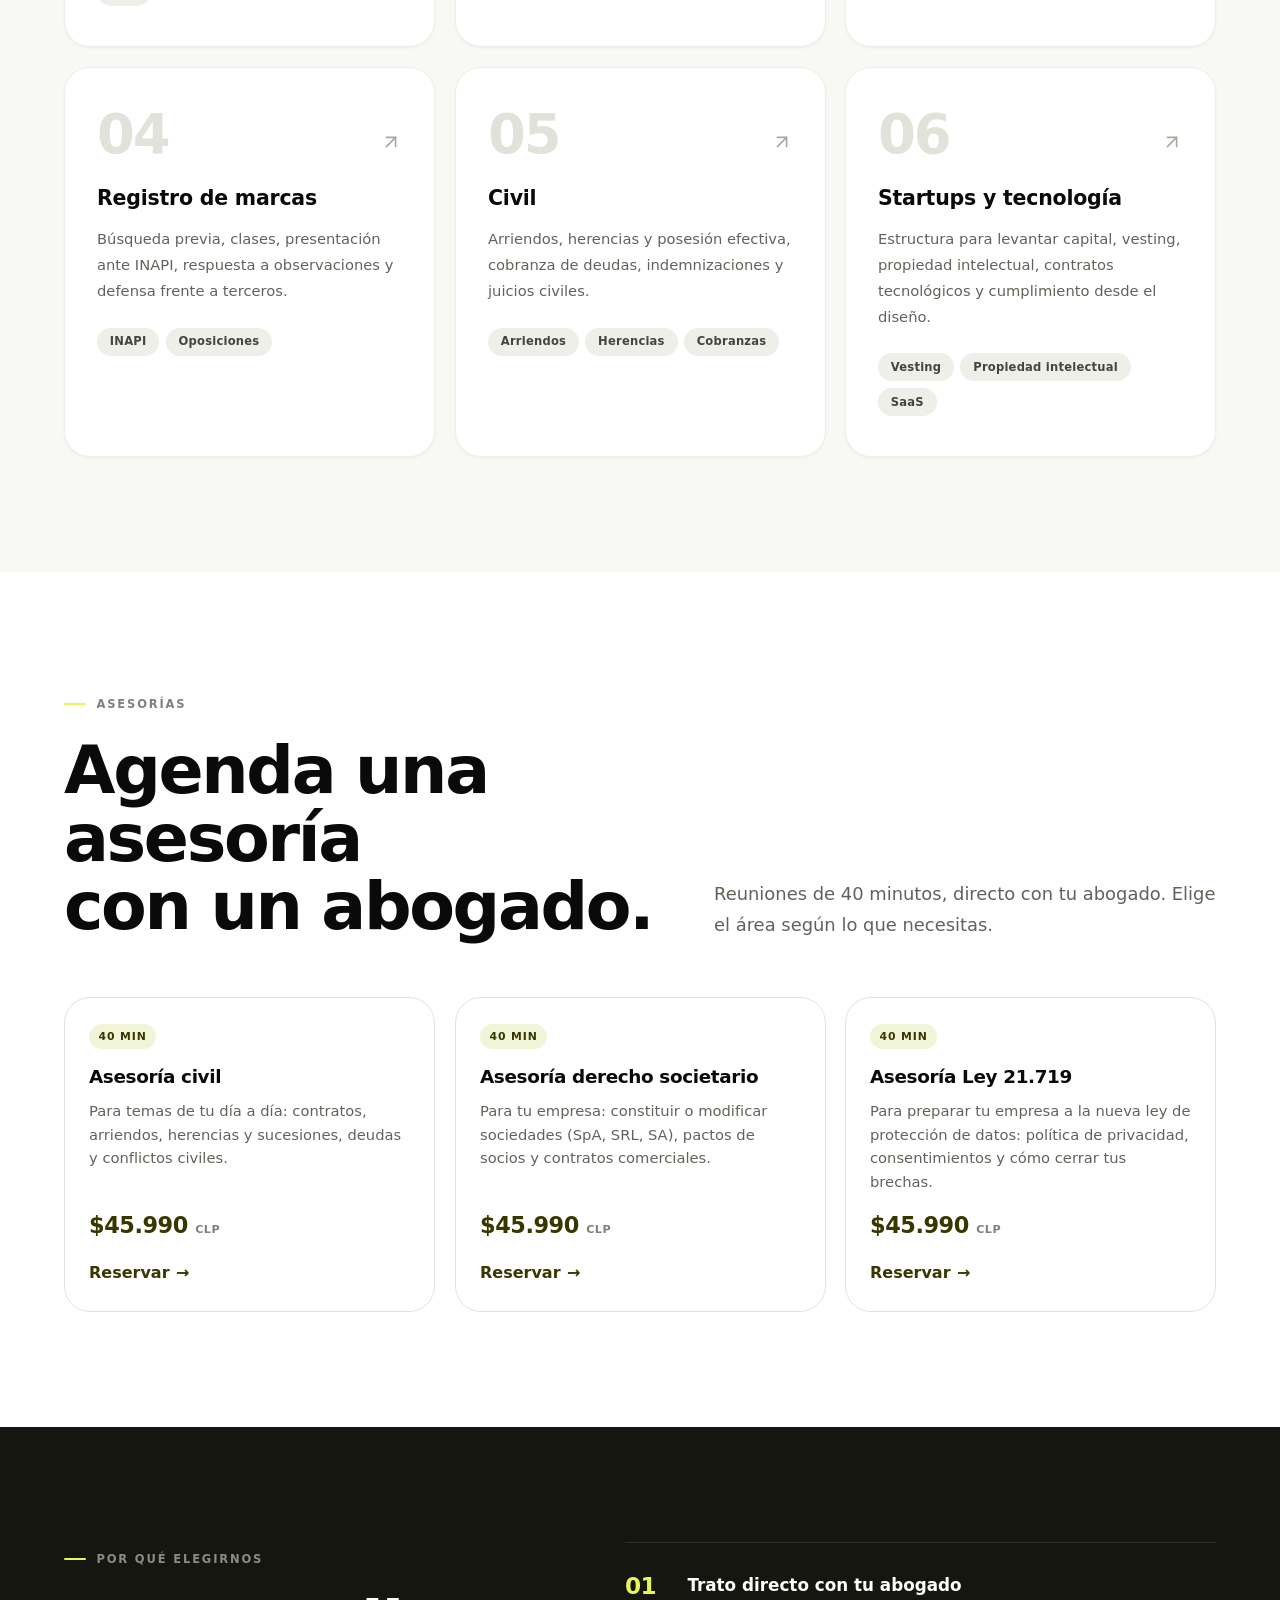
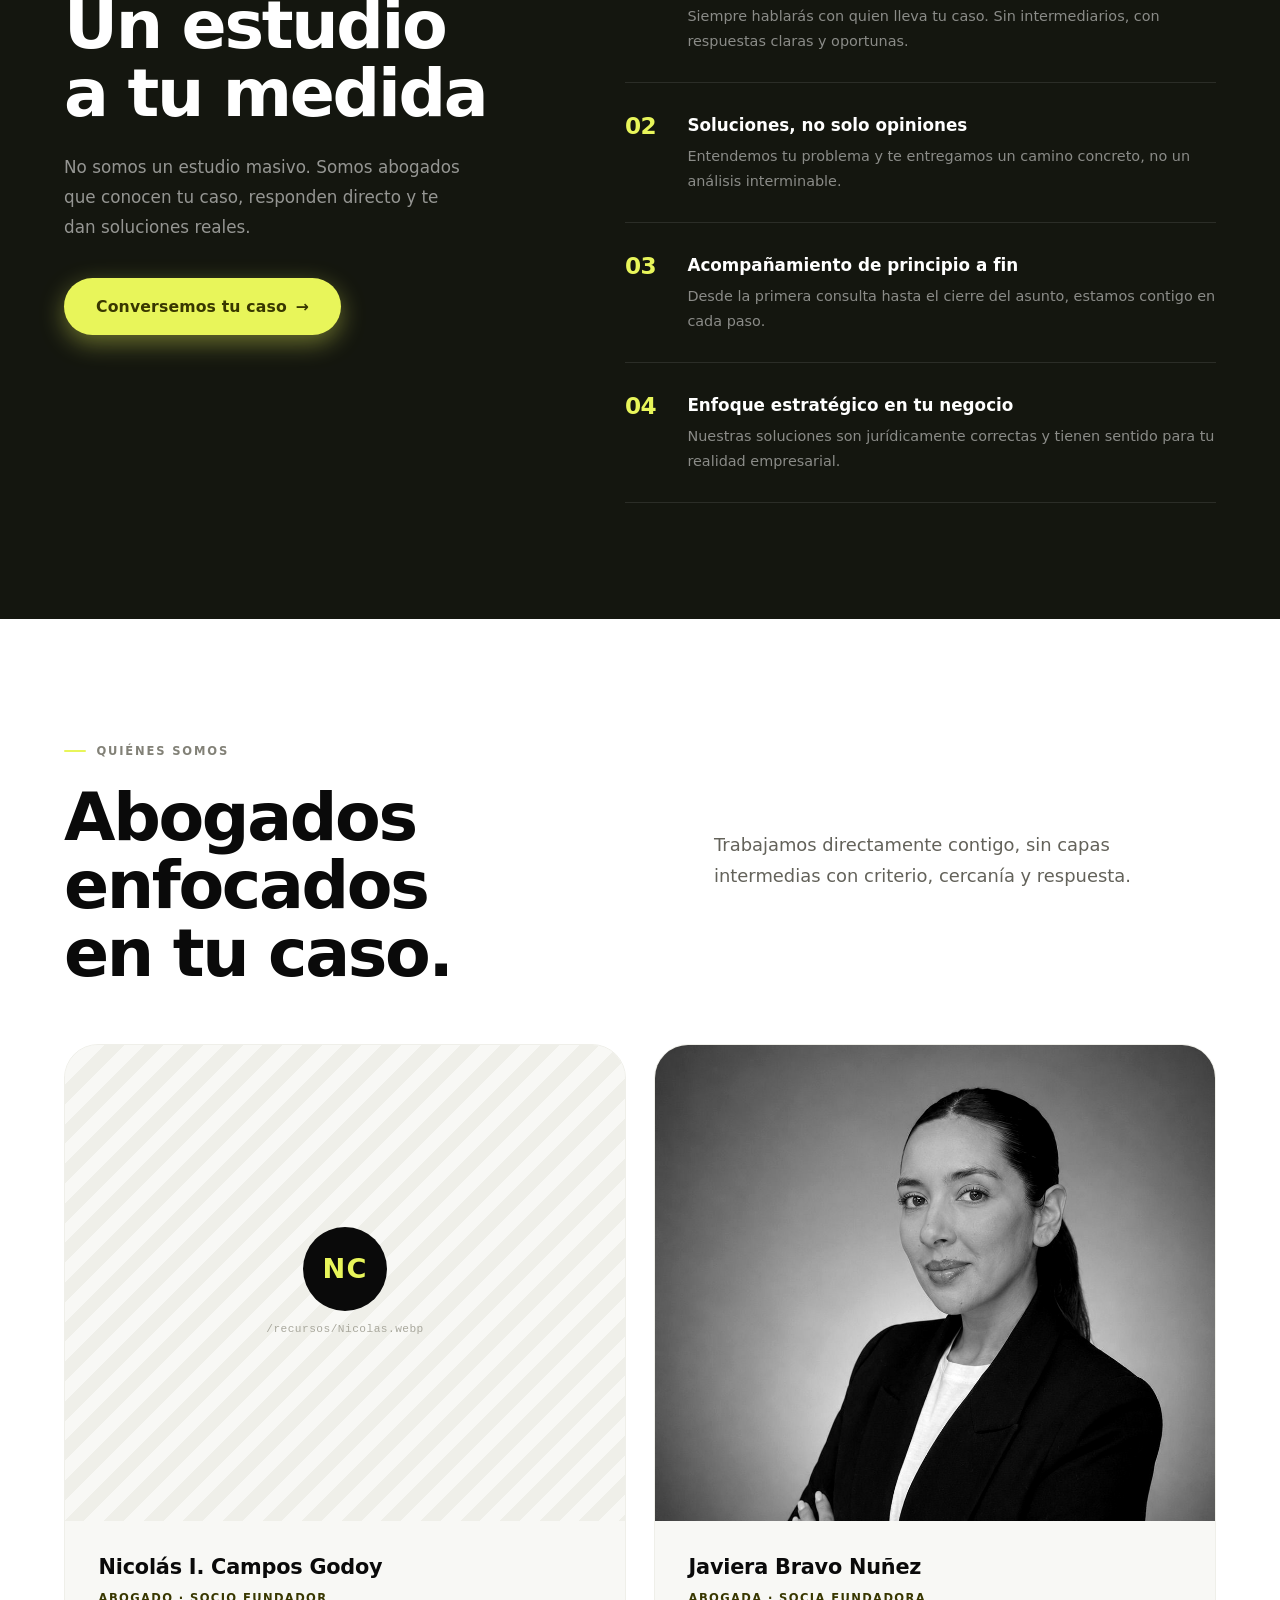
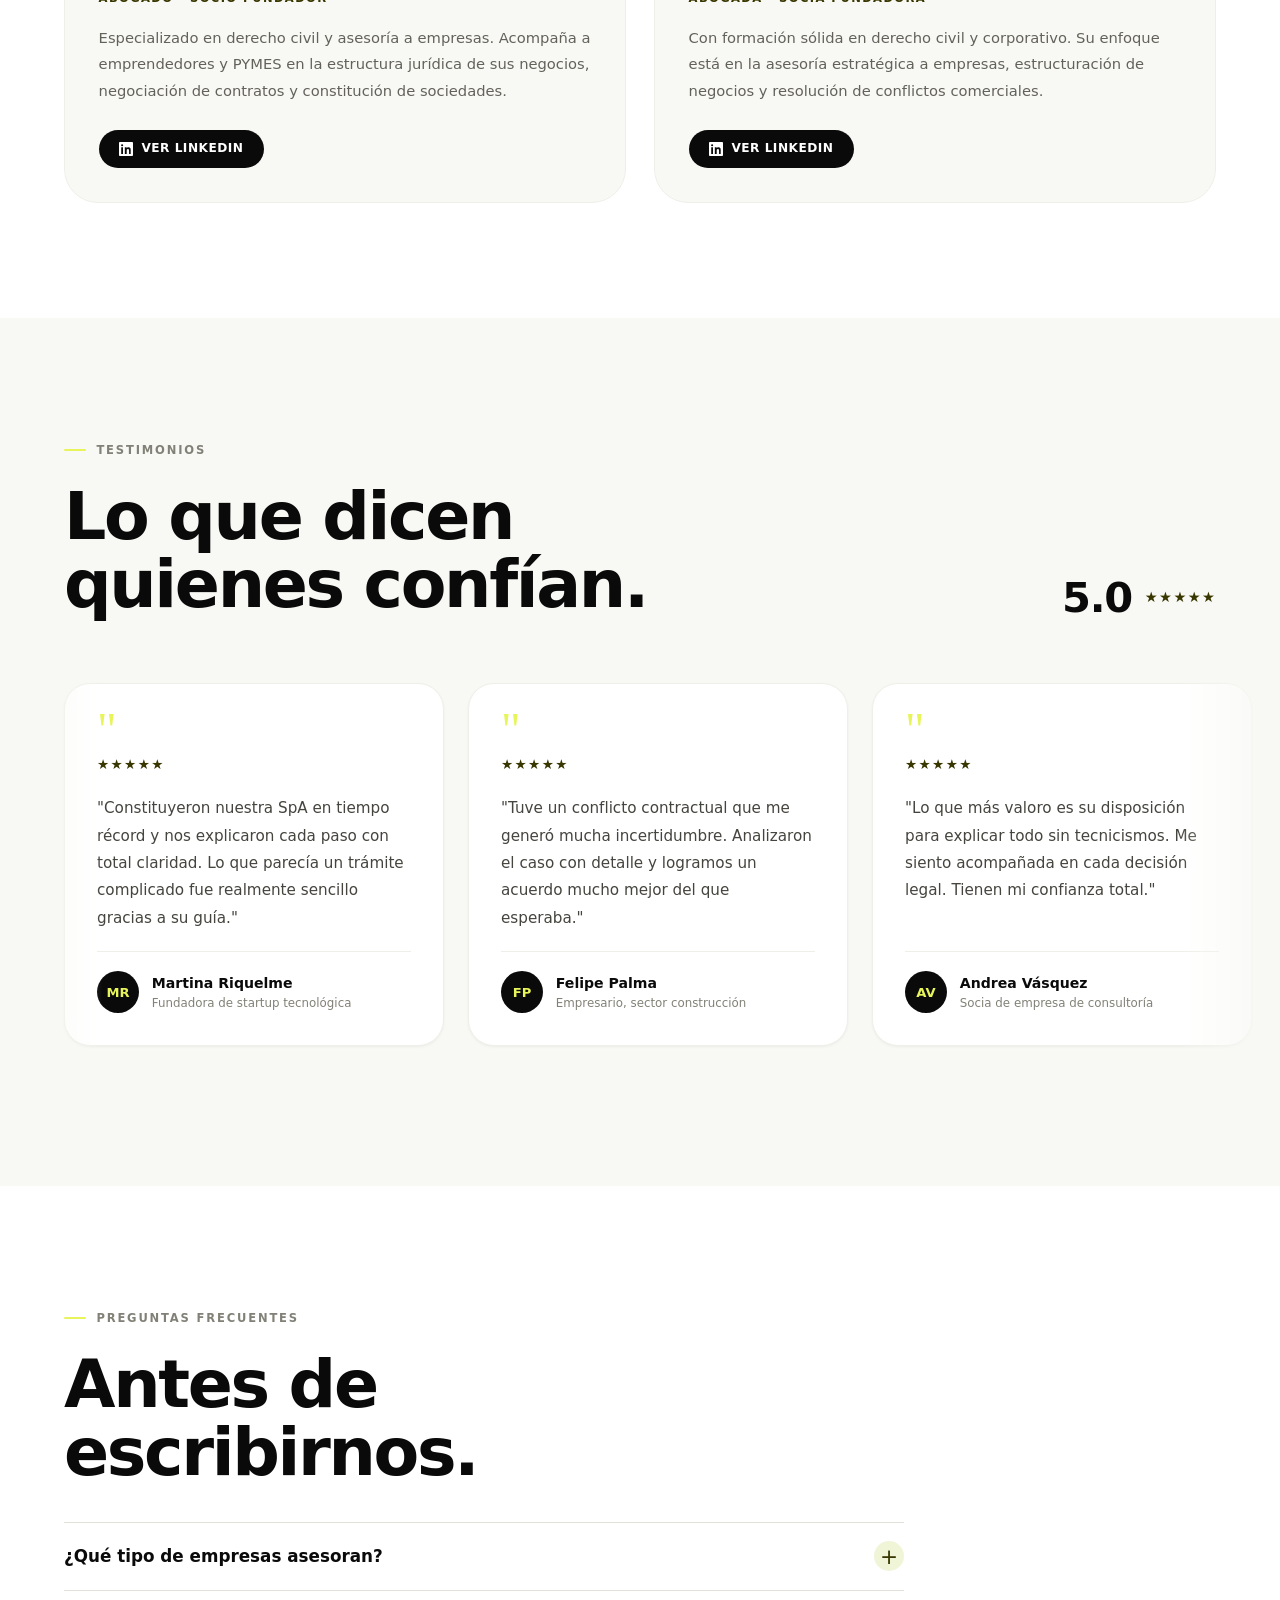
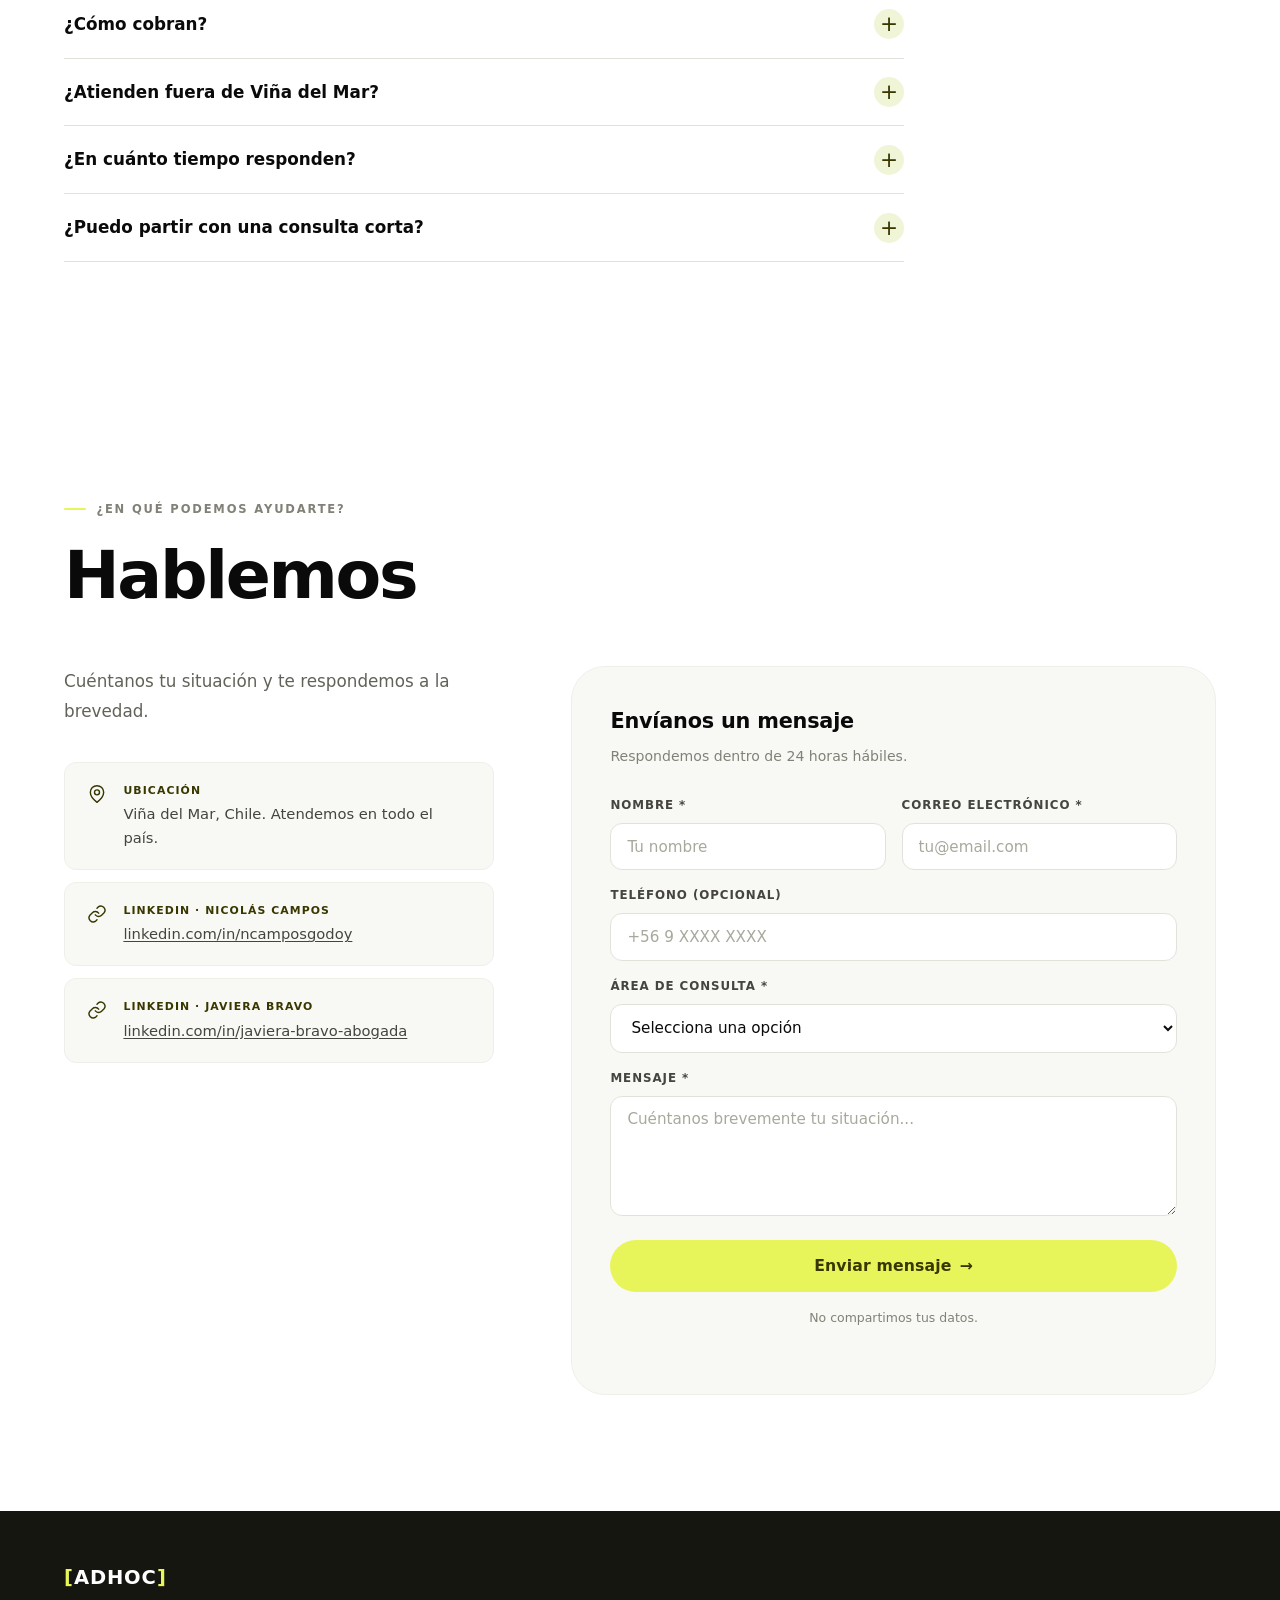
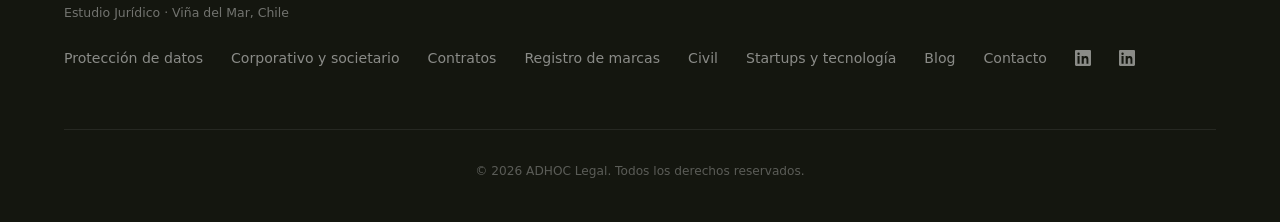
==== commit e273ce45: "Arregla el desborde horizontal en celular causado por el footer .footer-links era un flex sin flex-w" ====
--- a/index.html
+++ b/index.html
@@ -1,5 +1,5 @@
 <!DOCTYPE html>
-<html lang="es-CL" class="no-ann">
+<html lang="es-CL">
 <head>
   <meta charset="UTF-8" />
   <meta name="viewport" content="width=device-width, initial-scale=1.0" />
@@ -25,7 +25,7 @@
 
   <link rel="icon" href="data:image/svg+xml,%3Csvg xmlns='http://www.w3.org/2000/svg' viewBox='0 0 64 64'%3E%3Crect width='64' height='64' rx='14' fill='%230a0a0a'/%3E%3Ctext x='32' y='45' font-family='Space Grotesk, Arial, sans-serif' font-size='34' font-weight='700' text-anchor='middle'%3E%3Ctspan fill='%23E8F55A'%3E%5B%3C/tspan%3E%3Ctspan fill='%23ffffff'%3EA%3C/tspan%3E%3Ctspan fill='%23E8F55A'%3E%5D%3C/tspan%3E%3C/text%3E%3C/svg%3E" />
   <link rel="stylesheet" href="/recursos/fonts/fonts.css" />
-  <link rel="stylesheet" href="/adhoc-styles.css?v=9" />
+  <link rel="stylesheet" href="/adhoc-styles.css?v=10" />
   <script src="/theme-init.js?v=3"></script>
 
   <script type="application/ld+json">
@@ -181,6 +181,12 @@
 </head>
 <body>
 
+<!-- BARRA DE ANUNCIO (Ley 21.719) -->
+<a class="announce" id="announce" href="/proteccion-de-datos/#evaluacion">
+  <span class="announce-txt">⏳ La Ley 21.719 entra en vigencia el 1 de diciembre de 2026. Faltan <strong id="announce-days">—</strong> días.</span>
+  <span class="announce-cta">Haz el test de riesgo gratis <span class="arr">→</span></span>
+</a>
+
 <nav>
   <a href="/" class="nav-logo"><span class="br">[</span><span class="wm-txt">ADHOC</span><span class="br">]</span></a>
   <ul class="nav-links" id="navLinks">
@@ -739,7 +745,7 @@
 
 <div id="toast">✓ Mensaje enviado correctamente</div>
 
-<script src="/adhoc-app.js?v=4"></script>
+<script src="/adhoc-app.js?v=3"></script>
 
 </body>
 </html>
--- a/adhoc-styles.css
+++ b/adhoc-styles.css
@@ -287,9 +287,6 @@
 .hero-countdown .cd-label {
   font-size: 0.72rem; font-weight: 600; letter-spacing: 0.06em; text-transform: uppercase;
   color: var(--gray-500); text-align: center; max-width: 40ch; text-wrap: balance;
-}
-.hero-countdown .cd-note {
-  font-size: 0.82rem; color: var(--gray-500); text-align: center; max-width: 44ch; text-wrap: balance;
 }
 .cd-units { display: flex; gap: 0.45rem; flex-wrap: wrap; justify-content: center; }
 .cd-unit {
@@ -612,7 +609,7 @@
 footer .nav-logo .wm-txt { color: #fff; }
 .footer-inner { max-width: var(--maxw); margin: 0 auto; display: flex; justify-content: space-between; align-items: center; flex-wrap: wrap; gap: 1.5rem; }
 .footer-tag { font-size: 0.78rem; color: rgba(255,255,255,0.4); margin-top: 0.6rem; }
-.footer-links { display: flex; gap: 1.75rem; align-items: center; }
+.footer-links { display: flex; flex-wrap: wrap; gap: 0.9rem 1.75rem; align-items: center; }
 .footer-links a { color: rgba(255,255,255,0.5); text-decoration: none; font-size: 0.88rem; transition: color 0.2s; display: inline-flex; }
 .footer-links a:hover { color: #fff; }
 .footer-copy { width: 100%; text-align: center; font-size: 0.76rem; color: rgba(255,255,255,0.3); padding-top: 2rem; border-top: 1px solid rgba(255,255,255,0.08); margin-top: 2.25rem; }
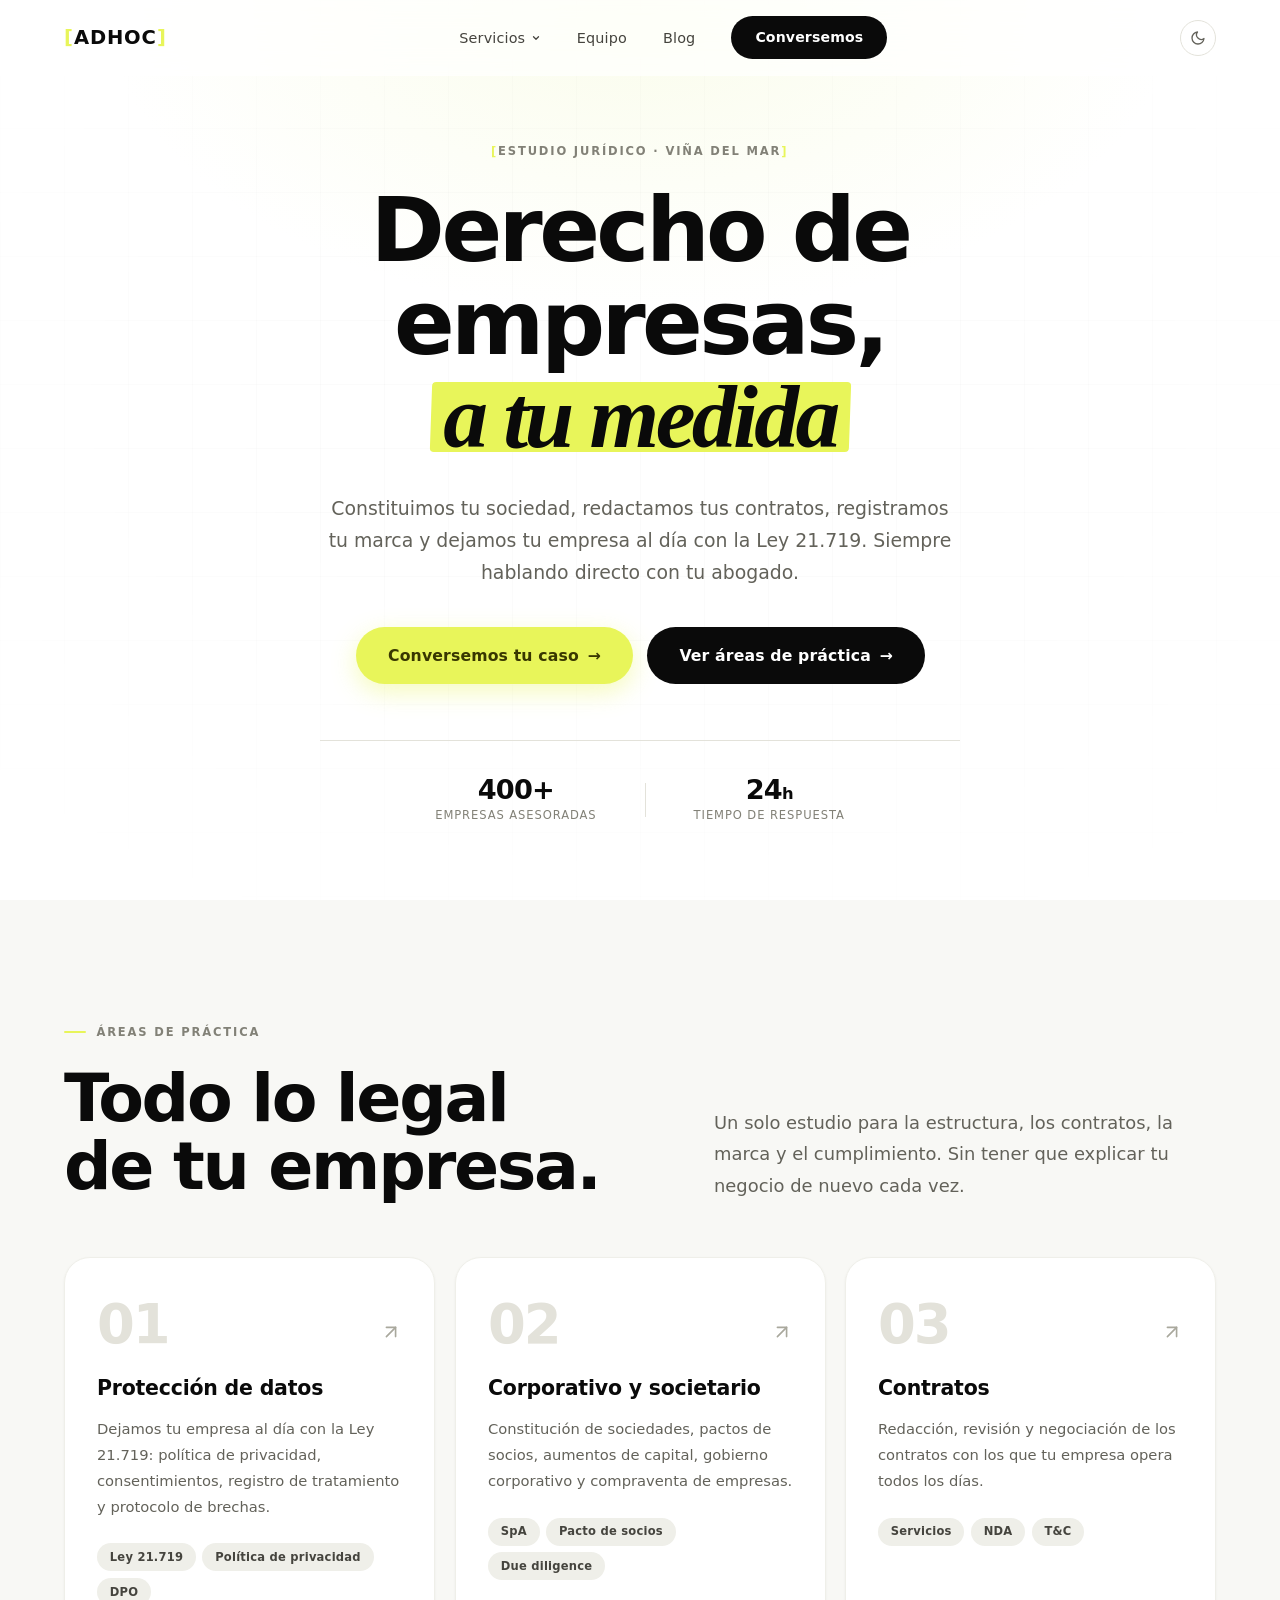
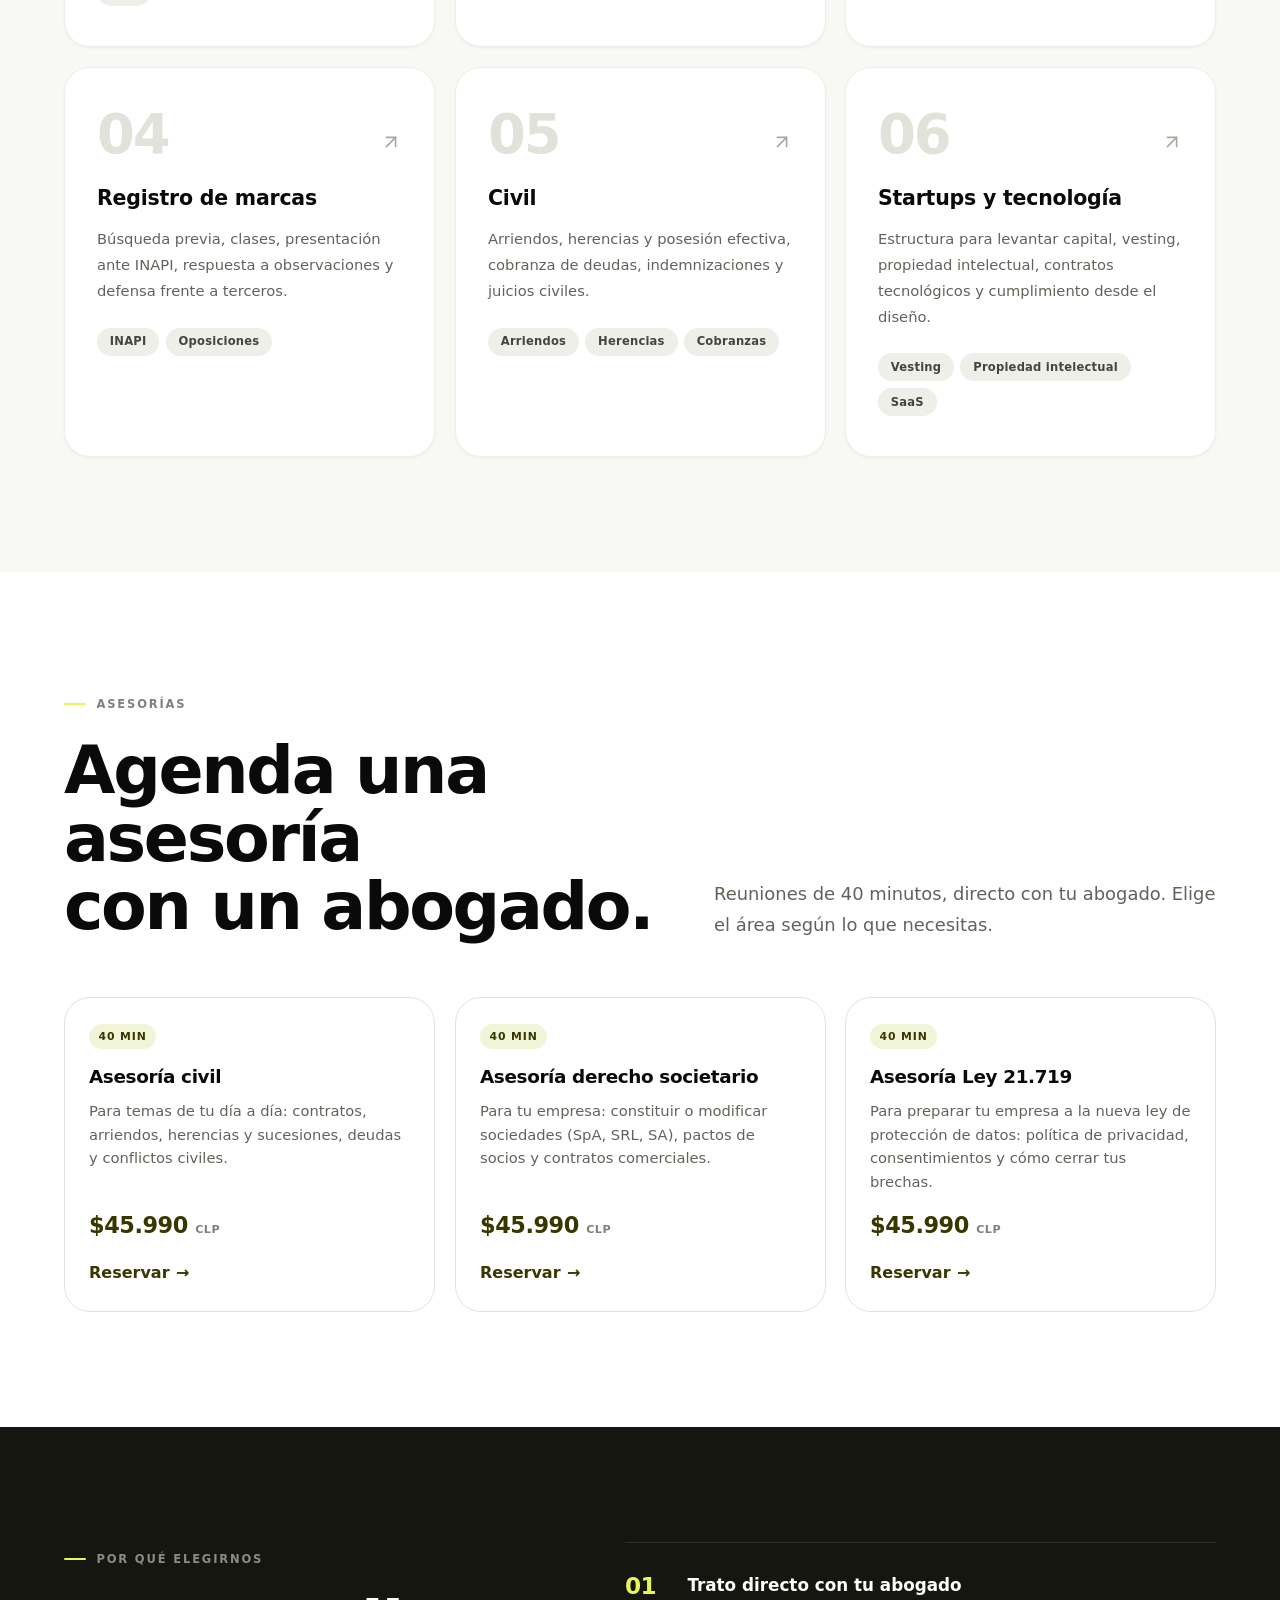
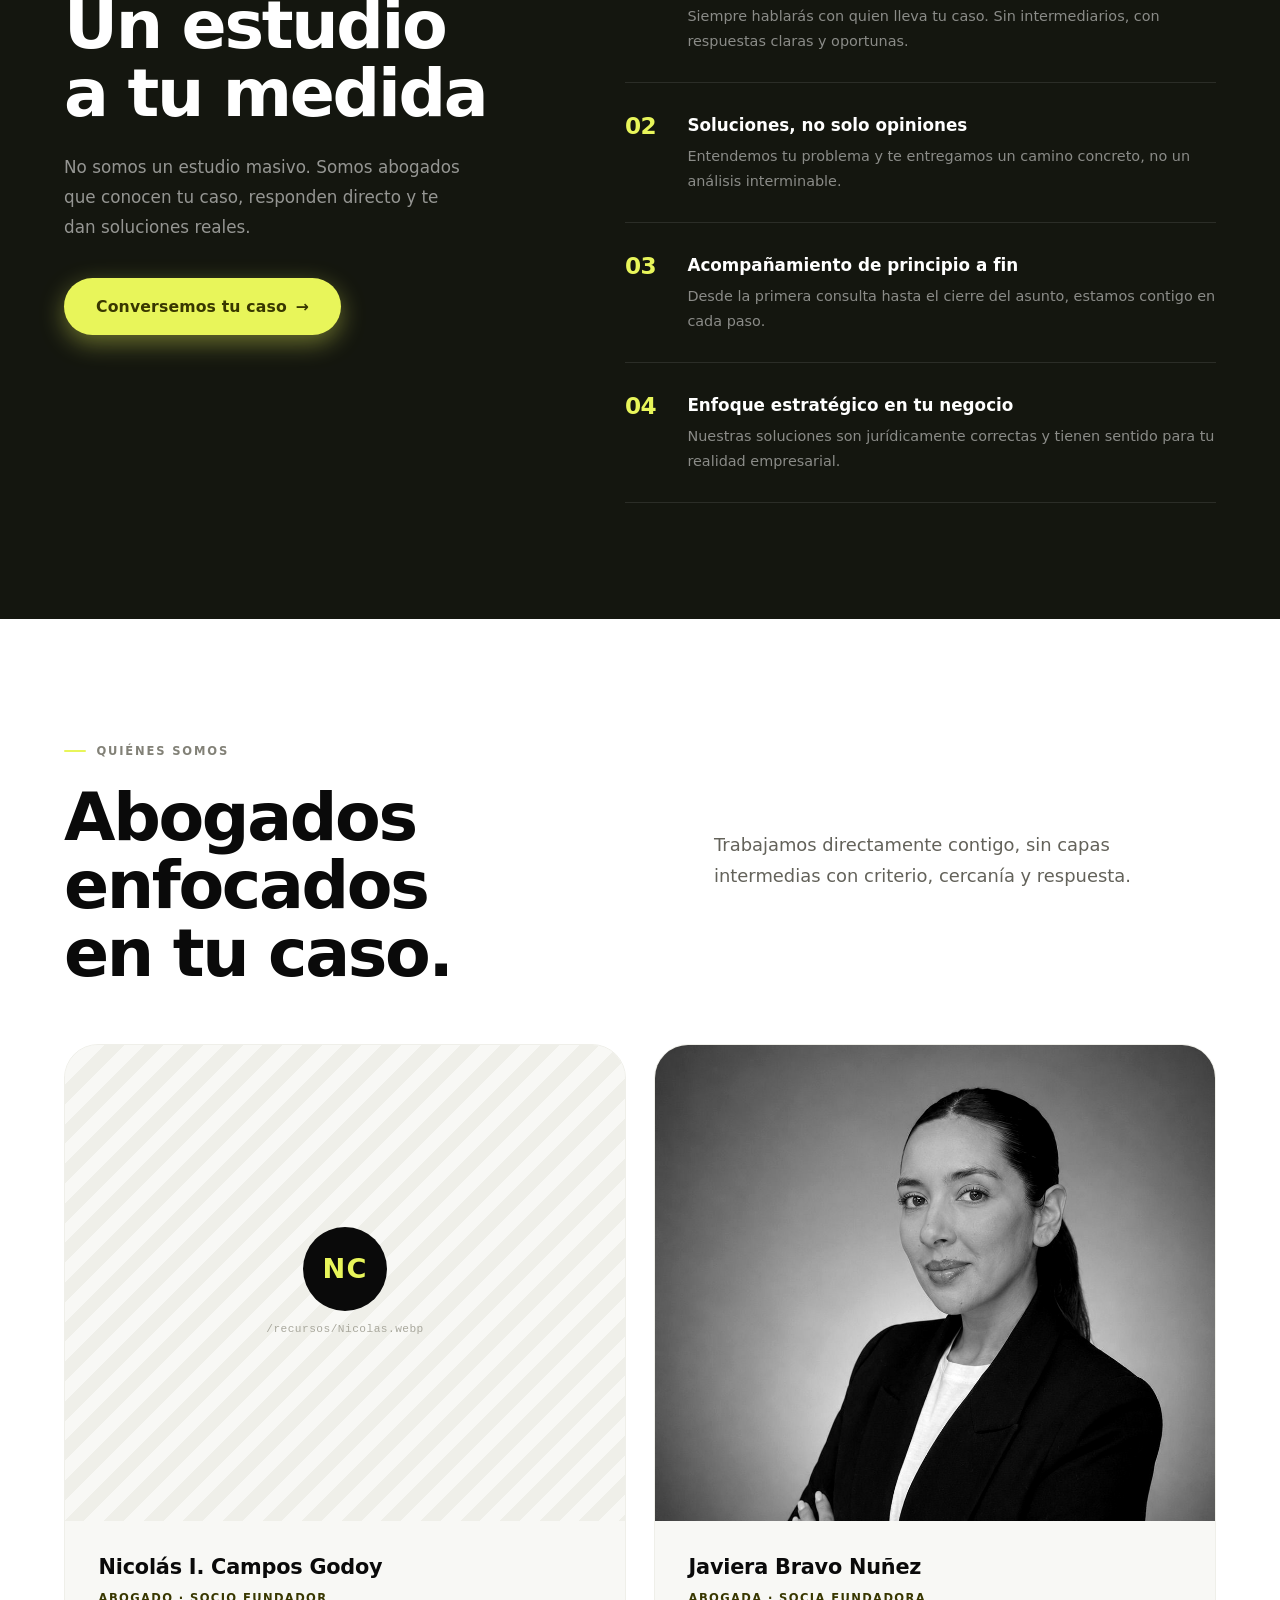
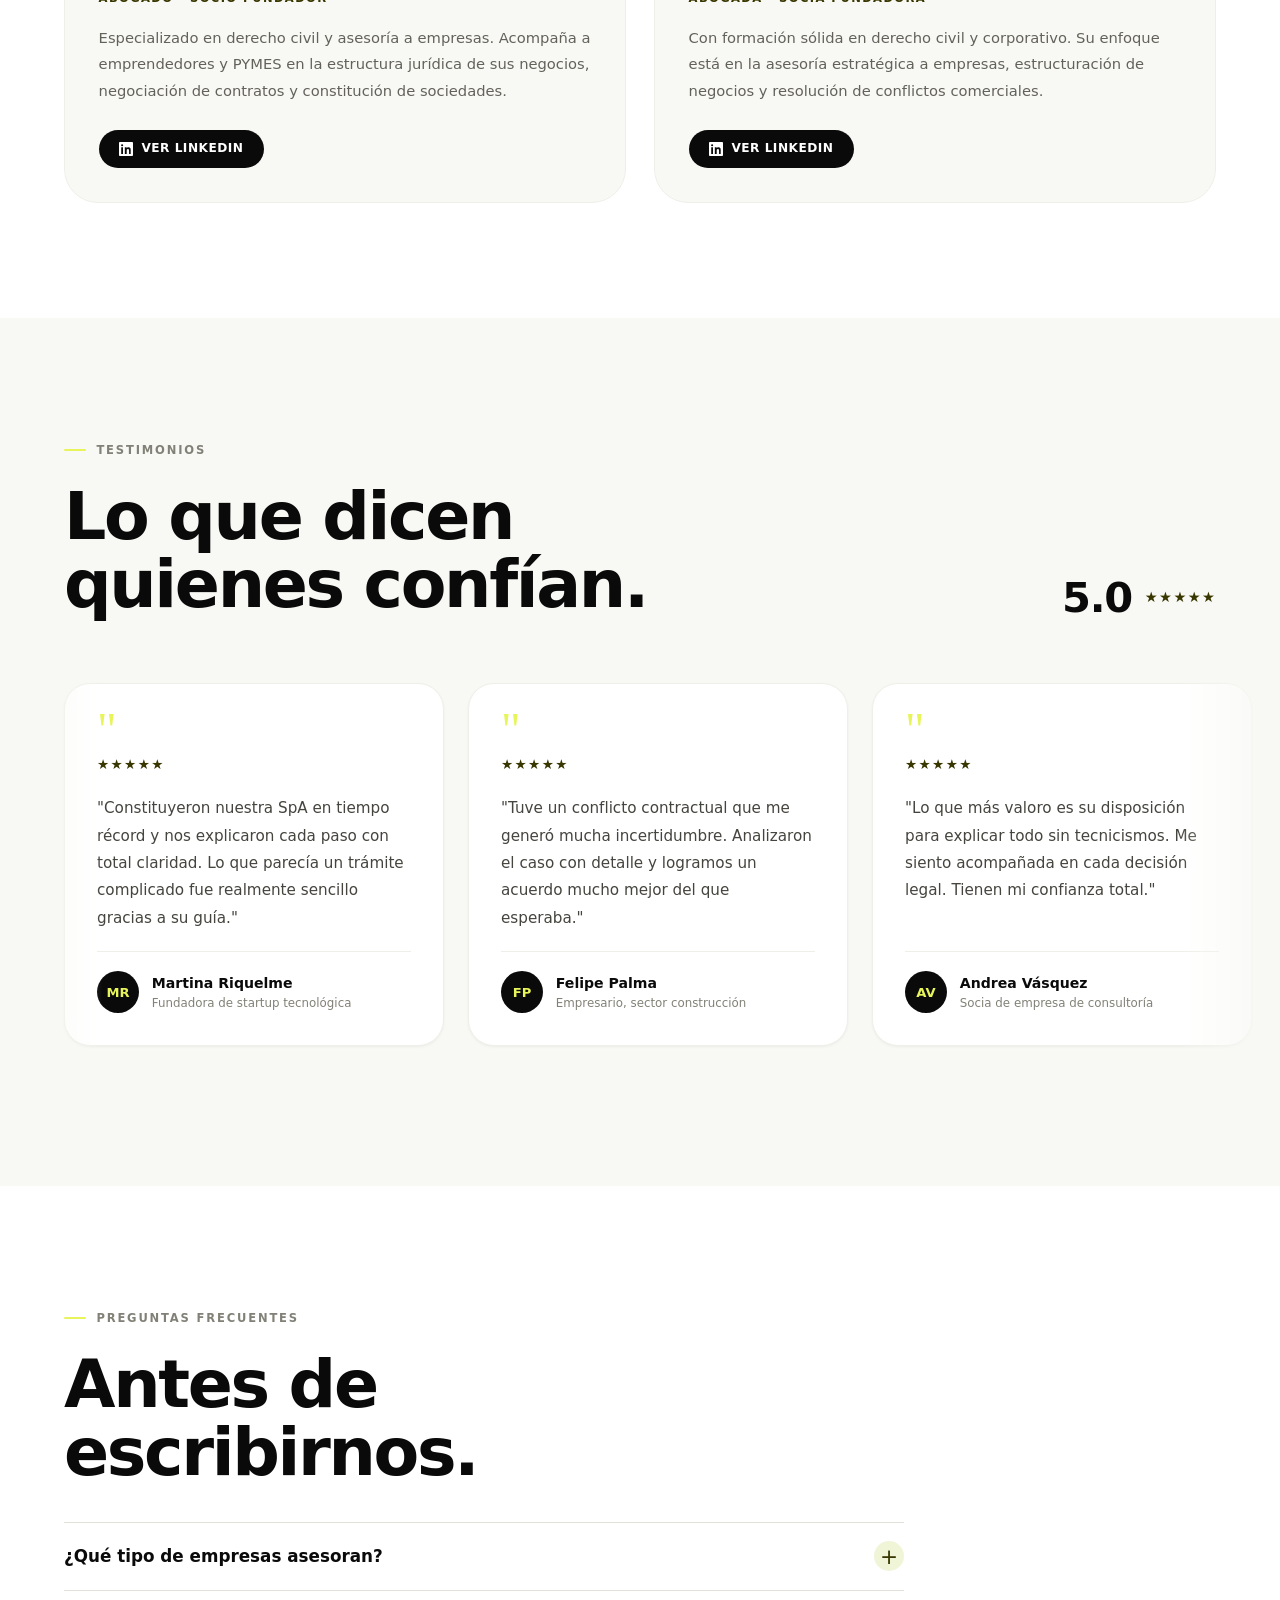
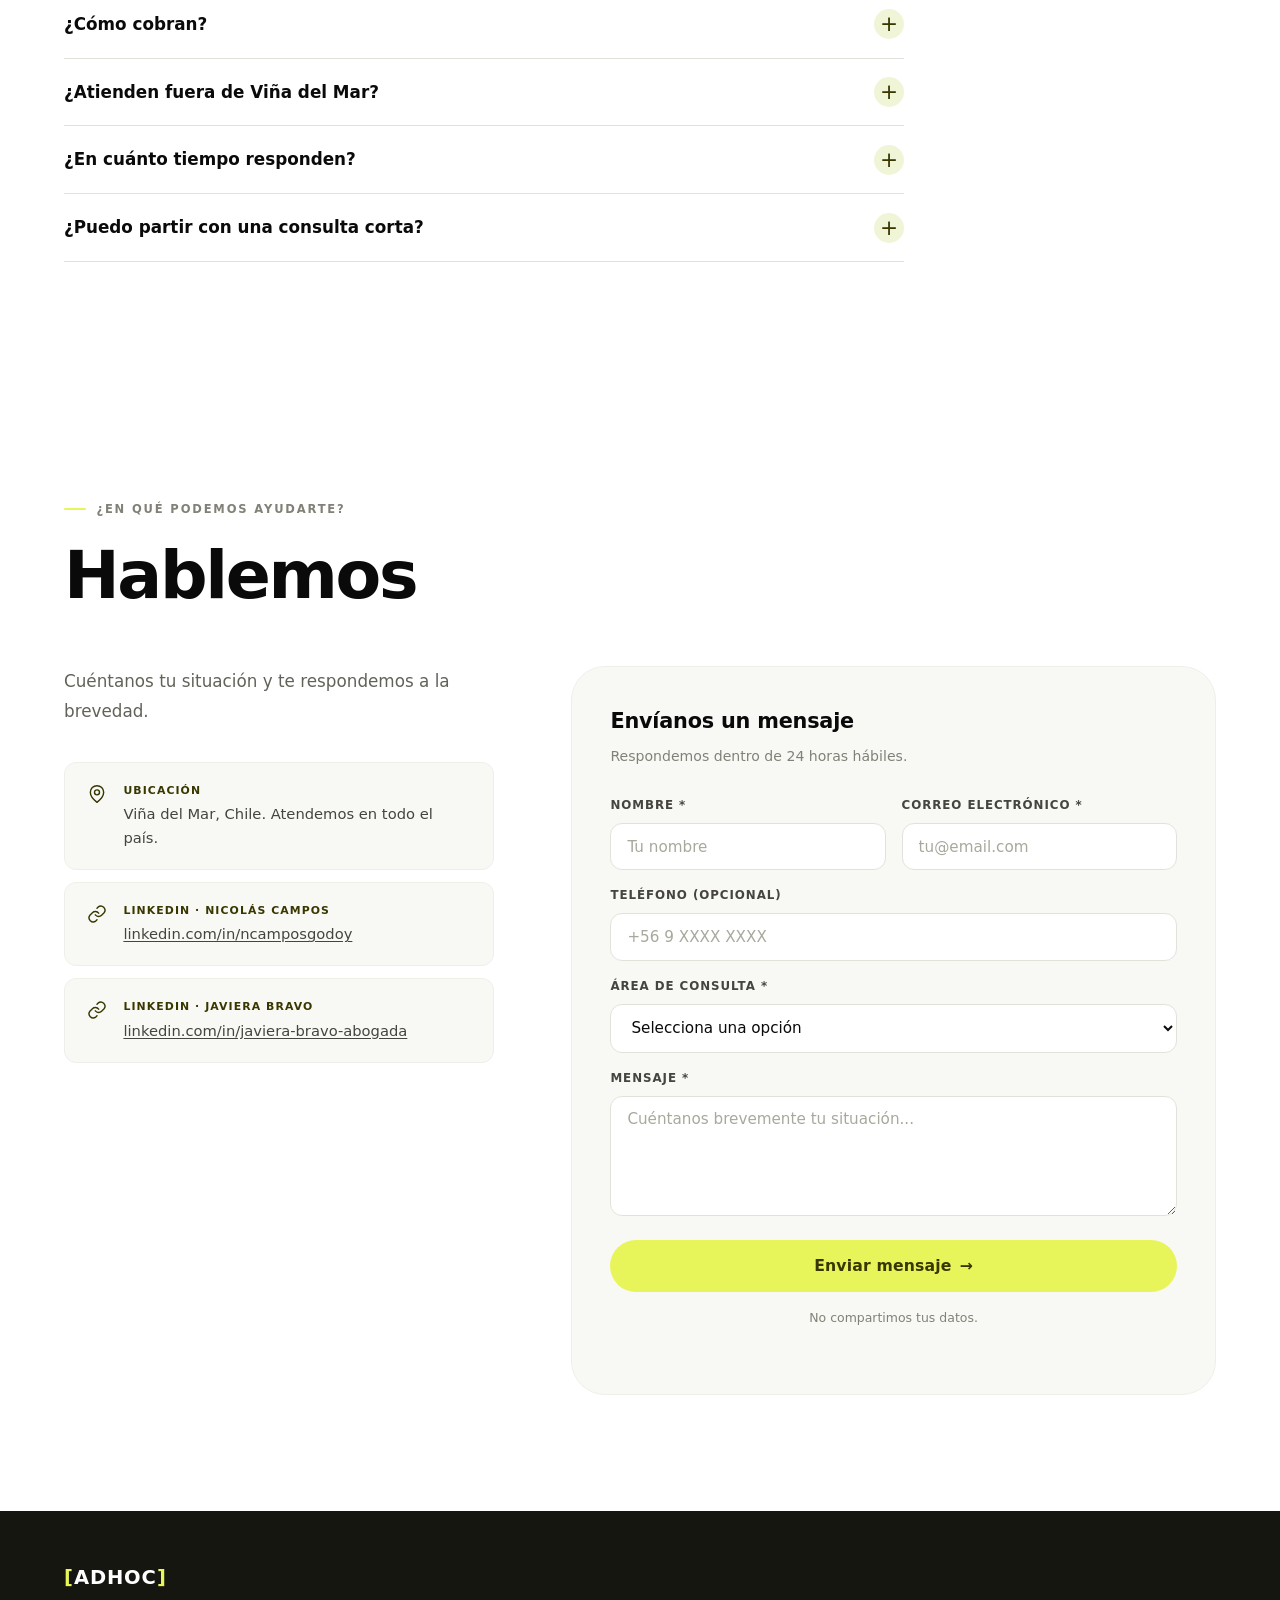
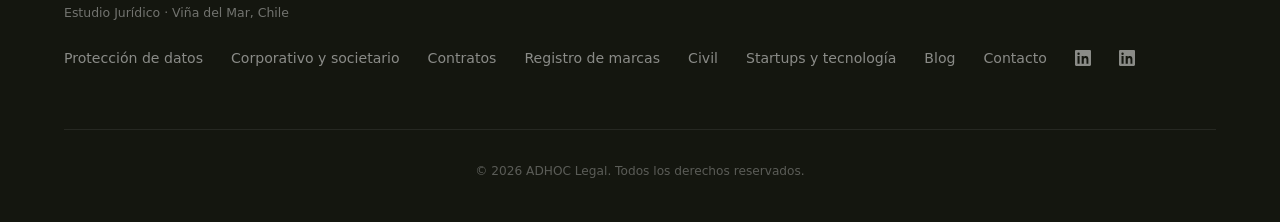
==== commit c4dd14d5: "Ley 21.719: textos con la Ley 21.855 ya publicada (vigencia 15-oct-2027) La Ley 21.855 se publicó en" ====
--- a/index.html
+++ b/index.html
@@ -1,5 +1,5 @@
 <!DOCTYPE html>
-<html lang="es-CL">
+<html lang="es-CL" class="no-ann">
 <head>
   <meta charset="UTF-8" />
   <meta name="viewport" content="width=device-width, initial-scale=1.0" />
@@ -25,7 +25,7 @@
 
   <link rel="icon" href="data:image/svg+xml,%3Csvg xmlns='http://www.w3.org/2000/svg' viewBox='0 0 64 64'%3E%3Crect width='64' height='64' rx='14' fill='%230a0a0a'/%3E%3Ctext x='32' y='45' font-family='Space Grotesk, Arial, sans-serif' font-size='34' font-weight='700' text-anchor='middle'%3E%3Ctspan fill='%23E8F55A'%3E%5B%3C/tspan%3E%3Ctspan fill='%23ffffff'%3EA%3C/tspan%3E%3Ctspan fill='%23E8F55A'%3E%5D%3C/tspan%3E%3C/text%3E%3C/svg%3E" />
   <link rel="stylesheet" href="/recursos/fonts/fonts.css" />
-  <link rel="stylesheet" href="/adhoc-styles.css?v=10" />
+  <link rel="stylesheet" href="/adhoc-styles.css?v=11" />
   <script src="/theme-init.js?v=3"></script>
 
   <script type="application/ld+json">
@@ -181,12 +181,6 @@
 </head>
 <body>
 
-<!-- BARRA DE ANUNCIO (Ley 21.719) -->
-<a class="announce" id="announce" href="/proteccion-de-datos/#evaluacion">
-  <span class="announce-txt">⏳ La Ley 21.719 entra en vigencia el 1 de diciembre de 2026. Faltan <strong id="announce-days">—</strong> días.</span>
-  <span class="announce-cta">Haz el test de riesgo gratis <span class="arr">→</span></span>
-</a>
-
 <nav>
   <a href="/" class="nav-logo"><span class="br">[</span><span class="wm-txt">ADHOC</span><span class="br">]</span></a>
   <ul class="nav-links" id="navLinks">
@@ -745,7 +739,7 @@
 
 <div id="toast">✓ Mensaje enviado correctamente</div>
 
-<script src="/adhoc-app.js?v=3"></script>
+<script src="/adhoc-app.js?v=4"></script>
 
 </body>
 </html>
